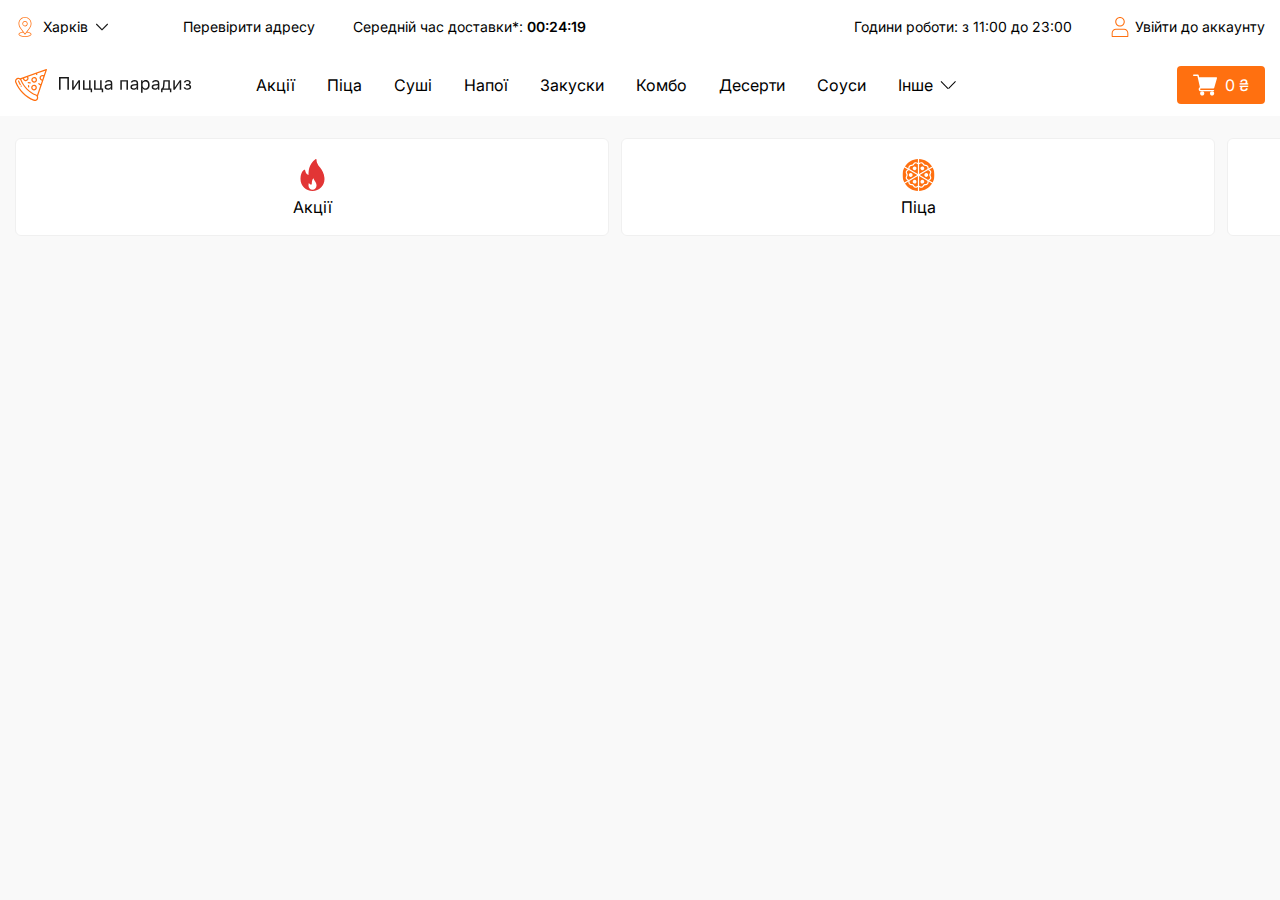
==== index.html @ 6df56e1c "Add files via upload" ====
<!DOCTYPE html><html lang="uk"><head><meta charset="UTF-8"><meta name="format-detection" content="telephone=no"><link rel="stylesheet" href="css/style.min.css?_v=20240116205146"><link rel="shortcut icon" href="favicon.ico"><meta name="viewport" content="width=device-width, initial-scale=1.0"><title>Пицца</title><script defer src="/app.min.js?_v=20240116205146"></script><link href="/../css/style.css?_v=20240116205146" rel="stylesheet"></head><body> <div class="wrapper"><header class="header"><div class="header__row header__container"><div class="header__column"><div class="header__select"><img src="img/Common/Location.svg" alt="Location">
<select name="form[]" data-class-modif="form">
<option value="1" selected>Харків</option>
<option value="2">Київ</option>
<option value="3">львів</option>
<option value="4">Дніпро</option>
<option value="5">Івано-Франківськ</option>
<option value="1" selected>Харків</option>
<option value="2">Київ</option>
<option value="3">львів</option>
<option value="4">Дніпро</option>
<option value="5">Івано-Франківськ</option>
</select></div><a class="header__link" href="#" data-da=".menu__item_mobile, 767">Перевірити адресу</a><div class="header__text">Середній час доставки*: <span class="header__average-time">00:24:19</span></div></div><div class="header__column"><div class="header__text" id="time" data-da=".menu__body-wrapper, 767">Години роботи: з 11:00 до 23:00</div><a class="header__link header__link_right" href="#" data-da=".menu__body, 767, first" id="account"><img src="img/Common/Account.svg" alt="Account"><span>Увійти до аккаунту</span></a></div></div><div class="header__row header__container"><div class="header__menu menu"><a class="menu__logo" href="#"><img src="img/Header/Logo.svg" alt="logo"></a><button class="menu__icon icon-menu" type="button"><span></span></button><div class="menu__body-wrapper"><nav class="menu__body"><div class="menu__body-scroll"><ul class="menu__list"><li class="menu__item"><a class="menu__link" href="">Акції</a></li><li class="menu__item"><a class="menu__link" href="">Піца</a></li><li class="menu__item"><a class="menu__link" href="">Суші</a></li><li class="menu__item"><a class="menu__link" href="">Напої</a></li><li class="menu__item"><a class="menu__link" href="">Закуски</a></li><li class="menu__item"><a class="menu__link" href="">Комбо</a></li><li class="menu__item"><a class="menu__link" href="">Десерти</a></li><li class="menu__item"><a class="menu__link" href="">Соуси</a></li><li class="menu__item"><div class="spollers" data-spollers><details class="spollers__item"><summary class="spollers__title">Інше</summary><div class="spollers__body"><div class="spollers__body-inner"><ul class="menu__more menu-more"><li class="menu__item"><a class="menu__link" href="">Про компанію</a></li><li class="menu__item"><a class="menu__link" href="">Угода користувача</a></li><li class="menu__item"><a class="menu__link" href="">Умови гарантії</a></li><li class="menu__item"><a class="menu__link" href="">Ресторан</a></li><li class="menu__item"><a class="menu__link" href="">Контакти</a></li><li class="menu__item"><a class="menu__link" href="">Підтримка</a></li><li class="menu__item"><a class="menu__link" href="">Відстежити замовлення</a></li><li class="menu__item menu__item_mobile"></li></ul></div></div></details></div></li></ul></div><div class="menu__contact contact"> <div class="contact__row"><div class="contact__item"> <img src="img/Common/phone.svg" alt="phone"><a href=""> +38 (098) 148-82-28</a></div></div><div class="contact__row"><div class="contact__item"> <img src="img/Common/gps.svg" alt="gps"><a href="">Харків, просп. Гагаріна, 23</a></div></div><div class="contact__row"><div class="contact__item"> <img src="img/Common/facebook.svg" alt="facebook"><a href="">Facebok</a></div><div class="contact__item"> <img src="img/Common/instagram.svg" alt="instagram"><a href="">Instagram</a></div></div></div></nav></div></div><a class="header__basket basket" href=""><img class="basket__img" src="img/Common/basket.svg" alt="basket"><span class="basket__num">0</span><span class="basket__Curr">&nbsp;₴</span></a></div></header><main class="page"><section class="categories"> <div class="categories__container"><nav class="categories__list"> <div class="categories__category"> <div class="categories__category-inner"> <div class="categories__img"><img src="img/Categories/Fire.svg" alt="Fire"></div><span>Акції   </span></div></div><div class="categories__category"> <div class="categories__category-inner"> <div class="categories__img"><img src="img/Categories/Pizza.svg" alt="Pizza"></div><span>Піца</span></div></div><div class="categories__category"> <div class="categories__category-inner"> <div class="categories__img"><img src="img/Categories/Sushi.svg" alt="Sushi"></div><span>Суші</span></div></div><div class="categories__category"> <div class="categories__category-inner"> <div class="categories__img"><img src="img/Categories/Drink.svg" alt="Drink"></div><span>Напої</span></div></div><div class="categories__category"> <div class="categories__category-inner"> <div class="categories__img"><img src="img/Categories/Snacks.svg" alt="Snacks"></div><span>Закуски</span></div></div><div class="categories__category"> <div class="categories__category-inner"> <div class="categories__img"><img src="img/Categories/Combo.svg" alt="Combo"></div><span>Комбо</span></div></div><div class="categories__category"> <div class="categories__category-inner"> <div class="categories__img"><img src="img/Categories/Dessert.svg" alt="Dessert"></div><span>Десерти</span></div></div><div class="categories__category"> <div class="categories__category-inner"> <div class="categories__img"><img src="img/Categories/Sauce.svg" alt="Sauce"></div><span>Соуси</span></div></div></nav></div></section></main><footer class="footer"><div class="footer__container"></div></footer></div><script src="js/app.min.js?_v=20240116205146"></script></body></html>
---- css/style.min.css ----
@charset "UTF-8";@import url('https://fonts.googleapis.com/css2?family=Inter:wght@400; 600&display=swap');:root{--primary:#0a9396//Site main color - (Основний колір сайту);--secondary:#94d2bd//Site secondary color - (Додатковий колір сайту);--accent:#0090c1//Site accent color - (Наприклад: кнопки дії, заголовки, посилання);--inverse:#ffff3f//Site inverse color - (Наприклад: для створення контрасту між фоном та текстом);--bg-primary:#242423//BG primary background color - (Основний фоновий колір сайту);--bg-secondary:#7678ed//BG secondary background color - (Додатковий фоновий колір сайту);--bg-accent:#4cc9f0//BG accent - наприклад,може бути використаний для встановлення кольору фону для акцентних елементів,таких як кнопки або іконки.;--bg-inverse:#2d00f7//BG inverse - наприклад,може використовуватися для налаштування кольору фону на світлому тексті.;--text-primary:#fbfffe//Text primary text color - (Основний текстовий колір сайту);--text-secondary:#080708//Text secondary text color - (Додатковий текстовий колір сайту);--text-accent:#e8eddf//Text accent - наприклад,може використовуватися для встановлення кольору тексту для акцентних елементів на сторінці,таких як заголовки або кнопки.;--text-inverse:#e8eddf//Text inverse - наприклад,може використовуватися для налаштування кольору тексту на темному фоні.}*{padding:0;margin:0;border:0}*,:after,:before{-webkit-box-sizing:border-box;box-sizing:border-box}body,html{height:100%;min-width:320px}body{color:#000;line-height:1;font-family:Inter,sans-serif;font-size:1rem;-ms-text-size-adjust:100%;-moz-text-size-adjust:100%;-webkit-text-size-adjust:100%;-webkit-font-smoothing:antialiased;-moz-osx-font-smoothing:grayscale}button,input,textarea{font-family:Inter,sans-serif;font-size:inherit;line-height:inherit}button{cursor:pointer;color:inherit;background-color:transparent}a{color:inherit;text-decoration:none}ul li{list-style:none}img{vertical-align:top}h1,h2,h3,h4,h5,h6{font-weight:inherit;font-size:inherit}.lock body{overflow:hidden;-ms-touch-action:none;touch-action:none;-ms-scroll-chaining:none;overscroll-behavior:none}.wrapper{min-height:100%;display:-webkit-box;display:-ms-flexbox;display:flex;-webkit-box-orient:vertical;-webkit-box-direction:normal;-ms-flex-direction:column;flex-direction:column;overflow:hidden}@supports (overflow:clip){.wrapper{overflow:clip}}.wrapper>main{-webkit-box-flex:1;-ms-flex:1 1 auto;flex:1 1 auto}.wrapper>*{min-width:0}[class*=__container]{max-width:82.5rem;margin:0 auto;padding:0 .9375rem}.select{min-width:0;position:relative}.select__body{position:relative;width:7.5rem}.select__title{color:inherit;text-align:left;background-color:#fff;cursor:pointer;width:100%;border-radius:4px}.select__value{display:-webkit-box;display:-ms-flexbox;display:flex;min-width:0;-webkit-box-align:center;-ms-flex-align:center;align-items:center;height:1.875rem;padding:0 0 0 .5rem;gap:.5rem}.select__value>*{-webkit-box-flex:1;-ms-flex:1 1 auto;flex:1 1 auto}.select__value:after{content:"";-ms-flex-item-align:stretch;-ms-grid-row-align:stretch;align-self:stretch;-webkit-box-flex:0;-ms-flex:0 0 .75rem;flex:0 0 .75rem;-webkit-transition:all .3s ease 0s;transition:all .3s ease 0s;display:-webkit-box;display:-ms-flexbox;display:flex;-webkit-box-pack:center;-ms-flex-pack:center;justify-content:center;-webkit-box-align:center;-ms-flex-align:center;align-items:center;background:url(../img/Common/ArrowDown.svg) no-repeat center}._select-open .select__value:after{-webkit-transform:rotate(-180deg);-ms-transform:rotate(-180deg);transform:rotate(-180deg)}.select__value._select-pseudo-label::before{content:attr(data-pseudo-label);opacity:.5}.select__content{-webkit-box-flex:1;-ms-flex:1 1 auto;flex:1 1 auto;overflow:hidden;text-overflow:ellipsis;white-space:nowrap}.select__text{-webkit-box-flex:1;-ms-flex:1 1 auto;flex:1 1 auto;overflow:hidden;text-overflow:ellipsis;white-space:nowrap}.select__input{width:100%;background-color:transparent;height:100%}.select__options{color:#000;position:absolute;top:calc(100% - .0625rem);width:auto;left:0;border-top:0;padding:10px 0 5px 0;border-radius:12px;border:1px solid #f0f0f0;background:#fff;-webkit-box-shadow:0 2px 8px 0 rgba(25,25,25,.1);box-shadow:0 2px 8px 0 rgba(25,25,25,.1);z-index:100}.select__scroll{overflow-y:auto;overflow-x:hidden;height:12.5rem}.select .simplebar-wrapper{width:auto}.select .simplebar-content{width:-webkit-min-content;width:-moz-min-content;width:min-content}.select__option{width:100%;text-align:left;cursor:pointer;padding:5px 15px;color:inherit}.select__option._select-selected{background-color:#eee}.select__row{display:-webkit-inline-box;display:-ms-inline-flexbox;display:inline-flex;-webkit-box-align:center;-ms-flex-align:center;align-items:center}.select--show-top .select__options{top:auto;bottom:calc(100% - .0625rem);border:1px solid #d9d9d9;border-bottom:0;border-radius:4px 4px 0 0;padding:5px 0 10px 0}._select-tag{cursor:pointer}.spollers{display:-ms-grid;display:grid;gap:15px}.spollers__title{padding-right:24px}.spollers__title img{-webkit-transition:.5s;transition:.5s}._spoller-init .spollers__title{cursor:pointer}._spoller-init .spollers__title::after,._spoller-init .spollers__title::before{content:"";position:absolute;right:0;top:50%;background-color:#000;height:1px;width:10px;-webkit-transition:-webkit-transform .5s ease 0s;transition:-webkit-transform .5s ease 0s;transition:transform .5s ease 0s;transition:transform .5s ease 0s,-webkit-transform .5s ease 0s;-webkit-transform:translate(-75%,-50%) rotate(45deg);-ms-transform:translate(-75%,-50%) rotate(45deg);transform:translate(-75%,-50%) rotate(45deg)}._spoller-init .spollers__title::after{-webkit-transform:translate(0,-50%) rotate(-45deg);-ms-transform:translate(0,-50%) rotate(-45deg);transform:translate(0,-50%) rotate(-45deg)}._spoller-init .spollers__title._spoller-active::before{-webkit-transform:translateX(-75%) rotate(-45deg);-ms-transform:translateX(-75%) rotate(-45deg);transform:translateX(-75%) rotate(-45deg)}._spoller-init .spollers__title._spoller-active::after{-webkit-transform:rotate(45deg);-ms-transform:rotate(45deg);transform:rotate(45deg)}.spollers__body{padding:1.25rem;border-radius:.75rem;border:1px solid #f0f0f0;-webkit-box-shadow:0 2px 8px 0 rgba(25,25,25,.1);box-shadow:0 2px 8px 0 rgba(25,25,25,.1);overflow:visible!important;position:relative;background:#fff}.spollers__body::after{content:"";background:#fff;border:1px solid #f0f0f0;border-right:0;border-bottom:0;width:.625rem;height:.625rem;position:absolute;top:0;-webkit-transform:translate(-50%,-50%) rotate(45deg);-ms-transform:translate(-50%,-50%) rotate(45deg);transform:translate(-50%,-50%) rotate(45deg);left:50%}.spollers__body-inner{overflow:hidden;height:100%}[class*=-ibg]{position:relative}[class*=-ibg] img{position:absolute;width:100%;height:100%;top:0;left:0;-o-object-fit:cover;object-fit:cover}[class*=-ibg--contain] img{-o-object-fit:contain;object-fit:contain}.dropDownMenu{border:1px solid #f0f0f0;background:#fff;-webkit-box-shadow:0 2px 8px 0 rgba(25,25,25,.1);box-shadow:0 2px 8px 0 rgba(25,25,25,.1)}summary{list-style-type:none;cursor:pointer}.contact{display:-webkit-box;display:-ms-flexbox;display:flex;-webkit-box-orient:vertical;-webkit-box-direction:normal;-ms-flex-direction:column;flex-direction:column;gap:1.25rem}.contact__row{display:-webkit-box;display:-ms-flexbox;display:flex;gap:1.5rem}.contact__item{display:-webkit-box;display:-ms-flexbox;display:flex;gap:.75rem;-webkit-box-align:center;-ms-flex-align:center;align-items:center}.contact__item a{font-family:SF Pro Text}.contact__item img{height:1.25rem;width:1.25rem}.header{position:fixed;width:100%;top:0;left:0;background:#fff}.header::before{content:"";position:absolute;top:0;left:0;width:100%;height:100%;background-color:#fff;z-index:6;display:none}.header__row{display:-webkit-box;display:-ms-flexbox;display:flex;-webkit-box-align:center;-ms-flex-align:center;align-items:center;padding-bottom:.75rem;padding-top:.75rem;gap:4rem;width:100%}.header__row:first-child{font-size:.875rem;gap:.9375rem;position:relative;z-index:9}.header__row:nth-child(1n+2){-webkit-box-pack:justify;-ms-flex-pack:justify;justify-content:space-between}.header__column{display:-webkit-box;display:-ms-flexbox;display:flex;-webkit-box-align:center;-ms-flex-align:center;align-items:center;height:100%;line-height:100%}.header__column:last-child{text-align:right;margin-left:auto}.header__select{display:-webkit-box;display:-ms-flexbox;display:flex;-webkit-box-align:center;-ms-flex-align:center;align-items:center;width:130px}.header__select .select{width:100%}.header__select .select__content{-webkit-box-flex:0;-ms-flex:0 1 auto;flex:0 1 auto}.header__link{display:-webkit-box;display:-ms-flexbox;display:flex;-webkit-box-align:center;-ms-flex-align:center;align-items:center;gap:.3125rem}.header__average-time{font-weight:600}.menu{display:-webkit-box;display:-ms-flexbox;display:flex;-webkit-box-align:center;-ms-flex-align:center;align-items:center;gap:4rem}.menu__body-wrapper{display:contents}.menu__body .header__link#account{height:-webkit-max-content;height:-moz-max-content;height:max-content;width:100%;padding:20px;border-bottom:.0625rem solid #f0f0f0;font-size:1.25rem;font-style:normal;font-weight:400}.menu__list{display:-webkit-box;display:-ms-flexbox;display:flex;gap:2rem}.menu__item_mobile{display:none}.menu__contact{display:none;padding:1.25rem;border-top:.0625rem solid #f0f0f0}.menu .spollers{position:relative}.menu .spollers__title{-webkit-box-align:center;-ms-flex-align:center;align-items:center;font-size:inherit}.menu .spollers__body{position:absolute;top:150%;left:-75%}.menu__more{display:-webkit-box;display:-ms-flexbox;display:flex;-webkit-box-orient:vertical;-webkit-box-direction:normal;-ms-flex-direction:column;flex-direction:column;gap:.625rem}.basket{background:#ff7010;color:#fff;display:-webkit-box;display:-ms-flexbox;display:flex;-webkit-box-align:center;-ms-flex-align:center;align-items:center;padding:.5rem 1rem;border-radius:.25rem;margin-left:auto}.basket__img{margin-right:.5rem}.icon-menu{display:none}.page{padding-top:7.375rem;background:#f9f9f9}.categories{padding:1.25rem 0}.categories__container{overflow:auto}.categories__list{display:-webkit-box;display:-ms-flexbox;display:flex;gap:.75rem;width:-webkit-max-content;width:-moz-max-content;width:max-content}.categories__category{border-radius:6px;border:1px solid var(--Line-gray,#f0f0f0);background:#fff;padding:.5rem .75rem;width:calc((100vw - 30px + 70px - 12px)/ 2);display:-webkit-box;display:-ms-flexbox;display:flex;-webkit-box-pack:center;-ms-flex-pack:center;justify-content:center}.categories__category-inner{display:-webkit-box;display:-ms-flexbox;display:flex;-webkit-box-align:center;-ms-flex-align:center;align-items:center;height:100%;gap:.5rem}.categories__category-inner span{-webkit-hyphens:auto;-ms-hyphens:auto;hyphens:auto}.categories__img{height:2rem;width:2rem;display:-webkit-box;display:-ms-flexbox;display:flex;-webkit-box-pack:center;-ms-flex-pack:center;justify-content:center;-webkit-box-align:center;-ms-flex-align:center;align-items:center}[data-simplebar]{position:relative;-webkit-box-orient:vertical;-webkit-box-direction:normal;-ms-flex-direction:column;flex-direction:column;-ms-flex-wrap:wrap;flex-wrap:wrap;-webkit-box-pack:start;-ms-flex-pack:start;justify-content:flex-start;-ms-flex-line-pack:start;align-content:flex-start;-webkit-box-align:start;-ms-flex-align:start;align-items:flex-start}.simplebar-wrapper{overflow:hidden;width:inherit;height:inherit;max-width:inherit;max-height:inherit}.simplebar-mask{direction:inherit;position:absolute;overflow:hidden;padding:0;margin:0;left:0;top:0;bottom:0;right:0;width:auto!important;height:auto!important;z-index:0}.simplebar-offset{direction:inherit!important;-webkit-box-sizing:inherit!important;box-sizing:inherit!important;resize:none!important;position:absolute;top:0;left:0;bottom:0;right:0;padding:0;margin:0;-webkit-overflow-scrolling:touch}.simplebar-content-wrapper{direction:inherit;-webkit-box-sizing:border-box!important;box-sizing:border-box!important;position:relative;display:block;height:100%;width:auto;max-width:100%;max-height:100%;overflow:auto;scrollbar-width:none;-ms-overflow-style:none}.simplebar-content-wrapper::-webkit-scrollbar,.simplebar-hide-scrollbar::-webkit-scrollbar{display:none;width:0;height:0}.simplebar-content:after,.simplebar-content:before{content:" ";display:table}.simplebar-placeholder{max-height:100%;max-width:100%;width:100%;pointer-events:none}.simplebar-height-auto-observer-wrapper{-webkit-box-sizing:inherit!important;box-sizing:inherit!important;height:100%;width:100%;max-width:1px;position:relative;float:left;max-height:1px;overflow:hidden;z-index:-1;padding:0;margin:0;pointer-events:none;-webkit-box-flex:inherit;-ms-flex-positive:inherit;flex-grow:inherit;-ms-flex-negative:0;flex-shrink:0;-ms-flex-preferred-size:0;flex-basis:0}.simplebar-height-auto-observer{-webkit-box-sizing:inherit;box-sizing:inherit;display:block;opacity:0;position:absolute;top:0;left:0;height:1000%;width:1000%;min-height:1px;min-width:1px;overflow:hidden;pointer-events:none;z-index:-1}.simplebar-track{z-index:1;position:absolute;right:0;bottom:0;pointer-events:none;overflow:hidden}[data-simplebar].simplebar-dragging{pointer-events:none;-webkit-touch-callout:none;-webkit-user-select:none;-moz-user-select:none;-ms-user-select:none;user-select:none}[data-simplebar].simplebar-dragging .simplebar-content{pointer-events:none;-webkit-touch-callout:none;-webkit-user-select:none;-moz-user-select:none;-ms-user-select:none;user-select:none}[data-simplebar].simplebar-dragging .simplebar-track{pointer-events:all}.simplebar-scrollbar{position:absolute;left:0;right:0;min-height:10px}.simplebar-scrollbar:before{position:absolute;content:"";background:#000;border-radius:7px;left:2px;right:2px;opacity:0;-webkit-transition:opacity .2s .5s linear;transition:opacity .2s .5s linear}.simplebar-scrollbar.simplebar-visible:before{opacity:.5;-webkit-transition-delay:0s;transition-delay:0s;-webkit-transition-duration:0s;transition-duration:0s}.simplebar-track.simplebar-vertical{top:0;width:11px}.simplebar-scrollbar:before{top:2px;bottom:2px;left:2px;right:2px}.simplebar-track.simplebar-horizontal{left:0;height:11px}.simplebar-track.simplebar-horizontal .simplebar-scrollbar{right:auto;left:0;top:0;bottom:0;min-height:0;min-width:10px;width:auto}[data-simplebar-direction=rtl] .simplebar-track.simplebar-vertical{right:auto;left:0}.simplebar-dummy-scrollbar-size{direction:rtl;position:fixed;opacity:0;visibility:hidden;height:500px;width:500px;overflow-y:hidden;overflow-x:scroll;-ms-overflow-style:scrollbar!important}.simplebar-dummy-scrollbar-size>div{width:200%;height:200%;margin:10px 0}.simplebar-hide-scrollbar{position:fixed;left:0;visibility:hidden;overflow-y:scroll;scrollbar-width:none;-ms-overflow-style:none}@media (min-width:31.25em){.categories__category{width:calc((100vw - 30px - 50px - 24px)/ 3)}}@media (min-width:40.625em){.categories__category{width:calc((100vw - 30px - 50px - 36px)/ 4)}}@media (min-width:47.99875em){.categories__category{width:calc((100vw - 30px - 50px - 48px)/ 5);padding:1.25rem .75rem}.categories__category-inner{-webkit-box-orient:vertical;-webkit-box-direction:normal;-ms-flex-direction:column;flex-direction:column}}@media (min-width:56.25em){.categories__category{width:calc((100vw - 30px - 50px - 60px)/ 6)}}@media (min-width:65.625em){.categories__category{width:calc((100vw - 30px - 50px - 72px)/ 7)}}@media (min-width:82.5em){.header__column{gap:2.5rem}.categories__list{width:100%}.categories__category{width:100%}}@media (min-width:25em){.categories__category{width:calc((100vw - 30px - 50px - 12px)/ 2)}}@media (max-width:25em){.menu__logo{width:2.5rem;overflow:hidden}}@media (max-width:61.99875em){.header__column:last-child .header__link#account{width:5.625rem;-ms-flex-negative:0;flex-shrink:0;-webkit-box-flex:0;-ms-flex-positive:0;flex-grow:0}}@media (max-width:47.9375em){.header::before{display:block;border-bottom:.0625rem solid #f0f0f0}.header__row:nth-child(1n+2){gap:1rem}.header__row{border-bottom:.0625rem solid #f0f0f0}.header__column{gap:.9375rem}.menu__logo{position:relative;z-index:8;-webkit-box-ordinal-group:2;-ms-flex-order:1;order:1}.menu__contact{display:-webkit-box;display:-ms-flexbox;display:flex}.menu .spollers{font-size:inherit}.menu .spollers::after{display:none}.menu .spollers__body{position:static;-webkit-box-shadow:none;box-shadow:none;border:none;padding-bottom:0}.menu .spollers__title{position:relative}.menu-open .menu__body-wrapper{-webkit-transform:translate(0,0);-ms-transform:translate(0,0);transform:translate(0,0)}.menu-open .menu__item_mobile{display:inline-block}.lock .menu__body-wrapper{-webkit-transition:-webkit-transform .4s ease;transition:-webkit-transform .4s ease;transition:transform .4s ease;transition:transform .4s ease,-webkit-transform .4s ease}.lock .menu__body-wrapper .header__text#time{padding:1rem 0;display:-webkit-box;display:-ms-flexbox;display:flex;-webkit-box-pack:center;-ms-flex-pack:center;justify-content:center;font-size:1rem;border-top:.0625rem solid #f0f0f0;color:#a5a5a5}.menu{display:contents}.menu__body-wrapper{display:-webkit-box;display:-ms-flexbox;display:flex;-webkit-box-orient:vertical;-webkit-box-direction:normal;-ms-flex-direction:column;flex-direction:column;-webkit-transform:translate(0,-100%);-ms-transform:translate(0,-100%);transform:translate(0,-100%);top:0;position:fixed;left:0;width:100%;height:100%;padding-top:7.25rem}.menu__body{z-index:3;width:100%;height:100%;overflow:auto;background-color:#fff}.menu__body-scroll{height:-webkit-max-content;height:-moz-max-content;height:max-content;overflow:auto}.menu__content{height:100%;overflow:auto;margin-top:30px}.menu__list{-webkit-box-orient:vertical;-webkit-box-direction:normal;-ms-flex-direction:column;flex-direction:column;gap:1.25rem;padding:1.25rem;overflow:auto}.menu__item{font-size:1.25rem}.basket{position:relative;z-index:8;-webkit-box-ordinal-group:3;-ms-flex-order:2;order:2}}@media (max-width:47.99875em){.header__column:first-child{-webkit-box-pack:justify;-ms-flex-pack:justify;justify-content:space-between;-webkit-box-flex:0;-ms-flex:0 0 100%;flex:0 0 100%;text-align:right}.header__column:last-child{display:none}.icon-menu{-webkit-box-ordinal-group:4;-ms-flex-order:3;order:3;display:block;position:relative;width:1.875rem;height:1.125rem;z-index:9}.icon-menu span,.icon-menu::after,.icon-menu::before{content:"";-webkit-transition:all .3s ease 0s;transition:all .3s ease 0s;right:0;position:absolute;width:100%;height:.125rem;background-color:#000}.icon-menu::before{top:0}.icon-menu::after{bottom:0}.icon-menu span{top:calc(50% - .0625rem)}.menu-open .icon-menu span{width:0}.menu-open .icon-menu::before{top:calc(50% - .0625rem);-webkit-transform:rotate(-45deg);-ms-transform:rotate(-45deg);transform:rotate(-45deg)}.menu-open .icon-menu::after{bottom:calc(50% - .0625rem);-webkit-transform:rotate(45deg);-ms-transform:rotate(45deg);transform:rotate(45deg)}}@media (max-width:47.99875em) and (any-hover:none){.icon-menu{cursor:default}}@media (min-width:47.9375em) and (max-width:82.5em){@supports (gap:clamp(0.9375rem ,-1.2296564195rem + 4.52079566vw ,2.5rem)){.header__column{gap:clamp(.9375rem ,-1.2296564195rem + 4.52079566vw ,2.5rem)}}@supports not (gap:clamp(0.9375rem ,-1.2296564195rem + 4.52079566vw ,2.5rem)){.header__column{gap:calc(.9375rem + 1.5625 * (100vw - 47.9375rem)/ 34.5625)}}}@media (any-hover:hover){.select__option:hover{background:#d9d9d9}}
---- css/style.css ----
@import url(https://fonts.googleapis.com/css2?family=Inter:wght@400;

600&display=swap);
@charset "UTF-8";
:root {
  --primary: #0a9396 // Site main color - (Основний колір сайту);
  --secondary: #94d2bd // Site secondary color - (Додатковий колір сайту);
  --accent: #0090c1 // Site accent color - (Наприклад: кнопки дії, заголовки, посилання);
  --inverse: #ffff3f // Site inverse color - (Наприклад: для створення контрасту між фоном та текстом);
  --bg-primary: #242423 // BG primary background color - (Основний фоновий колір сайту);
  --bg-secondary: #7678ed // BG secondary background color - (Додатковий фоновий колір сайту);
  --bg-accent: #4cc9f0 // BG accent - наприклад, може бути використаний для встановлення кольору фону для акцентних елементів, таких як кнопки або іконки.;
  --bg-inverse: #2d00f7 // BG inverse - наприклад, може використовуватися для налаштування кольору фону на світлому тексті.;
  --text-primary: #fbfffe // Text primary text color - (Основний текстовий колір сайту);
  --text-secondary: #080708 // Text secondary text color - (Додатковий текстовий колір сайту);
  --text-accent: #e8eddf // Text accent - наприклад, може використовуватися для встановлення кольору тексту для акцентних елементів на сторінці, таких як заголовки або кнопки.;
  --text-inverse: #e8eddf // Text inverse - наприклад, може використовуватися для налаштування кольору тексту на темному фоні.;
}

* {
  padding: 0px;
  margin: 0px;
  border: 0px;
}

*,
*:before,
*:after {
  -webkit-box-sizing: border-box;
          box-sizing: border-box;
}

html,
body {
  height: 100%;
  min-width: 320px;
}

body {
  color: #000;
  line-height: 1;
  font-family: "Inter", sans-serif;
  font-size: 1rem;
  -ms-text-size-adjust: 100%;
  -moz-text-size-adjust: 100%;
  -webkit-text-size-adjust: 100%;
  -webkit-font-smoothing: antialiased;
  -moz-osx-font-smoothing: grayscale;
}

input,
button,
textarea {
  font-family: "Inter", sans-serif;
  font-size: inherit;
  line-height: inherit;
}

button {
  cursor: pointer;
  color: inherit;
  background-color: transparent;
}

a {
  color: inherit;
  text-decoration: none;
}

ul li {
  list-style: none;
}

img {
  vertical-align: top;
}

h1,
h2,
h3,
h4,
h5,
h6 {
  font-weight: inherit;
  font-size: inherit;
}

.lock body {
  overflow: hidden;
  -ms-touch-action: none;
      touch-action: none;
  -ms-scroll-chaining: none;
      overscroll-behavior: none;
}

.wrapper {
  min-height: 100%;
  display: -webkit-box;
  display: -ms-flexbox;
  display: flex;
  -webkit-box-orient: vertical;
  -webkit-box-direction: normal;
      -ms-flex-direction: column;
          flex-direction: column;
  overflow: hidden;
}

@supports (overflow: clip) {
  .wrapper {
    overflow: clip;
  }
}

.wrapper > main {
  -webkit-box-flex: 1;
      -ms-flex: 1 1 auto;
          flex: 1 1 auto;
}

.wrapper > * {
  min-width: 0;
}

*[class*=__container] {
  max-width: 82.5rem;
  margin: 0 auto;
  padding: 0 0.9375rem;
}

.select {
  min-width: 0;
  position: relative;
}

.select__body {
  position: relative;
  width: 7.5rem;
}

.select__title {
  color: inherit;
  text-align: left;
  background-color: #fff;
  cursor: pointer;
  width: 100%;
  border-radius: 4px;
}

.select__value {
  display: -webkit-box;
  display: -ms-flexbox;
  display: flex;
  min-width: 0;
  -webkit-box-align: center;
      -ms-flex-align: center;
          align-items: center;
  height: 1.875rem;
  padding: 0 0 0 0.5rem;
  gap: 0.5rem;
}

.select__value > * {
  -webkit-box-flex: 1;
      -ms-flex: 1 1 auto;
          flex: 1 1 auto;
}

.select__value:after {
  content: "";
  -ms-flex-item-align: stretch;
      -ms-grid-row-align: stretch;
      align-self: stretch;
  -webkit-box-flex: 0;
      -ms-flex: 0 0 0.75rem;
          flex: 0 0 0.75rem;
  -webkit-transition: all 0.3s ease 0s;
  transition: all 0.3s ease 0s;
  display: -webkit-box;
  display: -ms-flexbox;
  display: flex;
  -webkit-box-pack: center;
      -ms-flex-pack: center;
          justify-content: center;
  -webkit-box-align: center;
      -ms-flex-align: center;
          align-items: center;
  background: url(../img/Common/ArrowDown.svg) no-repeat center;
}

._select-open .select__value:after {
  -webkit-transform: rotate(-180deg);
      -ms-transform: rotate(-180deg);
          transform: rotate(-180deg);
}

.select__value._select-pseudo-label::before {
  content: attr(data-pseudo-label);
  opacity: 0.5;
}

.select__content {
  -webkit-box-flex: 1;
      -ms-flex: 1 1 auto;
          flex: 1 1 auto;
  overflow: hidden;
  text-overflow: ellipsis;
  white-space: nowrap;
}

.select__text {
  -webkit-box-flex: 1;
      -ms-flex: 1 1 auto;
          flex: 1 1 auto;
  overflow: hidden;
  text-overflow: ellipsis;
  white-space: nowrap;
}

.select__input {
  width: 100%;
  background-color: transparent;
  height: 100%;
}

.select__options {
  color: #000;
  position: absolute;
  top: calc(100% - 0.0625rem);
  width: auto;
  left: 0;
  border-top: 0;
  padding: 10px 0px 5px 0px;
  border-radius: 12px;
  border: 1px solid #F0F0F0;
  background: #FFF;
  -webkit-box-shadow: 0px 2px 8px 0px rgba(25, 25, 25, 0.1);
          box-shadow: 0px 2px 8px 0px rgba(25, 25, 25, 0.1);
  z-index: 100;
}

.select__scroll {
  overflow-y: auto;
  overflow-x: hidden;
  height: 12.5rem;
}

.select .simplebar-wrapper {
  width: auto;
}

.select .simplebar-content {
  width: -webkit-min-content;
  width: -moz-min-content;
  width: min-content;
}

.select__option {
  width: 100%;
  text-align: left;
  cursor: pointer;
  padding: 5px 15px;
  color: inherit;
}

.select__option._select-selected {
  background-color: #eee;
}

.select__row {
  display: -webkit-inline-box;
  display: -ms-inline-flexbox;
  display: inline-flex;
  -webkit-box-align: center;
      -ms-flex-align: center;
          align-items: center;
}

.select--show-top .select__options {
  top: auto;
  bottom: calc(100% - 0.0625rem);
  border: 1px solid #d9d9d9;
  border-bottom: 0;
  border-radius: 4px 4px 0 0;
  padding: 5px 0px 10px 0px;
}

._select-tag {
  cursor: pointer;
}

.spollers {
  display: -ms-grid;
  display: grid;
  gap: 15px;
}

.spollers__title {
  padding-right: 24px;
}

.spollers__title img {
  -webkit-transition: 0.5s;
  transition: 0.5s;
}

._spoller-init .spollers__title {
  cursor: pointer;
}

._spoller-init .spollers__title::before,
._spoller-init .spollers__title::after {
  content: "";
  position: absolute;
  right: 0;
  top: 50%;
  background-color: #000;
  height: 1px;
  width: 10px;
  -webkit-transition: -webkit-transform 0.5s ease 0s;
  transition: -webkit-transform 0.5s ease 0s;
  transition: transform 0.5s ease 0s;
  transition: transform 0.5s ease 0s, -webkit-transform 0.5s ease 0s;
  -webkit-transform: translate(-75%, -50%) rotate(45deg);
      -ms-transform: translate(-75%, -50%) rotate(45deg);
          transform: translate(-75%, -50%) rotate(45deg);
}

._spoller-init .spollers__title::after {
  -webkit-transform: translate(0, -50%) rotate(-45deg);
      -ms-transform: translate(0, -50%) rotate(-45deg);
          transform: translate(0, -50%) rotate(-45deg);
}

._spoller-init .spollers__title._spoller-active::before {
  -webkit-transform: translateX(-75%) rotate(-45deg);
      -ms-transform: translateX(-75%) rotate(-45deg);
          transform: translateX(-75%) rotate(-45deg);
}

._spoller-init .spollers__title._spoller-active::after {
  -webkit-transform: rotate(45deg);
      -ms-transform: rotate(45deg);
          transform: rotate(45deg);
}

.spollers__body {
  padding: 1.25rem;
  border-radius: 0.75rem;
  border: 1px solid #F0F0F0;
  -webkit-box-shadow: 0px 2px 8px 0px rgba(25, 25, 25, 0.1);
          box-shadow: 0px 2px 8px 0px rgba(25, 25, 25, 0.1);
  overflow: visible !important;
  position: relative;
  background: #fff;
}

.spollers__body::after {
  content: "";
  background: #fff;
  border: 1px solid #F0F0F0;
  border-right: 0;
  border-bottom: 0;
  width: 0.625rem;
  height: 0.625rem;
  position: absolute;
  top: 0px;
  -webkit-transform: translate(-50%, -50%) rotate(45deg);
      -ms-transform: translate(-50%, -50%) rotate(45deg);
          transform: translate(-50%, -50%) rotate(45deg);
  left: 50%;
}

.spollers__body-inner {
  overflow: hidden;
  height: 100%;
}

*[class*=-ibg] {
  position: relative;
}

*[class*=-ibg] img {
  position: absolute;
  width: 100%;
  height: 100%;
  top: 0;
  left: 0;
  -o-object-fit: cover;
     object-fit: cover;
}

*[class*=-ibg--contain] img {
  -o-object-fit: contain;
     object-fit: contain;
}

.dropDownMenu {
  border: 1px solid #F0F0F0;
  background: #FFF;
  -webkit-box-shadow: 0px 2px 8px 0px rgba(25, 25, 25, 0.1);
          box-shadow: 0px 2px 8px 0px rgba(25, 25, 25, 0.1);
}

summary {
  list-style-type: none;
  cursor: pointer;
}

.contact {
  display: -webkit-box;
  display: -ms-flexbox;
  display: flex;
  -webkit-box-orient: vertical;
  -webkit-box-direction: normal;
      -ms-flex-direction: column;
          flex-direction: column;
  gap: 1.25rem;
}

.contact__row {
  display: -webkit-box;
  display: -ms-flexbox;
  display: flex;
  gap: 1.5rem;
}

.contact__item {
  display: -webkit-box;
  display: -ms-flexbox;
  display: flex;
  gap: 0.75rem;
  -webkit-box-align: center;
      -ms-flex-align: center;
          align-items: center;
}

.contact__item a {
  font-family: SF Pro Text;
}

.contact__item img {
  height: 1.25rem;
  width: 1.25rem;
}

.header {
  position: fixed;
  width: 100%;
  top: 0;
  left: 0;
  background: #fff;
}

.header::before {
  content: "";
  position: absolute;
  top: 0;
  left: 0;
  width: 100%;
  height: 100%;
  background-color: #fff;
  z-index: 6;
  display: none;
}

.header__row {
  display: -webkit-box;
  display: -ms-flexbox;
  display: flex;
  -webkit-box-align: center;
      -ms-flex-align: center;
          align-items: center;
  padding-bottom: 0.75rem;
  padding-top: 0.75rem;
  gap: 4rem;
  width: 100%;
}

.header__row:first-child {
  font-size: 0.875rem;
  gap: 0.9375rem;
  position: relative;
  z-index: 9;
}

.header__row:nth-child(1n+2) {
  -webkit-box-pack: justify;
      -ms-flex-pack: justify;
          justify-content: space-between;
}

.header__column {
  display: -webkit-box;
  display: -ms-flexbox;
  display: flex;
  -webkit-box-align: center;
      -ms-flex-align: center;
          align-items: center;
  height: 100%;
  line-height: 100%;
}

.header__column:last-child {
  text-align: right;
  margin-left: auto;
}

.header__select {
  display: -webkit-box;
  display: -ms-flexbox;
  display: flex;
  -webkit-box-align: center;
      -ms-flex-align: center;
          align-items: center;
  width: 130px;
}

.header__select .select {
  width: 100%;
}

.header__select .select__content {
  -webkit-box-flex: 0;
      -ms-flex: 0 1 auto;
          flex: 0 1 auto;
}

.header__link {
  display: -webkit-box;
  display: -ms-flexbox;
  display: flex;
  -webkit-box-align: center;
      -ms-flex-align: center;
          align-items: center;
  gap: 0.3125rem;
}

.header__average-time {
  font-weight: 600;
}

.menu {
  display: -webkit-box;
  display: -ms-flexbox;
  display: flex;
  -webkit-box-align: center;
      -ms-flex-align: center;
          align-items: center;
  gap: 4rem;
}

.menu__body-wrapper {
  display: contents;
}

.menu__body .header__link#account {
  height: -webkit-max-content;
  height: -moz-max-content;
  height: max-content;
  width: 100%;
  padding: 20px;
  border-bottom: 0.0625rem solid #F0F0F0;
  font-size: 1.25rem;
  font-style: normal;
  font-weight: 400;
}

.menu__list {
  display: -webkit-box;
  display: -ms-flexbox;
  display: flex;
  gap: 2rem;
}

.menu__item_mobile {
  display: none;
}

.menu__contact {
  display: none;
  padding: 1.25rem;
  border-top: 0.0625rem solid #F0F0F0;
}

.menu .spollers {
  position: relative;
}

.menu .spollers__title {
  -webkit-box-align: center;
      -ms-flex-align: center;
          align-items: center;
  font-size: inherit;
}

.menu .spollers__body {
  position: absolute;
  top: 150%;
  left: -75%;
}

.menu__more {
  display: -webkit-box;
  display: -ms-flexbox;
  display: flex;
  -webkit-box-orient: vertical;
  -webkit-box-direction: normal;
      -ms-flex-direction: column;
          flex-direction: column;
  gap: 0.625rem;
}

.basket {
  background: #FF7010;
  color: #fff;
  display: -webkit-box;
  display: -ms-flexbox;
  display: flex;
  -webkit-box-align: center;
      -ms-flex-align: center;
          align-items: center;
  padding: 0.5rem 1rem;
  border-radius: 0.25rem;
  margin-left: auto;
}

.basket__img {
  margin-right: 0.5rem;
}

.icon-menu {
  display: none;
}

.page {
  padding-top: 7.375rem;
  background: #F9F9F9;
}

.categories {
  padding: 1.25rem 0;
}

.categories__container {
  overflow: auto;
}

.categories__list {
  display: -webkit-box;
  display: -ms-flexbox;
  display: flex;
  gap: 0.75rem;
  width: -webkit-max-content;
  width: -moz-max-content;
  width: max-content;
}

.categories__category {
  border-radius: 6px;
  border: 1px solid var(--Line-gray, #F0F0F0);
  background: #FFF;
  padding: 0.5rem 0.75rem;
  width: calc((100vw - 30px + 70px - 12px) / 2);
  display: -webkit-box;
  display: -ms-flexbox;
  display: flex;
  -webkit-box-pack: center;
      -ms-flex-pack: center;
          justify-content: center;
}

.categories__category-inner {
  display: -webkit-box;
  display: -ms-flexbox;
  display: flex;
  -webkit-box-align: center;
      -ms-flex-align: center;
          align-items: center;
  height: 100%;
  gap: 0.5rem;
}

.categories__category-inner span {
  -webkit-hyphens: auto;
      -ms-hyphens: auto;
          hyphens: auto;
}

.categories__img {
  height: 2rem;
  width: 2rem;
  display: -webkit-box;
  display: -ms-flexbox;
  display: flex;
  -webkit-box-pack: center;
      -ms-flex-pack: center;
          justify-content: center;
  -webkit-box-align: center;
      -ms-flex-align: center;
          align-items: center;
}

[data-simplebar] {
  position: relative;
  -webkit-box-orient: vertical;
  -webkit-box-direction: normal;
      -ms-flex-direction: column;
          flex-direction: column;
  -ms-flex-wrap: wrap;
      flex-wrap: wrap;
  -webkit-box-pack: start;
      -ms-flex-pack: start;
          justify-content: flex-start;
  -ms-flex-line-pack: start;
      align-content: flex-start;
  -webkit-box-align: start;
      -ms-flex-align: start;
          align-items: flex-start;
}

.simplebar-wrapper {
  overflow: hidden;
  width: inherit;
  height: inherit;
  max-width: inherit;
  max-height: inherit;
}

.simplebar-mask {
  direction: inherit;
  position: absolute;
  overflow: hidden;
  padding: 0;
  margin: 0;
  left: 0;
  top: 0;
  bottom: 0;
  right: 0;
  width: auto !important;
  height: auto !important;
  z-index: 0;
}

.simplebar-offset {
  direction: inherit !important;
  -webkit-box-sizing: inherit !important;
          box-sizing: inherit !important;
  resize: none !important;
  position: absolute;
  top: 0;
  left: 0;
  bottom: 0;
  right: 0;
  padding: 0;
  margin: 0;
  -webkit-overflow-scrolling: touch;
}

.simplebar-content-wrapper {
  direction: inherit;
  -webkit-box-sizing: border-box !important;
          box-sizing: border-box !important;
  position: relative;
  display: block;
  height: 100%;
  /* Required for horizontal native scrollbar to not appear if parent is taller than natural height */
  width: auto;
  max-width: 100%;
  /* Not required for horizontal scroll to trigger */
  max-height: 100%;
  /* Needed for vertical scroll to trigger */
  overflow: auto;
  scrollbar-width: none;
  -ms-overflow-style: none;
}

.simplebar-content-wrapper::-webkit-scrollbar,
.simplebar-hide-scrollbar::-webkit-scrollbar {
  display: none;
  width: 0;
  height: 0;
}

.simplebar-content:before,
.simplebar-content:after {
  content: " ";
  display: table;
}

.simplebar-placeholder {
  max-height: 100%;
  max-width: 100%;
  width: 100%;
  pointer-events: none;
}

.simplebar-height-auto-observer-wrapper {
  -webkit-box-sizing: inherit !important;
          box-sizing: inherit !important;
  height: 100%;
  width: 100%;
  max-width: 1px;
  position: relative;
  float: left;
  max-height: 1px;
  overflow: hidden;
  z-index: -1;
  padding: 0;
  margin: 0;
  pointer-events: none;
  -webkit-box-flex: inherit;
      -ms-flex-positive: inherit;
          flex-grow: inherit;
  -ms-flex-negative: 0;
      flex-shrink: 0;
  -ms-flex-preferred-size: 0;
      flex-basis: 0;
}

.simplebar-height-auto-observer {
  -webkit-box-sizing: inherit;
          box-sizing: inherit;
  display: block;
  opacity: 0;
  position: absolute;
  top: 0;
  left: 0;
  height: 1000%;
  width: 1000%;
  min-height: 1px;
  min-width: 1px;
  overflow: hidden;
  pointer-events: none;
  z-index: -1;
}

.simplebar-track {
  z-index: 1;
  position: absolute;
  right: 0;
  bottom: 0;
  pointer-events: none;
  overflow: hidden;
}

[data-simplebar].simplebar-dragging {
  pointer-events: none;
  -webkit-touch-callout: none;
  -webkit-user-select: none;
  -moz-user-select: none;
  -ms-user-select: none;
  user-select: none;
}

[data-simplebar].simplebar-dragging .simplebar-content {
  pointer-events: none;
  -webkit-touch-callout: none;
  -webkit-user-select: none;
  -moz-user-select: none;
  -ms-user-select: none;
  user-select: none;
}

[data-simplebar].simplebar-dragging .simplebar-track {
  pointer-events: all;
}

.simplebar-scrollbar {
  position: absolute;
  left: 0;
  right: 0;
  min-height: 10px;
}

.simplebar-scrollbar:before {
  position: absolute;
  content: "";
  background: black;
  border-radius: 7px;
  left: 2px;
  right: 2px;
  opacity: 0;
  -webkit-transition: opacity 0.2s 0.5s linear;
  transition: opacity 0.2s 0.5s linear;
}

.simplebar-scrollbar.simplebar-visible:before {
  opacity: 0.5;
  -webkit-transition-delay: 0s;
          transition-delay: 0s;
  -webkit-transition-duration: 0s;
          transition-duration: 0s;
}

.simplebar-track.simplebar-vertical {
  top: 0;
  width: 11px;
}

.simplebar-scrollbar:before {
  top: 2px;
  bottom: 2px;
  left: 2px;
  right: 2px;
}

.simplebar-track.simplebar-horizontal {
  left: 0;
  height: 11px;
}

.simplebar-track.simplebar-horizontal .simplebar-scrollbar {
  right: auto;
  left: 0;
  top: 0;
  bottom: 0;
  min-height: 0;
  min-width: 10px;
  width: auto;
}

/* Rtl support */

[data-simplebar-direction=rtl] .simplebar-track.simplebar-vertical {
  right: auto;
  left: 0;
}

.simplebar-dummy-scrollbar-size {
  direction: rtl;
  position: fixed;
  opacity: 0;
  visibility: hidden;
  height: 500px;
  width: 500px;
  overflow-y: hidden;
  overflow-x: scroll;
  -ms-overflow-style: scrollbar !important;
}

.simplebar-dummy-scrollbar-size > div {
  width: 200%;
  height: 200%;
  margin: 10px 0;
}

.simplebar-hide-scrollbar {
  position: fixed;
  left: 0;
  visibility: hidden;
  overflow-y: scroll;
  scrollbar-width: none;
  -ms-overflow-style: none;
}

@media (min-width: 31.25em) {
  .categories__category {
    width: calc((100vw - 30px - 50px - 24px) / 3);
  }
}

@media (min-width: 40.625em) {
  .categories__category {
    width: calc((100vw - 30px - 50px - 36px) / 4);
  }
}

@media (min-width: 47.99875em) {
  .categories__category {
    width: calc((100vw - 30px - 50px - 48px) / 5);
    padding: 1.25rem 0.75rem;
  }

  .categories__category-inner {
    -webkit-box-orient: vertical;
    -webkit-box-direction: normal;
        -ms-flex-direction: column;
            flex-direction: column;
  }
}

@media (min-width: 56.25em) {
  .categories__category {
    width: calc((100vw - 30px - 50px - 60px) / 6);
  }
}

@media (min-width: 65.625em) {
  .categories__category {
    width: calc((100vw - 30px - 50px - 72px) / 7);
  }
}

@media (min-width: 82.5em) {
  .header__column {
    gap: 2.5rem;
  }

  .categories__list {
    width: 100%;
  }

  .categories__category {
    width: 100%;
  }
}

@media (min-width: 25em) {
  .categories__category {
    width: calc((100vw - 30px - 50px - 12px) / 2);
  }
}

@media (max-width: 25em) {
  .menu__logo {
    width: 2.5rem;
    overflow: hidden;
  }
}

@media (max-width: 61.99875em) {
  .header__column:last-child .header__link#account {
    width: 5.625rem;
    -ms-flex-negative: 0;
        flex-shrink: 0;
    -webkit-box-flex: 0;
        -ms-flex-positive: 0;
            flex-grow: 0;
  }
}

@media (max-width: 47.9375em) {
  .header::before {
    display: block;
    border-bottom: 0.0625rem solid #F0F0F0;
  }

  .header__row:nth-child(1n+2) {
    gap: 1rem;
  }

  .header__row {
    border-bottom: 0.0625rem solid #F0F0F0;
  }

  .header__column {
    gap: 0.9375rem;
  }

  .menu__logo {
    position: relative;
    z-index: 8;
    -webkit-box-ordinal-group: 2;
        -ms-flex-order: 1;
            order: 1;
  }

  .menu__contact {
    display: -webkit-box;
    display: -ms-flexbox;
    display: flex;
  }

  .menu .spollers {
    font-size: inherit;
  }

  .menu .spollers::after {
    display: none;
  }

  .menu .spollers__body {
    position: static;
    -webkit-box-shadow: none;
            box-shadow: none;
    border: none;
    padding-bottom: 0;
  }

  .menu .spollers__title {
    position: relative;
  }

  .menu-open .menu__body-wrapper {
    -webkit-transform: translate(0, 0);
        -ms-transform: translate(0, 0);
            transform: translate(0, 0);
  }

  .menu-open .menu__item_mobile {
    display: inline-block;
  }

  .lock .menu__body-wrapper {
    -webkit-transition: -webkit-transform 0.4s ease;
    transition: -webkit-transform 0.4s ease;
    transition: transform 0.4s ease;
    transition: transform 0.4s ease, -webkit-transform 0.4s ease;
  }

  .lock .menu__body-wrapper .header__text#time {
    padding: 1rem 0;
    display: -webkit-box;
    display: -ms-flexbox;
    display: flex;
    -webkit-box-pack: center;
        -ms-flex-pack: center;
            justify-content: center;
    font-size: 1rem;
    border-top: 0.0625rem solid #F0F0F0;
    color: #A5A5A5;
  }

  .menu {
    display: contents;
  }

  .menu__body-wrapper {
    display: -webkit-box;
    display: -ms-flexbox;
    display: flex;
    -webkit-box-orient: vertical;
    -webkit-box-direction: normal;
        -ms-flex-direction: column;
            flex-direction: column;
    -webkit-transform: translate(0, -100%);
        -ms-transform: translate(0, -100%);
            transform: translate(0, -100%);
    top: 0;
    position: fixed;
    left: 0;
    width: 100%;
    height: 100%;
    padding-top: 7.25rem;
  }

  .menu__body {
    z-index: 3;
    width: 100%;
    height: 100%;
    overflow: auto;
    background-color: #fff;
  }

  .menu__body-scroll {
    height: -webkit-max-content;
    height: -moz-max-content;
    height: max-content;
    overflow: auto;
  }

  .menu__content {
    height: 100%;
    overflow: auto;
    margin-top: 30px;
  }

  .menu__list {
    -webkit-box-orient: vertical;
    -webkit-box-direction: normal;
        -ms-flex-direction: column;
            flex-direction: column;
    gap: 1.25rem;
    padding: 1.25rem;
    overflow: auto;
  }

  .menu__item {
    font-size: 1.25rem;
  }

  .basket {
    position: relative;
    z-index: 8;
    -webkit-box-ordinal-group: 3;
        -ms-flex-order: 2;
            order: 2;
  }
}

@media (max-width: 47.99875em) {
  .header__column:first-child {
    -webkit-box-pack: justify;
        -ms-flex-pack: justify;
            justify-content: space-between;
    -webkit-box-flex: 0;
        -ms-flex: 0 0 100%;
            flex: 0 0 100%;
    text-align: right;
  }

  .header__column:last-child {
    display: none;
  }

  .icon-menu {
    -webkit-box-ordinal-group: 4;
        -ms-flex-order: 3;
            order: 3;
    display: block;
    position: relative;
    width: 1.875rem;
    height: 1.125rem;
    z-index: 9;
  }

  .icon-menu span,
  .icon-menu::before,
  .icon-menu::after {
    content: "";
    -webkit-transition: all 0.3s ease 0s;
    transition: all 0.3s ease 0s;
    right: 0;
    position: absolute;
    width: 100%;
    height: 0.125rem;
    background-color: #000;
  }

  .icon-menu::before {
    top: 0;
  }

  .icon-menu::after {
    bottom: 0;
  }

  .icon-menu span {
    top: calc(50% - 0.0625rem);
  }

  .menu-open .icon-menu span {
    width: 0;
  }

  .menu-open .icon-menu::before {
    top: calc(50% - 0.0625rem);
    -webkit-transform: rotate(-45deg);
        -ms-transform: rotate(-45deg);
            transform: rotate(-45deg);
  }

  .menu-open .icon-menu::after {
    bottom: calc(50% - 0.0625rem);
    -webkit-transform: rotate(45deg);
        -ms-transform: rotate(45deg);
            transform: rotate(45deg);
  }
}

@media (max-width: 47.99875em) and (any-hover: none) {
  .icon-menu {
    cursor: default;
  }
}

@media (min-width: 47.9375em) and (max-width: 82.5em) {
@supports (gap: clamp( 0.9375rem , -1.2296564195rem  +  4.52079566vw , 2.5rem )) {
    .header__column {
      gap: clamp( 0.9375rem , -1.2296564195rem  +  4.52079566vw , 2.5rem );
    }
}

@supports not (gap: clamp( 0.9375rem , -1.2296564195rem  +  4.52079566vw , 2.5rem )) {
    .header__column {
      gap: calc(0.9375rem + 1.5625 * (100vw - 47.9375rem) / 34.5625);
    }
}
}

@media (any-hover: hover) {
  .select__option:hover {
    background: #d9d9d9;
  }
}
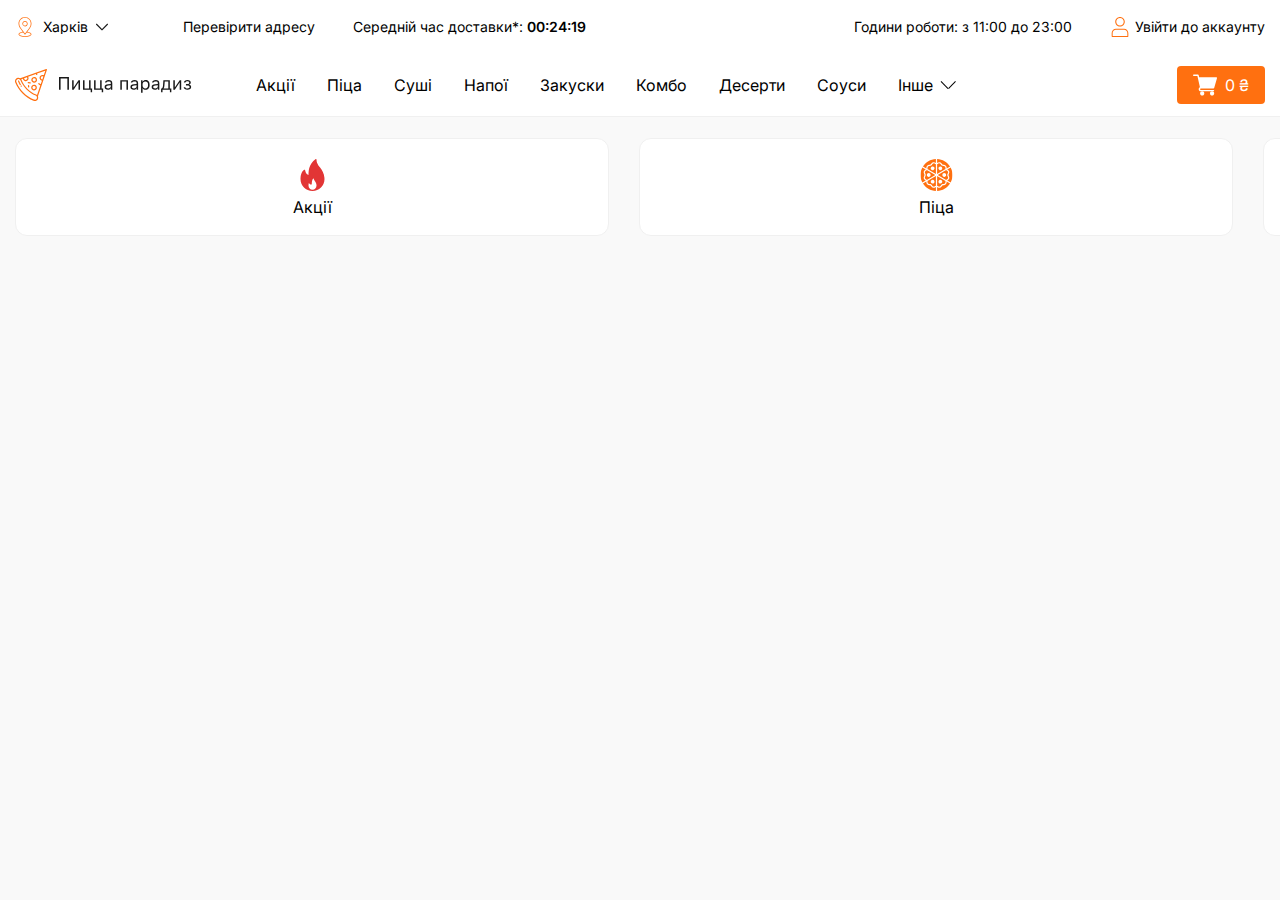
==== commit a4dfe139: "Add files via upload" ====
--- a/index.html
+++ b/index.html
@@ -1,4 +1,4 @@
-<!DOCTYPE html><html lang="uk"><head><meta charset="UTF-8"><meta name="format-detection" content="telephone=no"><link rel="stylesheet" href="css/style.min.css?_v=20240116205146"><link rel="shortcut icon" href="favicon.ico"><meta name="viewport" content="width=device-width, initial-scale=1.0"><title>Пицца</title><script defer src="/app.min.js?_v=20240116205146"></script><link href="/../css/style.css?_v=20240116205146" rel="stylesheet"></head><body> <div class="wrapper"><header class="header"><div class="header__row header__container"><div class="header__column"><div class="header__select"><img src="img/Common/Location.svg" alt="Location">
+<!DOCTYPE html><html lang="uk"><head><meta charset="UTF-8"><meta name="format-detection" content="telephone=no"><link rel="stylesheet" href="css/style.min.css?_v=20240116210635"><link rel="shortcut icon" href="favicon.ico"><meta name="viewport" content="width=device-width, initial-scale=1.0"><title>Пицца</title><script defer src="/app.min.js?_v=20240116210635"></script><link href="/../css/style.css?_v=20240116210635" rel="stylesheet"></head><body> <div class="wrapper"><header class="header"><div class="header__row header__container"><div class="header__column"><div class="header__select"><img src="img/Common/Location.svg" alt="Location">
 <select name="form[]" data-class-modif="form">
 <option value="1" selected>Харків</option>
 <option value="2">Київ</option>
@@ -10,4 +10,4 @@
 <option value="3">львів</option>
 <option value="4">Дніпро</option>
 <option value="5">Івано-Франківськ</option>
-</select></div><a class="header__link" href="#" data-da=".menu__item_mobile, 767">Перевірити адресу</a><div class="header__text">Середній час доставки*: <span class="header__average-time">00:24:19</span></div></div><div class="header__column"><div class="header__text" id="time" data-da=".menu__body-wrapper, 767">Години роботи: з 11:00 до 23:00</div><a class="header__link header__link_right" href="#" data-da=".menu__body, 767, first" id="account"><img src="img/Common/Account.svg" alt="Account"><span>Увійти до аккаунту</span></a></div></div><div class="header__row header__container"><div class="header__menu menu"><a class="menu__logo" href="#"><img src="img/Header/Logo.svg" alt="logo"></a><button class="menu__icon icon-menu" type="button"><span></span></button><div class="menu__body-wrapper"><nav class="menu__body"><div class="menu__body-scroll"><ul class="menu__list"><li class="menu__item"><a class="menu__link" href="">Акції</a></li><li class="menu__item"><a class="menu__link" href="">Піца</a></li><li class="menu__item"><a class="menu__link" href="">Суші</a></li><li class="menu__item"><a class="menu__link" href="">Напої</a></li><li class="menu__item"><a class="menu__link" href="">Закуски</a></li><li class="menu__item"><a class="menu__link" href="">Комбо</a></li><li class="menu__item"><a class="menu__link" href="">Десерти</a></li><li class="menu__item"><a class="menu__link" href="">Соуси</a></li><li class="menu__item"><div class="spollers" data-spollers><details class="spollers__item"><summary class="spollers__title">Інше</summary><div class="spollers__body"><div class="spollers__body-inner"><ul class="menu__more menu-more"><li class="menu__item"><a class="menu__link" href="">Про компанію</a></li><li class="menu__item"><a class="menu__link" href="">Угода користувача</a></li><li class="menu__item"><a class="menu__link" href="">Умови гарантії</a></li><li class="menu__item"><a class="menu__link" href="">Ресторан</a></li><li class="menu__item"><a class="menu__link" href="">Контакти</a></li><li class="menu__item"><a class="menu__link" href="">Підтримка</a></li><li class="menu__item"><a class="menu__link" href="">Відстежити замовлення</a></li><li class="menu__item menu__item_mobile"></li></ul></div></div></details></div></li></ul></div><div class="menu__contact contact"> <div class="contact__row"><div class="contact__item"> <img src="img/Common/phone.svg" alt="phone"><a href=""> +38 (098) 148-82-28</a></div></div><div class="contact__row"><div class="contact__item"> <img src="img/Common/gps.svg" alt="gps"><a href="">Харків, просп. Гагаріна, 23</a></div></div><div class="contact__row"><div class="contact__item"> <img src="img/Common/facebook.svg" alt="facebook"><a href="">Facebok</a></div><div class="contact__item"> <img src="img/Common/instagram.svg" alt="instagram"><a href="">Instagram</a></div></div></div></nav></div></div><a class="header__basket basket" href=""><img class="basket__img" src="img/Common/basket.svg" alt="basket"><span class="basket__num">0</span><span class="basket__Curr">&nbsp;₴</span></a></div></header><main class="page"><section class="categories"> <div class="categories__container"><nav class="categories__list"> <div class="categories__category"> <div class="categories__category-inner"> <div class="categories__img"><img src="img/Categories/Fire.svg" alt="Fire"></div><span>Акції   </span></div></div><div class="categories__category"> <div class="categories__category-inner"> <div class="categories__img"><img src="img/Categories/Pizza.svg" alt="Pizza"></div><span>Піца</span></div></div><div class="categories__category"> <div class="categories__category-inner"> <div class="categories__img"><img src="img/Categories/Sushi.svg" alt="Sushi"></div><span>Суші</span></div></div><div class="categories__category"> <div class="categories__category-inner"> <div class="categories__img"><img src="img/Categories/Drink.svg" alt="Drink"></div><span>Напої</span></div></div><div class="categories__category"> <div class="categories__category-inner"> <div class="categories__img"><img src="img/Categories/Snacks.svg" alt="Snacks"></div><span>Закуски</span></div></div><div class="categories__category"> <div class="categories__category-inner"> <div class="categories__img"><img src="img/Categories/Combo.svg" alt="Combo"></div><span>Комбо</span></div></div><div class="categories__category"> <div class="categories__category-inner"> <div class="categories__img"><img src="img/Categories/Dessert.svg" alt="Dessert"></div><span>Десерти</span></div></div><div class="categories__category"> <div class="categories__category-inner"> <div class="categories__img"><img src="img/Categories/Sauce.svg" alt="Sauce"></div><span>Соуси</span></div></div></nav></div></section></main><footer class="footer"><div class="footer__container"></div></footer></div><script src="js/app.min.js?_v=20240116205146"></script></body></html>+</select></div><a class="header__link" href="#" data-da=".menu__item_mobile, 767">Перевірити адресу</a><div class="header__text">Середній час доставки*: <span class="header__average-time">00:24:19</span></div></div><div class="header__column"><div class="header__text" id="time" data-da=".menu__body-wrapper, 767">Години роботи: з 11:00 до 23:00</div><a class="header__link header__link_right" href="#" data-da=".menu__body, 767, first" id="account"><img src="img/Common/Account.svg" alt="Account"><span>Увійти до аккаунту</span></a></div></div><div class="header__row header__container"><div class="header__menu menu"><a class="menu__logo" href="#"><img src="img/Header/Logo.svg" alt="logo"></a><button class="menu__icon icon-menu" type="button"><span></span></button><div class="menu__body-wrapper"><nav class="menu__body"><div class="menu__body-scroll"><ul class="menu__list"><li class="menu__item"><a class="menu__link" href="">Акції</a></li><li class="menu__item"><a class="menu__link" href="">Піца</a></li><li class="menu__item"><a class="menu__link" href="">Суші</a></li><li class="menu__item"><a class="menu__link" href="">Напої</a></li><li class="menu__item"><a class="menu__link" href="">Закуски</a></li><li class="menu__item"><a class="menu__link" href="">Комбо</a></li><li class="menu__item"><a class="menu__link" href="">Десерти</a></li><li class="menu__item"><a class="menu__link" href="">Соуси</a></li><li class="menu__item"><div class="spollers" data-spollers><details class="spollers__item"><summary class="spollers__title">Інше</summary><div class="spollers__body"><div class="spollers__body-inner"><ul class="menu__more menu-more"><li class="menu__item"><a class="menu__link" href="">Про компанію</a></li><li class="menu__item"><a class="menu__link" href="">Угода користувача</a></li><li class="menu__item"><a class="menu__link" href="">Умови гарантії</a></li><li class="menu__item"><a class="menu__link" href="">Ресторан</a></li><li class="menu__item"><a class="menu__link" href="">Контакти</a></li><li class="menu__item"><a class="menu__link" href="">Підтримка</a></li><li class="menu__item"><a class="menu__link" href="">Відстежити замовлення</a></li><li class="menu__item menu__item_mobile"></li></ul></div></div></details></div></li></ul></div><div class="menu__contact contact"> <div class="contact__row"><div class="contact__item"> <img src="img/Common/phone.svg" alt="phone"><a href=""> +38 (098) 148-82-28</a></div></div><div class="contact__row"><div class="contact__item"> <img src="img/Common/gps.svg" alt="gps"><a href="">Харків, просп. Гагаріна, 23</a></div></div><div class="contact__row"><div class="contact__item"> <img src="img/Common/facebook.svg" alt="facebook"><a href="">Facebok</a></div><div class="contact__item"> <img src="img/Common/instagram.svg" alt="instagram"><a href="">Instagram</a></div></div></div></nav></div></div><a class="header__basket basket" href=""><img class="basket__img" src="img/Common/basket.svg" alt="basket"><span class="basket__num">0</span><span class="basket__Curr">&nbsp;₴</span></a></div></header><main class="page"><section class="categories"> <div class="categories__container"><nav class="categories__list"> <a class="categories__category" href=""> <div class="categories__category-inner"> <div class="categories__img"><img src="img/Categories/Fire.svg" alt="Fire"></div><span>Акції   </span></div></a><a class="categories__category" href=""> <div class="categories__category-inner"> <div class="categories__img"><img src="img/Categories/Pizza.svg" alt="Pizza"></div><span>Піца</span></div></a><a class="categories__category" href=""> <div class="categories__category-inner"> <div class="categories__img"><img src="img/Categories/Sushi.svg" alt="Sushi"></div><span>Суші</span></div></a><a class="categories__category" href=""> <div class="categories__category-inner"> <div class="categories__img"><img src="img/Categories/Drink.svg" alt="Drink"></div><span>Напої</span></div></a><a class="categories__category" href=""> <div class="categories__category-inner"> <div class="categories__img"><img src="img/Categories/Snacks.svg" alt="Snacks"></div><span>Закуски</span></div></a><a class="categories__category" href=""> <div class="categories__category-inner"> <div class="categories__img"><img src="img/Categories/Combo.svg" alt="Combo"></div><span>Комбо</span></div></a><a class="categories__category" href=""> <div class="categories__category-inner"> <div class="categories__img"><img src="img/Categories/Dessert.svg" alt="Dessert"></div><span>Десерти</span></div></a><a class="categories__category" href=""> <div class="categories__category-inner"> <div class="categories__img"><img src="img/Categories/Sauce.svg" alt="Sauce"></div><span>Соуси</span></div></a></nav></div></section></main><footer class="footer"><div class="footer__container"></div></footer></div><script src="js/app.min.js?_v=20240116210635"></script></body></html>--- a/css/style.min.css
+++ b/css/style.min.css
@@ -1 +1 @@
-@charset "UTF-8";@import url('https://fonts.googleapis.com/css2?family=Inter:wght@400; 600&display=swap');:root{--primary:#0a9396//Site main color - (Основний колір сайту);--secondary:#94d2bd//Site secondary color - (Додатковий колір сайту);--accent:#0090c1//Site accent color - (Наприклад: кнопки дії, заголовки, посилання);--inverse:#ffff3f//Site inverse color - (Наприклад: для створення контрасту між фоном та текстом);--bg-primary:#242423//BG primary background color - (Основний фоновий колір сайту);--bg-secondary:#7678ed//BG secondary background color - (Додатковий фоновий колір сайту);--bg-accent:#4cc9f0//BG accent - наприклад,може бути використаний для встановлення кольору фону для акцентних елементів,таких як кнопки або іконки.;--bg-inverse:#2d00f7//BG inverse - наприклад,може використовуватися для налаштування кольору фону на світлому тексті.;--text-primary:#fbfffe//Text primary text color - (Основний текстовий колір сайту);--text-secondary:#080708//Text secondary text color - (Додатковий текстовий колір сайту);--text-accent:#e8eddf//Text accent - наприклад,може використовуватися для встановлення кольору тексту для акцентних елементів на сторінці,таких як заголовки або кнопки.;--text-inverse:#e8eddf//Text inverse - наприклад,може використовуватися для налаштування кольору тексту на темному фоні.}*{padding:0;margin:0;border:0}*,:after,:before{-webkit-box-sizing:border-box;box-sizing:border-box}body,html{height:100%;min-width:320px}body{color:#000;line-height:1;font-family:Inter,sans-serif;font-size:1rem;-ms-text-size-adjust:100%;-moz-text-size-adjust:100%;-webkit-text-size-adjust:100%;-webkit-font-smoothing:antialiased;-moz-osx-font-smoothing:grayscale}button,input,textarea{font-family:Inter,sans-serif;font-size:inherit;line-height:inherit}button{cursor:pointer;color:inherit;background-color:transparent}a{color:inherit;text-decoration:none}ul li{list-style:none}img{vertical-align:top}h1,h2,h3,h4,h5,h6{font-weight:inherit;font-size:inherit}.lock body{overflow:hidden;-ms-touch-action:none;touch-action:none;-ms-scroll-chaining:none;overscroll-behavior:none}.wrapper{min-height:100%;display:-webkit-box;display:-ms-flexbox;display:flex;-webkit-box-orient:vertical;-webkit-box-direction:normal;-ms-flex-direction:column;flex-direction:column;overflow:hidden}@supports (overflow:clip){.wrapper{overflow:clip}}.wrapper>main{-webkit-box-flex:1;-ms-flex:1 1 auto;flex:1 1 auto}.wrapper>*{min-width:0}[class*=__container]{max-width:82.5rem;margin:0 auto;padding:0 .9375rem}.select{min-width:0;position:relative}.select__body{position:relative;width:7.5rem}.select__title{color:inherit;text-align:left;background-color:#fff;cursor:pointer;width:100%;border-radius:4px}.select__value{display:-webkit-box;display:-ms-flexbox;display:flex;min-width:0;-webkit-box-align:center;-ms-flex-align:center;align-items:center;height:1.875rem;padding:0 0 0 .5rem;gap:.5rem}.select__value>*{-webkit-box-flex:1;-ms-flex:1 1 auto;flex:1 1 auto}.select__value:after{content:"";-ms-flex-item-align:stretch;-ms-grid-row-align:stretch;align-self:stretch;-webkit-box-flex:0;-ms-flex:0 0 .75rem;flex:0 0 .75rem;-webkit-transition:all .3s ease 0s;transition:all .3s ease 0s;display:-webkit-box;display:-ms-flexbox;display:flex;-webkit-box-pack:center;-ms-flex-pack:center;justify-content:center;-webkit-box-align:center;-ms-flex-align:center;align-items:center;background:url(../img/Common/ArrowDown.svg) no-repeat center}._select-open .select__value:after{-webkit-transform:rotate(-180deg);-ms-transform:rotate(-180deg);transform:rotate(-180deg)}.select__value._select-pseudo-label::before{content:attr(data-pseudo-label);opacity:.5}.select__content{-webkit-box-flex:1;-ms-flex:1 1 auto;flex:1 1 auto;overflow:hidden;text-overflow:ellipsis;white-space:nowrap}.select__text{-webkit-box-flex:1;-ms-flex:1 1 auto;flex:1 1 auto;overflow:hidden;text-overflow:ellipsis;white-space:nowrap}.select__input{width:100%;background-color:transparent;height:100%}.select__options{color:#000;position:absolute;top:calc(100% - .0625rem);width:auto;left:0;border-top:0;padding:10px 0 5px 0;border-radius:12px;border:1px solid #f0f0f0;background:#fff;-webkit-box-shadow:0 2px 8px 0 rgba(25,25,25,.1);box-shadow:0 2px 8px 0 rgba(25,25,25,.1);z-index:100}.select__scroll{overflow-y:auto;overflow-x:hidden;height:12.5rem}.select .simplebar-wrapper{width:auto}.select .simplebar-content{width:-webkit-min-content;width:-moz-min-content;width:min-content}.select__option{width:100%;text-align:left;cursor:pointer;padding:5px 15px;color:inherit}.select__option._select-selected{background-color:#eee}.select__row{display:-webkit-inline-box;display:-ms-inline-flexbox;display:inline-flex;-webkit-box-align:center;-ms-flex-align:center;align-items:center}.select--show-top .select__options{top:auto;bottom:calc(100% - .0625rem);border:1px solid #d9d9d9;border-bottom:0;border-radius:4px 4px 0 0;padding:5px 0 10px 0}._select-tag{cursor:pointer}.spollers{display:-ms-grid;display:grid;gap:15px}.spollers__title{padding-right:24px}.spollers__title img{-webkit-transition:.5s;transition:.5s}._spoller-init .spollers__title{cursor:pointer}._spoller-init .spollers__title::after,._spoller-init .spollers__title::before{content:"";position:absolute;right:0;top:50%;background-color:#000;height:1px;width:10px;-webkit-transition:-webkit-transform .5s ease 0s;transition:-webkit-transform .5s ease 0s;transition:transform .5s ease 0s;transition:transform .5s ease 0s,-webkit-transform .5s ease 0s;-webkit-transform:translate(-75%,-50%) rotate(45deg);-ms-transform:translate(-75%,-50%) rotate(45deg);transform:translate(-75%,-50%) rotate(45deg)}._spoller-init .spollers__title::after{-webkit-transform:translate(0,-50%) rotate(-45deg);-ms-transform:translate(0,-50%) rotate(-45deg);transform:translate(0,-50%) rotate(-45deg)}._spoller-init .spollers__title._spoller-active::before{-webkit-transform:translateX(-75%) rotate(-45deg);-ms-transform:translateX(-75%) rotate(-45deg);transform:translateX(-75%) rotate(-45deg)}._spoller-init .spollers__title._spoller-active::after{-webkit-transform:rotate(45deg);-ms-transform:rotate(45deg);transform:rotate(45deg)}.spollers__body{padding:1.25rem;border-radius:.75rem;border:1px solid #f0f0f0;-webkit-box-shadow:0 2px 8px 0 rgba(25,25,25,.1);box-shadow:0 2px 8px 0 rgba(25,25,25,.1);overflow:visible!important;position:relative;background:#fff}.spollers__body::after{content:"";background:#fff;border:1px solid #f0f0f0;border-right:0;border-bottom:0;width:.625rem;height:.625rem;position:absolute;top:0;-webkit-transform:translate(-50%,-50%) rotate(45deg);-ms-transform:translate(-50%,-50%) rotate(45deg);transform:translate(-50%,-50%) rotate(45deg);left:50%}.spollers__body-inner{overflow:hidden;height:100%}[class*=-ibg]{position:relative}[class*=-ibg] img{position:absolute;width:100%;height:100%;top:0;left:0;-o-object-fit:cover;object-fit:cover}[class*=-ibg--contain] img{-o-object-fit:contain;object-fit:contain}.dropDownMenu{border:1px solid #f0f0f0;background:#fff;-webkit-box-shadow:0 2px 8px 0 rgba(25,25,25,.1);box-shadow:0 2px 8px 0 rgba(25,25,25,.1)}summary{list-style-type:none;cursor:pointer}.contact{display:-webkit-box;display:-ms-flexbox;display:flex;-webkit-box-orient:vertical;-webkit-box-direction:normal;-ms-flex-direction:column;flex-direction:column;gap:1.25rem}.contact__row{display:-webkit-box;display:-ms-flexbox;display:flex;gap:1.5rem}.contact__item{display:-webkit-box;display:-ms-flexbox;display:flex;gap:.75rem;-webkit-box-align:center;-ms-flex-align:center;align-items:center}.contact__item a{font-family:SF Pro Text}.contact__item img{height:1.25rem;width:1.25rem}.header{position:fixed;width:100%;top:0;left:0;background:#fff}.header::before{content:"";position:absolute;top:0;left:0;width:100%;height:100%;background-color:#fff;z-index:6;display:none}.header__row{display:-webkit-box;display:-ms-flexbox;display:flex;-webkit-box-align:center;-ms-flex-align:center;align-items:center;padding-bottom:.75rem;padding-top:.75rem;gap:4rem;width:100%}.header__row:first-child{font-size:.875rem;gap:.9375rem;position:relative;z-index:9}.header__row:nth-child(1n+2){-webkit-box-pack:justify;-ms-flex-pack:justify;justify-content:space-between}.header__column{display:-webkit-box;display:-ms-flexbox;display:flex;-webkit-box-align:center;-ms-flex-align:center;align-items:center;height:100%;line-height:100%}.header__column:last-child{text-align:right;margin-left:auto}.header__select{display:-webkit-box;display:-ms-flexbox;display:flex;-webkit-box-align:center;-ms-flex-align:center;align-items:center;width:130px}.header__select .select{width:100%}.header__select .select__content{-webkit-box-flex:0;-ms-flex:0 1 auto;flex:0 1 auto}.header__link{display:-webkit-box;display:-ms-flexbox;display:flex;-webkit-box-align:center;-ms-flex-align:center;align-items:center;gap:.3125rem}.header__average-time{font-weight:600}.menu{display:-webkit-box;display:-ms-flexbox;display:flex;-webkit-box-align:center;-ms-flex-align:center;align-items:center;gap:4rem}.menu__body-wrapper{display:contents}.menu__body .header__link#account{height:-webkit-max-content;height:-moz-max-content;height:max-content;width:100%;padding:20px;border-bottom:.0625rem solid #f0f0f0;font-size:1.25rem;font-style:normal;font-weight:400}.menu__list{display:-webkit-box;display:-ms-flexbox;display:flex;gap:2rem}.menu__item_mobile{display:none}.menu__contact{display:none;padding:1.25rem;border-top:.0625rem solid #f0f0f0}.menu .spollers{position:relative}.menu .spollers__title{-webkit-box-align:center;-ms-flex-align:center;align-items:center;font-size:inherit}.menu .spollers__body{position:absolute;top:150%;left:-75%}.menu__more{display:-webkit-box;display:-ms-flexbox;display:flex;-webkit-box-orient:vertical;-webkit-box-direction:normal;-ms-flex-direction:column;flex-direction:column;gap:.625rem}.basket{background:#ff7010;color:#fff;display:-webkit-box;display:-ms-flexbox;display:flex;-webkit-box-align:center;-ms-flex-align:center;align-items:center;padding:.5rem 1rem;border-radius:.25rem;margin-left:auto}.basket__img{margin-right:.5rem}.icon-menu{display:none}.page{padding-top:7.375rem;background:#f9f9f9}.categories{padding:1.25rem 0}.categories__container{overflow:auto}.categories__list{display:-webkit-box;display:-ms-flexbox;display:flex;gap:.75rem;width:-webkit-max-content;width:-moz-max-content;width:max-content}.categories__category{border-radius:6px;border:1px solid var(--Line-gray,#f0f0f0);background:#fff;padding:.5rem .75rem;width:calc((100vw - 30px + 70px - 12px)/ 2);display:-webkit-box;display:-ms-flexbox;display:flex;-webkit-box-pack:center;-ms-flex-pack:center;justify-content:center}.categories__category-inner{display:-webkit-box;display:-ms-flexbox;display:flex;-webkit-box-align:center;-ms-flex-align:center;align-items:center;height:100%;gap:.5rem}.categories__category-inner span{-webkit-hyphens:auto;-ms-hyphens:auto;hyphens:auto}.categories__img{height:2rem;width:2rem;display:-webkit-box;display:-ms-flexbox;display:flex;-webkit-box-pack:center;-ms-flex-pack:center;justify-content:center;-webkit-box-align:center;-ms-flex-align:center;align-items:center}[data-simplebar]{position:relative;-webkit-box-orient:vertical;-webkit-box-direction:normal;-ms-flex-direction:column;flex-direction:column;-ms-flex-wrap:wrap;flex-wrap:wrap;-webkit-box-pack:start;-ms-flex-pack:start;justify-content:flex-start;-ms-flex-line-pack:start;align-content:flex-start;-webkit-box-align:start;-ms-flex-align:start;align-items:flex-start}.simplebar-wrapper{overflow:hidden;width:inherit;height:inherit;max-width:inherit;max-height:inherit}.simplebar-mask{direction:inherit;position:absolute;overflow:hidden;padding:0;margin:0;left:0;top:0;bottom:0;right:0;width:auto!important;height:auto!important;z-index:0}.simplebar-offset{direction:inherit!important;-webkit-box-sizing:inherit!important;box-sizing:inherit!important;resize:none!important;position:absolute;top:0;left:0;bottom:0;right:0;padding:0;margin:0;-webkit-overflow-scrolling:touch}.simplebar-content-wrapper{direction:inherit;-webkit-box-sizing:border-box!important;box-sizing:border-box!important;position:relative;display:block;height:100%;width:auto;max-width:100%;max-height:100%;overflow:auto;scrollbar-width:none;-ms-overflow-style:none}.simplebar-content-wrapper::-webkit-scrollbar,.simplebar-hide-scrollbar::-webkit-scrollbar{display:none;width:0;height:0}.simplebar-content:after,.simplebar-content:before{content:" ";display:table}.simplebar-placeholder{max-height:100%;max-width:100%;width:100%;pointer-events:none}.simplebar-height-auto-observer-wrapper{-webkit-box-sizing:inherit!important;box-sizing:inherit!important;height:100%;width:100%;max-width:1px;position:relative;float:left;max-height:1px;overflow:hidden;z-index:-1;padding:0;margin:0;pointer-events:none;-webkit-box-flex:inherit;-ms-flex-positive:inherit;flex-grow:inherit;-ms-flex-negative:0;flex-shrink:0;-ms-flex-preferred-size:0;flex-basis:0}.simplebar-height-auto-observer{-webkit-box-sizing:inherit;box-sizing:inherit;display:block;opacity:0;position:absolute;top:0;left:0;height:1000%;width:1000%;min-height:1px;min-width:1px;overflow:hidden;pointer-events:none;z-index:-1}.simplebar-track{z-index:1;position:absolute;right:0;bottom:0;pointer-events:none;overflow:hidden}[data-simplebar].simplebar-dragging{pointer-events:none;-webkit-touch-callout:none;-webkit-user-select:none;-moz-user-select:none;-ms-user-select:none;user-select:none}[data-simplebar].simplebar-dragging .simplebar-content{pointer-events:none;-webkit-touch-callout:none;-webkit-user-select:none;-moz-user-select:none;-ms-user-select:none;user-select:none}[data-simplebar].simplebar-dragging .simplebar-track{pointer-events:all}.simplebar-scrollbar{position:absolute;left:0;right:0;min-height:10px}.simplebar-scrollbar:before{position:absolute;content:"";background:#000;border-radius:7px;left:2px;right:2px;opacity:0;-webkit-transition:opacity .2s .5s linear;transition:opacity .2s .5s linear}.simplebar-scrollbar.simplebar-visible:before{opacity:.5;-webkit-transition-delay:0s;transition-delay:0s;-webkit-transition-duration:0s;transition-duration:0s}.simplebar-track.simplebar-vertical{top:0;width:11px}.simplebar-scrollbar:before{top:2px;bottom:2px;left:2px;right:2px}.simplebar-track.simplebar-horizontal{left:0;height:11px}.simplebar-track.simplebar-horizontal .simplebar-scrollbar{right:auto;left:0;top:0;bottom:0;min-height:0;min-width:10px;width:auto}[data-simplebar-direction=rtl] .simplebar-track.simplebar-vertical{right:auto;left:0}.simplebar-dummy-scrollbar-size{direction:rtl;position:fixed;opacity:0;visibility:hidden;height:500px;width:500px;overflow-y:hidden;overflow-x:scroll;-ms-overflow-style:scrollbar!important}.simplebar-dummy-scrollbar-size>div{width:200%;height:200%;margin:10px 0}.simplebar-hide-scrollbar{position:fixed;left:0;visibility:hidden;overflow-y:scroll;scrollbar-width:none;-ms-overflow-style:none}@media (min-width:31.25em){.categories__category{width:calc((100vw - 30px - 50px - 24px)/ 3)}}@media (min-width:40.625em){.categories__category{width:calc((100vw - 30px - 50px - 36px)/ 4)}}@media (min-width:47.99875em){.categories__category{width:calc((100vw - 30px - 50px - 48px)/ 5);padding:1.25rem .75rem}.categories__category-inner{-webkit-box-orient:vertical;-webkit-box-direction:normal;-ms-flex-direction:column;flex-direction:column}}@media (min-width:56.25em){.categories__category{width:calc((100vw - 30px - 50px - 60px)/ 6)}}@media (min-width:65.625em){.categories__category{width:calc((100vw - 30px - 50px - 72px)/ 7)}}@media (min-width:82.5em){.header__column{gap:2.5rem}.categories__list{width:100%}.categories__category{width:100%}}@media (min-width:25em){.categories__category{width:calc((100vw - 30px - 50px - 12px)/ 2)}}@media (max-width:25em){.menu__logo{width:2.5rem;overflow:hidden}}@media (max-width:61.99875em){.header__column:last-child .header__link#account{width:5.625rem;-ms-flex-negative:0;flex-shrink:0;-webkit-box-flex:0;-ms-flex-positive:0;flex-grow:0}}@media (max-width:47.9375em){.header::before{display:block;border-bottom:.0625rem solid #f0f0f0}.header__row:nth-child(1n+2){gap:1rem}.header__row{border-bottom:.0625rem solid #f0f0f0}.header__column{gap:.9375rem}.menu__logo{position:relative;z-index:8;-webkit-box-ordinal-group:2;-ms-flex-order:1;order:1}.menu__contact{display:-webkit-box;display:-ms-flexbox;display:flex}.menu .spollers{font-size:inherit}.menu .spollers::after{display:none}.menu .spollers__body{position:static;-webkit-box-shadow:none;box-shadow:none;border:none;padding-bottom:0}.menu .spollers__title{position:relative}.menu-open .menu__body-wrapper{-webkit-transform:translate(0,0);-ms-transform:translate(0,0);transform:translate(0,0)}.menu-open .menu__item_mobile{display:inline-block}.lock .menu__body-wrapper{-webkit-transition:-webkit-transform .4s ease;transition:-webkit-transform .4s ease;transition:transform .4s ease;transition:transform .4s ease,-webkit-transform .4s ease}.lock .menu__body-wrapper .header__text#time{padding:1rem 0;display:-webkit-box;display:-ms-flexbox;display:flex;-webkit-box-pack:center;-ms-flex-pack:center;justify-content:center;font-size:1rem;border-top:.0625rem solid #f0f0f0;color:#a5a5a5}.menu{display:contents}.menu__body-wrapper{display:-webkit-box;display:-ms-flexbox;display:flex;-webkit-box-orient:vertical;-webkit-box-direction:normal;-ms-flex-direction:column;flex-direction:column;-webkit-transform:translate(0,-100%);-ms-transform:translate(0,-100%);transform:translate(0,-100%);top:0;position:fixed;left:0;width:100%;height:100%;padding-top:7.25rem}.menu__body{z-index:3;width:100%;height:100%;overflow:auto;background-color:#fff}.menu__body-scroll{height:-webkit-max-content;height:-moz-max-content;height:max-content;overflow:auto}.menu__content{height:100%;overflow:auto;margin-top:30px}.menu__list{-webkit-box-orient:vertical;-webkit-box-direction:normal;-ms-flex-direction:column;flex-direction:column;gap:1.25rem;padding:1.25rem;overflow:auto}.menu__item{font-size:1.25rem}.basket{position:relative;z-index:8;-webkit-box-ordinal-group:3;-ms-flex-order:2;order:2}}@media (max-width:47.99875em){.header__column:first-child{-webkit-box-pack:justify;-ms-flex-pack:justify;justify-content:space-between;-webkit-box-flex:0;-ms-flex:0 0 100%;flex:0 0 100%;text-align:right}.header__column:last-child{display:none}.icon-menu{-webkit-box-ordinal-group:4;-ms-flex-order:3;order:3;display:block;position:relative;width:1.875rem;height:1.125rem;z-index:9}.icon-menu span,.icon-menu::after,.icon-menu::before{content:"";-webkit-transition:all .3s ease 0s;transition:all .3s ease 0s;right:0;position:absolute;width:100%;height:.125rem;background-color:#000}.icon-menu::before{top:0}.icon-menu::after{bottom:0}.icon-menu span{top:calc(50% - .0625rem)}.menu-open .icon-menu span{width:0}.menu-open .icon-menu::before{top:calc(50% - .0625rem);-webkit-transform:rotate(-45deg);-ms-transform:rotate(-45deg);transform:rotate(-45deg)}.menu-open .icon-menu::after{bottom:calc(50% - .0625rem);-webkit-transform:rotate(45deg);-ms-transform:rotate(45deg);transform:rotate(45deg)}}@media (max-width:47.99875em) and (any-hover:none){.icon-menu{cursor:default}}@media (min-width:47.9375em) and (max-width:82.5em){@supports (gap:clamp(0.9375rem ,-1.2296564195rem + 4.52079566vw ,2.5rem)){.header__column{gap:clamp(.9375rem ,-1.2296564195rem + 4.52079566vw ,2.5rem)}}@supports not (gap:clamp(0.9375rem ,-1.2296564195rem + 4.52079566vw ,2.5rem)){.header__column{gap:calc(.9375rem + 1.5625 * (100vw - 47.9375rem)/ 34.5625)}}}@media (any-hover:hover){.select__option:hover{background:#d9d9d9}}+@charset "UTF-8";@import url('https://fonts.googleapis.com/css2?family=Inter:wght@400; 600&display=swap');:root{--primary:#0a9396//Site main color - (Основний колір сайту);--secondary:#94d2bd//Site secondary color - (Додатковий колір сайту);--accent:#0090c1//Site accent color - (Наприклад: кнопки дії, заголовки, посилання);--inverse:#ffff3f//Site inverse color - (Наприклад: для створення контрасту між фоном та текстом);--bg-primary:#242423//BG primary background color - (Основний фоновий колір сайту);--bg-secondary:#7678ed//BG secondary background color - (Додатковий фоновий колір сайту);--bg-accent:#4cc9f0//BG accent - наприклад,може бути використаний для встановлення кольору фону для акцентних елементів,таких як кнопки або іконки.;--bg-inverse:#2d00f7//BG inverse - наприклад,може використовуватися для налаштування кольору фону на світлому тексті.;--text-primary:#fbfffe//Text primary text color - (Основний текстовий колір сайту);--text-secondary:#080708//Text secondary text color - (Додатковий текстовий колір сайту);--text-accent:#e8eddf//Text accent - наприклад,може використовуватися для встановлення кольору тексту для акцентних елементів на сторінці,таких як заголовки або кнопки.;--text-inverse:#e8eddf//Text inverse - наприклад,може використовуватися для налаштування кольору тексту на темному фоні.}*{padding:0;margin:0;border:0}*,:after,:before{-webkit-box-sizing:border-box;box-sizing:border-box}body,html{height:100%;min-width:320px}body{color:#000;line-height:1;font-family:Inter,sans-serif;font-size:1rem;-ms-text-size-adjust:100%;-moz-text-size-adjust:100%;-webkit-text-size-adjust:100%;-webkit-font-smoothing:antialiased;-moz-osx-font-smoothing:grayscale}button,input,textarea{font-family:Inter,sans-serif;font-size:inherit;line-height:inherit}button{cursor:pointer;color:inherit;background-color:transparent}a{color:inherit;text-decoration:none}ul li{list-style:none}img{vertical-align:top}h1,h2,h3,h4,h5,h6{font-weight:inherit;font-size:inherit}.lock body{overflow:hidden;-ms-touch-action:none;touch-action:none;-ms-scroll-chaining:none;overscroll-behavior:none}.wrapper{min-height:100%;display:-webkit-box;display:-ms-flexbox;display:flex;-webkit-box-orient:vertical;-webkit-box-direction:normal;-ms-flex-direction:column;flex-direction:column;overflow:hidden}@supports (overflow:clip){.wrapper{overflow:clip}}.wrapper>main{-webkit-box-flex:1;-ms-flex:1 1 auto;flex:1 1 auto}.wrapper>*{min-width:0}[class*=__container]{max-width:82.5rem;margin:0 auto;padding:0 .9375rem}.select{min-width:0;position:relative}.select__body{position:relative;width:7.5rem}.select__title{color:inherit;text-align:left;background-color:#fff;cursor:pointer;width:100%;border-radius:4px}.select__value{display:-webkit-box;display:-ms-flexbox;display:flex;min-width:0;-webkit-box-align:center;-ms-flex-align:center;align-items:center;height:1.875rem;padding:0 0 0 .5rem;gap:.5rem}.select__value>*{-webkit-box-flex:1;-ms-flex:1 1 auto;flex:1 1 auto}.select__value:after{content:"";-ms-flex-item-align:stretch;-ms-grid-row-align:stretch;align-self:stretch;-webkit-box-flex:0;-ms-flex:0 0 .75rem;flex:0 0 .75rem;-webkit-transition:all .3s ease 0s;transition:all .3s ease 0s;display:-webkit-box;display:-ms-flexbox;display:flex;-webkit-box-pack:center;-ms-flex-pack:center;justify-content:center;-webkit-box-align:center;-ms-flex-align:center;align-items:center;background:url(../img/Common/ArrowDown.svg) no-repeat center}._select-open .select__value:after{-webkit-transform:rotate(-180deg);-ms-transform:rotate(-180deg);transform:rotate(-180deg)}.select__value._select-pseudo-label::before{content:attr(data-pseudo-label);opacity:.5}.select__content{-webkit-box-flex:1;-ms-flex:1 1 auto;flex:1 1 auto;overflow:hidden;text-overflow:ellipsis;white-space:nowrap}.select__text{-webkit-box-flex:1;-ms-flex:1 1 auto;flex:1 1 auto;overflow:hidden;text-overflow:ellipsis;white-space:nowrap}.select__input{width:100%;background-color:transparent;height:100%}.select__options{color:#000;position:absolute;top:calc(100% - .0625rem);width:auto;left:0;border-top:0;padding:10px 0 5px 0;border-radius:12px;border:1px solid #f0f0f0;background:#fff;-webkit-box-shadow:0 2px 8px 0 rgba(25,25,25,.1);box-shadow:0 2px 8px 0 rgba(25,25,25,.1);z-index:100}.select__scroll{overflow-y:auto;overflow-x:hidden;height:12.5rem}.select .simplebar-wrapper{width:auto}.select .simplebar-content{width:-webkit-min-content;width:-moz-min-content;width:min-content}.select__option{width:100%;text-align:left;cursor:pointer;padding:5px 15px;color:inherit}.select__option._select-selected{background-color:#eee}.select__row{display:-webkit-inline-box;display:-ms-inline-flexbox;display:inline-flex;-webkit-box-align:center;-ms-flex-align:center;align-items:center}.select--show-top .select__options{top:auto;bottom:calc(100% - .0625rem);border:1px solid #d9d9d9;border-bottom:0;border-radius:4px 4px 0 0;padding:5px 0 10px 0}._select-tag{cursor:pointer}.spollers{display:-ms-grid;display:grid;gap:15px}.spollers__title{padding-right:24px}.spollers__title img{-webkit-transition:.5s;transition:.5s}._spoller-init .spollers__title{cursor:pointer}._spoller-init .spollers__title::after,._spoller-init .spollers__title::before{content:"";position:absolute;right:0;top:50%;background-color:#000;height:1px;width:10px;-webkit-transition:-webkit-transform .5s ease 0s;transition:-webkit-transform .5s ease 0s;transition:transform .5s ease 0s;transition:transform .5s ease 0s,-webkit-transform .5s ease 0s;-webkit-transform:translate(-75%,-50%) rotate(45deg);-ms-transform:translate(-75%,-50%) rotate(45deg);transform:translate(-75%,-50%) rotate(45deg)}._spoller-init .spollers__title::after{-webkit-transform:translate(0,-50%) rotate(-45deg);-ms-transform:translate(0,-50%) rotate(-45deg);transform:translate(0,-50%) rotate(-45deg)}._spoller-init .spollers__title._spoller-active::before{-webkit-transform:translateX(-75%) rotate(-45deg);-ms-transform:translateX(-75%) rotate(-45deg);transform:translateX(-75%) rotate(-45deg)}._spoller-init .spollers__title._spoller-active::after{-webkit-transform:rotate(45deg);-ms-transform:rotate(45deg);transform:rotate(45deg)}.spollers__body{padding:1.25rem;border-radius:.75rem;border:1px solid #f0f0f0;-webkit-box-shadow:0 2px 8px 0 rgba(25,25,25,.1);box-shadow:0 2px 8px 0 rgba(25,25,25,.1);overflow:visible!important;position:relative;background:#fff}.spollers__body::after{content:"";background:#fff;border:1px solid #f0f0f0;border-right:0;border-bottom:0;width:.625rem;height:.625rem;position:absolute;top:0;-webkit-transform:translate(-50%,-50%) rotate(45deg);-ms-transform:translate(-50%,-50%) rotate(45deg);transform:translate(-50%,-50%) rotate(45deg);left:50%}.spollers__body-inner{overflow:hidden;height:100%}[class*=-ibg]{position:relative}[class*=-ibg] img{position:absolute;width:100%;height:100%;top:0;left:0;-o-object-fit:cover;object-fit:cover}[class*=-ibg--contain] img{-o-object-fit:contain;object-fit:contain}.dropDownMenu{border:1px solid #f0f0f0;background:#fff;-webkit-box-shadow:0 2px 8px 0 rgba(25,25,25,.1);box-shadow:0 2px 8px 0 rgba(25,25,25,.1)}summary{list-style-type:none;cursor:pointer}.contact{display:-webkit-box;display:-ms-flexbox;display:flex;-webkit-box-orient:vertical;-webkit-box-direction:normal;-ms-flex-direction:column;flex-direction:column;gap:1.25rem}.contact__row{display:-webkit-box;display:-ms-flexbox;display:flex;gap:1.5rem}.contact__item{display:-webkit-box;display:-ms-flexbox;display:flex;gap:.75rem;-webkit-box-align:center;-ms-flex-align:center;align-items:center}.contact__item a{font-family:SF Pro Text}.contact__item img{height:1.25rem;width:1.25rem}.header{position:fixed;width:100%;top:0;left:0;background:#fff;border-bottom:.0625rem solid #f0f0f0}.header::before{content:"";position:absolute;top:0;left:0;width:100%;height:100%;background-color:#fff;z-index:6;display:none}.header__row{display:-webkit-box;display:-ms-flexbox;display:flex;-webkit-box-align:center;-ms-flex-align:center;align-items:center;padding-bottom:.75rem;padding-top:.75rem;gap:4rem;width:100%}.header__row:first-child{font-size:.875rem;gap:.9375rem;position:relative;z-index:9}.header__row:nth-child(1n+2){-webkit-box-pack:justify;-ms-flex-pack:justify;justify-content:space-between}.header__column{display:-webkit-box;display:-ms-flexbox;display:flex;-webkit-box-align:center;-ms-flex-align:center;align-items:center;height:100%;line-height:100%}.header__column:last-child{text-align:right;margin-left:auto}.header__select{display:-webkit-box;display:-ms-flexbox;display:flex;-webkit-box-align:center;-ms-flex-align:center;align-items:center;width:130px}.header__select .select{width:100%}.header__select .select__content{-webkit-box-flex:0;-ms-flex:0 1 auto;flex:0 1 auto}.header__link{display:-webkit-box;display:-ms-flexbox;display:flex;-webkit-box-align:center;-ms-flex-align:center;align-items:center;gap:.3125rem}.header__average-time{font-weight:600}.menu{display:-webkit-box;display:-ms-flexbox;display:flex;-webkit-box-align:center;-ms-flex-align:center;align-items:center;gap:4rem}.menu__body-wrapper{display:contents}.menu__body .header__link#account{height:-webkit-max-content;height:-moz-max-content;height:max-content;width:100%;padding:20px;border-bottom:.0625rem solid #f0f0f0;font-size:1.25rem;font-style:normal;font-weight:400}.menu__list{display:-webkit-box;display:-ms-flexbox;display:flex;gap:2rem}.menu__item_mobile{display:none}.menu__contact{display:none;padding:1.25rem;border-top:.0625rem solid #f0f0f0}.menu .spollers{position:relative}.menu .spollers__title{-webkit-box-align:center;-ms-flex-align:center;align-items:center;font-size:inherit}.menu .spollers__body{position:absolute;top:150%;left:-75%}.menu__more{display:-webkit-box;display:-ms-flexbox;display:flex;-webkit-box-orient:vertical;-webkit-box-direction:normal;-ms-flex-direction:column;flex-direction:column;gap:.625rem}.basket{background:#ff7010;color:#fff;display:-webkit-box;display:-ms-flexbox;display:flex;-webkit-box-align:center;-ms-flex-align:center;align-items:center;padding:.5rem 1rem;border-radius:.25rem;margin-left:auto}.basket__img{margin-right:.5rem}.icon-menu{display:none}.page{padding-top:7.375rem;background:#f9f9f9}.categories{padding:1.25rem 0}.categories__container{overflow:auto}.categories__list{display:-webkit-box;display:-ms-flexbox;display:flex;gap:.75rem;width:-webkit-max-content;width:-moz-max-content;width:max-content}.categories__category{border-radius:.375rem;border:1px solid var(--Line-gray,#f0f0f0);background:#fff;padding:.5rem .75rem;width:calc((100vw - 30px + 70px - 12px)/ 2);display:-webkit-box;display:-ms-flexbox;display:flex;-webkit-box-pack:center;-ms-flex-pack:center;justify-content:center}.categories__category-inner{display:-webkit-box;display:-ms-flexbox;display:flex;-webkit-box-align:center;-ms-flex-align:center;align-items:center;height:100%;gap:.5rem}.categories__category-inner span{-webkit-hyphens:auto;-ms-hyphens:auto;hyphens:auto}.categories__img{height:2rem;width:2rem;display:-webkit-box;display:-ms-flexbox;display:flex;-webkit-box-pack:center;-ms-flex-pack:center;justify-content:center;-webkit-box-align:center;-ms-flex-align:center;align-items:center}[data-simplebar]{position:relative;-webkit-box-orient:vertical;-webkit-box-direction:normal;-ms-flex-direction:column;flex-direction:column;-ms-flex-wrap:wrap;flex-wrap:wrap;-webkit-box-pack:start;-ms-flex-pack:start;justify-content:flex-start;-ms-flex-line-pack:start;align-content:flex-start;-webkit-box-align:start;-ms-flex-align:start;align-items:flex-start}.simplebar-wrapper{overflow:hidden;width:inherit;height:inherit;max-width:inherit;max-height:inherit}.simplebar-mask{direction:inherit;position:absolute;overflow:hidden;padding:0;margin:0;left:0;top:0;bottom:0;right:0;width:auto!important;height:auto!important;z-index:0}.simplebar-offset{direction:inherit!important;-webkit-box-sizing:inherit!important;box-sizing:inherit!important;resize:none!important;position:absolute;top:0;left:0;bottom:0;right:0;padding:0;margin:0;-webkit-overflow-scrolling:touch}.simplebar-content-wrapper{direction:inherit;-webkit-box-sizing:border-box!important;box-sizing:border-box!important;position:relative;display:block;height:100%;width:auto;max-width:100%;max-height:100%;overflow:auto;scrollbar-width:none;-ms-overflow-style:none}.simplebar-content-wrapper::-webkit-scrollbar,.simplebar-hide-scrollbar::-webkit-scrollbar{display:none;width:0;height:0}.simplebar-content:after,.simplebar-content:before{content:" ";display:table}.simplebar-placeholder{max-height:100%;max-width:100%;width:100%;pointer-events:none}.simplebar-height-auto-observer-wrapper{-webkit-box-sizing:inherit!important;box-sizing:inherit!important;height:100%;width:100%;max-width:1px;position:relative;float:left;max-height:1px;overflow:hidden;z-index:-1;padding:0;margin:0;pointer-events:none;-webkit-box-flex:inherit;-ms-flex-positive:inherit;flex-grow:inherit;-ms-flex-negative:0;flex-shrink:0;-ms-flex-preferred-size:0;flex-basis:0}.simplebar-height-auto-observer{-webkit-box-sizing:inherit;box-sizing:inherit;display:block;opacity:0;position:absolute;top:0;left:0;height:1000%;width:1000%;min-height:1px;min-width:1px;overflow:hidden;pointer-events:none;z-index:-1}.simplebar-track{z-index:1;position:absolute;right:0;bottom:0;pointer-events:none;overflow:hidden}[data-simplebar].simplebar-dragging{pointer-events:none;-webkit-touch-callout:none;-webkit-user-select:none;-moz-user-select:none;-ms-user-select:none;user-select:none}[data-simplebar].simplebar-dragging .simplebar-content{pointer-events:none;-webkit-touch-callout:none;-webkit-user-select:none;-moz-user-select:none;-ms-user-select:none;user-select:none}[data-simplebar].simplebar-dragging .simplebar-track{pointer-events:all}.simplebar-scrollbar{position:absolute;left:0;right:0;min-height:10px}.simplebar-scrollbar:before{position:absolute;content:"";background:#000;border-radius:7px;left:2px;right:2px;opacity:0;-webkit-transition:opacity .2s .5s linear;transition:opacity .2s .5s linear}.simplebar-scrollbar.simplebar-visible:before{opacity:.5;-webkit-transition-delay:0s;transition-delay:0s;-webkit-transition-duration:0s;transition-duration:0s}.simplebar-track.simplebar-vertical{top:0;width:11px}.simplebar-scrollbar:before{top:2px;bottom:2px;left:2px;right:2px}.simplebar-track.simplebar-horizontal{left:0;height:11px}.simplebar-track.simplebar-horizontal .simplebar-scrollbar{right:auto;left:0;top:0;bottom:0;min-height:0;min-width:10px;width:auto}[data-simplebar-direction=rtl] .simplebar-track.simplebar-vertical{right:auto;left:0}.simplebar-dummy-scrollbar-size{direction:rtl;position:fixed;opacity:0;visibility:hidden;height:500px;width:500px;overflow-y:hidden;overflow-x:scroll;-ms-overflow-style:scrollbar!important}.simplebar-dummy-scrollbar-size>div{width:200%;height:200%;margin:10px 0}.simplebar-hide-scrollbar{position:fixed;left:0;visibility:hidden;overflow-y:scroll;scrollbar-width:none;-ms-overflow-style:none}@media (min-width:31.25em){.categories__category{width:calc((100vw - 30px - 50px - 24px)/ 3)}}@media (min-width:40.625em){.categories__category{width:calc((100vw - 30px - 50px - 36px)/ 4)}}@media (min-width:47.99875em){.categories__list{gap:1.875rem}.categories__category{width:calc((100vw - 30px - 50px - 48px)/ 5);padding:1.25rem .75rem;border-radius:.75rem}.categories__category-inner{-webkit-box-orient:vertical;-webkit-box-direction:normal;-ms-flex-direction:column;flex-direction:column}}@media (min-width:56.25em){.categories__category{width:calc((100vw - 30px - 50px - 60px)/ 6)}}@media (min-width:65.625em){.categories__category{width:calc((100vw - 30px - 50px - 72px)/ 7)}}@media (min-width:82.5em){.header__column{gap:2.5rem}.categories__list{width:100%}.categories__category{width:100%}}@media (min-width:25em){.categories__category{width:calc((100vw - 30px - 50px - 12px)/ 2)}}@media (max-width:25em){.menu__logo{width:2.5rem;overflow:hidden}}@media (max-width:61.99875em){.header__column:last-child .header__link#account{width:5.625rem;-ms-flex-negative:0;flex-shrink:0;-webkit-box-flex:0;-ms-flex-positive:0;flex-grow:0}}@media (max-width:47.9375em){.header::before{display:block}.header__row:nth-child(1n+2){gap:1rem}.header__row{border-bottom:.0625rem solid #f0f0f0}.header__column{gap:.9375rem}.menu__logo{position:relative;z-index:8;-webkit-box-ordinal-group:2;-ms-flex-order:1;order:1}.menu__contact{display:-webkit-box;display:-ms-flexbox;display:flex}.menu .spollers{font-size:inherit}.menu .spollers::after{display:none}.menu .spollers__body{position:static;-webkit-box-shadow:none;box-shadow:none;border:none;padding-bottom:0}.menu .spollers__title{position:relative}.menu-open .menu__body-wrapper{-webkit-transform:translate(0,0);-ms-transform:translate(0,0);transform:translate(0,0)}.menu-open .menu__item_mobile{display:inline-block}.lock .menu__body-wrapper{-webkit-transition:-webkit-transform .4s ease;transition:-webkit-transform .4s ease;transition:transform .4s ease;transition:transform .4s ease,-webkit-transform .4s ease}.lock .menu__body-wrapper .header__text#time{padding:1rem 0;display:-webkit-box;display:-ms-flexbox;display:flex;-webkit-box-pack:center;-ms-flex-pack:center;justify-content:center;font-size:1rem;border-top:.0625rem solid #f0f0f0;color:#a5a5a5}.menu{display:contents}.menu__body-wrapper{display:-webkit-box;display:-ms-flexbox;display:flex;-webkit-box-orient:vertical;-webkit-box-direction:normal;-ms-flex-direction:column;flex-direction:column;-webkit-transform:translate(0,-100%);-ms-transform:translate(0,-100%);transform:translate(0,-100%);top:0;position:fixed;left:0;width:100%;height:100%;padding-top:7.25rem}.menu__body{z-index:3;width:100%;height:100%;overflow:auto;background-color:#fff}.menu__body-scroll{height:-webkit-max-content;height:-moz-max-content;height:max-content;overflow:auto}.menu__content{height:100%;overflow:auto;margin-top:30px}.menu__list{-webkit-box-orient:vertical;-webkit-box-direction:normal;-ms-flex-direction:column;flex-direction:column;gap:1.25rem;padding:1.25rem;overflow:auto}.menu__item{font-size:1.25rem}.basket{position:relative;z-index:8;-webkit-box-ordinal-group:3;-ms-flex-order:2;order:2}}@media (max-width:47.99875em){.header__column:first-child{-webkit-box-pack:justify;-ms-flex-pack:justify;justify-content:space-between;-webkit-box-flex:0;-ms-flex:0 0 100%;flex:0 0 100%;text-align:right}.header__column:last-child{display:none}.icon-menu{-webkit-box-ordinal-group:4;-ms-flex-order:3;order:3;display:block;position:relative;width:1.875rem;height:1.125rem;z-index:9}.icon-menu span,.icon-menu::after,.icon-menu::before{content:"";-webkit-transition:all .3s ease 0s;transition:all .3s ease 0s;right:0;position:absolute;width:100%;height:.125rem;background-color:#000}.icon-menu::before{top:0}.icon-menu::after{bottom:0}.icon-menu span{top:calc(50% - .0625rem)}.menu-open .icon-menu span{width:0}.menu-open .icon-menu::before{top:calc(50% - .0625rem);-webkit-transform:rotate(-45deg);-ms-transform:rotate(-45deg);transform:rotate(-45deg)}.menu-open .icon-menu::after{bottom:calc(50% - .0625rem);-webkit-transform:rotate(45deg);-ms-transform:rotate(45deg);transform:rotate(45deg)}}@media (max-width:47.99875em) and (any-hover:none){.icon-menu{cursor:default}}@media (min-width:47.9375em) and (max-width:82.5em){@supports (gap:clamp(0.9375rem ,-1.2296564195rem + 4.52079566vw ,2.5rem)){.header__column{gap:clamp(.9375rem ,-1.2296564195rem + 4.52079566vw ,2.5rem)}}@supports not (gap:clamp(0.9375rem ,-1.2296564195rem + 4.52079566vw ,2.5rem)){.header__column{gap:calc(.9375rem + 1.5625 * (100vw - 47.9375rem)/ 34.5625)}}}@media (any-hover:hover){.select__option:hover{background:#d9d9d9}}--- a/css/style.css
+++ b/css/style.css
@@ -449,6 +449,7 @@
   top: 0;
   left: 0;
   background: #fff;
+  border-bottom: 0.0625rem solid #F0F0F0;
 }
 
 .header::before {
@@ -656,7 +657,7 @@
 }
 
 .categories__category {
-  border-radius: 6px;
+  border-radius: 0.375rem;
   border: 1px solid var(--Line-gray, #F0F0F0);
   background: #FFF;
   padding: 0.5rem 0.75rem;
@@ -966,9 +967,14 @@
 }
 
 @media (min-width: 47.99875em) {
+  .categories__list {
+    gap: 1.875rem;
+  }
+
   .categories__category {
     width: calc((100vw - 30px - 50px - 48px) / 5);
     padding: 1.25rem 0.75rem;
+    border-radius: 0.75rem;
   }
 
   .categories__category-inner {
@@ -1032,7 +1038,6 @@
 @media (max-width: 47.9375em) {
   .header::before {
     display: block;
-    border-bottom: 0.0625rem solid #F0F0F0;
   }
 
   .header__row:nth-child(1n+2) {
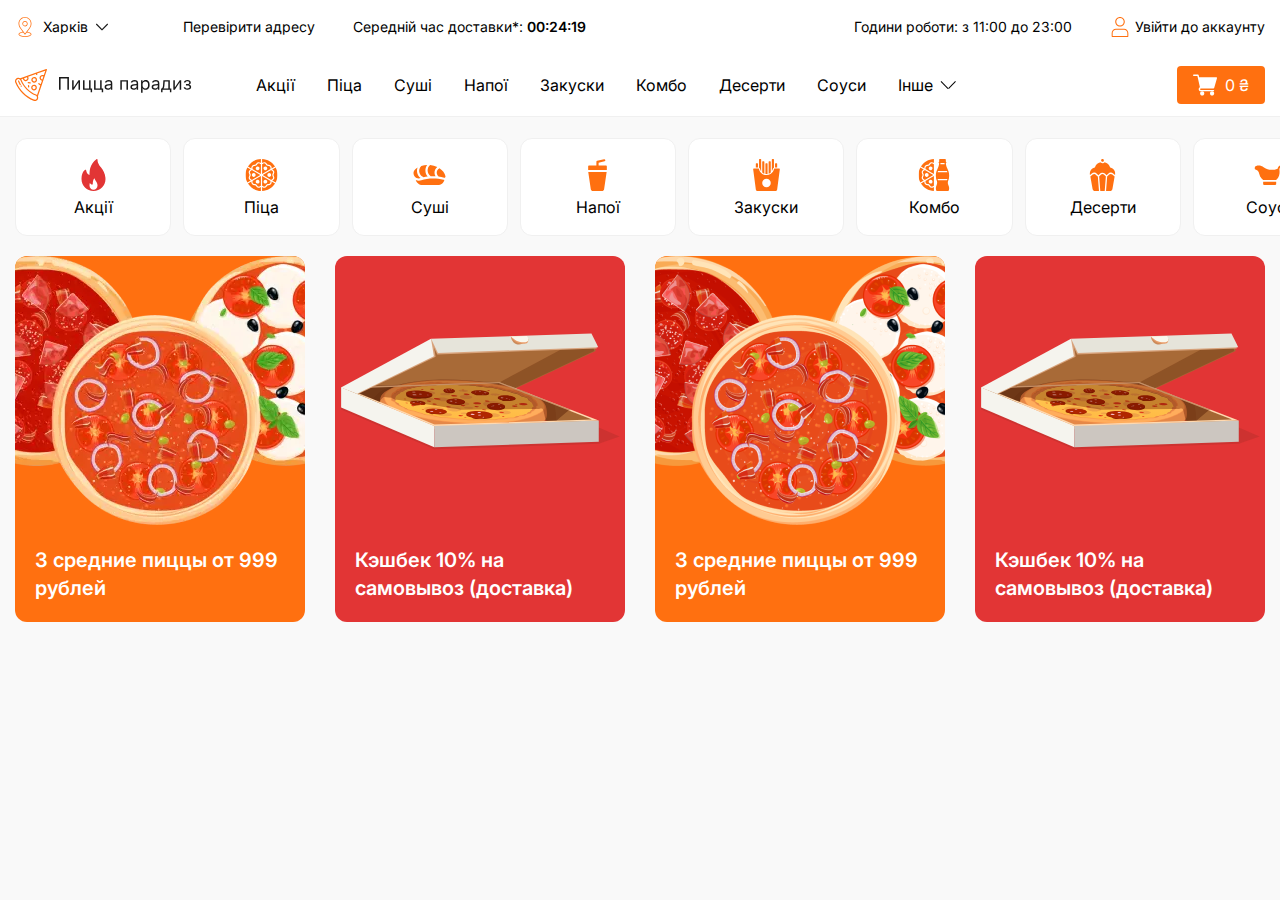
==== commit 51e628f8: "Add files via upload" ====
--- a/index.html
+++ b/index.html
@@ -1,4 +1,4 @@
-<!DOCTYPE html><html lang="uk"><head><meta charset="UTF-8"><meta name="format-detection" content="telephone=no"><link rel="stylesheet" href="css/style.min.css?_v=20240116210635"><link rel="shortcut icon" href="favicon.ico"><meta name="viewport" content="width=device-width, initial-scale=1.0"><title>Пицца</title><script defer src="/app.min.js?_v=20240116210635"></script><link href="/../css/style.css?_v=20240116210635" rel="stylesheet"></head><body> <div class="wrapper"><header class="header"><div class="header__row header__container"><div class="header__column"><div class="header__select"><img src="img/Common/Location.svg" alt="Location">
+<!DOCTYPE html><html lang="uk"><head><meta charset="UTF-8"><meta name="format-detection" content="telephone=no"><link rel="stylesheet" href="css/style.min.css?_v=20240118114702"><link rel="shortcut icon" href="favicon.ico"><meta name="viewport" content="width=device-width, initial-scale=1.0"><title>Пицца</title><script defer src="/app.min.js?_v=20240118114702"></script><link href="/../css/style.css?_v=20240118114702" rel="stylesheet"></head><body> <div class="wrapper"><header class="header"><div class="header__row header__container"><div class="header__column"><div class="header__select"><img src="img/Common/Location.svg" alt="Location">
 <select name="form[]" data-class-modif="form">
 <option value="1" selected>Харків</option>
 <option value="2">Київ</option>
@@ -10,4 +10,4 @@
 <option value="3">львів</option>
 <option value="4">Дніпро</option>
 <option value="5">Івано-Франківськ</option>
-</select></div><a class="header__link" href="#" data-da=".menu__item_mobile, 767">Перевірити адресу</a><div class="header__text">Середній час доставки*: <span class="header__average-time">00:24:19</span></div></div><div class="header__column"><div class="header__text" id="time" data-da=".menu__body-wrapper, 767">Години роботи: з 11:00 до 23:00</div><a class="header__link header__link_right" href="#" data-da=".menu__body, 767, first" id="account"><img src="img/Common/Account.svg" alt="Account"><span>Увійти до аккаунту</span></a></div></div><div class="header__row header__container"><div class="header__menu menu"><a class="menu__logo" href="#"><img src="img/Header/Logo.svg" alt="logo"></a><button class="menu__icon icon-menu" type="button"><span></span></button><div class="menu__body-wrapper"><nav class="menu__body"><div class="menu__body-scroll"><ul class="menu__list"><li class="menu__item"><a class="menu__link" href="">Акції</a></li><li class="menu__item"><a class="menu__link" href="">Піца</a></li><li class="menu__item"><a class="menu__link" href="">Суші</a></li><li class="menu__item"><a class="menu__link" href="">Напої</a></li><li class="menu__item"><a class="menu__link" href="">Закуски</a></li><li class="menu__item"><a class="menu__link" href="">Комбо</a></li><li class="menu__item"><a class="menu__link" href="">Десерти</a></li><li class="menu__item"><a class="menu__link" href="">Соуси</a></li><li class="menu__item"><div class="spollers" data-spollers><details class="spollers__item"><summary class="spollers__title">Інше</summary><div class="spollers__body"><div class="spollers__body-inner"><ul class="menu__more menu-more"><li class="menu__item"><a class="menu__link" href="">Про компанію</a></li><li class="menu__item"><a class="menu__link" href="">Угода користувача</a></li><li class="menu__item"><a class="menu__link" href="">Умови гарантії</a></li><li class="menu__item"><a class="menu__link" href="">Ресторан</a></li><li class="menu__item"><a class="menu__link" href="">Контакти</a></li><li class="menu__item"><a class="menu__link" href="">Підтримка</a></li><li class="menu__item"><a class="menu__link" href="">Відстежити замовлення</a></li><li class="menu__item menu__item_mobile"></li></ul></div></div></details></div></li></ul></div><div class="menu__contact contact"> <div class="contact__row"><div class="contact__item"> <img src="img/Common/phone.svg" alt="phone"><a href=""> +38 (098) 148-82-28</a></div></div><div class="contact__row"><div class="contact__item"> <img src="img/Common/gps.svg" alt="gps"><a href="">Харків, просп. Гагаріна, 23</a></div></div><div class="contact__row"><div class="contact__item"> <img src="img/Common/facebook.svg" alt="facebook"><a href="">Facebok</a></div><div class="contact__item"> <img src="img/Common/instagram.svg" alt="instagram"><a href="">Instagram</a></div></div></div></nav></div></div><a class="header__basket basket" href=""><img class="basket__img" src="img/Common/basket.svg" alt="basket"><span class="basket__num">0</span><span class="basket__Curr">&nbsp;₴</span></a></div></header><main class="page"><section class="categories"> <div class="categories__container"><nav class="categories__list"> <a class="categories__category" href=""> <div class="categories__category-inner"> <div class="categories__img"><img src="img/Categories/Fire.svg" alt="Fire"></div><span>Акції   </span></div></a><a class="categories__category" href=""> <div class="categories__category-inner"> <div class="categories__img"><img src="img/Categories/Pizza.svg" alt="Pizza"></div><span>Піца</span></div></a><a class="categories__category" href=""> <div class="categories__category-inner"> <div class="categories__img"><img src="img/Categories/Sushi.svg" alt="Sushi"></div><span>Суші</span></div></a><a class="categories__category" href=""> <div class="categories__category-inner"> <div class="categories__img"><img src="img/Categories/Drink.svg" alt="Drink"></div><span>Напої</span></div></a><a class="categories__category" href=""> <div class="categories__category-inner"> <div class="categories__img"><img src="img/Categories/Snacks.svg" alt="Snacks"></div><span>Закуски</span></div></a><a class="categories__category" href=""> <div class="categories__category-inner"> <div class="categories__img"><img src="img/Categories/Combo.svg" alt="Combo"></div><span>Комбо</span></div></a><a class="categories__category" href=""> <div class="categories__category-inner"> <div class="categories__img"><img src="img/Categories/Dessert.svg" alt="Dessert"></div><span>Десерти</span></div></a><a class="categories__category" href=""> <div class="categories__category-inner"> <div class="categories__img"><img src="img/Categories/Sauce.svg" alt="Sauce"></div><span>Соуси</span></div></a></nav></div></section></main><footer class="footer"><div class="footer__container"></div></footer></div><script src="js/app.min.js?_v=20240116210635"></script></body></html>+</select></div><a class="header__link" href="#" data-da=".menu__item_mobile, 767">Перевірити адресу</a><div class="header__text">Середній час доставки*: <span class="header__average-time">00:24:19</span></div></div><div class="header__column"><div class="header__text" id="time" data-da=".menu__body-wrapper, 767">Години роботи: з 11:00 до 23:00</div><a class="header__link header__link_right" href="#" data-da=".menu__body, 767, first" id="account"><img src="img/Common/Account.svg" alt="Account"><span>Увійти до аккаунту</span></a></div></div><div class="header__row header__container"><div class="header__menu menu"><a class="menu__logo" href="#"><img src="img/Header/Logo.svg" alt="logo"></a><button class="menu__icon icon-menu" type="button"><span></span></button><div class="menu__body-wrapper"><nav class="menu__body"><div class="menu__body-scroll"><ul class="menu__list"><li class="menu__item"><a class="menu__link" href="">Акції</a></li><li class="menu__item"><a class="menu__link" href="">Піца</a></li><li class="menu__item"><a class="menu__link" href="">Суші</a></li><li class="menu__item"><a class="menu__link" href="">Напої</a></li><li class="menu__item"><a class="menu__link" href="">Закуски</a></li><li class="menu__item"><a class="menu__link" href="">Комбо</a></li><li class="menu__item"><a class="menu__link" href="">Десерти</a></li><li class="menu__item"><a class="menu__link" href="">Соуси</a></li><li class="menu__item"><div class="spollers" data-spollers><details class="spollers__item"><summary class="spollers__title">Інше</summary><div class="spollers__body"><div class="spollers__body-inner"><ul class="menu__more menu-more"><li class="menu__item"><a class="menu__link" href="">Про компанію</a></li><li class="menu__item"><a class="menu__link" href="">Угода користувача</a></li><li class="menu__item"><a class="menu__link" href="">Умови гарантії</a></li><li class="menu__item"><a class="menu__link" href="">Ресторан</a></li><li class="menu__item"><a class="menu__link" href="">Контакти</a></li><li class="menu__item"><a class="menu__link" href="">Підтримка</a></li><li class="menu__item"><a class="menu__link" href="">Відстежити замовлення</a></li><li class="menu__item menu__item_mobile"></li></ul></div></div></details></div></li></ul></div><div class="menu__contact contact"> <div class="contact__row"><div class="contact__item"> <img src="img/Common/phone.svg" alt="phone"><a href=""> +38 (098) 148-82-28</a></div></div><div class="contact__row"><div class="contact__item"> <img src="img/Common/gps.svg" alt="gps"><a href="">Харків, просп. Гагаріна, 23</a></div></div><div class="contact__row"><div class="contact__item"> <img src="img/Common/facebook.svg" alt="facebook"><a href="">Facebok</a></div><div class="contact__item"> <img src="img/Common/instagram.svg" alt="instagram"><a href="">Instagram</a></div></div></div></nav></div></div><a class="header__basket basket" href=""><img class="basket__img" src="img/Common/basket.svg" alt="basket"><span class="basket__num">0</span><span class="basket__Curr">&nbsp;₴</span></a></div></header><main class="page"><section class="categories"> <div class="categories__container swiper-container swiper"><nav class="categories__list swiper-wrapper"><a class="categories__category swiper-slide" href=""><div class="categories__category-inner"> <div class="categories__img"><img src="img/Categories/Fire.svg" alt="Fire"></div><span>Акції   </span></div></a><a class="categories__category swiper-slide" href=""><div class="categories__category-inner"> <div class="categories__img"><img src="img/Categories/Pizza.svg" alt="Pizza"></div><span>Піца</span></div></a><a class="categories__category swiper-slide" href=""><div class="categories__category-inner"> <div class="categories__img"><img src="img/Categories/Sushi.svg" alt="Sushi"></div><span>Суші</span></div></a><a class="categories__category swiper-slide" href=""><div class="categories__category-inner"> <div class="categories__img"><img src="img/Categories/Drink.svg" alt="Drink"></div><span>Напої</span></div></a><a class="categories__category swiper-slide" href=""><div class="categories__category-inner"> <div class="categories__img"><img src="img/Categories/Snacks.svg" alt="Snacks"></div><span>Закуски</span></div></a><a class="categories__category swiper-slide" href=""><div class="categories__category-inner"> <div class="categories__img"><img src="img/Categories/Combo.svg" alt="Combo"></div><span>Комбо</span></div></a><a class="categories__category swiper-slide" href=""><div class="categories__category-inner"> <div class="categories__img"><img src="img/Categories/Dessert.svg" alt="Dessert"></div><span>Десерти</span></div></a><a class="categories__category swiper-slide" href=""><div class="categories__category-inner"> <div class="categories__img"><img src="img/Categories/Sauce.svg" alt="Sauce"></div><span>Соуси</span></div></a></nav></div></section><section class="promotions"><div class="promotions__container"> <div class="promotions__promo promo promo_orange"><div class="promo__img"><picture><source srcset="img/promotions/back1.webp" type="image/webp"><picture><source srcset="img/promotions/back1.webp" type="image/webp"><img src="img/promotions/back1.png" alt="pizza"></picture></picture></div><div class="promo__text">3 средние пиццы от 999 рублей</div></div><div class="promotions__promo promo promo_red"><div class="promo__img"><img src="img/promotions/back2.svg" alt="pizza"></div><div class="promo__text">Кэшбек 10% на самовывоз (доставка)</div></div><div class="promotions__promo promo promo_orange"><div class="promo__img"><img src="img/promotions/back1.png" alt="pizza"></div><div class="promo__text">3 средние пиццы от 999 рублей</div></div><div class="promotions__promo promo promo_red"><div class="promo__img"><img src="img/promotions/back2.svg" alt="pizza"></div><div class="promo__text">Кэшбек 10% на самовывоз (доставка)</div></div></div></section></main><footer class="footer"><div class="footer__container"></div></footer></div><script src="js/app.min.js?_v=20240118114702"></script></body></html>--- a/css/style.min.css
+++ b/css/style.min.css
@@ -1 +1 @@
-@charset "UTF-8";@import url('https://fonts.googleapis.com/css2?family=Inter:wght@400; 600&display=swap');:root{--primary:#0a9396//Site main color - (Основний колір сайту);--secondary:#94d2bd//Site secondary color - (Додатковий колір сайту);--accent:#0090c1//Site accent color - (Наприклад: кнопки дії, заголовки, посилання);--inverse:#ffff3f//Site inverse color - (Наприклад: для створення контрасту між фоном та текстом);--bg-primary:#242423//BG primary background color - (Основний фоновий колір сайту);--bg-secondary:#7678ed//BG secondary background color - (Додатковий фоновий колір сайту);--bg-accent:#4cc9f0//BG accent - наприклад,може бути використаний для встановлення кольору фону для акцентних елементів,таких як кнопки або іконки.;--bg-inverse:#2d00f7//BG inverse - наприклад,може використовуватися для налаштування кольору фону на світлому тексті.;--text-primary:#fbfffe//Text primary text color - (Основний текстовий колір сайту);--text-secondary:#080708//Text secondary text color - (Додатковий текстовий колір сайту);--text-accent:#e8eddf//Text accent - наприклад,може використовуватися для встановлення кольору тексту для акцентних елементів на сторінці,таких як заголовки або кнопки.;--text-inverse:#e8eddf//Text inverse - наприклад,може використовуватися для налаштування кольору тексту на темному фоні.}*{padding:0;margin:0;border:0}*,:after,:before{-webkit-box-sizing:border-box;box-sizing:border-box}body,html{height:100%;min-width:320px}body{color:#000;line-height:1;font-family:Inter,sans-serif;font-size:1rem;-ms-text-size-adjust:100%;-moz-text-size-adjust:100%;-webkit-text-size-adjust:100%;-webkit-font-smoothing:antialiased;-moz-osx-font-smoothing:grayscale}button,input,textarea{font-family:Inter,sans-serif;font-size:inherit;line-height:inherit}button{cursor:pointer;color:inherit;background-color:transparent}a{color:inherit;text-decoration:none}ul li{list-style:none}img{vertical-align:top}h1,h2,h3,h4,h5,h6{font-weight:inherit;font-size:inherit}.lock body{overflow:hidden;-ms-touch-action:none;touch-action:none;-ms-scroll-chaining:none;overscroll-behavior:none}.wrapper{min-height:100%;display:-webkit-box;display:-ms-flexbox;display:flex;-webkit-box-orient:vertical;-webkit-box-direction:normal;-ms-flex-direction:column;flex-direction:column;overflow:hidden}@supports (overflow:clip){.wrapper{overflow:clip}}.wrapper>main{-webkit-box-flex:1;-ms-flex:1 1 auto;flex:1 1 auto}.wrapper>*{min-width:0}[class*=__container]{max-width:82.5rem;margin:0 auto;padding:0 .9375rem}.select{min-width:0;position:relative}.select__body{position:relative;width:7.5rem}.select__title{color:inherit;text-align:left;background-color:#fff;cursor:pointer;width:100%;border-radius:4px}.select__value{display:-webkit-box;display:-ms-flexbox;display:flex;min-width:0;-webkit-box-align:center;-ms-flex-align:center;align-items:center;height:1.875rem;padding:0 0 0 .5rem;gap:.5rem}.select__value>*{-webkit-box-flex:1;-ms-flex:1 1 auto;flex:1 1 auto}.select__value:after{content:"";-ms-flex-item-align:stretch;-ms-grid-row-align:stretch;align-self:stretch;-webkit-box-flex:0;-ms-flex:0 0 .75rem;flex:0 0 .75rem;-webkit-transition:all .3s ease 0s;transition:all .3s ease 0s;display:-webkit-box;display:-ms-flexbox;display:flex;-webkit-box-pack:center;-ms-flex-pack:center;justify-content:center;-webkit-box-align:center;-ms-flex-align:center;align-items:center;background:url(../img/Common/ArrowDown.svg) no-repeat center}._select-open .select__value:after{-webkit-transform:rotate(-180deg);-ms-transform:rotate(-180deg);transform:rotate(-180deg)}.select__value._select-pseudo-label::before{content:attr(data-pseudo-label);opacity:.5}.select__content{-webkit-box-flex:1;-ms-flex:1 1 auto;flex:1 1 auto;overflow:hidden;text-overflow:ellipsis;white-space:nowrap}.select__text{-webkit-box-flex:1;-ms-flex:1 1 auto;flex:1 1 auto;overflow:hidden;text-overflow:ellipsis;white-space:nowrap}.select__input{width:100%;background-color:transparent;height:100%}.select__options{color:#000;position:absolute;top:calc(100% - .0625rem);width:auto;left:0;border-top:0;padding:10px 0 5px 0;border-radius:12px;border:1px solid #f0f0f0;background:#fff;-webkit-box-shadow:0 2px 8px 0 rgba(25,25,25,.1);box-shadow:0 2px 8px 0 rgba(25,25,25,.1);z-index:100}.select__scroll{overflow-y:auto;overflow-x:hidden;height:12.5rem}.select .simplebar-wrapper{width:auto}.select .simplebar-content{width:-webkit-min-content;width:-moz-min-content;width:min-content}.select__option{width:100%;text-align:left;cursor:pointer;padding:5px 15px;color:inherit}.select__option._select-selected{background-color:#eee}.select__row{display:-webkit-inline-box;display:-ms-inline-flexbox;display:inline-flex;-webkit-box-align:center;-ms-flex-align:center;align-items:center}.select--show-top .select__options{top:auto;bottom:calc(100% - .0625rem);border:1px solid #d9d9d9;border-bottom:0;border-radius:4px 4px 0 0;padding:5px 0 10px 0}._select-tag{cursor:pointer}.spollers{display:-ms-grid;display:grid;gap:15px}.spollers__title{padding-right:24px}.spollers__title img{-webkit-transition:.5s;transition:.5s}._spoller-init .spollers__title{cursor:pointer}._spoller-init .spollers__title::after,._spoller-init .spollers__title::before{content:"";position:absolute;right:0;top:50%;background-color:#000;height:1px;width:10px;-webkit-transition:-webkit-transform .5s ease 0s;transition:-webkit-transform .5s ease 0s;transition:transform .5s ease 0s;transition:transform .5s ease 0s,-webkit-transform .5s ease 0s;-webkit-transform:translate(-75%,-50%) rotate(45deg);-ms-transform:translate(-75%,-50%) rotate(45deg);transform:translate(-75%,-50%) rotate(45deg)}._spoller-init .spollers__title::after{-webkit-transform:translate(0,-50%) rotate(-45deg);-ms-transform:translate(0,-50%) rotate(-45deg);transform:translate(0,-50%) rotate(-45deg)}._spoller-init .spollers__title._spoller-active::before{-webkit-transform:translateX(-75%) rotate(-45deg);-ms-transform:translateX(-75%) rotate(-45deg);transform:translateX(-75%) rotate(-45deg)}._spoller-init .spollers__title._spoller-active::after{-webkit-transform:rotate(45deg);-ms-transform:rotate(45deg);transform:rotate(45deg)}.spollers__body{padding:1.25rem;border-radius:.75rem;border:1px solid #f0f0f0;-webkit-box-shadow:0 2px 8px 0 rgba(25,25,25,.1);box-shadow:0 2px 8px 0 rgba(25,25,25,.1);overflow:visible!important;position:relative;background:#fff}.spollers__body::after{content:"";background:#fff;border:1px solid #f0f0f0;border-right:0;border-bottom:0;width:.625rem;height:.625rem;position:absolute;top:0;-webkit-transform:translate(-50%,-50%) rotate(45deg);-ms-transform:translate(-50%,-50%) rotate(45deg);transform:translate(-50%,-50%) rotate(45deg);left:50%}.spollers__body-inner{overflow:hidden;height:100%}[class*=-ibg]{position:relative}[class*=-ibg] img{position:absolute;width:100%;height:100%;top:0;left:0;-o-object-fit:cover;object-fit:cover}[class*=-ibg--contain] img{-o-object-fit:contain;object-fit:contain}.dropDownMenu{border:1px solid #f0f0f0;background:#fff;-webkit-box-shadow:0 2px 8px 0 rgba(25,25,25,.1);box-shadow:0 2px 8px 0 rgba(25,25,25,.1)}summary{list-style-type:none;cursor:pointer}.contact{display:-webkit-box;display:-ms-flexbox;display:flex;-webkit-box-orient:vertical;-webkit-box-direction:normal;-ms-flex-direction:column;flex-direction:column;gap:1.25rem}.contact__row{display:-webkit-box;display:-ms-flexbox;display:flex;gap:1.5rem}.contact__item{display:-webkit-box;display:-ms-flexbox;display:flex;gap:.75rem;-webkit-box-align:center;-ms-flex-align:center;align-items:center}.contact__item a{font-family:SF Pro Text}.contact__item img{height:1.25rem;width:1.25rem}.header{position:fixed;width:100%;top:0;left:0;background:#fff;border-bottom:.0625rem solid #f0f0f0}.header::before{content:"";position:absolute;top:0;left:0;width:100%;height:100%;background-color:#fff;z-index:6;display:none}.header__row{display:-webkit-box;display:-ms-flexbox;display:flex;-webkit-box-align:center;-ms-flex-align:center;align-items:center;padding-bottom:.75rem;padding-top:.75rem;gap:4rem;width:100%}.header__row:first-child{font-size:.875rem;gap:.9375rem;position:relative;z-index:9}.header__row:nth-child(1n+2){-webkit-box-pack:justify;-ms-flex-pack:justify;justify-content:space-between}.header__column{display:-webkit-box;display:-ms-flexbox;display:flex;-webkit-box-align:center;-ms-flex-align:center;align-items:center;height:100%;line-height:100%}.header__column:last-child{text-align:right;margin-left:auto}.header__select{display:-webkit-box;display:-ms-flexbox;display:flex;-webkit-box-align:center;-ms-flex-align:center;align-items:center;width:130px}.header__select .select{width:100%}.header__select .select__content{-webkit-box-flex:0;-ms-flex:0 1 auto;flex:0 1 auto}.header__link{display:-webkit-box;display:-ms-flexbox;display:flex;-webkit-box-align:center;-ms-flex-align:center;align-items:center;gap:.3125rem}.header__average-time{font-weight:600}.menu{display:-webkit-box;display:-ms-flexbox;display:flex;-webkit-box-align:center;-ms-flex-align:center;align-items:center;gap:4rem}.menu__body-wrapper{display:contents}.menu__body .header__link#account{height:-webkit-max-content;height:-moz-max-content;height:max-content;width:100%;padding:20px;border-bottom:.0625rem solid #f0f0f0;font-size:1.25rem;font-style:normal;font-weight:400}.menu__list{display:-webkit-box;display:-ms-flexbox;display:flex;gap:2rem}.menu__item_mobile{display:none}.menu__contact{display:none;padding:1.25rem;border-top:.0625rem solid #f0f0f0}.menu .spollers{position:relative}.menu .spollers__title{-webkit-box-align:center;-ms-flex-align:center;align-items:center;font-size:inherit}.menu .spollers__body{position:absolute;top:150%;left:-75%}.menu__more{display:-webkit-box;display:-ms-flexbox;display:flex;-webkit-box-orient:vertical;-webkit-box-direction:normal;-ms-flex-direction:column;flex-direction:column;gap:.625rem}.basket{background:#ff7010;color:#fff;display:-webkit-box;display:-ms-flexbox;display:flex;-webkit-box-align:center;-ms-flex-align:center;align-items:center;padding:.5rem 1rem;border-radius:.25rem;margin-left:auto}.basket__img{margin-right:.5rem}.icon-menu{display:none}.page{padding-top:7.375rem;background:#f9f9f9}.categories{padding:1.25rem 0}.categories__container{overflow:auto}.categories__list{display:-webkit-box;display:-ms-flexbox;display:flex;gap:.75rem;width:-webkit-max-content;width:-moz-max-content;width:max-content}.categories__category{border-radius:.375rem;border:1px solid var(--Line-gray,#f0f0f0);background:#fff;padding:.5rem .75rem;width:calc((100vw - 30px + 70px - 12px)/ 2);display:-webkit-box;display:-ms-flexbox;display:flex;-webkit-box-pack:center;-ms-flex-pack:center;justify-content:center}.categories__category-inner{display:-webkit-box;display:-ms-flexbox;display:flex;-webkit-box-align:center;-ms-flex-align:center;align-items:center;height:100%;gap:.5rem}.categories__category-inner span{-webkit-hyphens:auto;-ms-hyphens:auto;hyphens:auto}.categories__img{height:2rem;width:2rem;display:-webkit-box;display:-ms-flexbox;display:flex;-webkit-box-pack:center;-ms-flex-pack:center;justify-content:center;-webkit-box-align:center;-ms-flex-align:center;align-items:center}[data-simplebar]{position:relative;-webkit-box-orient:vertical;-webkit-box-direction:normal;-ms-flex-direction:column;flex-direction:column;-ms-flex-wrap:wrap;flex-wrap:wrap;-webkit-box-pack:start;-ms-flex-pack:start;justify-content:flex-start;-ms-flex-line-pack:start;align-content:flex-start;-webkit-box-align:start;-ms-flex-align:start;align-items:flex-start}.simplebar-wrapper{overflow:hidden;width:inherit;height:inherit;max-width:inherit;max-height:inherit}.simplebar-mask{direction:inherit;position:absolute;overflow:hidden;padding:0;margin:0;left:0;top:0;bottom:0;right:0;width:auto!important;height:auto!important;z-index:0}.simplebar-offset{direction:inherit!important;-webkit-box-sizing:inherit!important;box-sizing:inherit!important;resize:none!important;position:absolute;top:0;left:0;bottom:0;right:0;padding:0;margin:0;-webkit-overflow-scrolling:touch}.simplebar-content-wrapper{direction:inherit;-webkit-box-sizing:border-box!important;box-sizing:border-box!important;position:relative;display:block;height:100%;width:auto;max-width:100%;max-height:100%;overflow:auto;scrollbar-width:none;-ms-overflow-style:none}.simplebar-content-wrapper::-webkit-scrollbar,.simplebar-hide-scrollbar::-webkit-scrollbar{display:none;width:0;height:0}.simplebar-content:after,.simplebar-content:before{content:" ";display:table}.simplebar-placeholder{max-height:100%;max-width:100%;width:100%;pointer-events:none}.simplebar-height-auto-observer-wrapper{-webkit-box-sizing:inherit!important;box-sizing:inherit!important;height:100%;width:100%;max-width:1px;position:relative;float:left;max-height:1px;overflow:hidden;z-index:-1;padding:0;margin:0;pointer-events:none;-webkit-box-flex:inherit;-ms-flex-positive:inherit;flex-grow:inherit;-ms-flex-negative:0;flex-shrink:0;-ms-flex-preferred-size:0;flex-basis:0}.simplebar-height-auto-observer{-webkit-box-sizing:inherit;box-sizing:inherit;display:block;opacity:0;position:absolute;top:0;left:0;height:1000%;width:1000%;min-height:1px;min-width:1px;overflow:hidden;pointer-events:none;z-index:-1}.simplebar-track{z-index:1;position:absolute;right:0;bottom:0;pointer-events:none;overflow:hidden}[data-simplebar].simplebar-dragging{pointer-events:none;-webkit-touch-callout:none;-webkit-user-select:none;-moz-user-select:none;-ms-user-select:none;user-select:none}[data-simplebar].simplebar-dragging .simplebar-content{pointer-events:none;-webkit-touch-callout:none;-webkit-user-select:none;-moz-user-select:none;-ms-user-select:none;user-select:none}[data-simplebar].simplebar-dragging .simplebar-track{pointer-events:all}.simplebar-scrollbar{position:absolute;left:0;right:0;min-height:10px}.simplebar-scrollbar:before{position:absolute;content:"";background:#000;border-radius:7px;left:2px;right:2px;opacity:0;-webkit-transition:opacity .2s .5s linear;transition:opacity .2s .5s linear}.simplebar-scrollbar.simplebar-visible:before{opacity:.5;-webkit-transition-delay:0s;transition-delay:0s;-webkit-transition-duration:0s;transition-duration:0s}.simplebar-track.simplebar-vertical{top:0;width:11px}.simplebar-scrollbar:before{top:2px;bottom:2px;left:2px;right:2px}.simplebar-track.simplebar-horizontal{left:0;height:11px}.simplebar-track.simplebar-horizontal .simplebar-scrollbar{right:auto;left:0;top:0;bottom:0;min-height:0;min-width:10px;width:auto}[data-simplebar-direction=rtl] .simplebar-track.simplebar-vertical{right:auto;left:0}.simplebar-dummy-scrollbar-size{direction:rtl;position:fixed;opacity:0;visibility:hidden;height:500px;width:500px;overflow-y:hidden;overflow-x:scroll;-ms-overflow-style:scrollbar!important}.simplebar-dummy-scrollbar-size>div{width:200%;height:200%;margin:10px 0}.simplebar-hide-scrollbar{position:fixed;left:0;visibility:hidden;overflow-y:scroll;scrollbar-width:none;-ms-overflow-style:none}@media (min-width:31.25em){.categories__category{width:calc((100vw - 30px - 50px - 24px)/ 3)}}@media (min-width:40.625em){.categories__category{width:calc((100vw - 30px - 50px - 36px)/ 4)}}@media (min-width:47.99875em){.categories__list{gap:1.875rem}.categories__category{width:calc((100vw - 30px - 50px - 48px)/ 5);padding:1.25rem .75rem;border-radius:.75rem}.categories__category-inner{-webkit-box-orient:vertical;-webkit-box-direction:normal;-ms-flex-direction:column;flex-direction:column}}@media (min-width:56.25em){.categories__category{width:calc((100vw - 30px - 50px - 60px)/ 6)}}@media (min-width:65.625em){.categories__category{width:calc((100vw - 30px - 50px - 72px)/ 7)}}@media (min-width:82.5em){.header__column{gap:2.5rem}.categories__list{width:100%}.categories__category{width:100%}}@media (min-width:25em){.categories__category{width:calc((100vw - 30px - 50px - 12px)/ 2)}}@media (max-width:25em){.menu__logo{width:2.5rem;overflow:hidden}}@media (max-width:61.99875em){.header__column:last-child .header__link#account{width:5.625rem;-ms-flex-negative:0;flex-shrink:0;-webkit-box-flex:0;-ms-flex-positive:0;flex-grow:0}}@media (max-width:47.9375em){.header::before{display:block}.header__row:nth-child(1n+2){gap:1rem}.header__row{border-bottom:.0625rem solid #f0f0f0}.header__column{gap:.9375rem}.menu__logo{position:relative;z-index:8;-webkit-box-ordinal-group:2;-ms-flex-order:1;order:1}.menu__contact{display:-webkit-box;display:-ms-flexbox;display:flex}.menu .spollers{font-size:inherit}.menu .spollers::after{display:none}.menu .spollers__body{position:static;-webkit-box-shadow:none;box-shadow:none;border:none;padding-bottom:0}.menu .spollers__title{position:relative}.menu-open .menu__body-wrapper{-webkit-transform:translate(0,0);-ms-transform:translate(0,0);transform:translate(0,0)}.menu-open .menu__item_mobile{display:inline-block}.lock .menu__body-wrapper{-webkit-transition:-webkit-transform .4s ease;transition:-webkit-transform .4s ease;transition:transform .4s ease;transition:transform .4s ease,-webkit-transform .4s ease}.lock .menu__body-wrapper .header__text#time{padding:1rem 0;display:-webkit-box;display:-ms-flexbox;display:flex;-webkit-box-pack:center;-ms-flex-pack:center;justify-content:center;font-size:1rem;border-top:.0625rem solid #f0f0f0;color:#a5a5a5}.menu{display:contents}.menu__body-wrapper{display:-webkit-box;display:-ms-flexbox;display:flex;-webkit-box-orient:vertical;-webkit-box-direction:normal;-ms-flex-direction:column;flex-direction:column;-webkit-transform:translate(0,-100%);-ms-transform:translate(0,-100%);transform:translate(0,-100%);top:0;position:fixed;left:0;width:100%;height:100%;padding-top:7.25rem}.menu__body{z-index:3;width:100%;height:100%;overflow:auto;background-color:#fff}.menu__body-scroll{height:-webkit-max-content;height:-moz-max-content;height:max-content;overflow:auto}.menu__content{height:100%;overflow:auto;margin-top:30px}.menu__list{-webkit-box-orient:vertical;-webkit-box-direction:normal;-ms-flex-direction:column;flex-direction:column;gap:1.25rem;padding:1.25rem;overflow:auto}.menu__item{font-size:1.25rem}.basket{position:relative;z-index:8;-webkit-box-ordinal-group:3;-ms-flex-order:2;order:2}}@media (max-width:47.99875em){.header__column:first-child{-webkit-box-pack:justify;-ms-flex-pack:justify;justify-content:space-between;-webkit-box-flex:0;-ms-flex:0 0 100%;flex:0 0 100%;text-align:right}.header__column:last-child{display:none}.icon-menu{-webkit-box-ordinal-group:4;-ms-flex-order:3;order:3;display:block;position:relative;width:1.875rem;height:1.125rem;z-index:9}.icon-menu span,.icon-menu::after,.icon-menu::before{content:"";-webkit-transition:all .3s ease 0s;transition:all .3s ease 0s;right:0;position:absolute;width:100%;height:.125rem;background-color:#000}.icon-menu::before{top:0}.icon-menu::after{bottom:0}.icon-menu span{top:calc(50% - .0625rem)}.menu-open .icon-menu span{width:0}.menu-open .icon-menu::before{top:calc(50% - .0625rem);-webkit-transform:rotate(-45deg);-ms-transform:rotate(-45deg);transform:rotate(-45deg)}.menu-open .icon-menu::after{bottom:calc(50% - .0625rem);-webkit-transform:rotate(45deg);-ms-transform:rotate(45deg);transform:rotate(45deg)}}@media (max-width:47.99875em) and (any-hover:none){.icon-menu{cursor:default}}@media (min-width:47.9375em) and (max-width:82.5em){@supports (gap:clamp(0.9375rem ,-1.2296564195rem + 4.52079566vw ,2.5rem)){.header__column{gap:clamp(.9375rem ,-1.2296564195rem + 4.52079566vw ,2.5rem)}}@supports not (gap:clamp(0.9375rem ,-1.2296564195rem + 4.52079566vw ,2.5rem)){.header__column{gap:calc(.9375rem + 1.5625 * (100vw - 47.9375rem)/ 34.5625)}}}@media (any-hover:hover){.select__option:hover{background:#d9d9d9}}+@charset "UTF-8";@import url('https://fonts.googleapis.com/css2?family=Inter:wght@400; 600&display=swap');:root{--primary:#0a9396//Site main color - (Основний колір сайту);--secondary:#94d2bd//Site secondary color - (Додатковий колір сайту);--accent:#0090c1//Site accent color - (Наприклад: кнопки дії, заголовки, посилання);--inverse:#ffff3f//Site inverse color - (Наприклад: для створення контрасту між фоном та текстом);--bg-primary:#242423//BG primary background color - (Основний фоновий колір сайту);--bg-secondary:#7678ed//BG secondary background color - (Додатковий фоновий колір сайту);--bg-accent:#4cc9f0//BG accent - наприклад,може бути використаний для встановлення кольору фону для акцентних елементів,таких як кнопки або іконки.;--bg-inverse:#2d00f7//BG inverse - наприклад,може використовуватися для налаштування кольору фону на світлому тексті.;--text-primary:#fbfffe//Text primary text color - (Основний текстовий колір сайту);--text-secondary:#080708//Text secondary text color - (Додатковий текстовий колір сайту);--text-accent:#e8eddf//Text accent - наприклад,може використовуватися для встановлення кольору тексту для акцентних елементів на сторінці,таких як заголовки або кнопки.;--text-inverse:#e8eddf//Text inverse - наприклад,може використовуватися для налаштування кольору тексту на темному фоні.}*{padding:0;margin:0;border:0}*,:after,:before{-webkit-box-sizing:border-box;box-sizing:border-box}body,html{height:100%;min-width:320px}body{color:#000;line-height:1;font-family:Inter,sans-serif;font-size:1rem;-ms-text-size-adjust:100%;-moz-text-size-adjust:100%;-webkit-text-size-adjust:100%;-webkit-font-smoothing:antialiased;-moz-osx-font-smoothing:grayscale}button,input,textarea{font-family:Inter,sans-serif;font-size:inherit;line-height:inherit}button{cursor:pointer;color:inherit;background-color:transparent}a{color:inherit;text-decoration:none}ul li{list-style:none}img{vertical-align:top}h1,h2,h3,h4,h5,h6{font-weight:inherit;font-size:inherit}.lock body{overflow:hidden;-ms-touch-action:none;touch-action:none;-ms-scroll-chaining:none;overscroll-behavior:none}.wrapper{min-height:100%;display:-webkit-box;display:-ms-flexbox;display:flex;-webkit-box-orient:vertical;-webkit-box-direction:normal;-ms-flex-direction:column;flex-direction:column;overflow:hidden}@supports (overflow:clip){.wrapper{overflow:clip}}.wrapper>main{-webkit-box-flex:1;-ms-flex:1 1 auto;flex:1 1 auto}.wrapper>*{min-width:0}[class*=__container]{max-width:82.5rem;margin:0 auto;padding:0 .9375rem}.select{min-width:0;position:relative}.select__body{position:relative;width:7.5rem}.select__title{color:inherit;text-align:left;background-color:#fff;cursor:pointer;width:100%;border-radius:4px}.select__value{display:-webkit-box;display:-ms-flexbox;display:flex;min-width:0;-webkit-box-align:center;-ms-flex-align:center;align-items:center;height:1.875rem;padding:0 0 0 .5rem;gap:.5rem}.select__value>*{-webkit-box-flex:1;-ms-flex:1 1 auto;flex:1 1 auto}.select__value:after{content:"";-ms-flex-item-align:stretch;-ms-grid-row-align:stretch;align-self:stretch;-webkit-box-flex:0;-ms-flex:0 0 .75rem;flex:0 0 .75rem;-webkit-transition:all .3s ease 0s;transition:all .3s ease 0s;display:-webkit-box;display:-ms-flexbox;display:flex;-webkit-box-pack:center;-ms-flex-pack:center;justify-content:center;-webkit-box-align:center;-ms-flex-align:center;align-items:center;background:url(../img/Common/ArrowDown.svg) no-repeat center}._select-open .select__value:after{-webkit-transform:rotate(-180deg);-ms-transform:rotate(-180deg);transform:rotate(-180deg)}.select__value._select-pseudo-label::before{content:attr(data-pseudo-label);opacity:.5}.select__content{-webkit-box-flex:1;-ms-flex:1 1 auto;flex:1 1 auto;overflow:hidden;text-overflow:ellipsis;white-space:nowrap}.select__text{-webkit-box-flex:1;-ms-flex:1 1 auto;flex:1 1 auto;overflow:hidden;text-overflow:ellipsis;white-space:nowrap}.select__input{width:100%;background-color:transparent;height:100%}.select__options{color:#000;position:absolute;top:calc(100% - .0625rem);width:auto;left:0;border-top:0;padding:10px 0 5px 0;border-radius:12px;border:1px solid #f0f0f0;background:#fff;-webkit-box-shadow:0 2px 8px 0 rgba(25,25,25,.1);box-shadow:0 2px 8px 0 rgba(25,25,25,.1);z-index:100}.select__scroll{overflow-y:auto;overflow-x:hidden;height:12.5rem}.select .simplebar-wrapper{width:auto}.select .simplebar-content{width:-webkit-min-content;width:-moz-min-content;width:min-content}.select__option{width:100%;text-align:left;cursor:pointer;padding:5px 15px;color:inherit}.select__option._select-selected{background-color:#eee}.select__row{display:-webkit-inline-box;display:-ms-inline-flexbox;display:inline-flex;-webkit-box-align:center;-ms-flex-align:center;align-items:center}.select--show-top .select__options{top:auto;bottom:calc(100% - .0625rem);border:1px solid #d9d9d9;border-bottom:0;border-radius:4px 4px 0 0;padding:5px 0 10px 0}._select-tag{cursor:pointer}.spollers{display:-ms-grid;display:grid;gap:15px}.spollers__title{padding-right:24px}.spollers__title img{-webkit-transition:.5s;transition:.5s}._spoller-init .spollers__title{cursor:pointer}._spoller-init .spollers__title::after,._spoller-init .spollers__title::before{content:"";position:absolute;right:0;top:50%;background-color:#000;height:1px;width:10px;-webkit-transition:-webkit-transform .5s ease 0s;transition:-webkit-transform .5s ease 0s;transition:transform .5s ease 0s;transition:transform .5s ease 0s,-webkit-transform .5s ease 0s;-webkit-transform:translate(-75%,-50%) rotate(45deg);-ms-transform:translate(-75%,-50%) rotate(45deg);transform:translate(-75%,-50%) rotate(45deg)}._spoller-init .spollers__title::after{-webkit-transform:translate(0,-50%) rotate(-45deg);-ms-transform:translate(0,-50%) rotate(-45deg);transform:translate(0,-50%) rotate(-45deg)}._spoller-init .spollers__title._spoller-active::before{-webkit-transform:translateX(-75%) rotate(-45deg);-ms-transform:translateX(-75%) rotate(-45deg);transform:translateX(-75%) rotate(-45deg)}._spoller-init .spollers__title._spoller-active::after{-webkit-transform:rotate(45deg);-ms-transform:rotate(45deg);transform:rotate(45deg)}.spollers__body{padding:1.25rem;border-radius:.75rem;border:1px solid #f0f0f0;-webkit-box-shadow:0 2px 8px 0 rgba(25,25,25,.1);box-shadow:0 2px 8px 0 rgba(25,25,25,.1);overflow:visible!important;position:relative;background:#fff}.spollers__body::after{content:"";background:#fff;border:1px solid #f0f0f0;border-right:0;border-bottom:0;width:.625rem;height:.625rem;position:absolute;top:0;-webkit-transform:translate(-50%,-50%) rotate(45deg);-ms-transform:translate(-50%,-50%) rotate(45deg);transform:translate(-50%,-50%) rotate(45deg);left:50%}.spollers__body-inner{overflow:hidden;height:100%}[class*=-ibg]{position:relative}[class*=-ibg] img{position:absolute;width:100%;height:100%;top:0;left:0;-o-object-fit:cover;object-fit:cover}[class*=-ibg--contain] img{-o-object-fit:contain;object-fit:contain}.dropDownMenu{border:1px solid #f0f0f0;background:#fff;-webkit-box-shadow:0 2px 8px 0 rgba(25,25,25,.1);box-shadow:0 2px 8px 0 rgba(25,25,25,.1)}summary{list-style-type:none;cursor:pointer}.contact{display:-webkit-box;display:-ms-flexbox;display:flex;-webkit-box-orient:vertical;-webkit-box-direction:normal;-ms-flex-direction:column;flex-direction:column;gap:1.25rem}.contact__row{display:-webkit-box;display:-ms-flexbox;display:flex;gap:1.5rem}.contact__item{display:-webkit-box;display:-ms-flexbox;display:flex;gap:.75rem;-webkit-box-align:center;-ms-flex-align:center;align-items:center}.contact__item a{font-family:SF Pro Text}.contact__item img{height:1.25rem;width:1.25rem}.header{position:fixed;width:100%;top:0;left:0;background:#fff;border-bottom:.0625rem solid #f0f0f0}.header::before{content:"";position:absolute;top:0;left:0;width:100%;height:100%;background-color:#fff;z-index:6;display:none}.header__row{display:-webkit-box;display:-ms-flexbox;display:flex;-webkit-box-align:center;-ms-flex-align:center;align-items:center;padding-bottom:.75rem;padding-top:.75rem;gap:4rem;width:100%}.header__row:first-child{font-size:.875rem;gap:.9375rem;position:relative;z-index:9}.header__row:nth-child(1n+2){-webkit-box-pack:justify;-ms-flex-pack:justify;justify-content:space-between}.header__column{display:-webkit-box;display:-ms-flexbox;display:flex;-webkit-box-align:center;-ms-flex-align:center;align-items:center;height:100%;line-height:100%}.header__column:last-child{text-align:right;margin-left:auto}.header__select{display:-webkit-box;display:-ms-flexbox;display:flex;-webkit-box-align:center;-ms-flex-align:center;align-items:center;width:130px}.header__select .select{width:100%}.header__select .select__content{-webkit-box-flex:0;-ms-flex:0 1 auto;flex:0 1 auto}.header__link{display:-webkit-box;display:-ms-flexbox;display:flex;-webkit-box-align:center;-ms-flex-align:center;align-items:center;gap:.3125rem}.header__average-time{font-weight:600}.menu{display:-webkit-box;display:-ms-flexbox;display:flex;-webkit-box-align:center;-ms-flex-align:center;align-items:center;gap:4rem}.menu__body-wrapper{display:contents}.menu__body .header__link#account{height:-webkit-max-content;height:-moz-max-content;height:max-content;width:100%;padding:20px;border-bottom:.0625rem solid #f0f0f0;font-size:1.25rem;font-style:normal;font-weight:400}.menu__list{display:-webkit-box;display:-ms-flexbox;display:flex;gap:2rem}.menu__item_mobile{display:none}.menu__contact{display:none;padding:1.25rem;border-top:.0625rem solid #f0f0f0}.menu .spollers{position:relative}.menu .spollers__title{-webkit-box-align:center;-ms-flex-align:center;align-items:center;font-size:inherit}.menu .spollers__body{position:absolute;top:150%;left:-75%}.menu__more{display:-webkit-box;display:-ms-flexbox;display:flex;-webkit-box-orient:vertical;-webkit-box-direction:normal;-ms-flex-direction:column;flex-direction:column;gap:.625rem}.basket{background:#ff7010;color:#fff;display:-webkit-box;display:-ms-flexbox;display:flex;-webkit-box-align:center;-ms-flex-align:center;align-items:center;padding:.5rem 1rem;border-radius:.25rem;margin-left:auto}.basket__img{margin-right:.5rem}.icon-menu{display:none}.page{padding-top:7.375rem;background:#f9f9f9}.categories{padding:1.25rem 0}.categories__container{overflow:auto}.categories__list{display:-webkit-box;display:-ms-flexbox;display:flex}.categories__category{width:auto;border-radius:.375rem;border:1px solid var(--Line-gray,#f0f0f0);background:#fff;padding:.5rem .75rem;display:-webkit-box;display:-ms-flexbox;display:flex;-webkit-box-pack:center;-ms-flex-pack:center;justify-content:center}.categories__category-inner{display:-webkit-box;display:-ms-flexbox;display:flex;-webkit-box-align:center;-ms-flex-align:center;align-items:center;height:100%;gap:.5rem}.categories__category-inner span{-webkit-hyphens:auto;-ms-hyphens:auto;hyphens:auto}.categories__img{height:2rem;width:2rem;display:-webkit-box;display:-ms-flexbox;display:flex;-webkit-box-pack:center;-ms-flex-pack:center;justify-content:center;-webkit-box-align:center;-ms-flex-align:center;align-items:center}.promotions{overflow:auto}.promotions__container{display:-webkit-box;display:-ms-flexbox;display:flex;gap:.9375rem;width:-webkit-max-content;width:-moz-max-content;width:max-content}.promo{border-radius:.75rem;display:-webkit-box;display:-ms-flexbox;display:flex;-webkit-box-orient:vertical;-webkit-box-direction:normal;-ms-flex-direction:column;flex-direction:column;-webkit-box-flex:0;-ms-flex-positive:0;flex-grow:0;-ms-flex-negative:0;flex-shrink:0;width:calc((100vw - 30px + 110px - 30px)/ 2);overflow:hidden}.promo_orange{background-color:#ff7010}.promo_red{background-color:#e23535}.promo__img{display:-webkit-box;display:-ms-flexbox;display:flex;-webkit-box-pack:center;-ms-flex-pack:center;justify-content:center;-webkit-box-flex:1;-ms-flex:1 1 100%;flex:1 1 100%;-webkit-box-align:center;-ms-flex-align:center;align-items:center}.promo__text{color:#fff;font-size:1.25rem;font-weight:600;line-height:140%;padding:1.25rem}.swiper{overflow:hidden}.swiper-initialized{-ms-touch-action:pan-y;touch-action:pan-y}.swiper-wrapper{width:100%;height:100%;-webkit-box-sizing:content-box;box-sizing:content-box;display:-webkit-box;display:-ms-flexbox;display:flex;position:relative}.swiper-vertical .swiper-wrapper{-webkit-box-orient:vertical;-webkit-box-direction:normal;-ms-flex-direction:column;flex-direction:column}.swiper-autoheight .swiper-wrapper{-webkit-box-align:start;-ms-flex-align:start;align-items:flex-start}.swiper-initialized .swiper-slide{-ms-flex-negative:0;flex-shrink:0}.swiper-android .swiper-slide,.swiper-android .swiper-wrapper{-webkit-transform:translate3d(0,0,0);transform:translate3d(0,0,0)}.swiper-button-lock{display:none!important}[data-simplebar]{position:relative;-webkit-box-orient:vertical;-webkit-box-direction:normal;-ms-flex-direction:column;flex-direction:column;-ms-flex-wrap:wrap;flex-wrap:wrap;-webkit-box-pack:start;-ms-flex-pack:start;justify-content:flex-start;-ms-flex-line-pack:start;align-content:flex-start;-webkit-box-align:start;-ms-flex-align:start;align-items:flex-start}.simplebar-wrapper{overflow:hidden;width:inherit;height:inherit;max-width:inherit;max-height:inherit}.simplebar-mask{direction:inherit;position:absolute;overflow:hidden;padding:0;margin:0;left:0;top:0;bottom:0;right:0;width:auto!important;height:auto!important;z-index:0}.simplebar-offset{direction:inherit!important;-webkit-box-sizing:inherit!important;box-sizing:inherit!important;resize:none!important;position:absolute;top:0;left:0;bottom:0;right:0;padding:0;margin:0;-webkit-overflow-scrolling:touch}.simplebar-content-wrapper{direction:inherit;-webkit-box-sizing:border-box!important;box-sizing:border-box!important;position:relative;display:block;height:100%;width:auto;max-width:100%;max-height:100%;overflow:auto;scrollbar-width:none;-ms-overflow-style:none}.simplebar-content-wrapper::-webkit-scrollbar,.simplebar-hide-scrollbar::-webkit-scrollbar{display:none;width:0;height:0}.simplebar-content:after,.simplebar-content:before{content:" ";display:table}.simplebar-placeholder{max-height:100%;max-width:100%;width:100%;pointer-events:none}.simplebar-height-auto-observer-wrapper{-webkit-box-sizing:inherit!important;box-sizing:inherit!important;height:100%;width:100%;max-width:1px;position:relative;float:left;max-height:1px;overflow:hidden;z-index:-1;padding:0;margin:0;pointer-events:none;-webkit-box-flex:inherit;-ms-flex-positive:inherit;flex-grow:inherit;-ms-flex-negative:0;flex-shrink:0;-ms-flex-preferred-size:0;flex-basis:0}.simplebar-height-auto-observer{-webkit-box-sizing:inherit;box-sizing:inherit;display:block;opacity:0;position:absolute;top:0;left:0;height:1000%;width:1000%;min-height:1px;min-width:1px;overflow:hidden;pointer-events:none;z-index:-1}.simplebar-track{z-index:1;position:absolute;right:0;bottom:0;pointer-events:none;overflow:hidden}[data-simplebar].simplebar-dragging{pointer-events:none;-webkit-touch-callout:none;-webkit-user-select:none;-moz-user-select:none;-ms-user-select:none;user-select:none}[data-simplebar].simplebar-dragging .simplebar-content{pointer-events:none;-webkit-touch-callout:none;-webkit-user-select:none;-moz-user-select:none;-ms-user-select:none;user-select:none}[data-simplebar].simplebar-dragging .simplebar-track{pointer-events:all}.simplebar-scrollbar{position:absolute;left:0;right:0;min-height:10px}.simplebar-scrollbar:before{position:absolute;content:"";background:#000;border-radius:7px;left:2px;right:2px;opacity:0;-webkit-transition:opacity .2s .5s linear;transition:opacity .2s .5s linear}.simplebar-scrollbar.simplebar-visible:before{opacity:.5;-webkit-transition-delay:0s;transition-delay:0s;-webkit-transition-duration:0s;transition-duration:0s}.simplebar-track.simplebar-vertical{top:0;width:11px}.simplebar-scrollbar:before{top:2px;bottom:2px;left:2px;right:2px}.simplebar-track.simplebar-horizontal{left:0;height:11px}.simplebar-track.simplebar-horizontal .simplebar-scrollbar{right:auto;left:0;top:0;bottom:0;min-height:0;min-width:10px;width:auto}[data-simplebar-direction=rtl] .simplebar-track.simplebar-vertical{right:auto;left:0}.simplebar-dummy-scrollbar-size{direction:rtl;position:fixed;opacity:0;visibility:hidden;height:500px;width:500px;overflow-y:hidden;overflow-x:scroll;-ms-overflow-style:scrollbar!important}.simplebar-dummy-scrollbar-size>div{width:200%;height:200%;margin:10px 0}.simplebar-hide-scrollbar{position:fixed;left:0;visibility:hidden;overflow-y:scroll;scrollbar-width:none;-ms-overflow-style:none}@media (min-width:33.75em){.promo{width:calc((100vw - 30px + 110px - 60px)/ 3)}}@media (min-width:47.99875em){.categories__category{padding:1.25rem .75rem;border-radius:.75rem}.categories__category-inner{-webkit-box-orient:vertical;-webkit-box-direction:normal;-ms-flex-direction:column;flex-direction:column}}@media (min-width:53.125em){.promo{width:calc((100vw - 30px + 110px - 90px)/ 4)}}@media (min-width:68.75em){.promotions{overflow:visible}.promotions__container{width:100%;gap:1.875rem}.promo{-webkit-box-flex:1;-ms-flex:1 1 25%;flex:1 1 25%}}@media (min-width:82.5em){.header__column{gap:2.5rem}}@media (max-width:25em){.menu__logo{width:2.5rem;overflow:hidden}}@media (max-width:61.99875em){.header__column:last-child .header__link#account{width:5.625rem;-ms-flex-negative:0;flex-shrink:0;-webkit-box-flex:0;-ms-flex-positive:0;flex-grow:0}}@media (max-width:47.9375em){.header::before{display:block}.header__row:nth-child(1n+2){gap:1rem}.header__row{border-bottom:.0625rem solid #f0f0f0}.header__column{gap:.9375rem}.menu__logo{position:relative;z-index:8;-webkit-box-ordinal-group:2;-ms-flex-order:1;order:1}.menu__contact{display:-webkit-box;display:-ms-flexbox;display:flex}.menu .spollers{font-size:inherit}.menu .spollers::after{display:none}.menu .spollers__body{position:static;-webkit-box-shadow:none;box-shadow:none;border:none;padding-bottom:0}.menu .spollers__title{position:relative}.menu-open .menu__body-wrapper{-webkit-transform:translate(0,0);-ms-transform:translate(0,0);transform:translate(0,0)}.menu-open .menu__item_mobile{display:inline-block}.lock .menu__body-wrapper{-webkit-transition:-webkit-transform .4s ease;transition:-webkit-transform .4s ease;transition:transform .4s ease;transition:transform .4s ease,-webkit-transform .4s ease}.lock .menu__body-wrapper .header__text#time{padding:1rem 0;display:-webkit-box;display:-ms-flexbox;display:flex;-webkit-box-pack:center;-ms-flex-pack:center;justify-content:center;font-size:1rem;border-top:.0625rem solid #f0f0f0;color:#a5a5a5}.menu{display:contents}.menu__body-wrapper{display:-webkit-box;display:-ms-flexbox;display:flex;-webkit-box-orient:vertical;-webkit-box-direction:normal;-ms-flex-direction:column;flex-direction:column;-webkit-transform:translate(0,-100%);-ms-transform:translate(0,-100%);transform:translate(0,-100%);top:0;position:fixed;left:0;width:100%;height:100%;padding-top:7.25rem}.menu__body{z-index:3;width:100%;height:100%;overflow:auto;background-color:#fff}.menu__body-scroll{height:-webkit-max-content;height:-moz-max-content;height:max-content;overflow:auto}.menu__content{height:100%;overflow:auto;margin-top:30px}.menu__list{-webkit-box-orient:vertical;-webkit-box-direction:normal;-ms-flex-direction:column;flex-direction:column;gap:1.25rem;padding:1.25rem;overflow:auto}.menu__item{font-size:1.25rem}.basket{position:relative;z-index:8;-webkit-box-ordinal-group:3;-ms-flex-order:2;order:2}}@media (max-width:47.99875em){.header__column:first-child{-webkit-box-pack:justify;-ms-flex-pack:justify;justify-content:space-between;-webkit-box-flex:0;-ms-flex:0 0 100%;flex:0 0 100%;text-align:right}.header__column:last-child{display:none}.icon-menu{-webkit-box-ordinal-group:4;-ms-flex-order:3;order:3;display:block;position:relative;width:1.875rem;height:1.125rem;z-index:9}.icon-menu span,.icon-menu::after,.icon-menu::before{content:"";-webkit-transition:all .3s ease 0s;transition:all .3s ease 0s;right:0;position:absolute;width:100%;height:.125rem;background-color:#000}.icon-menu::before{top:0}.icon-menu::after{bottom:0}.icon-menu span{top:calc(50% - .0625rem)}.menu-open .icon-menu span{width:0}.menu-open .icon-menu::before{top:calc(50% - .0625rem);-webkit-transform:rotate(-45deg);-ms-transform:rotate(-45deg);transform:rotate(-45deg)}.menu-open .icon-menu::after{bottom:calc(50% - .0625rem);-webkit-transform:rotate(45deg);-ms-transform:rotate(45deg);transform:rotate(45deg)}}@media (max-width:47.99875em) and (any-hover:none){.icon-menu{cursor:default}}@media (min-width:47.9375em) and (max-width:82.5em){@supports (gap:clamp(0.9375rem ,-1.2296564195rem + 4.52079566vw ,2.5rem)){.header__column{gap:clamp(.9375rem ,-1.2296564195rem + 4.52079566vw ,2.5rem)}}@supports not (gap:clamp(0.9375rem ,-1.2296564195rem + 4.52079566vw ,2.5rem)){.header__column{gap:calc(.9375rem + 1.5625 * (100vw - 47.9375rem)/ 34.5625)}}}@media (any-hover:hover){.select__option:hover{background:#d9d9d9}}--- a/css/style.css
+++ b/css/style.css
@@ -650,18 +650,14 @@
   display: -webkit-box;
   display: -ms-flexbox;
   display: flex;
-  gap: 0.75rem;
-  width: -webkit-max-content;
-  width: -moz-max-content;
-  width: max-content;
 }
 
 .categories__category {
+  width: auto;
   border-radius: 0.375rem;
   border: 1px solid var(--Line-gray, #F0F0F0);
   background: #FFF;
   padding: 0.5rem 0.75rem;
-  width: calc((100vw - 30px + 70px - 12px) / 2);
   display: -webkit-box;
   display: -ms-flexbox;
   display: flex;
@@ -699,6 +695,117 @@
   -webkit-box-align: center;
       -ms-flex-align: center;
           align-items: center;
+}
+
+.promotions {
+  overflow: auto;
+}
+
+.promotions__container {
+  display: -webkit-box;
+  display: -ms-flexbox;
+  display: flex;
+  gap: 0.9375rem;
+  width: -webkit-max-content;
+  width: -moz-max-content;
+  width: max-content;
+}
+
+.promo {
+  border-radius: 0.75rem;
+  display: -webkit-box;
+  display: -ms-flexbox;
+  display: flex;
+  -webkit-box-orient: vertical;
+  -webkit-box-direction: normal;
+      -ms-flex-direction: column;
+          flex-direction: column;
+  -webkit-box-flex: 0;
+      -ms-flex-positive: 0;
+          flex-grow: 0;
+  -ms-flex-negative: 0;
+      flex-shrink: 0;
+  width: calc((100vw - 30px + 110px - 30px) / 2);
+  overflow: hidden;
+}
+
+.promo_orange {
+  background-color: #FF7010;
+}
+
+.promo_red {
+  background-color: #E23535;
+}
+
+.promo__img {
+  display: -webkit-box;
+  display: -ms-flexbox;
+  display: flex;
+  -webkit-box-pack: center;
+      -ms-flex-pack: center;
+          justify-content: center;
+  -webkit-box-flex: 1;
+      -ms-flex: 1 1 100%;
+          flex: 1 1 100%;
+  -webkit-box-align: center;
+      -ms-flex-align: center;
+          align-items: center;
+}
+
+.promo__text {
+  color: #fff;
+  font-size: 1.25rem;
+  font-weight: 600;
+  line-height: 140%;
+  padding: 1.25rem;
+}
+
+.swiper {
+  overflow: hidden;
+}
+
+.swiper-initialized {
+  -ms-touch-action: pan-y;
+      touch-action: pan-y;
+}
+
+.swiper-wrapper {
+  width: 100%;
+  height: 100%;
+  -webkit-box-sizing: content-box;
+          box-sizing: content-box;
+  display: -webkit-box;
+  display: -ms-flexbox;
+  display: flex;
+  position: relative;
+}
+
+.swiper-vertical .swiper-wrapper {
+  -webkit-box-orient: vertical;
+  -webkit-box-direction: normal;
+      -ms-flex-direction: column;
+          flex-direction: column;
+}
+
+.swiper-autoheight .swiper-wrapper {
+  -webkit-box-align: start;
+      -ms-flex-align: start;
+          align-items: flex-start;
+}
+
+.swiper-initialized .swiper-slide {
+  -ms-flex-negative: 0;
+      flex-shrink: 0;
+}
+
+.swiper-android .swiper-slide,
+.swiper-android .swiper-wrapper {
+  -webkit-transform: translate3d(0px, 0, 0);
+          transform: translate3d(0px, 0, 0);
+}
+
+.swiper-button-lock {
+  display: none !important;
 }
 
 [data-simplebar] {
@@ -954,25 +1061,14 @@
   -ms-overflow-style: none;
 }
 
-@media (min-width: 31.25em) {
+@media (min-width: 33.75em) {
+  .promo {
+    width: calc((100vw - 30px + 110px - 60px) / 3);
+  }
+}
+
+@media (min-width: 47.99875em) {
   .categories__category {
-    width: calc((100vw - 30px - 50px - 24px) / 3);
-  }
-}
-
-@media (min-width: 40.625em) {
-  .categories__category {
-    width: calc((100vw - 30px - 50px - 36px) / 4);
-  }
-}
-
-@media (min-width: 47.99875em) {
-  .categories__list {
-    gap: 1.875rem;
-  }
-
-  .categories__category {
-    width: calc((100vw - 30px - 50px - 48px) / 5);
     padding: 1.25rem 0.75rem;
     border-radius: 0.75rem;
   }
@@ -985,35 +1081,32 @@
   }
 }
 
-@media (min-width: 56.25em) {
-  .categories__category {
-    width: calc((100vw - 30px - 50px - 60px) / 6);
-  }
-}
-
-@media (min-width: 65.625em) {
-  .categories__category {
-    width: calc((100vw - 30px - 50px - 72px) / 7);
+@media (min-width: 53.125em) {
+  .promo {
+    width: calc((100vw - 30px + 110px - 90px) / 4);
+  }
+}
+
+@media (min-width: 68.75em) {
+  .promotions {
+    overflow: visible;
+  }
+
+  .promotions__container {
+    width: 100%;
+    gap: 1.875rem;
+  }
+
+  .promo {
+    -webkit-box-flex: 1;
+        -ms-flex: 1 1 25%;
+            flex: 1 1 25%;
   }
 }
 
 @media (min-width: 82.5em) {
   .header__column {
     gap: 2.5rem;
-  }
-
-  .categories__list {
-    width: 100%;
-  }
-
-  .categories__category {
-    width: 100%;
-  }
-}
-
-@media (min-width: 25em) {
-  .categories__category {
-    width: calc((100vw - 30px - 50px - 12px) / 2);
   }
 }
 
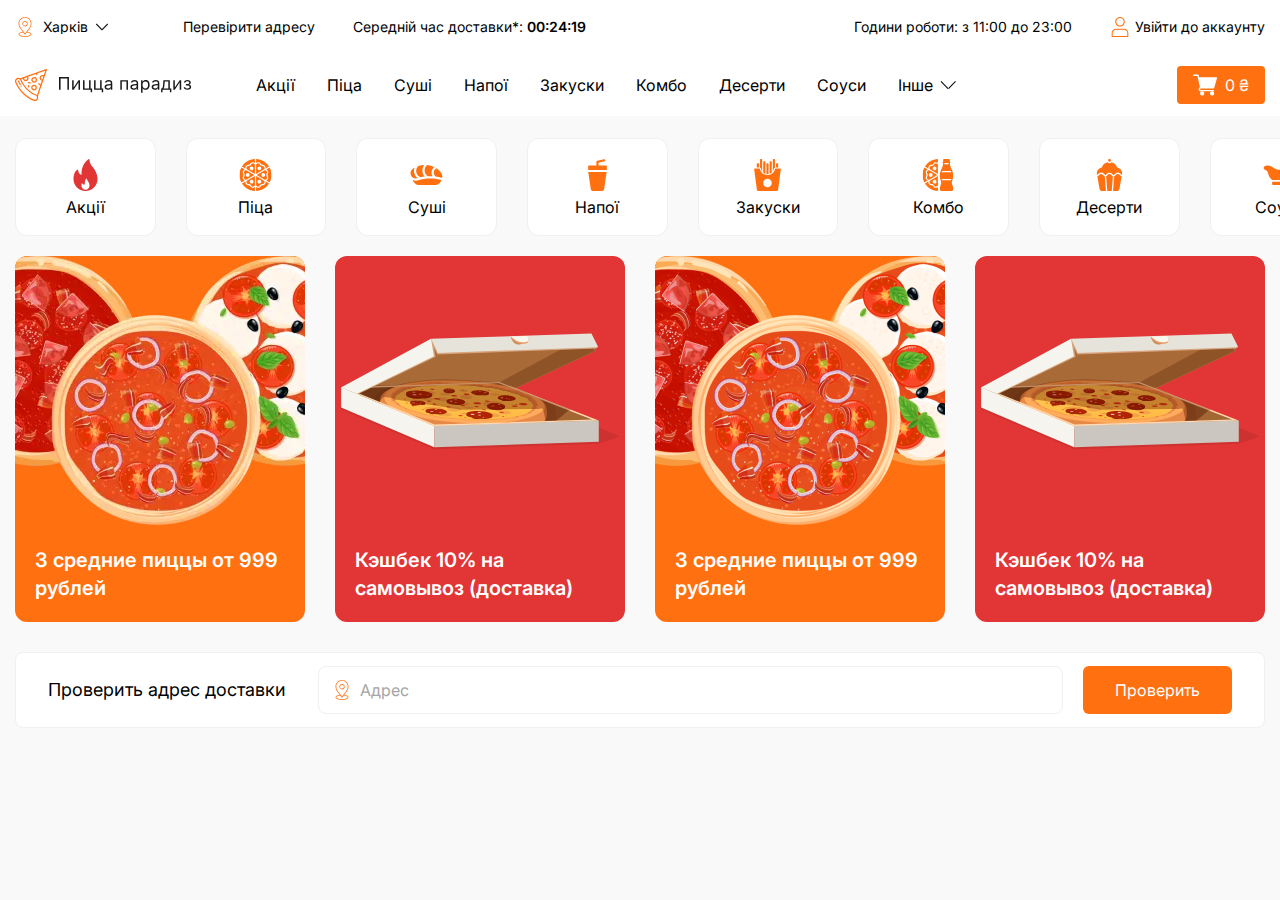
==== commit 6c6e2188: "Add files via upload" ====
--- a/index.html
+++ b/index.html
@@ -1,4 +1,4 @@
-<!DOCTYPE html><html lang="uk"><head><meta charset="UTF-8"><meta name="format-detection" content="telephone=no"><link rel="stylesheet" href="css/style.min.css?_v=20240118114702"><link rel="shortcut icon" href="favicon.ico"><meta name="viewport" content="width=device-width, initial-scale=1.0"><title>Пицца</title><script defer src="/app.min.js?_v=20240118114702"></script><link href="/../css/style.css?_v=20240118114702" rel="stylesheet"></head><body> <div class="wrapper"><header class="header"><div class="header__row header__container"><div class="header__column"><div class="header__select"><img src="img/Common/Location.svg" alt="Location">
+<!DOCTYPE html><html lang="uk"><head><meta charset="UTF-8"><meta name="format-detection" content="telephone=no"><link rel="stylesheet" href="css/style.min.css?_v=20240118220923"><link rel="shortcut icon" href="favicon.ico"><meta name="viewport" content="width=device-width, initial-scale=1.0"><title>Пицца</title><script defer src="/app.min.js?_v=20240118220923"></script><link href="/../css/style.css?_v=20240118220923" rel="stylesheet"></head><body> <div class="wrapper"><header class="header"><div class="header__row header__container"><div class="header__column"><div class="header__select"><img src="img/Common/Location.svg" alt="Location">
 <select name="form[]" data-class-modif="form">
 <option value="1" selected>Харків</option>
 <option value="2">Київ</option>
@@ -10,4 +10,4 @@
 <option value="3">львів</option>
 <option value="4">Дніпро</option>
 <option value="5">Івано-Франківськ</option>
-</select></div><a class="header__link" href="#" data-da=".menu__item_mobile, 767">Перевірити адресу</a><div class="header__text">Середній час доставки*: <span class="header__average-time">00:24:19</span></div></div><div class="header__column"><div class="header__text" id="time" data-da=".menu__body-wrapper, 767">Години роботи: з 11:00 до 23:00</div><a class="header__link header__link_right" href="#" data-da=".menu__body, 767, first" id="account"><img src="img/Common/Account.svg" alt="Account"><span>Увійти до аккаунту</span></a></div></div><div class="header__row header__container"><div class="header__menu menu"><a class="menu__logo" href="#"><img src="img/Header/Logo.svg" alt="logo"></a><button class="menu__icon icon-menu" type="button"><span></span></button><div class="menu__body-wrapper"><nav class="menu__body"><div class="menu__body-scroll"><ul class="menu__list"><li class="menu__item"><a class="menu__link" href="">Акції</a></li><li class="menu__item"><a class="menu__link" href="">Піца</a></li><li class="menu__item"><a class="menu__link" href="">Суші</a></li><li class="menu__item"><a class="menu__link" href="">Напої</a></li><li class="menu__item"><a class="menu__link" href="">Закуски</a></li><li class="menu__item"><a class="menu__link" href="">Комбо</a></li><li class="menu__item"><a class="menu__link" href="">Десерти</a></li><li class="menu__item"><a class="menu__link" href="">Соуси</a></li><li class="menu__item"><div class="spollers" data-spollers><details class="spollers__item"><summary class="spollers__title">Інше</summary><div class="spollers__body"><div class="spollers__body-inner"><ul class="menu__more menu-more"><li class="menu__item"><a class="menu__link" href="">Про компанію</a></li><li class="menu__item"><a class="menu__link" href="">Угода користувача</a></li><li class="menu__item"><a class="menu__link" href="">Умови гарантії</a></li><li class="menu__item"><a class="menu__link" href="">Ресторан</a></li><li class="menu__item"><a class="menu__link" href="">Контакти</a></li><li class="menu__item"><a class="menu__link" href="">Підтримка</a></li><li class="menu__item"><a class="menu__link" href="">Відстежити замовлення</a></li><li class="menu__item menu__item_mobile"></li></ul></div></div></details></div></li></ul></div><div class="menu__contact contact"> <div class="contact__row"><div class="contact__item"> <img src="img/Common/phone.svg" alt="phone"><a href=""> +38 (098) 148-82-28</a></div></div><div class="contact__row"><div class="contact__item"> <img src="img/Common/gps.svg" alt="gps"><a href="">Харків, просп. Гагаріна, 23</a></div></div><div class="contact__row"><div class="contact__item"> <img src="img/Common/facebook.svg" alt="facebook"><a href="">Facebok</a></div><div class="contact__item"> <img src="img/Common/instagram.svg" alt="instagram"><a href="">Instagram</a></div></div></div></nav></div></div><a class="header__basket basket" href=""><img class="basket__img" src="img/Common/basket.svg" alt="basket"><span class="basket__num">0</span><span class="basket__Curr">&nbsp;₴</span></a></div></header><main class="page"><section class="categories"> <div class="categories__container swiper-container swiper"><nav class="categories__list swiper-wrapper"><a class="categories__category swiper-slide" href=""><div class="categories__category-inner"> <div class="categories__img"><img src="img/Categories/Fire.svg" alt="Fire"></div><span>Акції   </span></div></a><a class="categories__category swiper-slide" href=""><div class="categories__category-inner"> <div class="categories__img"><img src="img/Categories/Pizza.svg" alt="Pizza"></div><span>Піца</span></div></a><a class="categories__category swiper-slide" href=""><div class="categories__category-inner"> <div class="categories__img"><img src="img/Categories/Sushi.svg" alt="Sushi"></div><span>Суші</span></div></a><a class="categories__category swiper-slide" href=""><div class="categories__category-inner"> <div class="categories__img"><img src="img/Categories/Drink.svg" alt="Drink"></div><span>Напої</span></div></a><a class="categories__category swiper-slide" href=""><div class="categories__category-inner"> <div class="categories__img"><img src="img/Categories/Snacks.svg" alt="Snacks"></div><span>Закуски</span></div></a><a class="categories__category swiper-slide" href=""><div class="categories__category-inner"> <div class="categories__img"><img src="img/Categories/Combo.svg" alt="Combo"></div><span>Комбо</span></div></a><a class="categories__category swiper-slide" href=""><div class="categories__category-inner"> <div class="categories__img"><img src="img/Categories/Dessert.svg" alt="Dessert"></div><span>Десерти</span></div></a><a class="categories__category swiper-slide" href=""><div class="categories__category-inner"> <div class="categories__img"><img src="img/Categories/Sauce.svg" alt="Sauce"></div><span>Соуси</span></div></a></nav></div></section><section class="promotions"><div class="promotions__container"> <div class="promotions__promo promo promo_orange"><div class="promo__img"><picture><source srcset="img/promotions/back1.webp" type="image/webp"><picture><source srcset="img/promotions/back1.webp" type="image/webp"><img src="img/promotions/back1.png" alt="pizza"></picture></picture></div><div class="promo__text">3 средние пиццы от 999 рублей</div></div><div class="promotions__promo promo promo_red"><div class="promo__img"><img src="img/promotions/back2.svg" alt="pizza"></div><div class="promo__text">Кэшбек 10% на самовывоз (доставка)</div></div><div class="promotions__promo promo promo_orange"><div class="promo__img"><img src="img/promotions/back1.png" alt="pizza"></div><div class="promo__text">3 средние пиццы от 999 рублей</div></div><div class="promotions__promo promo promo_red"><div class="promo__img"><img src="img/promotions/back2.svg" alt="pizza"></div><div class="promo__text">Кэшбек 10% на самовывоз (доставка)</div></div></div></section></main><footer class="footer"><div class="footer__container"></div></footer></div><script src="js/app.min.js?_v=20240118114702"></script></body></html>+</select></div><a class="header__link" href="#" data-da=".menu__item_mobile, 767">Перевірити адресу</a><div class="header__text">Середній час доставки*: <span class="header__average-time">00:24:19</span></div></div><div class="header__column"><div class="header__text" id="time" data-da=".menu__body-wrapper, 767">Години роботи: з 11:00 до 23:00</div><a class="header__link header__link_right" href="#" data-da=".menu__body, 767, first" id="account"><img src="img/Common/Account.svg" alt="Account"><span>Увійти до аккаунту</span></a></div></div><div class="header__row header__container"><div class="header__menu menu"><a class="menu__logo" href="#"><img src="img/Header/Logo.svg" alt="logo"></a><button class="menu__icon icon-menu" type="button"><span></span></button><div class="menu__body-wrapper"><nav class="menu__body"><div class="menu__body-scroll"><ul class="menu__list"><li class="menu__item"><a class="menu__link" href="">Акції</a></li><li class="menu__item"><a class="menu__link" href="">Піца</a></li><li class="menu__item"><a class="menu__link" href="">Суші</a></li><li class="menu__item"><a class="menu__link" href="">Напої</a></li><li class="menu__item"><a class="menu__link" href="">Закуски</a></li><li class="menu__item"><a class="menu__link" href="">Комбо</a></li><li class="menu__item"><a class="menu__link" href="">Десерти</a></li><li class="menu__item"><a class="menu__link" href="">Соуси</a></li><li class="menu__item"><div class="spollers" data-spollers><details class="spollers__item"><summary class="spollers__title">Інше</summary><div class="spollers__body"><div class="spollers__body-inner"><ul class="menu__more menu-more"><li class="menu__item"><a class="menu__link" href="">Про компанію</a></li><li class="menu__item"><a class="menu__link" href="">Угода користувача</a></li><li class="menu__item"><a class="menu__link" href="">Умови гарантії</a></li><li class="menu__item"><a class="menu__link" href="">Ресторан</a></li><li class="menu__item"><a class="menu__link" href="">Контакти</a></li><li class="menu__item"><a class="menu__link" href="">Підтримка</a></li><li class="menu__item"><a class="menu__link" href="">Відстежити замовлення</a></li><li class="menu__item menu__item_mobile"></li></ul></div></div></details></div></li></ul></div><div class="menu__contact contact"> <div class="contact__row"><div class="contact__item"> <img src="img/Common/phone.svg" alt="phone"><a href=""> +38 (098) 148-82-28</a></div></div><div class="contact__row"><div class="contact__item"> <img src="img/Common/gps.svg" alt="gps"><a href="">Харків, просп. Гагаріна, 23</a></div></div><div class="contact__row"><div class="contact__item"> <img src="img/Common/facebook.svg" alt="facebook"><a href="">Facebok</a></div><div class="contact__item"> <img src="img/Common/instagram.svg" alt="instagram"><a href="">Instagram</a></div></div></div></nav></div></div><a class="header__basket basket" href=""><img class="basket__img" src="img/Common/basket.svg" alt="basket"><span class="basket__num">0</span><span class="basket__Curr">&nbsp;₴</span></a></div></header><main class="page"><section class="categories"> <div class="categories__container swiper-container swiper"><nav class="categories__list swiper-wrapper"><a class="categories__category swiper-slide" href=""><div class="categories__category-inner"> <div class="categories__img"><img src="img/Categories/Fire.svg" alt="Fire"></div><span>Акції   </span></div></a><a class="categories__category swiper-slide" href=""><div class="categories__category-inner"> <div class="categories__img"><img src="img/Categories/Pizza.svg" alt="Pizza"></div><span>Піца</span></div></a><a class="categories__category swiper-slide" href=""><div class="categories__category-inner"> <div class="categories__img"><img src="img/Categories/Sushi.svg" alt="Sushi"></div><span>Суші</span></div></a><a class="categories__category swiper-slide" href=""><div class="categories__category-inner"> <div class="categories__img"><img src="img/Categories/Drink.svg" alt="Drink"></div><span>Напої</span></div></a><a class="categories__category swiper-slide" href=""><div class="categories__category-inner"> <div class="categories__img"><img src="img/Categories/Snacks.svg" alt="Snacks"></div><span>Закуски</span></div></a><a class="categories__category swiper-slide" href=""><div class="categories__category-inner"> <div class="categories__img"><img src="img/Categories/Combo.svg" alt="Combo"></div><span>Комбо</span></div></a><a class="categories__category swiper-slide" href=""><div class="categories__category-inner"> <div class="categories__img"><img src="img/Categories/Dessert.svg" alt="Dessert"></div><span>Десерти</span></div></a><a class="categories__category swiper-slide" href=""><div class="categories__category-inner"> <div class="categories__img"><img src="img/Categories/Sauce.svg" alt="Sauce"></div><span>Соуси</span></div></a></nav></div></section><section class="promotions"><div class="promotions__container swiper-container swiper"><div class="swiper-wrapper"><div class="promotions__promo promo promo_orange swiper-slide"><div class="promo__img"><picture><source srcset="img/promotions/back1.webp" type="image/webp"><picture><source srcset="img/promotions/back1.webp" type="image/webp"><img src="img/promotions/back1.png" alt="pizza"></picture></picture></div><div class="promo__text">3 средние пиццы от 999 рублей</div></div><div class="promotions__promo promo promo_red swiper-slide"><div class="promo__img"><img src="img/promotions/back2.svg" alt="pizza"></div><div class="promo__text">Кэшбек 10% на самовывоз (доставка)</div></div><div class="promotions__promo promo promo_orange swiper-slide"><div class="promo__img"><img src="img/promotions/back1.png" alt="pizza"></div><div class="promo__text">3 средние пиццы от 999 рублей</div></div><div class="promotions__promo promo promo_red swiper-slide"><div class="promo__img"><img src="img/promotions/back2.svg" alt="pizza"></div><div class="promo__text">Кэшбек 10% на самовывоз (доставка)</div></div></div></div></section><section class="CheckAddress"><div class="CheckAddress__container"> <div class="CheckAddress__inner"><div class="CheckAddress__text">Проверить адрес доставки</div><form class="CheckAddress__form" action=""><div class="CheckAddress__input"><img src="img/Common/Location.svg" alt="Location"><input type="text" placeholder="Адрес"></div><button class="CheckAddress__send" type="submit" value="Проверить"><span>Проверить</span><img src="img/Common/Send.svg" alt="send"></button></form></div></div></section></main><footer class="footer"><div class="footer__container"></div></footer></div><script src="js/app.min.js?_v=20240118220923"></script></body></html>--- a/css/style.min.css
+++ b/css/style.min.css
@@ -1 +1 @@
-@charset "UTF-8";@import url('https://fonts.googleapis.com/css2?family=Inter:wght@400; 600&display=swap');:root{--primary:#0a9396//Site main color - (Основний колір сайту);--secondary:#94d2bd//Site secondary color - (Додатковий колір сайту);--accent:#0090c1//Site accent color - (Наприклад: кнопки дії, заголовки, посилання);--inverse:#ffff3f//Site inverse color - (Наприклад: для створення контрасту між фоном та текстом);--bg-primary:#242423//BG primary background color - (Основний фоновий колір сайту);--bg-secondary:#7678ed//BG secondary background color - (Додатковий фоновий колір сайту);--bg-accent:#4cc9f0//BG accent - наприклад,може бути використаний для встановлення кольору фону для акцентних елементів,таких як кнопки або іконки.;--bg-inverse:#2d00f7//BG inverse - наприклад,може використовуватися для налаштування кольору фону на світлому тексті.;--text-primary:#fbfffe//Text primary text color - (Основний текстовий колір сайту);--text-secondary:#080708//Text secondary text color - (Додатковий текстовий колір сайту);--text-accent:#e8eddf//Text accent - наприклад,може використовуватися для встановлення кольору тексту для акцентних елементів на сторінці,таких як заголовки або кнопки.;--text-inverse:#e8eddf//Text inverse - наприклад,може використовуватися для налаштування кольору тексту на темному фоні.}*{padding:0;margin:0;border:0}*,:after,:before{-webkit-box-sizing:border-box;box-sizing:border-box}body,html{height:100%;min-width:320px}body{color:#000;line-height:1;font-family:Inter,sans-serif;font-size:1rem;-ms-text-size-adjust:100%;-moz-text-size-adjust:100%;-webkit-text-size-adjust:100%;-webkit-font-smoothing:antialiased;-moz-osx-font-smoothing:grayscale}button,input,textarea{font-family:Inter,sans-serif;font-size:inherit;line-height:inherit}button{cursor:pointer;color:inherit;background-color:transparent}a{color:inherit;text-decoration:none}ul li{list-style:none}img{vertical-align:top}h1,h2,h3,h4,h5,h6{font-weight:inherit;font-size:inherit}.lock body{overflow:hidden;-ms-touch-action:none;touch-action:none;-ms-scroll-chaining:none;overscroll-behavior:none}.wrapper{min-height:100%;display:-webkit-box;display:-ms-flexbox;display:flex;-webkit-box-orient:vertical;-webkit-box-direction:normal;-ms-flex-direction:column;flex-direction:column;overflow:hidden}@supports (overflow:clip){.wrapper{overflow:clip}}.wrapper>main{-webkit-box-flex:1;-ms-flex:1 1 auto;flex:1 1 auto}.wrapper>*{min-width:0}[class*=__container]{max-width:82.5rem;margin:0 auto;padding:0 .9375rem}.select{min-width:0;position:relative}.select__body{position:relative;width:7.5rem}.select__title{color:inherit;text-align:left;background-color:#fff;cursor:pointer;width:100%;border-radius:4px}.select__value{display:-webkit-box;display:-ms-flexbox;display:flex;min-width:0;-webkit-box-align:center;-ms-flex-align:center;align-items:center;height:1.875rem;padding:0 0 0 .5rem;gap:.5rem}.select__value>*{-webkit-box-flex:1;-ms-flex:1 1 auto;flex:1 1 auto}.select__value:after{content:"";-ms-flex-item-align:stretch;-ms-grid-row-align:stretch;align-self:stretch;-webkit-box-flex:0;-ms-flex:0 0 .75rem;flex:0 0 .75rem;-webkit-transition:all .3s ease 0s;transition:all .3s ease 0s;display:-webkit-box;display:-ms-flexbox;display:flex;-webkit-box-pack:center;-ms-flex-pack:center;justify-content:center;-webkit-box-align:center;-ms-flex-align:center;align-items:center;background:url(../img/Common/ArrowDown.svg) no-repeat center}._select-open .select__value:after{-webkit-transform:rotate(-180deg);-ms-transform:rotate(-180deg);transform:rotate(-180deg)}.select__value._select-pseudo-label::before{content:attr(data-pseudo-label);opacity:.5}.select__content{-webkit-box-flex:1;-ms-flex:1 1 auto;flex:1 1 auto;overflow:hidden;text-overflow:ellipsis;white-space:nowrap}.select__text{-webkit-box-flex:1;-ms-flex:1 1 auto;flex:1 1 auto;overflow:hidden;text-overflow:ellipsis;white-space:nowrap}.select__input{width:100%;background-color:transparent;height:100%}.select__options{color:#000;position:absolute;top:calc(100% - .0625rem);width:auto;left:0;border-top:0;padding:10px 0 5px 0;border-radius:12px;border:1px solid #f0f0f0;background:#fff;-webkit-box-shadow:0 2px 8px 0 rgba(25,25,25,.1);box-shadow:0 2px 8px 0 rgba(25,25,25,.1);z-index:100}.select__scroll{overflow-y:auto;overflow-x:hidden;height:12.5rem}.select .simplebar-wrapper{width:auto}.select .simplebar-content{width:-webkit-min-content;width:-moz-min-content;width:min-content}.select__option{width:100%;text-align:left;cursor:pointer;padding:5px 15px;color:inherit}.select__option._select-selected{background-color:#eee}.select__row{display:-webkit-inline-box;display:-ms-inline-flexbox;display:inline-flex;-webkit-box-align:center;-ms-flex-align:center;align-items:center}.select--show-top .select__options{top:auto;bottom:calc(100% - .0625rem);border:1px solid #d9d9d9;border-bottom:0;border-radius:4px 4px 0 0;padding:5px 0 10px 0}._select-tag{cursor:pointer}.spollers{display:-ms-grid;display:grid;gap:15px}.spollers__title{padding-right:24px}.spollers__title img{-webkit-transition:.5s;transition:.5s}._spoller-init .spollers__title{cursor:pointer}._spoller-init .spollers__title::after,._spoller-init .spollers__title::before{content:"";position:absolute;right:0;top:50%;background-color:#000;height:1px;width:10px;-webkit-transition:-webkit-transform .5s ease 0s;transition:-webkit-transform .5s ease 0s;transition:transform .5s ease 0s;transition:transform .5s ease 0s,-webkit-transform .5s ease 0s;-webkit-transform:translate(-75%,-50%) rotate(45deg);-ms-transform:translate(-75%,-50%) rotate(45deg);transform:translate(-75%,-50%) rotate(45deg)}._spoller-init .spollers__title::after{-webkit-transform:translate(0,-50%) rotate(-45deg);-ms-transform:translate(0,-50%) rotate(-45deg);transform:translate(0,-50%) rotate(-45deg)}._spoller-init .spollers__title._spoller-active::before{-webkit-transform:translateX(-75%) rotate(-45deg);-ms-transform:translateX(-75%) rotate(-45deg);transform:translateX(-75%) rotate(-45deg)}._spoller-init .spollers__title._spoller-active::after{-webkit-transform:rotate(45deg);-ms-transform:rotate(45deg);transform:rotate(45deg)}.spollers__body{padding:1.25rem;border-radius:.75rem;border:1px solid #f0f0f0;-webkit-box-shadow:0 2px 8px 0 rgba(25,25,25,.1);box-shadow:0 2px 8px 0 rgba(25,25,25,.1);overflow:visible!important;position:relative;background:#fff}.spollers__body::after{content:"";background:#fff;border:1px solid #f0f0f0;border-right:0;border-bottom:0;width:.625rem;height:.625rem;position:absolute;top:0;-webkit-transform:translate(-50%,-50%) rotate(45deg);-ms-transform:translate(-50%,-50%) rotate(45deg);transform:translate(-50%,-50%) rotate(45deg);left:50%}.spollers__body-inner{overflow:hidden;height:100%}[class*=-ibg]{position:relative}[class*=-ibg] img{position:absolute;width:100%;height:100%;top:0;left:0;-o-object-fit:cover;object-fit:cover}[class*=-ibg--contain] img{-o-object-fit:contain;object-fit:contain}.dropDownMenu{border:1px solid #f0f0f0;background:#fff;-webkit-box-shadow:0 2px 8px 0 rgba(25,25,25,.1);box-shadow:0 2px 8px 0 rgba(25,25,25,.1)}summary{list-style-type:none;cursor:pointer}.contact{display:-webkit-box;display:-ms-flexbox;display:flex;-webkit-box-orient:vertical;-webkit-box-direction:normal;-ms-flex-direction:column;flex-direction:column;gap:1.25rem}.contact__row{display:-webkit-box;display:-ms-flexbox;display:flex;gap:1.5rem}.contact__item{display:-webkit-box;display:-ms-flexbox;display:flex;gap:.75rem;-webkit-box-align:center;-ms-flex-align:center;align-items:center}.contact__item a{font-family:SF Pro Text}.contact__item img{height:1.25rem;width:1.25rem}.header{position:fixed;width:100%;top:0;left:0;background:#fff;border-bottom:.0625rem solid #f0f0f0}.header::before{content:"";position:absolute;top:0;left:0;width:100%;height:100%;background-color:#fff;z-index:6;display:none}.header__row{display:-webkit-box;display:-ms-flexbox;display:flex;-webkit-box-align:center;-ms-flex-align:center;align-items:center;padding-bottom:.75rem;padding-top:.75rem;gap:4rem;width:100%}.header__row:first-child{font-size:.875rem;gap:.9375rem;position:relative;z-index:9}.header__row:nth-child(1n+2){-webkit-box-pack:justify;-ms-flex-pack:justify;justify-content:space-between}.header__column{display:-webkit-box;display:-ms-flexbox;display:flex;-webkit-box-align:center;-ms-flex-align:center;align-items:center;height:100%;line-height:100%}.header__column:last-child{text-align:right;margin-left:auto}.header__select{display:-webkit-box;display:-ms-flexbox;display:flex;-webkit-box-align:center;-ms-flex-align:center;align-items:center;width:130px}.header__select .select{width:100%}.header__select .select__content{-webkit-box-flex:0;-ms-flex:0 1 auto;flex:0 1 auto}.header__link{display:-webkit-box;display:-ms-flexbox;display:flex;-webkit-box-align:center;-ms-flex-align:center;align-items:center;gap:.3125rem}.header__average-time{font-weight:600}.menu{display:-webkit-box;display:-ms-flexbox;display:flex;-webkit-box-align:center;-ms-flex-align:center;align-items:center;gap:4rem}.menu__body-wrapper{display:contents}.menu__body .header__link#account{height:-webkit-max-content;height:-moz-max-content;height:max-content;width:100%;padding:20px;border-bottom:.0625rem solid #f0f0f0;font-size:1.25rem;font-style:normal;font-weight:400}.menu__list{display:-webkit-box;display:-ms-flexbox;display:flex;gap:2rem}.menu__item_mobile{display:none}.menu__contact{display:none;padding:1.25rem;border-top:.0625rem solid #f0f0f0}.menu .spollers{position:relative}.menu .spollers__title{-webkit-box-align:center;-ms-flex-align:center;align-items:center;font-size:inherit}.menu .spollers__body{position:absolute;top:150%;left:-75%}.menu__more{display:-webkit-box;display:-ms-flexbox;display:flex;-webkit-box-orient:vertical;-webkit-box-direction:normal;-ms-flex-direction:column;flex-direction:column;gap:.625rem}.basket{background:#ff7010;color:#fff;display:-webkit-box;display:-ms-flexbox;display:flex;-webkit-box-align:center;-ms-flex-align:center;align-items:center;padding:.5rem 1rem;border-radius:.25rem;margin-left:auto}.basket__img{margin-right:.5rem}.icon-menu{display:none}.page{padding-top:7.375rem;background:#f9f9f9}.categories{padding:1.25rem 0}.categories__container{overflow:auto}.categories__list{display:-webkit-box;display:-ms-flexbox;display:flex}.categories__category{width:auto;border-radius:.375rem;border:1px solid var(--Line-gray,#f0f0f0);background:#fff;padding:.5rem .75rem;display:-webkit-box;display:-ms-flexbox;display:flex;-webkit-box-pack:center;-ms-flex-pack:center;justify-content:center}.categories__category-inner{display:-webkit-box;display:-ms-flexbox;display:flex;-webkit-box-align:center;-ms-flex-align:center;align-items:center;height:100%;gap:.5rem}.categories__category-inner span{-webkit-hyphens:auto;-ms-hyphens:auto;hyphens:auto}.categories__img{height:2rem;width:2rem;display:-webkit-box;display:-ms-flexbox;display:flex;-webkit-box-pack:center;-ms-flex-pack:center;justify-content:center;-webkit-box-align:center;-ms-flex-align:center;align-items:center}.promotions{overflow:auto}.promotions__container{display:-webkit-box;display:-ms-flexbox;display:flex;gap:.9375rem;width:-webkit-max-content;width:-moz-max-content;width:max-content}.promo{border-radius:.75rem;display:-webkit-box;display:-ms-flexbox;display:flex;-webkit-box-orient:vertical;-webkit-box-direction:normal;-ms-flex-direction:column;flex-direction:column;-webkit-box-flex:0;-ms-flex-positive:0;flex-grow:0;-ms-flex-negative:0;flex-shrink:0;width:calc((100vw - 30px + 110px - 30px)/ 2);overflow:hidden}.promo_orange{background-color:#ff7010}.promo_red{background-color:#e23535}.promo__img{display:-webkit-box;display:-ms-flexbox;display:flex;-webkit-box-pack:center;-ms-flex-pack:center;justify-content:center;-webkit-box-flex:1;-ms-flex:1 1 100%;flex:1 1 100%;-webkit-box-align:center;-ms-flex-align:center;align-items:center}.promo__text{color:#fff;font-size:1.25rem;font-weight:600;line-height:140%;padding:1.25rem}.swiper{overflow:hidden}.swiper-initialized{-ms-touch-action:pan-y;touch-action:pan-y}.swiper-wrapper{width:100%;height:100%;-webkit-box-sizing:content-box;box-sizing:content-box;display:-webkit-box;display:-ms-flexbox;display:flex;position:relative}.swiper-vertical .swiper-wrapper{-webkit-box-orient:vertical;-webkit-box-direction:normal;-ms-flex-direction:column;flex-direction:column}.swiper-autoheight .swiper-wrapper{-webkit-box-align:start;-ms-flex-align:start;align-items:flex-start}.swiper-initialized .swiper-slide{-ms-flex-negative:0;flex-shrink:0}.swiper-android .swiper-slide,.swiper-android .swiper-wrapper{-webkit-transform:translate3d(0,0,0);transform:translate3d(0,0,0)}.swiper-button-lock{display:none!important}[data-simplebar]{position:relative;-webkit-box-orient:vertical;-webkit-box-direction:normal;-ms-flex-direction:column;flex-direction:column;-ms-flex-wrap:wrap;flex-wrap:wrap;-webkit-box-pack:start;-ms-flex-pack:start;justify-content:flex-start;-ms-flex-line-pack:start;align-content:flex-start;-webkit-box-align:start;-ms-flex-align:start;align-items:flex-start}.simplebar-wrapper{overflow:hidden;width:inherit;height:inherit;max-width:inherit;max-height:inherit}.simplebar-mask{direction:inherit;position:absolute;overflow:hidden;padding:0;margin:0;left:0;top:0;bottom:0;right:0;width:auto!important;height:auto!important;z-index:0}.simplebar-offset{direction:inherit!important;-webkit-box-sizing:inherit!important;box-sizing:inherit!important;resize:none!important;position:absolute;top:0;left:0;bottom:0;right:0;padding:0;margin:0;-webkit-overflow-scrolling:touch}.simplebar-content-wrapper{direction:inherit;-webkit-box-sizing:border-box!important;box-sizing:border-box!important;position:relative;display:block;height:100%;width:auto;max-width:100%;max-height:100%;overflow:auto;scrollbar-width:none;-ms-overflow-style:none}.simplebar-content-wrapper::-webkit-scrollbar,.simplebar-hide-scrollbar::-webkit-scrollbar{display:none;width:0;height:0}.simplebar-content:after,.simplebar-content:before{content:" ";display:table}.simplebar-placeholder{max-height:100%;max-width:100%;width:100%;pointer-events:none}.simplebar-height-auto-observer-wrapper{-webkit-box-sizing:inherit!important;box-sizing:inherit!important;height:100%;width:100%;max-width:1px;position:relative;float:left;max-height:1px;overflow:hidden;z-index:-1;padding:0;margin:0;pointer-events:none;-webkit-box-flex:inherit;-ms-flex-positive:inherit;flex-grow:inherit;-ms-flex-negative:0;flex-shrink:0;-ms-flex-preferred-size:0;flex-basis:0}.simplebar-height-auto-observer{-webkit-box-sizing:inherit;box-sizing:inherit;display:block;opacity:0;position:absolute;top:0;left:0;height:1000%;width:1000%;min-height:1px;min-width:1px;overflow:hidden;pointer-events:none;z-index:-1}.simplebar-track{z-index:1;position:absolute;right:0;bottom:0;pointer-events:none;overflow:hidden}[data-simplebar].simplebar-dragging{pointer-events:none;-webkit-touch-callout:none;-webkit-user-select:none;-moz-user-select:none;-ms-user-select:none;user-select:none}[data-simplebar].simplebar-dragging .simplebar-content{pointer-events:none;-webkit-touch-callout:none;-webkit-user-select:none;-moz-user-select:none;-ms-user-select:none;user-select:none}[data-simplebar].simplebar-dragging .simplebar-track{pointer-events:all}.simplebar-scrollbar{position:absolute;left:0;right:0;min-height:10px}.simplebar-scrollbar:before{position:absolute;content:"";background:#000;border-radius:7px;left:2px;right:2px;opacity:0;-webkit-transition:opacity .2s .5s linear;transition:opacity .2s .5s linear}.simplebar-scrollbar.simplebar-visible:before{opacity:.5;-webkit-transition-delay:0s;transition-delay:0s;-webkit-transition-duration:0s;transition-duration:0s}.simplebar-track.simplebar-vertical{top:0;width:11px}.simplebar-scrollbar:before{top:2px;bottom:2px;left:2px;right:2px}.simplebar-track.simplebar-horizontal{left:0;height:11px}.simplebar-track.simplebar-horizontal .simplebar-scrollbar{right:auto;left:0;top:0;bottom:0;min-height:0;min-width:10px;width:auto}[data-simplebar-direction=rtl] .simplebar-track.simplebar-vertical{right:auto;left:0}.simplebar-dummy-scrollbar-size{direction:rtl;position:fixed;opacity:0;visibility:hidden;height:500px;width:500px;overflow-y:hidden;overflow-x:scroll;-ms-overflow-style:scrollbar!important}.simplebar-dummy-scrollbar-size>div{width:200%;height:200%;margin:10px 0}.simplebar-hide-scrollbar{position:fixed;left:0;visibility:hidden;overflow-y:scroll;scrollbar-width:none;-ms-overflow-style:none}@media (min-width:33.75em){.promo{width:calc((100vw - 30px + 110px - 60px)/ 3)}}@media (min-width:47.99875em){.categories__category{padding:1.25rem .75rem;border-radius:.75rem}.categories__category-inner{-webkit-box-orient:vertical;-webkit-box-direction:normal;-ms-flex-direction:column;flex-direction:column}}@media (min-width:53.125em){.promo{width:calc((100vw - 30px + 110px - 90px)/ 4)}}@media (min-width:68.75em){.promotions{overflow:visible}.promotions__container{width:100%;gap:1.875rem}.promo{-webkit-box-flex:1;-ms-flex:1 1 25%;flex:1 1 25%}}@media (min-width:82.5em){.header__column{gap:2.5rem}}@media (max-width:25em){.menu__logo{width:2.5rem;overflow:hidden}}@media (max-width:61.99875em){.header__column:last-child .header__link#account{width:5.625rem;-ms-flex-negative:0;flex-shrink:0;-webkit-box-flex:0;-ms-flex-positive:0;flex-grow:0}}@media (max-width:47.9375em){.header::before{display:block}.header__row:nth-child(1n+2){gap:1rem}.header__row{border-bottom:.0625rem solid #f0f0f0}.header__column{gap:.9375rem}.menu__logo{position:relative;z-index:8;-webkit-box-ordinal-group:2;-ms-flex-order:1;order:1}.menu__contact{display:-webkit-box;display:-ms-flexbox;display:flex}.menu .spollers{font-size:inherit}.menu .spollers::after{display:none}.menu .spollers__body{position:static;-webkit-box-shadow:none;box-shadow:none;border:none;padding-bottom:0}.menu .spollers__title{position:relative}.menu-open .menu__body-wrapper{-webkit-transform:translate(0,0);-ms-transform:translate(0,0);transform:translate(0,0)}.menu-open .menu__item_mobile{display:inline-block}.lock .menu__body-wrapper{-webkit-transition:-webkit-transform .4s ease;transition:-webkit-transform .4s ease;transition:transform .4s ease;transition:transform .4s ease,-webkit-transform .4s ease}.lock .menu__body-wrapper .header__text#time{padding:1rem 0;display:-webkit-box;display:-ms-flexbox;display:flex;-webkit-box-pack:center;-ms-flex-pack:center;justify-content:center;font-size:1rem;border-top:.0625rem solid #f0f0f0;color:#a5a5a5}.menu{display:contents}.menu__body-wrapper{display:-webkit-box;display:-ms-flexbox;display:flex;-webkit-box-orient:vertical;-webkit-box-direction:normal;-ms-flex-direction:column;flex-direction:column;-webkit-transform:translate(0,-100%);-ms-transform:translate(0,-100%);transform:translate(0,-100%);top:0;position:fixed;left:0;width:100%;height:100%;padding-top:7.25rem}.menu__body{z-index:3;width:100%;height:100%;overflow:auto;background-color:#fff}.menu__body-scroll{height:-webkit-max-content;height:-moz-max-content;height:max-content;overflow:auto}.menu__content{height:100%;overflow:auto;margin-top:30px}.menu__list{-webkit-box-orient:vertical;-webkit-box-direction:normal;-ms-flex-direction:column;flex-direction:column;gap:1.25rem;padding:1.25rem;overflow:auto}.menu__item{font-size:1.25rem}.basket{position:relative;z-index:8;-webkit-box-ordinal-group:3;-ms-flex-order:2;order:2}}@media (max-width:47.99875em){.header__column:first-child{-webkit-box-pack:justify;-ms-flex-pack:justify;justify-content:space-between;-webkit-box-flex:0;-ms-flex:0 0 100%;flex:0 0 100%;text-align:right}.header__column:last-child{display:none}.icon-menu{-webkit-box-ordinal-group:4;-ms-flex-order:3;order:3;display:block;position:relative;width:1.875rem;height:1.125rem;z-index:9}.icon-menu span,.icon-menu::after,.icon-menu::before{content:"";-webkit-transition:all .3s ease 0s;transition:all .3s ease 0s;right:0;position:absolute;width:100%;height:.125rem;background-color:#000}.icon-menu::before{top:0}.icon-menu::after{bottom:0}.icon-menu span{top:calc(50% - .0625rem)}.menu-open .icon-menu span{width:0}.menu-open .icon-menu::before{top:calc(50% - .0625rem);-webkit-transform:rotate(-45deg);-ms-transform:rotate(-45deg);transform:rotate(-45deg)}.menu-open .icon-menu::after{bottom:calc(50% - .0625rem);-webkit-transform:rotate(45deg);-ms-transform:rotate(45deg);transform:rotate(45deg)}}@media (max-width:47.99875em) and (any-hover:none){.icon-menu{cursor:default}}@media (min-width:47.9375em) and (max-width:82.5em){@supports (gap:clamp(0.9375rem ,-1.2296564195rem + 4.52079566vw ,2.5rem)){.header__column{gap:clamp(.9375rem ,-1.2296564195rem + 4.52079566vw ,2.5rem)}}@supports not (gap:clamp(0.9375rem ,-1.2296564195rem + 4.52079566vw ,2.5rem)){.header__column{gap:calc(.9375rem + 1.5625 * (100vw - 47.9375rem)/ 34.5625)}}}@media (any-hover:hover){.select__option:hover{background:#d9d9d9}}+@charset "UTF-8";@import url('https://fonts.googleapis.com/css2?family=Inter:wght@400; 600&display=swap');:root{--primary:#0a9396//Site main color - (Основний колір сайту);--secondary:#94d2bd//Site secondary color - (Додатковий колір сайту);--accent:#0090c1//Site accent color - (Наприклад: кнопки дії, заголовки, посилання);--inverse:#ffff3f//Site inverse color - (Наприклад: для створення контрасту між фоном та текстом);--bg-primary:#242423//BG primary background color - (Основний фоновий колір сайту);--bg-secondary:#7678ed//BG secondary background color - (Додатковий фоновий колір сайту);--bg-accent:#4cc9f0//BG accent - наприклад,може бути використаний для встановлення кольору фону для акцентних елементів,таких як кнопки або іконки.;--bg-inverse:#2d00f7//BG inverse - наприклад,може використовуватися для налаштування кольору фону на світлому тексті.;--text-primary:#fbfffe//Text primary text color - (Основний текстовий колір сайту);--text-secondary:#080708//Text secondary text color - (Додатковий текстовий колір сайту);--text-accent:#e8eddf//Text accent - наприклад,може використовуватися для встановлення кольору тексту для акцентних елементів на сторінці,таких як заголовки або кнопки.;--text-inverse:#e8eddf//Text inverse - наприклад,може використовуватися для налаштування кольору тексту на темному фоні.}*{padding:0;margin:0;border:0}*,:after,:before{-webkit-box-sizing:border-box;box-sizing:border-box}body,html{height:100%;min-width:320px}body{color:#000;line-height:1;font-family:Inter,sans-serif;font-size:1rem;-ms-text-size-adjust:100%;-moz-text-size-adjust:100%;-webkit-text-size-adjust:100%;-webkit-font-smoothing:antialiased;-moz-osx-font-smoothing:grayscale}button,input,textarea{font-family:Inter,sans-serif;font-size:inherit;line-height:inherit}button{cursor:pointer;color:inherit;background-color:transparent}a{color:inherit;text-decoration:none}ul li{list-style:none}img{vertical-align:top}h1,h2,h3,h4,h5,h6{font-weight:inherit;font-size:inherit}.lock body{overflow:hidden;-ms-touch-action:none;touch-action:none;-ms-scroll-chaining:none;overscroll-behavior:none}.wrapper{min-height:100%;display:-webkit-box;display:-ms-flexbox;display:flex;-webkit-box-orient:vertical;-webkit-box-direction:normal;-ms-flex-direction:column;flex-direction:column;overflow:hidden}@supports (overflow:clip){.wrapper{overflow:clip}}.wrapper>main{-webkit-box-flex:1;-ms-flex:1 1 auto;flex:1 1 auto}.wrapper>*{min-width:0}[class*=__container]{max-width:82.5rem;margin:0 auto;padding:0 .9375rem}.select{min-width:0;position:relative}.select__body{position:relative;width:7.5rem}.select__title{color:inherit;text-align:left;background-color:#fff;cursor:pointer;width:100%;border-radius:4px}.select__value{display:-webkit-box;display:-ms-flexbox;display:flex;min-width:0;-webkit-box-align:center;-ms-flex-align:center;align-items:center;height:1.875rem;padding:0 0 0 .5rem;gap:.5rem}.select__value>*{-webkit-box-flex:1;-ms-flex:1 1 auto;flex:1 1 auto}.select__value:after{content:"";-ms-flex-item-align:stretch;-ms-grid-row-align:stretch;align-self:stretch;-webkit-box-flex:0;-ms-flex:0 0 .75rem;flex:0 0 .75rem;-webkit-transition:all .3s ease 0s;transition:all .3s ease 0s;display:-webkit-box;display:-ms-flexbox;display:flex;-webkit-box-pack:center;-ms-flex-pack:center;justify-content:center;-webkit-box-align:center;-ms-flex-align:center;align-items:center;background:url(../img/Common/ArrowDown.svg) no-repeat center}._select-open .select__value:after{-webkit-transform:rotate(-180deg);-ms-transform:rotate(-180deg);transform:rotate(-180deg)}.select__value._select-pseudo-label::before{content:attr(data-pseudo-label);opacity:.5}.select__content{-webkit-box-flex:1;-ms-flex:1 1 auto;flex:1 1 auto;overflow:hidden;text-overflow:ellipsis;white-space:nowrap}.select__text{-webkit-box-flex:1;-ms-flex:1 1 auto;flex:1 1 auto;overflow:hidden;text-overflow:ellipsis;white-space:nowrap}.select__input{width:100%;background-color:transparent;height:100%}.select__options{color:#000;position:absolute;top:calc(100% - .0625rem);width:auto;left:0;border-top:0;padding:10px 0 5px 0;border-radius:12px;border:1px solid #f0f0f0;background:#fff;-webkit-box-shadow:0 2px 8px 0 rgba(25,25,25,.1);box-shadow:0 2px 8px 0 rgba(25,25,25,.1);z-index:100}.select__scroll{overflow-y:auto;overflow-x:hidden;height:12.5rem}.select .simplebar-wrapper{width:auto}.select .simplebar-content{width:-webkit-min-content;width:-moz-min-content;width:min-content}.select__option{width:100%;text-align:left;cursor:pointer;padding:5px 15px;color:inherit}.select__option._select-selected{background-color:#eee}.select__row{display:-webkit-inline-box;display:-ms-inline-flexbox;display:inline-flex;-webkit-box-align:center;-ms-flex-align:center;align-items:center}.select--show-top .select__options{top:auto;bottom:calc(100% - .0625rem);border:1px solid #d9d9d9;border-bottom:0;border-radius:4px 4px 0 0;padding:5px 0 10px 0}._select-tag{cursor:pointer}.spollers{display:-ms-grid;display:grid;gap:15px}.spollers__title{padding-right:24px}.spollers__title img{-webkit-transition:.5s;transition:.5s}._spoller-init .spollers__title{cursor:pointer}._spoller-init .spollers__title::after,._spoller-init .spollers__title::before{content:"";position:absolute;right:0;top:50%;background-color:#000;height:1px;width:10px;-webkit-transition:-webkit-transform .5s ease 0s;transition:-webkit-transform .5s ease 0s;transition:transform .5s ease 0s;transition:transform .5s ease 0s,-webkit-transform .5s ease 0s;-webkit-transform:translate(-75%,-50%) rotate(45deg);-ms-transform:translate(-75%,-50%) rotate(45deg);transform:translate(-75%,-50%) rotate(45deg)}._spoller-init .spollers__title::after{-webkit-transform:translate(0,-50%) rotate(-45deg);-ms-transform:translate(0,-50%) rotate(-45deg);transform:translate(0,-50%) rotate(-45deg)}._spoller-init .spollers__title._spoller-active::before{-webkit-transform:translateX(-75%) rotate(-45deg);-ms-transform:translateX(-75%) rotate(-45deg);transform:translateX(-75%) rotate(-45deg)}._spoller-init .spollers__title._spoller-active::after{-webkit-transform:rotate(45deg);-ms-transform:rotate(45deg);transform:rotate(45deg)}.spollers__body{padding:1.25rem;border-radius:.75rem;border:1px solid #f0f0f0;-webkit-box-shadow:0 2px 8px 0 rgba(25,25,25,.1);box-shadow:0 2px 8px 0 rgba(25,25,25,.1);overflow:visible!important;position:relative;background:#fff}.spollers__body::after{content:"";background:#fff;border:1px solid #f0f0f0;border-right:0;border-bottom:0;width:.625rem;height:.625rem;position:absolute;top:0;-webkit-transform:translate(-50%,-50%) rotate(45deg);-ms-transform:translate(-50%,-50%) rotate(45deg);transform:translate(-50%,-50%) rotate(45deg);left:50%}.spollers__body-inner{overflow:hidden;height:100%}[class*=-ibg]{position:relative}[class*=-ibg] img{position:absolute;width:100%;height:100%;top:0;left:0;-o-object-fit:cover;object-fit:cover}[class*=-ibg--contain] img{-o-object-fit:contain;object-fit:contain}.dropDownMenu{border:1px solid #f0f0f0;background:#fff;-webkit-box-shadow:0 2px 8px 0 rgba(25,25,25,.1);box-shadow:0 2px 8px 0 rgba(25,25,25,.1)}summary{list-style-type:none;cursor:pointer}.contact{display:-webkit-box;display:-ms-flexbox;display:flex;-webkit-box-orient:vertical;-webkit-box-direction:normal;-ms-flex-direction:column;flex-direction:column;gap:1.25rem}.contact__row{display:-webkit-box;display:-ms-flexbox;display:flex;gap:1.5rem}.contact__item{display:-webkit-box;display:-ms-flexbox;display:flex;gap:.75rem;-webkit-box-align:center;-ms-flex-align:center;align-items:center}.contact__item a{font-family:SF Pro Text}.contact__item img{height:1.25rem;width:1.25rem}.header{position:fixed;z-index:1;width:100%;top:0;left:0;background:#fff}.header::before{content:"";position:absolute;top:0;left:0;width:100%;height:100%;background-color:#fff;z-index:6;display:none;border-bottom:.0625rem solid #f0f0f0}.header__row{display:-webkit-box;display:-ms-flexbox;display:flex;-webkit-box-align:center;-ms-flex-align:center;align-items:center;padding-bottom:.75rem;padding-top:.75rem;gap:4rem;width:100%}.header__row:first-child{font-size:.875rem;gap:.9375rem;position:relative;z-index:9}.header__row:nth-child(1n+2){-webkit-box-pack:justify;-ms-flex-pack:justify;justify-content:space-between}.header__column{display:-webkit-box;display:-ms-flexbox;display:flex;-webkit-box-align:center;-ms-flex-align:center;align-items:center;height:100%;line-height:100%}.header__column:last-child{text-align:right;margin-left:auto}.header__select{display:-webkit-box;display:-ms-flexbox;display:flex;-webkit-box-align:center;-ms-flex-align:center;align-items:center;width:130px}.header__select .select{width:100%}.header__select .select__content{-webkit-box-flex:0;-ms-flex:0 1 auto;flex:0 1 auto}.header__link{display:-webkit-box;display:-ms-flexbox;display:flex;-webkit-box-align:center;-ms-flex-align:center;align-items:center;gap:.3125rem}.header__average-time{font-weight:600}.menu{display:-webkit-box;display:-ms-flexbox;display:flex;-webkit-box-align:center;-ms-flex-align:center;align-items:center;gap:4rem}.menu__body-wrapper{display:contents}.menu__body .header__link#account{height:-webkit-max-content;height:-moz-max-content;height:max-content;width:100%;padding:20px;border-bottom:.0625rem solid #f0f0f0;font-size:1.25rem;font-style:normal;font-weight:400}.menu__list{display:-webkit-box;display:-ms-flexbox;display:flex;gap:2rem}.menu__item_mobile{display:none}.menu__contact{display:none;padding:1.25rem;border-top:.0625rem solid #f0f0f0}.menu .spollers{position:relative}.menu .spollers__title{-webkit-box-align:center;-ms-flex-align:center;align-items:center;font-size:inherit}.menu .spollers__body{position:absolute;top:150%;left:-75%}.menu__more{display:-webkit-box;display:-ms-flexbox;display:flex;-webkit-box-orient:vertical;-webkit-box-direction:normal;-ms-flex-direction:column;flex-direction:column;gap:.625rem}.basket{background:#ff7010;color:#fff;display:-webkit-box;display:-ms-flexbox;display:flex;-webkit-box-align:center;-ms-flex-align:center;align-items:center;padding:.5rem 1rem;border-radius:.25rem;margin-left:auto;position:relative}.basket__img{margin-right:.5rem}.icon-menu{display:none}.page{padding-top:7.375rem;background:#f9f9f9}.categories{padding:1.25rem 0}.categories__container{overflow:auto}.categories__list{display:-webkit-box;display:-ms-flexbox;display:flex}.categories__category{width:auto;border-radius:.375rem;border:1px solid var(--Line-gray,#f0f0f0);background:#fff;padding:.5rem .75rem;display:-webkit-box;display:-ms-flexbox;display:flex;-webkit-box-pack:center;-ms-flex-pack:center;justify-content:center}.categories__category-inner{display:-webkit-box;display:-ms-flexbox;display:flex;-webkit-box-align:center;-ms-flex-align:center;align-items:center;height:100%;gap:.5rem}.categories__category-inner span{-webkit-hyphens:auto;-ms-hyphens:auto;hyphens:auto}.categories__img{height:2rem;width:2rem;display:-webkit-box;display:-ms-flexbox;display:flex;-webkit-box-pack:center;-ms-flex-pack:center;justify-content:center;-webkit-box-align:center;-ms-flex-align:center;align-items:center}.promotions{margin-bottom:1.875rem}.promo{border-radius:.75rem;display:-webkit-box;display:-ms-flexbox;display:flex;-webkit-box-orient:vertical;-webkit-box-direction:normal;-ms-flex-direction:column;flex-direction:column;-webkit-box-flex:0;-ms-flex-positive:0;flex-grow:0;-ms-flex-negative:0;flex-shrink:0;overflow:hidden}.promo_orange{background-color:#ff7010}.promo_red{background-color:#e23535}.promo__img{display:-webkit-box;display:-ms-flexbox;display:flex;-webkit-box-pack:center;-ms-flex-pack:center;justify-content:center;-webkit-box-flex:1;-ms-flex:1 1 100%;flex:1 1 100%;-webkit-box-align:center;-ms-flex-align:center;align-items:center}.promo__text{color:#fff;font-size:1.25rem;font-weight:600;line-height:140%;padding:1.25rem}.CheckAddress__inner{border-radius:.5rem;border:.0625rem solid #f0f0f0;background:#fff;display:-webkit-box;display:-ms-flexbox;display:flex;gap:1rem;padding:1.5rem 1.25rem 1.25rem 1.25rem;-webkit-box-align:center;-ms-flex-align:center;align-items:center;-webkit-box-orient:vertical;-webkit-box-direction:normal;-ms-flex-direction:column;flex-direction:column}.CheckAddress__text{font-size:1rem;-webkit-box-flex:0;-ms-flex:0 0 auto;flex:0 0 auto;font-weight:600}.CheckAddress__form{display:-webkit-box;display:-ms-flexbox;display:flex;gap:1.25rem;-webkit-box-flex:1;-ms-flex:1 1 100%;flex:1 1 100%;position:relative;width:100%}.CheckAddress__input{display:-webkit-box;display:-ms-flexbox;display:flex;gap:.5rem;border-radius:.5rem;border:.0625rem solid #f0f0f0;background:#fff;padding:.6875rem;padding-right:3.4375rem;-webkit-box-flex:1;-ms-flex:1 1 100%;flex:1 1 100%}.CheckAddress__input input{outline:0;width:100%}.CheckAddress__input input::-webkit-input-placeholder{-webkit-transition:opacity .3s;transition:opacity .3s;color:#a5a5a5;font-size:.875rem}.CheckAddress__input input::-moz-placeholder{-moz-transition:opacity .3s;transition:opacity .3s;color:#a5a5a5;font-size:.875rem}.CheckAddress__input input:-ms-input-placeholder{-ms-transition:opacity .3s;transition:opacity .3s;color:#a5a5a5;font-size:.875rem}.CheckAddress__input input::-ms-input-placeholder{-ms-transition:opacity .3s;transition:opacity .3s;color:#a5a5a5;font-size:.875rem}.CheckAddress__input input::placeholder{-webkit-transition:opacity .3s;transition:opacity .3s;color:#a5a5a5;font-size:.875rem}.CheckAddress__input input:focus::-webkit-input-placeholder{opacity:0}.CheckAddress__input input:focus::-moz-placeholder{opacity:0}.CheckAddress__input input:focus:-ms-input-placeholder{opacity:0}.CheckAddress__input input:focus::-ms-input-placeholder{opacity:0}.CheckAddress__input input:focus::placeholder{opacity:0}.CheckAddress__send{color:#fff;border-radius:.375rem;background:var(--Primary,#ff7010);padding:.875rem;cursor:pointer;position:absolute;bottom:0;top:0;right:0}.CheckAddress__send span{display:none}.CheckAddress__send img{display:block}.swiper{overflow:hidden}.swiper-initialized{-ms-touch-action:pan-y;touch-action:pan-y}.swiper-wrapper{width:100%;height:100%;-webkit-box-sizing:content-box;box-sizing:content-box;display:-webkit-box;display:-ms-flexbox;display:flex}.swiper-vertical .swiper-wrapper{-webkit-box-orient:vertical;-webkit-box-direction:normal;-ms-flex-direction:column;flex-direction:column}.swiper-autoheight .swiper-wrapper{-webkit-box-align:start;-ms-flex-align:start;align-items:flex-start}.swiper-initialized .swiper-slide{-ms-flex-negative:0;flex-shrink:0}.swiper-android .swiper-slide,.swiper-android .swiper-wrapper{-webkit-transform:translate3d(0,0,0);transform:translate3d(0,0,0)}.swiper-button-lock{display:none!important}[data-simplebar]{position:relative;-webkit-box-orient:vertical;-webkit-box-direction:normal;-ms-flex-direction:column;flex-direction:column;-ms-flex-wrap:wrap;flex-wrap:wrap;-webkit-box-pack:start;-ms-flex-pack:start;justify-content:flex-start;-ms-flex-line-pack:start;align-content:flex-start;-webkit-box-align:start;-ms-flex-align:start;align-items:flex-start}.simplebar-wrapper{overflow:hidden;width:inherit;height:inherit;max-width:inherit;max-height:inherit}.simplebar-mask{direction:inherit;position:absolute;overflow:hidden;padding:0;margin:0;left:0;top:0;bottom:0;right:0;width:auto!important;height:auto!important;z-index:0}.simplebar-offset{direction:inherit!important;-webkit-box-sizing:inherit!important;box-sizing:inherit!important;resize:none!important;position:absolute;top:0;left:0;bottom:0;right:0;padding:0;margin:0;-webkit-overflow-scrolling:touch}.simplebar-content-wrapper{direction:inherit;-webkit-box-sizing:border-box!important;box-sizing:border-box!important;position:relative;display:block;height:100%;width:auto;max-width:100%;max-height:100%;overflow:auto;scrollbar-width:none;-ms-overflow-style:none}.simplebar-content-wrapper::-webkit-scrollbar,.simplebar-hide-scrollbar::-webkit-scrollbar{display:none;width:0;height:0}.simplebar-content:after,.simplebar-content:before{content:" ";display:table}.simplebar-placeholder{max-height:100%;max-width:100%;width:100%;pointer-events:none}.simplebar-height-auto-observer-wrapper{-webkit-box-sizing:inherit!important;box-sizing:inherit!important;height:100%;width:100%;max-width:1px;position:relative;float:left;max-height:1px;overflow:hidden;z-index:-1;padding:0;margin:0;pointer-events:none;-webkit-box-flex:inherit;-ms-flex-positive:inherit;flex-grow:inherit;-ms-flex-negative:0;flex-shrink:0;-ms-flex-preferred-size:0;flex-basis:0}.simplebar-height-auto-observer{-webkit-box-sizing:inherit;box-sizing:inherit;display:block;opacity:0;position:absolute;top:0;left:0;height:1000%;width:1000%;min-height:1px;min-width:1px;overflow:hidden;pointer-events:none;z-index:-1}.simplebar-track{z-index:1;position:absolute;right:0;bottom:0;pointer-events:none;overflow:hidden}[data-simplebar].simplebar-dragging{pointer-events:none;-webkit-touch-callout:none;-webkit-user-select:none;-moz-user-select:none;-ms-user-select:none;user-select:none}[data-simplebar].simplebar-dragging .simplebar-content{pointer-events:none;-webkit-touch-callout:none;-webkit-user-select:none;-moz-user-select:none;-ms-user-select:none;user-select:none}[data-simplebar].simplebar-dragging .simplebar-track{pointer-events:all}.simplebar-scrollbar{position:absolute;left:0;right:0;min-height:10px}.simplebar-scrollbar:before{position:absolute;content:"";background:#000;border-radius:7px;left:2px;right:2px;opacity:0;-webkit-transition:opacity .2s .5s linear;transition:opacity .2s .5s linear}.simplebar-scrollbar.simplebar-visible:before{opacity:.5;-webkit-transition-delay:0s;transition-delay:0s;-webkit-transition-duration:0s;transition-duration:0s}.simplebar-track.simplebar-vertical{top:0;width:11px}.simplebar-scrollbar:before{top:2px;bottom:2px;left:2px;right:2px}.simplebar-track.simplebar-horizontal{left:0;height:11px}.simplebar-track.simplebar-horizontal .simplebar-scrollbar{right:auto;left:0;top:0;bottom:0;min-height:0;min-width:10px;width:auto}[data-simplebar-direction=rtl] .simplebar-track.simplebar-vertical{right:auto;left:0}.simplebar-dummy-scrollbar-size{direction:rtl;position:fixed;opacity:0;visibility:hidden;height:500px;width:500px;overflow-y:hidden;overflow-x:scroll;-ms-overflow-style:scrollbar!important}.simplebar-dummy-scrollbar-size>div{width:200%;height:200%;margin:10px 0}.simplebar-hide-scrollbar{position:fixed;left:0;visibility:hidden;overflow-y:scroll;scrollbar-width:none;-ms-overflow-style:none}@media (min-width:47.99875em){.categories__category{padding:1.25rem .75rem;border-radius:.75rem}.categories__category-inner{-webkit-box-orient:vertical;-webkit-box-direction:normal;-ms-flex-direction:column;flex-direction:column}.CheckAddress__inner{-webkit-box-orient:horizontal;-webkit-box-direction:normal;-ms-flex-direction:row;flex-direction:row;gap:2rem;padding:.8125rem 2rem}.CheckAddress__text{font-size:1.125rem;font-weight:400}.CheckAddress__form{width:auto}.CheckAddress__input input::-webkit-input-placeholder{font-size:1rem}.CheckAddress__input input::-moz-placeholder{font-size:1rem}.CheckAddress__input input:-ms-input-placeholder{font-size:1rem}.CheckAddress__input input::-ms-input-placeholder{font-size:1rem}.CheckAddress__input input::placeholder{font-size:1rem}.CheckAddress__input{padding:.8125rem}.CheckAddress__send{position:static;padding:.8125rem 2rem}.CheckAddress__send span{display:inline}.CheckAddress__send img{display:none}}@media (min-width:82.5em){.header__column{gap:2.5rem}}@media (max-width:25em){.menu__logo{width:2.5rem;overflow:hidden}}@media (max-width:61.99875em){.header__column:last-child .header__link#account{width:5.625rem;-ms-flex-negative:0;flex-shrink:0;-webkit-box-flex:0;-ms-flex-positive:0;flex-grow:0}}@media (max-width:47.9375em){.header::before{display:block}.header__row:nth-child(1n+2){gap:1rem}.header__row{border-bottom:.0625rem solid #f0f0f0}.header__column{gap:.9375rem}.menu__logo{position:relative;z-index:8;-webkit-box-ordinal-group:2;-ms-flex-order:1;order:1}.menu__contact{display:-webkit-box;display:-ms-flexbox;display:flex}.menu .spollers{font-size:inherit}.menu .spollers::after{display:none}.menu .spollers__body{position:static;-webkit-box-shadow:none;box-shadow:none;border:none;padding-bottom:0}.menu .spollers__title{position:relative}.menu-open .menu__body-wrapper{-webkit-transform:translate(0,0);-ms-transform:translate(0,0);transform:translate(0,0)}.menu-open .menu__item_mobile{display:inline-block}.lock .menu__body-wrapper{-webkit-transition:-webkit-transform .4s ease;transition:-webkit-transform .4s ease;transition:transform .4s ease;transition:transform .4s ease,-webkit-transform .4s ease}.lock .menu__body-wrapper .header__text#time{padding:1rem 0;display:-webkit-box;display:-ms-flexbox;display:flex;-webkit-box-pack:center;-ms-flex-pack:center;justify-content:center;font-size:1rem;border-top:.0625rem solid #f0f0f0;color:#a5a5a5;background-color:#fff}.menu{display:contents}.menu__body-wrapper{display:-webkit-box;display:-ms-flexbox;display:flex;-webkit-box-orient:vertical;-webkit-box-direction:normal;-ms-flex-direction:column;flex-direction:column;-webkit-transform:translate(0,-100%);-ms-transform:translate(0,-100%);transform:translate(0,-100%);top:0;position:fixed;left:0;width:100%;height:100%;padding-top:7.25rem}.menu__body{z-index:3;width:100%;height:100%;overflow:auto;background-color:#fff}.menu__body-scroll{height:-webkit-max-content;height:-moz-max-content;height:max-content;overflow:auto}.menu__content{height:100%;overflow:auto;margin-top:30px}.menu__list{-webkit-box-orient:vertical;-webkit-box-direction:normal;-ms-flex-direction:column;flex-direction:column;gap:1.25rem;padding:1.25rem;overflow:auto}.menu__item{font-size:1.25rem}.basket{position:relative;z-index:8;-webkit-box-ordinal-group:3;-ms-flex-order:2;order:2}}@media (max-width:47.99875em){.header__column:first-child{-webkit-box-pack:justify;-ms-flex-pack:justify;justify-content:space-between;-webkit-box-flex:0;-ms-flex:0 0 100%;flex:0 0 100%;text-align:right}.header__column:last-child{display:none}.icon-menu{-webkit-box-ordinal-group:4;-ms-flex-order:3;order:3;display:block;position:relative;z-index:10;width:1.875rem;height:1.125rem}.icon-menu span,.icon-menu::after,.icon-menu::before{content:"";-webkit-transition:all .3s ease 0s;transition:all .3s ease 0s;right:0;position:absolute;width:100%;height:.125rem;background-color:#000}.icon-menu::before{top:0}.icon-menu::after{bottom:0}.icon-menu span{top:calc(50% - .0625rem)}.menu-open .icon-menu span{width:0}.menu-open .icon-menu::before{top:calc(50% - .0625rem);-webkit-transform:rotate(-45deg);-ms-transform:rotate(-45deg);transform:rotate(-45deg)}.menu-open .icon-menu::after{bottom:calc(50% - .0625rem);-webkit-transform:rotate(45deg);-ms-transform:rotate(45deg);transform:rotate(45deg)}}@media (max-width:47.99875em) and (any-hover:none){.icon-menu{cursor:default}}@media (min-width:47.9375em) and (max-width:82.5em){@supports (gap:clamp(0.9375rem ,-1.2296564195rem + 4.52079566vw ,2.5rem)){.header__column{gap:clamp(.9375rem ,-1.2296564195rem + 4.52079566vw ,2.5rem)}}@supports not (gap:clamp(0.9375rem ,-1.2296564195rem + 4.52079566vw ,2.5rem)){.header__column{gap:calc(.9375rem + 1.5625 * (100vw - 47.9375rem)/ 34.5625)}}}@media (any-hover:hover){.select__option:hover{background:#d9d9d9}}--- a/css/style.css
+++ b/css/style.css
@@ -445,11 +445,11 @@
 
 .header {
   position: fixed;
+  z-index: 1;
   width: 100%;
   top: 0;
   left: 0;
   background: #fff;
-  border-bottom: 0.0625rem solid #F0F0F0;
 }
 
 .header::before {
@@ -462,6 +462,7 @@
   background-color: #fff;
   z-index: 6;
   display: none;
+  border-bottom: 0.0625rem solid #F0F0F0;
 }
 
 .header__row {
@@ -623,6 +624,7 @@
   padding: 0.5rem 1rem;
   border-radius: 0.25rem;
   margin-left: auto;
+  position: relative;
 }
 
 .basket__img {
@@ -698,17 +700,7 @@
 }
 
 .promotions {
-  overflow: auto;
-}
-
-.promotions__container {
-  display: -webkit-box;
-  display: -ms-flexbox;
-  display: flex;
-  gap: 0.9375rem;
-  width: -webkit-max-content;
-  width: -moz-max-content;
-  width: max-content;
+  margin-bottom: 1.875rem;
 }
 
 .promo {
@@ -725,7 +717,6 @@
           flex-grow: 0;
   -ms-flex-negative: 0;
       flex-shrink: 0;
-  width: calc((100vw - 30px + 110px - 30px) / 2);
   overflow: hidden;
 }
 
@@ -760,6 +751,139 @@
   padding: 1.25rem;
 }
 
+.CheckAddress__inner {
+  border-radius: 0.5rem;
+  border: 0.0625rem solid #F0F0F0;
+  background: #FFF;
+  display: -webkit-box;
+  display: -ms-flexbox;
+  display: flex;
+  gap: 1rem;
+  padding: 1.5rem 1.25rem 1.25rem 1.25rem;
+  -webkit-box-align: center;
+      -ms-flex-align: center;
+          align-items: center;
+  -webkit-box-orient: vertical;
+  -webkit-box-direction: normal;
+      -ms-flex-direction: column;
+          flex-direction: column;
+}
+
+.CheckAddress__text {
+  font-size: 1rem;
+  -webkit-box-flex: 0;
+      -ms-flex: 0 0 auto;
+          flex: 0 0 auto;
+  font-weight: 600;
+}
+
+.CheckAddress__form {
+  display: -webkit-box;
+  display: -ms-flexbox;
+  display: flex;
+  gap: 1.25rem;
+  -webkit-box-flex: 1;
+      -ms-flex: 1 1 100%;
+          flex: 1 1 100%;
+  position: relative;
+  width: 100%;
+}
+
+.CheckAddress__input {
+  display: -webkit-box;
+  display: -ms-flexbox;
+  display: flex;
+  gap: 0.5rem;
+  border-radius: 0.5rem;
+  border: 0.0625rem solid #F0F0F0;
+  background: #FFF;
+  padding: 0.6875rem;
+  padding-right: 3.4375rem;
+  -webkit-box-flex: 1;
+      -ms-flex: 1 1 100%;
+          flex: 1 1 100%;
+}
+
+.CheckAddress__input input {
+  outline: none;
+  width: 100%;
+}
+
+.CheckAddress__input input::-webkit-input-placeholder {
+  -webkit-transition: opacity 0.3s;
+  transition: opacity 0.3s;
+  color: #A5A5A5;
+  font-size: 0.875rem;
+}
+
+.CheckAddress__input input::-moz-placeholder {
+  -moz-transition: opacity 0.3s;
+  transition: opacity 0.3s;
+  color: #A5A5A5;
+  font-size: 0.875rem;
+}
+
+.CheckAddress__input input:-ms-input-placeholder {
+  -ms-transition: opacity 0.3s;
+  transition: opacity 0.3s;
+  color: #A5A5A5;
+  font-size: 0.875rem;
+}
+
+.CheckAddress__input input::-ms-input-placeholder {
+  -ms-transition: opacity 0.3s;
+  transition: opacity 0.3s;
+  color: #A5A5A5;
+  font-size: 0.875rem;
+}
+
+.CheckAddress__input input::placeholder {
+  -webkit-transition: opacity 0.3s;
+  transition: opacity 0.3s;
+  color: #A5A5A5;
+  font-size: 0.875rem;
+}
+
+.CheckAddress__input input:focus::-webkit-input-placeholder {
+  opacity: 0;
+}
+
+.CheckAddress__input input:focus::-moz-placeholder {
+  opacity: 0;
+}
+
+.CheckAddress__input input:focus:-ms-input-placeholder {
+  opacity: 0;
+}
+
+.CheckAddress__input input:focus::-ms-input-placeholder {
+  opacity: 0;
+}
+
+.CheckAddress__input input:focus::placeholder {
+  opacity: 0;
+}
+
+.CheckAddress__send {
+  color: #FFF;
+  border-radius: 0.375rem;
+  background: var(--Primary, #FF7010);
+  padding: 0.875rem;
+  cursor: pointer;
+  position: absolute;
+  bottom: 0;
+  top: 0;
+  right: 0;
+}
+
+.CheckAddress__send span {
+  display: none;
+}
+
+.CheckAddress__send img {
+  display: block;
+}
+
 .swiper {
   overflow: hidden;
 }
@@ -777,7 +901,6 @@
   display: -webkit-box;
   display: -ms-flexbox;
   display: flex;
-  position: relative;
 }
 
 .swiper-vertical .swiper-wrapper {
@@ -1061,12 +1184,6 @@
   -ms-overflow-style: none;
 }
 
-@media (min-width: 33.75em) {
-  .promo {
-    width: calc((100vw - 30px + 110px - 60px) / 3);
-  }
-}
-
 @media (min-width: 47.99875em) {
   .categories__category {
     padding: 1.25rem 0.75rem;
@@ -1079,28 +1196,60 @@
         -ms-flex-direction: column;
             flex-direction: column;
   }
-}
-
-@media (min-width: 53.125em) {
-  .promo {
-    width: calc((100vw - 30px + 110px - 90px) / 4);
-  }
-}
-
-@media (min-width: 68.75em) {
-  .promotions {
-    overflow: visible;
-  }
-
-  .promotions__container {
-    width: 100%;
-    gap: 1.875rem;
-  }
-
-  .promo {
-    -webkit-box-flex: 1;
-        -ms-flex: 1 1 25%;
-            flex: 1 1 25%;
+
+  .CheckAddress__inner {
+    -webkit-box-orient: horizontal;
+    -webkit-box-direction: normal;
+        -ms-flex-direction: row;
+            flex-direction: row;
+    gap: 2rem;
+    padding: 0.8125rem 2rem;
+  }
+
+  .CheckAddress__text {
+    font-size: 1.125rem;
+    font-weight: 400;
+  }
+
+  .CheckAddress__form {
+    width: auto;
+  }
+
+  .CheckAddress__input input::-webkit-input-placeholder {
+    font-size: 1rem;
+  }
+
+  .CheckAddress__input input::-moz-placeholder {
+    font-size: 1rem;
+  }
+
+  .CheckAddress__input input:-ms-input-placeholder {
+    font-size: 1rem;
+  }
+
+  .CheckAddress__input input::-ms-input-placeholder {
+    font-size: 1rem;
+  }
+
+  .CheckAddress__input input::placeholder {
+    font-size: 1rem;
+  }
+
+  .CheckAddress__input {
+    padding: 0.8125rem;
+  }
+
+  .CheckAddress__send {
+    position: static;
+    padding: 0.8125rem 2rem;
+  }
+
+  .CheckAddress__send span {
+    display: inline;
+  }
+
+  .CheckAddress__send img {
+    display: none;
   }
 }
 
@@ -1207,6 +1356,7 @@
     font-size: 1rem;
     border-top: 0.0625rem solid #F0F0F0;
     color: #A5A5A5;
+    background-color: #fff;
   }
 
   .menu {
@@ -1297,9 +1447,9 @@
             order: 3;
     display: block;
     position: relative;
+    z-index: 10;
     width: 1.875rem;
     height: 1.125rem;
-    z-index: 9;
   }
 
   .icon-menu span,
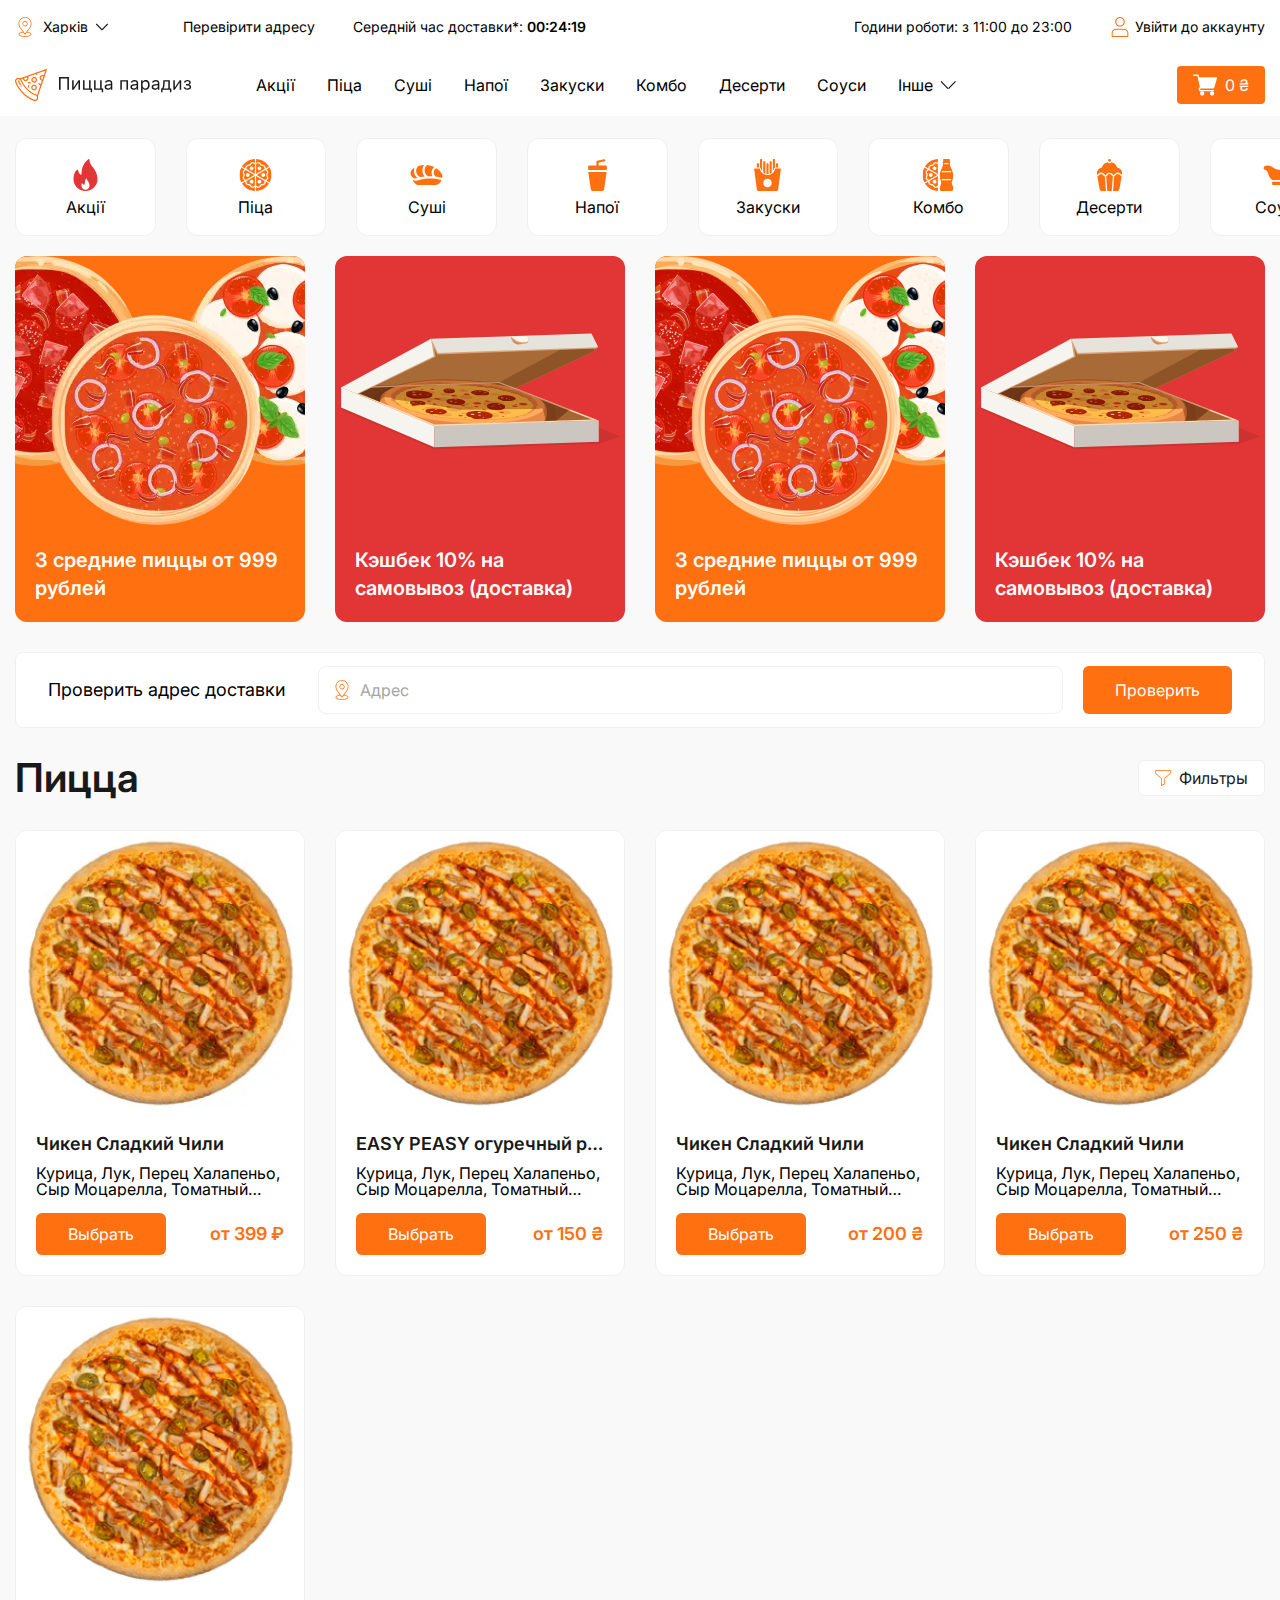
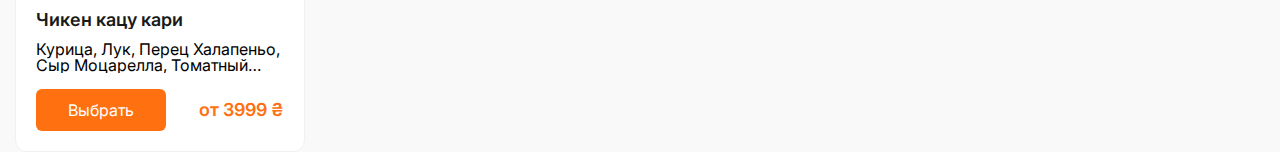
==== commit 54f3e542: "Add files via upload" ====
--- a/index.html
+++ b/index.html
@@ -1,4 +1,4 @@
-<!DOCTYPE html><html lang="uk"><head><meta charset="UTF-8"><meta name="format-detection" content="telephone=no"><link rel="stylesheet" href="css/style.min.css?_v=20240118220923"><link rel="shortcut icon" href="favicon.ico"><meta name="viewport" content="width=device-width, initial-scale=1.0"><title>Пицца</title><script defer src="/app.min.js?_v=20240118220923"></script><link href="/../css/style.css?_v=20240118220923" rel="stylesheet"></head><body> <div class="wrapper"><header class="header"><div class="header__row header__container"><div class="header__column"><div class="header__select"><img src="img/Common/Location.svg" alt="Location">
+<!DOCTYPE html><html lang="uk"><head><meta charset="UTF-8"><meta name="format-detection" content="telephone=no"><link rel="stylesheet" href="css/style.min.css?_v=20240119132227"><link rel="shortcut icon" href="favicon.ico"><meta name="viewport" content="width=device-width, initial-scale=1.0"><title>Пицца</title><script defer src="/app.min.js?_v=20240119132227"></script><link href="/../css/style.css?_v=20240119132227" rel="stylesheet"></head><body> <div class="wrapper"><header class="header"><div class="header__row header__container"><div class="header__column"><div class="header__select"><img src="img/Common/Location.svg" alt="Location">
 <select name="form[]" data-class-modif="form">
 <option value="1" selected>Харків</option>
 <option value="2">Київ</option>
@@ -10,4 +10,4 @@
 <option value="3">львів</option>
 <option value="4">Дніпро</option>
 <option value="5">Івано-Франківськ</option>
-</select></div><a class="header__link" href="#" data-da=".menu__item_mobile, 767">Перевірити адресу</a><div class="header__text">Середній час доставки*: <span class="header__average-time">00:24:19</span></div></div><div class="header__column"><div class="header__text" id="time" data-da=".menu__body-wrapper, 767">Години роботи: з 11:00 до 23:00</div><a class="header__link header__link_right" href="#" data-da=".menu__body, 767, first" id="account"><img src="img/Common/Account.svg" alt="Account"><span>Увійти до аккаунту</span></a></div></div><div class="header__row header__container"><div class="header__menu menu"><a class="menu__logo" href="#"><img src="img/Header/Logo.svg" alt="logo"></a><button class="menu__icon icon-menu" type="button"><span></span></button><div class="menu__body-wrapper"><nav class="menu__body"><div class="menu__body-scroll"><ul class="menu__list"><li class="menu__item"><a class="menu__link" href="">Акції</a></li><li class="menu__item"><a class="menu__link" href="">Піца</a></li><li class="menu__item"><a class="menu__link" href="">Суші</a></li><li class="menu__item"><a class="menu__link" href="">Напої</a></li><li class="menu__item"><a class="menu__link" href="">Закуски</a></li><li class="menu__item"><a class="menu__link" href="">Комбо</a></li><li class="menu__item"><a class="menu__link" href="">Десерти</a></li><li class="menu__item"><a class="menu__link" href="">Соуси</a></li><li class="menu__item"><div class="spollers" data-spollers><details class="spollers__item"><summary class="spollers__title">Інше</summary><div class="spollers__body"><div class="spollers__body-inner"><ul class="menu__more menu-more"><li class="menu__item"><a class="menu__link" href="">Про компанію</a></li><li class="menu__item"><a class="menu__link" href="">Угода користувача</a></li><li class="menu__item"><a class="menu__link" href="">Умови гарантії</a></li><li class="menu__item"><a class="menu__link" href="">Ресторан</a></li><li class="menu__item"><a class="menu__link" href="">Контакти</a></li><li class="menu__item"><a class="menu__link" href="">Підтримка</a></li><li class="menu__item"><a class="menu__link" href="">Відстежити замовлення</a></li><li class="menu__item menu__item_mobile"></li></ul></div></div></details></div></li></ul></div><div class="menu__contact contact"> <div class="contact__row"><div class="contact__item"> <img src="img/Common/phone.svg" alt="phone"><a href=""> +38 (098) 148-82-28</a></div></div><div class="contact__row"><div class="contact__item"> <img src="img/Common/gps.svg" alt="gps"><a href="">Харків, просп. Гагаріна, 23</a></div></div><div class="contact__row"><div class="contact__item"> <img src="img/Common/facebook.svg" alt="facebook"><a href="">Facebok</a></div><div class="contact__item"> <img src="img/Common/instagram.svg" alt="instagram"><a href="">Instagram</a></div></div></div></nav></div></div><a class="header__basket basket" href=""><img class="basket__img" src="img/Common/basket.svg" alt="basket"><span class="basket__num">0</span><span class="basket__Curr">&nbsp;₴</span></a></div></header><main class="page"><section class="categories"> <div class="categories__container swiper-container swiper"><nav class="categories__list swiper-wrapper"><a class="categories__category swiper-slide" href=""><div class="categories__category-inner"> <div class="categories__img"><img src="img/Categories/Fire.svg" alt="Fire"></div><span>Акції   </span></div></a><a class="categories__category swiper-slide" href=""><div class="categories__category-inner"> <div class="categories__img"><img src="img/Categories/Pizza.svg" alt="Pizza"></div><span>Піца</span></div></a><a class="categories__category swiper-slide" href=""><div class="categories__category-inner"> <div class="categories__img"><img src="img/Categories/Sushi.svg" alt="Sushi"></div><span>Суші</span></div></a><a class="categories__category swiper-slide" href=""><div class="categories__category-inner"> <div class="categories__img"><img src="img/Categories/Drink.svg" alt="Drink"></div><span>Напої</span></div></a><a class="categories__category swiper-slide" href=""><div class="categories__category-inner"> <div class="categories__img"><img src="img/Categories/Snacks.svg" alt="Snacks"></div><span>Закуски</span></div></a><a class="categories__category swiper-slide" href=""><div class="categories__category-inner"> <div class="categories__img"><img src="img/Categories/Combo.svg" alt="Combo"></div><span>Комбо</span></div></a><a class="categories__category swiper-slide" href=""><div class="categories__category-inner"> <div class="categories__img"><img src="img/Categories/Dessert.svg" alt="Dessert"></div><span>Десерти</span></div></a><a class="categories__category swiper-slide" href=""><div class="categories__category-inner"> <div class="categories__img"><img src="img/Categories/Sauce.svg" alt="Sauce"></div><span>Соуси</span></div></a></nav></div></section><section class="promotions"><div class="promotions__container swiper-container swiper"><div class="swiper-wrapper"><div class="promotions__promo promo promo_orange swiper-slide"><div class="promo__img"><picture><source srcset="img/promotions/back1.webp" type="image/webp"><picture><source srcset="img/promotions/back1.webp" type="image/webp"><img src="img/promotions/back1.png" alt="pizza"></picture></picture></div><div class="promo__text">3 средние пиццы от 999 рублей</div></div><div class="promotions__promo promo promo_red swiper-slide"><div class="promo__img"><img src="img/promotions/back2.svg" alt="pizza"></div><div class="promo__text">Кэшбек 10% на самовывоз (доставка)</div></div><div class="promotions__promo promo promo_orange swiper-slide"><div class="promo__img"><img src="img/promotions/back1.png" alt="pizza"></div><div class="promo__text">3 средние пиццы от 999 рублей</div></div><div class="promotions__promo promo promo_red swiper-slide"><div class="promo__img"><img src="img/promotions/back2.svg" alt="pizza"></div><div class="promo__text">Кэшбек 10% на самовывоз (доставка)</div></div></div></div></section><section class="CheckAddress"><div class="CheckAddress__container"> <div class="CheckAddress__inner"><div class="CheckAddress__text">Проверить адрес доставки</div><form class="CheckAddress__form" action=""><div class="CheckAddress__input"><img src="img/Common/Location.svg" alt="Location"><input type="text" placeholder="Адрес"></div><button class="CheckAddress__send" type="submit" value="Проверить"><span>Проверить</span><img src="img/Common/Send.svg" alt="send"></button></form></div></div></section></main><footer class="footer"><div class="footer__container"></div></footer></div><script src="js/app.min.js?_v=20240118220923"></script></body></html>+</select></div><a class="header__link" href="#" data-da=".menu__item_mobile, 767">Перевірити адресу</a><div class="header__text">Середній час доставки*: <span class="header__average-time">00:24:19</span></div></div><div class="header__column"><div class="header__text" id="time" data-da=".menu__body-wrapper, 767">Години роботи: з 11:00 до 23:00</div><a class="header__link header__link_right" href="#" data-da=".menu__body, 767, first" id="account"><img src="img/Common/Account.svg" alt="Account"><span>Увійти до аккаунту</span></a></div></div><div class="header__row header__container"><div class="header__menu menu"><a class="menu__logo" href="#"><img src="img/Header/Logo.svg" alt="logo"></a><button class="menu__icon icon-menu" type="button"><span></span></button><div class="menu__body-wrapper"><nav class="menu__body"><div class="menu__body-scroll"><ul class="menu__list"><li class="menu__item"><a class="menu__link" href="#promotions" data-goto-top="10" data-goto-header data-goto="#promotions">Акції</a></li><li class="menu__item"><a class="menu__link" href="">Піца</a></li><li class="menu__item"><a class="menu__link" href="">Суші</a></li><li class="menu__item"><a class="menu__link" href="">Напої</a></li><li class="menu__item"><a class="menu__link" href="">Закуски</a></li><li class="menu__item"><a class="menu__link" href="">Комбо</a></li><li class="menu__item"><a class="menu__link" href="">Десерти</a></li><li class="menu__item"><a class="menu__link" href="">Соуси</a></li><li class="menu__item"><div class="spollers" data-spollers><details class="spollers__item"><summary class="spollers__title">Інше</summary><div class="spollers__body"><div class="spollers__body-inner"><ul class="menu__more menu-more"><li class="menu__item"><a class="menu__link" href="">Про компанію</a></li><li class="menu__item"><a class="menu__link" href="">Угода користувача</a></li><li class="menu__item"><a class="menu__link" href="">Умови гарантії</a></li><li class="menu__item"><a class="menu__link" href="">Ресторан</a></li><li class="menu__item"><a class="menu__link" href="">Контакти</a></li><li class="menu__item"><a class="menu__link" href="">Підтримка</a></li><li class="menu__item"><a class="menu__link" href="">Відстежити замовлення</a></li><li class="menu__item menu__item_mobile"></li></ul></div></div></details></div></li></ul></div><div class="menu__contact contact"> <div class="contact__row"><div class="contact__item"> <img src="img/Common/phone.svg" alt="phone"><a href=""> +38 (098) 148-82-28</a></div></div><div class="contact__row"><div class="contact__item"> <img src="img/Common/gps.svg" alt="gps"><a href="">Харків, просп. Гагаріна, 23</a></div></div><div class="contact__row"><div class="contact__item"> <img src="img/Common/facebook.svg" alt="facebook"><a href="">Facebok</a></div><div class="contact__item"> <img src="img/Common/instagram.svg" alt="instagram"><a href="">Instagram</a></div></div></div></nav></div></div><a class="header__basket basket" href=""><img class="basket__img" src="img/Common/basket.svg" alt="basket"><span class="basket__num">0</span><span class="basket__Curr">&nbsp;₴</span></a></div></header><main class="page"><section class="categories"> <div class="categories__container swiper-container swiper"><nav class="categories__list swiper-wrapper"><a class="categories__category swiper-slide" href=""><div class="categories__category-inner"> <div class="categories__img"><img src="img/Categories/Fire.svg" alt="Fire"></div><span>Акції   </span></div></a><a class="categories__category swiper-slide" href=""><div class="categories__category-inner"> <div class="categories__img"><img src="img/Categories/Pizza.svg" alt="Pizza"></div><span>Піца</span></div></a><a class="categories__category swiper-slide" href=""><div class="categories__category-inner"> <div class="categories__img"><img src="img/Categories/Sushi.svg" alt="Sushi"></div><span>Суші</span></div></a><a class="categories__category swiper-slide" href=""><div class="categories__category-inner"> <div class="categories__img"><img src="img/Categories/Drink.svg" alt="Drink"></div><span>Напої</span></div></a><a class="categories__category swiper-slide" href=""><div class="categories__category-inner"> <div class="categories__img"><img src="img/Categories/Snacks.svg" alt="Snacks"></div><span>Закуски</span></div></a><a class="categories__category swiper-slide" href=""><div class="categories__category-inner"> <div class="categories__img"><img src="img/Categories/Combo.svg" alt="Combo"></div><span>Комбо</span></div></a><a class="categories__category swiper-slide" href=""><div class="categories__category-inner"> <div class="categories__img"><img src="img/Categories/Dessert.svg" alt="Dessert"></div><span>Десерти</span></div></a><a class="categories__category swiper-slide" href=""><div class="categories__category-inner"> <div class="categories__img"><img src="img/Categories/Sauce.svg" alt="Sauce"></div><span>Соуси</span></div></a></nav></div></section><section class="promotions" id="promotions"><div class="promotions__container swiper-container swiper"><div class="swiper-wrapper"><div class="promotions__promo promo promo_orange swiper-slide"><div class="promo__img"><picture><source srcset="img/promotions/back1.webp" type="image/webp"><picture><source srcset="img/promotions/back1.webp" type="image/webp"><img src="img/promotions/back1.png" alt="pizza"></picture></picture></div><div class="promo__text">3 средние пиццы от 999 рублей</div></div><div class="promotions__promo promo promo_red swiper-slide"><div class="promo__img"><img src="img/promotions/back2.svg" alt="pizza"></div><div class="promo__text">Кэшбек 10% на самовывоз (доставка)</div></div><div class="promotions__promo promo promo_orange swiper-slide"><div class="promo__img"><img src="img/promotions/back1.png" alt="pizza"></div><div class="promo__text">3 средние пиццы от 999 рублей</div></div><div class="promotions__promo promo promo_red swiper-slide"><div class="promo__img"><img src="img/promotions/back2.svg" alt="pizza"></div><div class="promo__text">Кэшбек 10% на самовывоз (доставка)</div></div></div></div></section><section class="CheckAddress"><div class="CheckAddress__container"> <div class="CheckAddress__inner"><div class="CheckAddress__text">Проверить адрес доставки</div><form class="CheckAddress__form" action=""><div class="CheckAddress__input"><img src="img/Common/Location.svg" alt="Location"><input type="text" placeholder="Адрес"></div><button class="CheckAddress__send" type="submit" value="Проверить"><span>Проверить</span><img src="img/Common/Send.svg" alt="send"></button></form></div></div></section><section class="priceList"><div class="priceList__container"> <div class="priceList__header"><h1 class="priceList__title">Пицца</h1><button class="priceList__filter button" type="button"><img src="img/Common/Filter.svg" alt="Filter"><span>Фильтры</span></button></div><div class="priceList__grid"><div class="priceList__item priceItem"> <div class="priceItem__inner"><div class="priceItem__img"><picture><source srcset="img/pizzas/pizza1.webp" type="image/webp"><picture><source srcset="img/pizzas/pizza1.webp" type="image/webp"><picture><source srcset="img/pizzas/pizza1.webp" type="image/webp"><picture><source srcset="img/pizzas/pizza1.webp" type="image/webp"><picture><source srcset="img/pizzas/pizza1.webp" type="image/webp"><img src="img/pizzas/pizza1.png" alt="pizza"></picture></picture></picture></picture></picture></div><div class="priceItem__info">  <h2 class="priceItem__name"> <span>Чикен Сладкий Чили</span></h2><div class="priceItem__composition">Курица, Лук, Перец Халапеньо, Сыр Моцарелла, Томатный соус Курица, Лук, Перец Халапеньо, Сыр Моцарелла, Томатный соус</div><div class="priceItem__row"> <button class="priceItem__select button" type="button">Выбрать</button><button class="priceItem__price" type="button">от 399 ₽</button></div></div></div></div><div class="priceList__item priceItem"> <div class="priceItem__inner"><div class="priceItem__img"><img src="img/pizzas/pizza1.png" alt="pizza"></div><div class="priceItem__info">  <h2 class="priceItem__name"> <span>EASY PEASY огуречный расколбас</span></h2><div class="priceItem__composition">Курица, Лук, Перец Халапеньо, Сыр Моцарелла, Томатный соус Курица, Лук, Перец Халапеньо, Сыр Моцарелла, Томатный соус</div><div class="priceItem__row"> <button class="priceItem__select button" type="button">Выбрать</button><button class="priceItem__price" type="button">от 150 ₴</button></div></div></div></div><div class="priceList__item priceItem"> <div class="priceItem__inner"><div class="priceItem__img"><img src="img/pizzas/pizza1.png" alt="pizza"></div><div class="priceItem__info">  <h2 class="priceItem__name"> <span>Чикен Сладкий Чили</span></h2><div class="priceItem__composition">Курица, Лук, Перец Халапеньо, Сыр Моцарелла, Томатный соус Курица, Лук, Перец Халапеньо, Сыр Моцарелла, Томатный соус</div><div class="priceItem__row"> <button class="priceItem__select button" type="button">Выбрать</button><button class="priceItem__price" type="button">от 200 ₴</button></div></div></div></div><div class="priceList__item priceItem"> <div class="priceItem__inner"><div class="priceItem__img"><img src="img/pizzas/pizza1.png" alt="pizza"></div><div class="priceItem__info">  <h2 class="priceItem__name"> <span>Чикен Сладкий Чили</span></h2><div class="priceItem__composition">Курица, Лук, Перец Халапеньо, Сыр Моцарелла, Томатный соус Курица, Лук, Перец Халапеньо, Сыр Моцарелла, Томатный соус</div><div class="priceItem__row"> <button class="priceItem__select button" type="button">Выбрать</button><button class="priceItem__price" type="button">от 250 ₴</button></div></div></div></div><div class="priceList__item priceItem"> <div class="priceItem__inner"><div class="priceItem__img"><img src="img/pizzas/pizza1.png" alt="pizza"></div><div class="priceItem__info">  <h2 class="priceItem__name"> <span>Чикен кацу кари</span></h2><div class="priceItem__composition">Курица, Лук, Перец Халапеньо, Сыр Моцарелла, Томатный соус Курица, Лук, Перец Халапеньо, Сыр Моцарелла, Томатный соус</div><div class="priceItem__row"> <button class="priceItem__select button" type="button">Выбрать</button><button class="priceItem__price" type="button">от 3999 ₴</button></div></div></div></div></div></div></section></main><footer class="footer"><div class="footer__container"></div></footer></div><script src="js/app.min.js?_v=20240119132227"></script></body></html>--- a/css/style.min.css
+++ b/css/style.min.css
@@ -1 +1 @@
-@charset "UTF-8";@import url('https://fonts.googleapis.com/css2?family=Inter:wght@400; 600&display=swap');:root{--primary:#0a9396//Site main color - (Основний колір сайту);--secondary:#94d2bd//Site secondary color - (Додатковий колір сайту);--accent:#0090c1//Site accent color - (Наприклад: кнопки дії, заголовки, посилання);--inverse:#ffff3f//Site inverse color - (Наприклад: для створення контрасту між фоном та текстом);--bg-primary:#242423//BG primary background color - (Основний фоновий колір сайту);--bg-secondary:#7678ed//BG secondary background color - (Додатковий фоновий колір сайту);--bg-accent:#4cc9f0//BG accent - наприклад,може бути використаний для встановлення кольору фону для акцентних елементів,таких як кнопки або іконки.;--bg-inverse:#2d00f7//BG inverse - наприклад,може використовуватися для налаштування кольору фону на світлому тексті.;--text-primary:#fbfffe//Text primary text color - (Основний текстовий колір сайту);--text-secondary:#080708//Text secondary text color - (Додатковий текстовий колір сайту);--text-accent:#e8eddf//Text accent - наприклад,може використовуватися для встановлення кольору тексту для акцентних елементів на сторінці,таких як заголовки або кнопки.;--text-inverse:#e8eddf//Text inverse - наприклад,може використовуватися для налаштування кольору тексту на темному фоні.}*{padding:0;margin:0;border:0}*,:after,:before{-webkit-box-sizing:border-box;box-sizing:border-box}body,html{height:100%;min-width:320px}body{color:#000;line-height:1;font-family:Inter,sans-serif;font-size:1rem;-ms-text-size-adjust:100%;-moz-text-size-adjust:100%;-webkit-text-size-adjust:100%;-webkit-font-smoothing:antialiased;-moz-osx-font-smoothing:grayscale}button,input,textarea{font-family:Inter,sans-serif;font-size:inherit;line-height:inherit}button{cursor:pointer;color:inherit;background-color:transparent}a{color:inherit;text-decoration:none}ul li{list-style:none}img{vertical-align:top}h1,h2,h3,h4,h5,h6{font-weight:inherit;font-size:inherit}.lock body{overflow:hidden;-ms-touch-action:none;touch-action:none;-ms-scroll-chaining:none;overscroll-behavior:none}.wrapper{min-height:100%;display:-webkit-box;display:-ms-flexbox;display:flex;-webkit-box-orient:vertical;-webkit-box-direction:normal;-ms-flex-direction:column;flex-direction:column;overflow:hidden}@supports (overflow:clip){.wrapper{overflow:clip}}.wrapper>main{-webkit-box-flex:1;-ms-flex:1 1 auto;flex:1 1 auto}.wrapper>*{min-width:0}[class*=__container]{max-width:82.5rem;margin:0 auto;padding:0 .9375rem}.select{min-width:0;position:relative}.select__body{position:relative;width:7.5rem}.select__title{color:inherit;text-align:left;background-color:#fff;cursor:pointer;width:100%;border-radius:4px}.select__value{display:-webkit-box;display:-ms-flexbox;display:flex;min-width:0;-webkit-box-align:center;-ms-flex-align:center;align-items:center;height:1.875rem;padding:0 0 0 .5rem;gap:.5rem}.select__value>*{-webkit-box-flex:1;-ms-flex:1 1 auto;flex:1 1 auto}.select__value:after{content:"";-ms-flex-item-align:stretch;-ms-grid-row-align:stretch;align-self:stretch;-webkit-box-flex:0;-ms-flex:0 0 .75rem;flex:0 0 .75rem;-webkit-transition:all .3s ease 0s;transition:all .3s ease 0s;display:-webkit-box;display:-ms-flexbox;display:flex;-webkit-box-pack:center;-ms-flex-pack:center;justify-content:center;-webkit-box-align:center;-ms-flex-align:center;align-items:center;background:url(../img/Common/ArrowDown.svg) no-repeat center}._select-open .select__value:after{-webkit-transform:rotate(-180deg);-ms-transform:rotate(-180deg);transform:rotate(-180deg)}.select__value._select-pseudo-label::before{content:attr(data-pseudo-label);opacity:.5}.select__content{-webkit-box-flex:1;-ms-flex:1 1 auto;flex:1 1 auto;overflow:hidden;text-overflow:ellipsis;white-space:nowrap}.select__text{-webkit-box-flex:1;-ms-flex:1 1 auto;flex:1 1 auto;overflow:hidden;text-overflow:ellipsis;white-space:nowrap}.select__input{width:100%;background-color:transparent;height:100%}.select__options{color:#000;position:absolute;top:calc(100% - .0625rem);width:auto;left:0;border-top:0;padding:10px 0 5px 0;border-radius:12px;border:1px solid #f0f0f0;background:#fff;-webkit-box-shadow:0 2px 8px 0 rgba(25,25,25,.1);box-shadow:0 2px 8px 0 rgba(25,25,25,.1);z-index:100}.select__scroll{overflow-y:auto;overflow-x:hidden;height:12.5rem}.select .simplebar-wrapper{width:auto}.select .simplebar-content{width:-webkit-min-content;width:-moz-min-content;width:min-content}.select__option{width:100%;text-align:left;cursor:pointer;padding:5px 15px;color:inherit}.select__option._select-selected{background-color:#eee}.select__row{display:-webkit-inline-box;display:-ms-inline-flexbox;display:inline-flex;-webkit-box-align:center;-ms-flex-align:center;align-items:center}.select--show-top .select__options{top:auto;bottom:calc(100% - .0625rem);border:1px solid #d9d9d9;border-bottom:0;border-radius:4px 4px 0 0;padding:5px 0 10px 0}._select-tag{cursor:pointer}.spollers{display:-ms-grid;display:grid;gap:15px}.spollers__title{padding-right:24px}.spollers__title img{-webkit-transition:.5s;transition:.5s}._spoller-init .spollers__title{cursor:pointer}._spoller-init .spollers__title::after,._spoller-init .spollers__title::before{content:"";position:absolute;right:0;top:50%;background-color:#000;height:1px;width:10px;-webkit-transition:-webkit-transform .5s ease 0s;transition:-webkit-transform .5s ease 0s;transition:transform .5s ease 0s;transition:transform .5s ease 0s,-webkit-transform .5s ease 0s;-webkit-transform:translate(-75%,-50%) rotate(45deg);-ms-transform:translate(-75%,-50%) rotate(45deg);transform:translate(-75%,-50%) rotate(45deg)}._spoller-init .spollers__title::after{-webkit-transform:translate(0,-50%) rotate(-45deg);-ms-transform:translate(0,-50%) rotate(-45deg);transform:translate(0,-50%) rotate(-45deg)}._spoller-init .spollers__title._spoller-active::before{-webkit-transform:translateX(-75%) rotate(-45deg);-ms-transform:translateX(-75%) rotate(-45deg);transform:translateX(-75%) rotate(-45deg)}._spoller-init .spollers__title._spoller-active::after{-webkit-transform:rotate(45deg);-ms-transform:rotate(45deg);transform:rotate(45deg)}.spollers__body{padding:1.25rem;border-radius:.75rem;border:1px solid #f0f0f0;-webkit-box-shadow:0 2px 8px 0 rgba(25,25,25,.1);box-shadow:0 2px 8px 0 rgba(25,25,25,.1);overflow:visible!important;position:relative;background:#fff}.spollers__body::after{content:"";background:#fff;border:1px solid #f0f0f0;border-right:0;border-bottom:0;width:.625rem;height:.625rem;position:absolute;top:0;-webkit-transform:translate(-50%,-50%) rotate(45deg);-ms-transform:translate(-50%,-50%) rotate(45deg);transform:translate(-50%,-50%) rotate(45deg);left:50%}.spollers__body-inner{overflow:hidden;height:100%}[class*=-ibg]{position:relative}[class*=-ibg] img{position:absolute;width:100%;height:100%;top:0;left:0;-o-object-fit:cover;object-fit:cover}[class*=-ibg--contain] img{-o-object-fit:contain;object-fit:contain}.dropDownMenu{border:1px solid #f0f0f0;background:#fff;-webkit-box-shadow:0 2px 8px 0 rgba(25,25,25,.1);box-shadow:0 2px 8px 0 rgba(25,25,25,.1)}summary{list-style-type:none;cursor:pointer}.contact{display:-webkit-box;display:-ms-flexbox;display:flex;-webkit-box-orient:vertical;-webkit-box-direction:normal;-ms-flex-direction:column;flex-direction:column;gap:1.25rem}.contact__row{display:-webkit-box;display:-ms-flexbox;display:flex;gap:1.5rem}.contact__item{display:-webkit-box;display:-ms-flexbox;display:flex;gap:.75rem;-webkit-box-align:center;-ms-flex-align:center;align-items:center}.contact__item a{font-family:SF Pro Text}.contact__item img{height:1.25rem;width:1.25rem}.header{position:fixed;z-index:1;width:100%;top:0;left:0;background:#fff}.header::before{content:"";position:absolute;top:0;left:0;width:100%;height:100%;background-color:#fff;z-index:6;display:none;border-bottom:.0625rem solid #f0f0f0}.header__row{display:-webkit-box;display:-ms-flexbox;display:flex;-webkit-box-align:center;-ms-flex-align:center;align-items:center;padding-bottom:.75rem;padding-top:.75rem;gap:4rem;width:100%}.header__row:first-child{font-size:.875rem;gap:.9375rem;position:relative;z-index:9}.header__row:nth-child(1n+2){-webkit-box-pack:justify;-ms-flex-pack:justify;justify-content:space-between}.header__column{display:-webkit-box;display:-ms-flexbox;display:flex;-webkit-box-align:center;-ms-flex-align:center;align-items:center;height:100%;line-height:100%}.header__column:last-child{text-align:right;margin-left:auto}.header__select{display:-webkit-box;display:-ms-flexbox;display:flex;-webkit-box-align:center;-ms-flex-align:center;align-items:center;width:130px}.header__select .select{width:100%}.header__select .select__content{-webkit-box-flex:0;-ms-flex:0 1 auto;flex:0 1 auto}.header__link{display:-webkit-box;display:-ms-flexbox;display:flex;-webkit-box-align:center;-ms-flex-align:center;align-items:center;gap:.3125rem}.header__average-time{font-weight:600}.menu{display:-webkit-box;display:-ms-flexbox;display:flex;-webkit-box-align:center;-ms-flex-align:center;align-items:center;gap:4rem}.menu__body-wrapper{display:contents}.menu__body .header__link#account{height:-webkit-max-content;height:-moz-max-content;height:max-content;width:100%;padding:20px;border-bottom:.0625rem solid #f0f0f0;font-size:1.25rem;font-style:normal;font-weight:400}.menu__list{display:-webkit-box;display:-ms-flexbox;display:flex;gap:2rem}.menu__item_mobile{display:none}.menu__contact{display:none;padding:1.25rem;border-top:.0625rem solid #f0f0f0}.menu .spollers{position:relative}.menu .spollers__title{-webkit-box-align:center;-ms-flex-align:center;align-items:center;font-size:inherit}.menu .spollers__body{position:absolute;top:150%;left:-75%}.menu__more{display:-webkit-box;display:-ms-flexbox;display:flex;-webkit-box-orient:vertical;-webkit-box-direction:normal;-ms-flex-direction:column;flex-direction:column;gap:.625rem}.basket{background:#ff7010;color:#fff;display:-webkit-box;display:-ms-flexbox;display:flex;-webkit-box-align:center;-ms-flex-align:center;align-items:center;padding:.5rem 1rem;border-radius:.25rem;margin-left:auto;position:relative}.basket__img{margin-right:.5rem}.icon-menu{display:none}.page{padding-top:7.375rem;background:#f9f9f9}.categories{padding:1.25rem 0}.categories__container{overflow:auto}.categories__list{display:-webkit-box;display:-ms-flexbox;display:flex}.categories__category{width:auto;border-radius:.375rem;border:1px solid var(--Line-gray,#f0f0f0);background:#fff;padding:.5rem .75rem;display:-webkit-box;display:-ms-flexbox;display:flex;-webkit-box-pack:center;-ms-flex-pack:center;justify-content:center}.categories__category-inner{display:-webkit-box;display:-ms-flexbox;display:flex;-webkit-box-align:center;-ms-flex-align:center;align-items:center;height:100%;gap:.5rem}.categories__category-inner span{-webkit-hyphens:auto;-ms-hyphens:auto;hyphens:auto}.categories__img{height:2rem;width:2rem;display:-webkit-box;display:-ms-flexbox;display:flex;-webkit-box-pack:center;-ms-flex-pack:center;justify-content:center;-webkit-box-align:center;-ms-flex-align:center;align-items:center}.promotions{margin-bottom:1.875rem}.promo{border-radius:.75rem;display:-webkit-box;display:-ms-flexbox;display:flex;-webkit-box-orient:vertical;-webkit-box-direction:normal;-ms-flex-direction:column;flex-direction:column;-webkit-box-flex:0;-ms-flex-positive:0;flex-grow:0;-ms-flex-negative:0;flex-shrink:0;overflow:hidden}.promo_orange{background-color:#ff7010}.promo_red{background-color:#e23535}.promo__img{display:-webkit-box;display:-ms-flexbox;display:flex;-webkit-box-pack:center;-ms-flex-pack:center;justify-content:center;-webkit-box-flex:1;-ms-flex:1 1 100%;flex:1 1 100%;-webkit-box-align:center;-ms-flex-align:center;align-items:center}.promo__text{color:#fff;font-size:1.25rem;font-weight:600;line-height:140%;padding:1.25rem}.CheckAddress__inner{border-radius:.5rem;border:.0625rem solid #f0f0f0;background:#fff;display:-webkit-box;display:-ms-flexbox;display:flex;gap:1rem;padding:1.5rem 1.25rem 1.25rem 1.25rem;-webkit-box-align:center;-ms-flex-align:center;align-items:center;-webkit-box-orient:vertical;-webkit-box-direction:normal;-ms-flex-direction:column;flex-direction:column}.CheckAddress__text{font-size:1rem;-webkit-box-flex:0;-ms-flex:0 0 auto;flex:0 0 auto;font-weight:600}.CheckAddress__form{display:-webkit-box;display:-ms-flexbox;display:flex;gap:1.25rem;-webkit-box-flex:1;-ms-flex:1 1 100%;flex:1 1 100%;position:relative;width:100%}.CheckAddress__input{display:-webkit-box;display:-ms-flexbox;display:flex;gap:.5rem;border-radius:.5rem;border:.0625rem solid #f0f0f0;background:#fff;padding:.6875rem;padding-right:3.4375rem;-webkit-box-flex:1;-ms-flex:1 1 100%;flex:1 1 100%}.CheckAddress__input input{outline:0;width:100%}.CheckAddress__input input::-webkit-input-placeholder{-webkit-transition:opacity .3s;transition:opacity .3s;color:#a5a5a5;font-size:.875rem}.CheckAddress__input input::-moz-placeholder{-moz-transition:opacity .3s;transition:opacity .3s;color:#a5a5a5;font-size:.875rem}.CheckAddress__input input:-ms-input-placeholder{-ms-transition:opacity .3s;transition:opacity .3s;color:#a5a5a5;font-size:.875rem}.CheckAddress__input input::-ms-input-placeholder{-ms-transition:opacity .3s;transition:opacity .3s;color:#a5a5a5;font-size:.875rem}.CheckAddress__input input::placeholder{-webkit-transition:opacity .3s;transition:opacity .3s;color:#a5a5a5;font-size:.875rem}.CheckAddress__input input:focus::-webkit-input-placeholder{opacity:0}.CheckAddress__input input:focus::-moz-placeholder{opacity:0}.CheckAddress__input input:focus:-ms-input-placeholder{opacity:0}.CheckAddress__input input:focus::-ms-input-placeholder{opacity:0}.CheckAddress__input input:focus::placeholder{opacity:0}.CheckAddress__send{color:#fff;border-radius:.375rem;background:var(--Primary,#ff7010);padding:.875rem;cursor:pointer;position:absolute;bottom:0;top:0;right:0}.CheckAddress__send span{display:none}.CheckAddress__send img{display:block}.swiper{overflow:hidden}.swiper-initialized{-ms-touch-action:pan-y;touch-action:pan-y}.swiper-wrapper{width:100%;height:100%;-webkit-box-sizing:content-box;box-sizing:content-box;display:-webkit-box;display:-ms-flexbox;display:flex}.swiper-vertical .swiper-wrapper{-webkit-box-orient:vertical;-webkit-box-direction:normal;-ms-flex-direction:column;flex-direction:column}.swiper-autoheight .swiper-wrapper{-webkit-box-align:start;-ms-flex-align:start;align-items:flex-start}.swiper-initialized .swiper-slide{-ms-flex-negative:0;flex-shrink:0}.swiper-android .swiper-slide,.swiper-android .swiper-wrapper{-webkit-transform:translate3d(0,0,0);transform:translate3d(0,0,0)}.swiper-button-lock{display:none!important}[data-simplebar]{position:relative;-webkit-box-orient:vertical;-webkit-box-direction:normal;-ms-flex-direction:column;flex-direction:column;-ms-flex-wrap:wrap;flex-wrap:wrap;-webkit-box-pack:start;-ms-flex-pack:start;justify-content:flex-start;-ms-flex-line-pack:start;align-content:flex-start;-webkit-box-align:start;-ms-flex-align:start;align-items:flex-start}.simplebar-wrapper{overflow:hidden;width:inherit;height:inherit;max-width:inherit;max-height:inherit}.simplebar-mask{direction:inherit;position:absolute;overflow:hidden;padding:0;margin:0;left:0;top:0;bottom:0;right:0;width:auto!important;height:auto!important;z-index:0}.simplebar-offset{direction:inherit!important;-webkit-box-sizing:inherit!important;box-sizing:inherit!important;resize:none!important;position:absolute;top:0;left:0;bottom:0;right:0;padding:0;margin:0;-webkit-overflow-scrolling:touch}.simplebar-content-wrapper{direction:inherit;-webkit-box-sizing:border-box!important;box-sizing:border-box!important;position:relative;display:block;height:100%;width:auto;max-width:100%;max-height:100%;overflow:auto;scrollbar-width:none;-ms-overflow-style:none}.simplebar-content-wrapper::-webkit-scrollbar,.simplebar-hide-scrollbar::-webkit-scrollbar{display:none;width:0;height:0}.simplebar-content:after,.simplebar-content:before{content:" ";display:table}.simplebar-placeholder{max-height:100%;max-width:100%;width:100%;pointer-events:none}.simplebar-height-auto-observer-wrapper{-webkit-box-sizing:inherit!important;box-sizing:inherit!important;height:100%;width:100%;max-width:1px;position:relative;float:left;max-height:1px;overflow:hidden;z-index:-1;padding:0;margin:0;pointer-events:none;-webkit-box-flex:inherit;-ms-flex-positive:inherit;flex-grow:inherit;-ms-flex-negative:0;flex-shrink:0;-ms-flex-preferred-size:0;flex-basis:0}.simplebar-height-auto-observer{-webkit-box-sizing:inherit;box-sizing:inherit;display:block;opacity:0;position:absolute;top:0;left:0;height:1000%;width:1000%;min-height:1px;min-width:1px;overflow:hidden;pointer-events:none;z-index:-1}.simplebar-track{z-index:1;position:absolute;right:0;bottom:0;pointer-events:none;overflow:hidden}[data-simplebar].simplebar-dragging{pointer-events:none;-webkit-touch-callout:none;-webkit-user-select:none;-moz-user-select:none;-ms-user-select:none;user-select:none}[data-simplebar].simplebar-dragging .simplebar-content{pointer-events:none;-webkit-touch-callout:none;-webkit-user-select:none;-moz-user-select:none;-ms-user-select:none;user-select:none}[data-simplebar].simplebar-dragging .simplebar-track{pointer-events:all}.simplebar-scrollbar{position:absolute;left:0;right:0;min-height:10px}.simplebar-scrollbar:before{position:absolute;content:"";background:#000;border-radius:7px;left:2px;right:2px;opacity:0;-webkit-transition:opacity .2s .5s linear;transition:opacity .2s .5s linear}.simplebar-scrollbar.simplebar-visible:before{opacity:.5;-webkit-transition-delay:0s;transition-delay:0s;-webkit-transition-duration:0s;transition-duration:0s}.simplebar-track.simplebar-vertical{top:0;width:11px}.simplebar-scrollbar:before{top:2px;bottom:2px;left:2px;right:2px}.simplebar-track.simplebar-horizontal{left:0;height:11px}.simplebar-track.simplebar-horizontal .simplebar-scrollbar{right:auto;left:0;top:0;bottom:0;min-height:0;min-width:10px;width:auto}[data-simplebar-direction=rtl] .simplebar-track.simplebar-vertical{right:auto;left:0}.simplebar-dummy-scrollbar-size{direction:rtl;position:fixed;opacity:0;visibility:hidden;height:500px;width:500px;overflow-y:hidden;overflow-x:scroll;-ms-overflow-style:scrollbar!important}.simplebar-dummy-scrollbar-size>div{width:200%;height:200%;margin:10px 0}.simplebar-hide-scrollbar{position:fixed;left:0;visibility:hidden;overflow-y:scroll;scrollbar-width:none;-ms-overflow-style:none}@media (min-width:47.99875em){.categories__category{padding:1.25rem .75rem;border-radius:.75rem}.categories__category-inner{-webkit-box-orient:vertical;-webkit-box-direction:normal;-ms-flex-direction:column;flex-direction:column}.CheckAddress__inner{-webkit-box-orient:horizontal;-webkit-box-direction:normal;-ms-flex-direction:row;flex-direction:row;gap:2rem;padding:.8125rem 2rem}.CheckAddress__text{font-size:1.125rem;font-weight:400}.CheckAddress__form{width:auto}.CheckAddress__input input::-webkit-input-placeholder{font-size:1rem}.CheckAddress__input input::-moz-placeholder{font-size:1rem}.CheckAddress__input input:-ms-input-placeholder{font-size:1rem}.CheckAddress__input input::-ms-input-placeholder{font-size:1rem}.CheckAddress__input input::placeholder{font-size:1rem}.CheckAddress__input{padding:.8125rem}.CheckAddress__send{position:static;padding:.8125rem 2rem}.CheckAddress__send span{display:inline}.CheckAddress__send img{display:none}}@media (min-width:82.5em){.header__column{gap:2.5rem}}@media (max-width:25em){.menu__logo{width:2.5rem;overflow:hidden}}@media (max-width:61.99875em){.header__column:last-child .header__link#account{width:5.625rem;-ms-flex-negative:0;flex-shrink:0;-webkit-box-flex:0;-ms-flex-positive:0;flex-grow:0}}@media (max-width:47.9375em){.header::before{display:block}.header__row:nth-child(1n+2){gap:1rem}.header__row{border-bottom:.0625rem solid #f0f0f0}.header__column{gap:.9375rem}.menu__logo{position:relative;z-index:8;-webkit-box-ordinal-group:2;-ms-flex-order:1;order:1}.menu__contact{display:-webkit-box;display:-ms-flexbox;display:flex}.menu .spollers{font-size:inherit}.menu .spollers::after{display:none}.menu .spollers__body{position:static;-webkit-box-shadow:none;box-shadow:none;border:none;padding-bottom:0}.menu .spollers__title{position:relative}.menu-open .menu__body-wrapper{-webkit-transform:translate(0,0);-ms-transform:translate(0,0);transform:translate(0,0)}.menu-open .menu__item_mobile{display:inline-block}.lock .menu__body-wrapper{-webkit-transition:-webkit-transform .4s ease;transition:-webkit-transform .4s ease;transition:transform .4s ease;transition:transform .4s ease,-webkit-transform .4s ease}.lock .menu__body-wrapper .header__text#time{padding:1rem 0;display:-webkit-box;display:-ms-flexbox;display:flex;-webkit-box-pack:center;-ms-flex-pack:center;justify-content:center;font-size:1rem;border-top:.0625rem solid #f0f0f0;color:#a5a5a5;background-color:#fff}.menu{display:contents}.menu__body-wrapper{display:-webkit-box;display:-ms-flexbox;display:flex;-webkit-box-orient:vertical;-webkit-box-direction:normal;-ms-flex-direction:column;flex-direction:column;-webkit-transform:translate(0,-100%);-ms-transform:translate(0,-100%);transform:translate(0,-100%);top:0;position:fixed;left:0;width:100%;height:100%;padding-top:7.25rem}.menu__body{z-index:3;width:100%;height:100%;overflow:auto;background-color:#fff}.menu__body-scroll{height:-webkit-max-content;height:-moz-max-content;height:max-content;overflow:auto}.menu__content{height:100%;overflow:auto;margin-top:30px}.menu__list{-webkit-box-orient:vertical;-webkit-box-direction:normal;-ms-flex-direction:column;flex-direction:column;gap:1.25rem;padding:1.25rem;overflow:auto}.menu__item{font-size:1.25rem}.basket{position:relative;z-index:8;-webkit-box-ordinal-group:3;-ms-flex-order:2;order:2}}@media (max-width:47.99875em){.header__column:first-child{-webkit-box-pack:justify;-ms-flex-pack:justify;justify-content:space-between;-webkit-box-flex:0;-ms-flex:0 0 100%;flex:0 0 100%;text-align:right}.header__column:last-child{display:none}.icon-menu{-webkit-box-ordinal-group:4;-ms-flex-order:3;order:3;display:block;position:relative;z-index:10;width:1.875rem;height:1.125rem}.icon-menu span,.icon-menu::after,.icon-menu::before{content:"";-webkit-transition:all .3s ease 0s;transition:all .3s ease 0s;right:0;position:absolute;width:100%;height:.125rem;background-color:#000}.icon-menu::before{top:0}.icon-menu::after{bottom:0}.icon-menu span{top:calc(50% - .0625rem)}.menu-open .icon-menu span{width:0}.menu-open .icon-menu::before{top:calc(50% - .0625rem);-webkit-transform:rotate(-45deg);-ms-transform:rotate(-45deg);transform:rotate(-45deg)}.menu-open .icon-menu::after{bottom:calc(50% - .0625rem);-webkit-transform:rotate(45deg);-ms-transform:rotate(45deg);transform:rotate(45deg)}}@media (max-width:47.99875em) and (any-hover:none){.icon-menu{cursor:default}}@media (min-width:47.9375em) and (max-width:82.5em){@supports (gap:clamp(0.9375rem ,-1.2296564195rem + 4.52079566vw ,2.5rem)){.header__column{gap:clamp(.9375rem ,-1.2296564195rem + 4.52079566vw ,2.5rem)}}@supports not (gap:clamp(0.9375rem ,-1.2296564195rem + 4.52079566vw ,2.5rem)){.header__column{gap:calc(.9375rem + 1.5625 * (100vw - 47.9375rem)/ 34.5625)}}}@media (any-hover:hover){.select__option:hover{background:#d9d9d9}}+@charset "UTF-8";@import url('https://fonts.googleapis.com/css2?family=Inter:wght@400; 600&display=swap');:root{--primary:#0a9396//Site main color - (Основний колір сайту);--secondary:#94d2bd//Site secondary color - (Додатковий колір сайту);--accent:#0090c1//Site accent color - (Наприклад: кнопки дії, заголовки, посилання);--inverse:#ffff3f//Site inverse color - (Наприклад: для створення контрасту між фоном та текстом);--bg-primary:#242423//BG primary background color - (Основний фоновий колір сайту);--bg-secondary:#7678ed//BG secondary background color - (Додатковий фоновий колір сайту);--bg-accent:#4cc9f0//BG accent - наприклад,може бути використаний для встановлення кольору фону для акцентних елементів,таких як кнопки або іконки.;--bg-inverse:#2d00f7//BG inverse - наприклад,може використовуватися для налаштування кольору фону на світлому тексті.;--text-primary:#fbfffe//Text primary text color - (Основний текстовий колір сайту);--text-secondary:#080708//Text secondary text color - (Додатковий текстовий колір сайту);--text-accent:#e8eddf//Text accent - наприклад,може використовуватися для встановлення кольору тексту для акцентних елементів на сторінці,таких як заголовки або кнопки.;--text-inverse:#e8eddf//Text inverse - наприклад,може використовуватися для налаштування кольору тексту на темному фоні.}*{padding:0;margin:0;border:0}*,:after,:before{-webkit-box-sizing:border-box;box-sizing:border-box}body,html{height:100%;min-width:320px}body{color:#000;line-height:1;font-family:Inter,sans-serif;font-size:1rem;-ms-text-size-adjust:100%;-moz-text-size-adjust:100%;-webkit-text-size-adjust:100%;-webkit-font-smoothing:antialiased;-moz-osx-font-smoothing:grayscale}button,input,textarea{font-family:Inter,sans-serif;font-size:inherit;line-height:inherit}button{cursor:pointer;color:inherit;background-color:transparent}a{color:inherit;text-decoration:none}ul li{list-style:none}img{vertical-align:top}h1,h2,h3,h4,h5,h6{font-weight:inherit;font-size:inherit}.lock body{overflow:hidden;-ms-touch-action:none;touch-action:none;-ms-scroll-chaining:none;overscroll-behavior:none}.wrapper{min-height:100%;display:-webkit-box;display:-ms-flexbox;display:flex;-webkit-box-orient:vertical;-webkit-box-direction:normal;-ms-flex-direction:column;flex-direction:column;overflow:hidden}@supports (overflow:clip){.wrapper{overflow:clip}}.wrapper>main{-webkit-box-flex:1;-ms-flex:1 1 auto;flex:1 1 auto}.wrapper>*{min-width:0}[class*=__container]{max-width:82.5rem;margin:0 auto;padding:0 .9375rem}.select{min-width:0;position:relative}.select__body{position:relative;width:7.5rem}.select__title{color:inherit;text-align:left;background-color:#fff;cursor:pointer;width:100%;border-radius:4px}.select__value{display:-webkit-box;display:-ms-flexbox;display:flex;min-width:0;-webkit-box-align:center;-ms-flex-align:center;align-items:center;height:1.875rem;padding:0 0 0 .5rem;gap:.5rem}.select__value>*{-webkit-box-flex:1;-ms-flex:1 1 auto;flex:1 1 auto}.select__value:after{content:"";-ms-flex-item-align:stretch;-ms-grid-row-align:stretch;align-self:stretch;-webkit-box-flex:0;-ms-flex:0 0 .75rem;flex:0 0 .75rem;-webkit-transition:all .3s ease 0s;transition:all .3s ease 0s;display:-webkit-box;display:-ms-flexbox;display:flex;-webkit-box-pack:center;-ms-flex-pack:center;justify-content:center;-webkit-box-align:center;-ms-flex-align:center;align-items:center;background:url(../img/Common/ArrowDown.svg) no-repeat center}._select-open .select__value:after{-webkit-transform:rotate(-180deg);-ms-transform:rotate(-180deg);transform:rotate(-180deg)}.select__value._select-pseudo-label::before{content:attr(data-pseudo-label);opacity:.5}.select__content{-webkit-box-flex:1;-ms-flex:1 1 auto;flex:1 1 auto;overflow:hidden;text-overflow:ellipsis;white-space:nowrap}.select__text{-webkit-box-flex:1;-ms-flex:1 1 auto;flex:1 1 auto;overflow:hidden;text-overflow:ellipsis;white-space:nowrap}.select__input{width:100%;background-color:transparent;height:100%}.select__options{color:#000;position:absolute;top:calc(100% - .0625rem);width:auto;left:0;border-top:0;padding:10px 0 5px 0;border-radius:12px;border:1px solid #f0f0f0;background:#fff;-webkit-box-shadow:0 2px 8px 0 rgba(25,25,25,.1);box-shadow:0 2px 8px 0 rgba(25,25,25,.1);z-index:100}.select__scroll{overflow-y:auto;overflow-x:hidden;height:12.5rem}.select .simplebar-wrapper{width:auto}.select .simplebar-content{width:-webkit-min-content;width:-moz-min-content;width:min-content}.select__option{width:100%;text-align:left;cursor:pointer;padding:5px 15px;color:inherit}.select__option._select-selected{background-color:#eee}.select__row{display:-webkit-inline-box;display:-ms-inline-flexbox;display:inline-flex;-webkit-box-align:center;-ms-flex-align:center;align-items:center}.select--show-top .select__options{top:auto;bottom:calc(100% - .0625rem);border:1px solid #d9d9d9;border-bottom:0;border-radius:4px 4px 0 0;padding:5px 0 10px 0}._select-tag{cursor:pointer}.spollers{display:-ms-grid;display:grid;gap:15px}.spollers__title{padding-right:24px}.spollers__title img{-webkit-transition:.5s;transition:.5s}._spoller-init .spollers__title{cursor:pointer}._spoller-init .spollers__title::after,._spoller-init .spollers__title::before{content:"";position:absolute;right:0;top:50%;background-color:#000;height:1px;width:10px;-webkit-transition:-webkit-transform .5s ease 0s;transition:-webkit-transform .5s ease 0s;transition:transform .5s ease 0s;transition:transform .5s ease 0s,-webkit-transform .5s ease 0s;-webkit-transform:translate(-75%,-50%) rotate(45deg);-ms-transform:translate(-75%,-50%) rotate(45deg);transform:translate(-75%,-50%) rotate(45deg)}._spoller-init .spollers__title::after{-webkit-transform:translate(0,-50%) rotate(-45deg);-ms-transform:translate(0,-50%) rotate(-45deg);transform:translate(0,-50%) rotate(-45deg)}._spoller-init .spollers__title._spoller-active::before{-webkit-transform:translateX(-75%) rotate(-45deg);-ms-transform:translateX(-75%) rotate(-45deg);transform:translateX(-75%) rotate(-45deg)}._spoller-init .spollers__title._spoller-active::after{-webkit-transform:rotate(45deg);-ms-transform:rotate(45deg);transform:rotate(45deg)}.spollers__body{padding:1.25rem;border-radius:.75rem;border:1px solid #f0f0f0;-webkit-box-shadow:0 2px 8px 0 rgba(25,25,25,.1);box-shadow:0 2px 8px 0 rgba(25,25,25,.1);overflow:visible!important;position:relative;background:#fff}.spollers__body::after{content:"";background:#fff;border:1px solid #f0f0f0;border-right:0;border-bottom:0;width:.625rem;height:.625rem;position:absolute;top:0;-webkit-transform:translate(-50%,-50%) rotate(45deg);-ms-transform:translate(-50%,-50%) rotate(45deg);transform:translate(-50%,-50%) rotate(45deg);left:50%}.spollers__body-inner{overflow:hidden;height:100%}[class*=-ibg]{position:relative}[class*=-ibg] img{position:absolute;width:100%;height:100%;top:0;left:0;-o-object-fit:cover;object-fit:cover}[class*=-ibg--contain] img{-o-object-fit:contain;object-fit:contain}.dropDownMenu{border:1px solid #f0f0f0;background:#fff;-webkit-box-shadow:0 2px 8px 0 rgba(25,25,25,.1);box-shadow:0 2px 8px 0 rgba(25,25,25,.1)}summary{list-style-type:none;cursor:pointer}.contact{display:-webkit-box;display:-ms-flexbox;display:flex;-webkit-box-orient:vertical;-webkit-box-direction:normal;-ms-flex-direction:column;flex-direction:column;gap:1.25rem}.contact__row{display:-webkit-box;display:-ms-flexbox;display:flex;gap:1.5rem}.contact__item{display:-webkit-box;display:-ms-flexbox;display:flex;gap:.75rem;-webkit-box-align:center;-ms-flex-align:center;align-items:center}.contact__item a{font-family:SF Pro Text}.contact__item img{height:1.25rem;width:1.25rem}.button{color:#fff;border-radius:.375rem;background:#ff7010;padding:.8125rem 2rem;cursor:pointer}.header{position:fixed;z-index:1;width:100%;top:0;left:0;background:#fff}.header::before{content:"";position:absolute;top:0;left:0;width:100%;height:100%;background-color:#fff;z-index:6;display:none;border-bottom:.0625rem solid #f0f0f0}.header__row{display:-webkit-box;display:-ms-flexbox;display:flex;-webkit-box-align:center;-ms-flex-align:center;align-items:center;padding-bottom:.75rem;padding-top:.75rem;gap:4rem;width:100%}.header__row:first-child{font-size:.875rem;gap:.9375rem;position:relative;z-index:9}.header__row:nth-child(1n+2){-webkit-box-pack:justify;-ms-flex-pack:justify;justify-content:space-between}.header__column{display:-webkit-box;display:-ms-flexbox;display:flex;-webkit-box-align:center;-ms-flex-align:center;align-items:center;height:100%;line-height:100%}.header__column:last-child{text-align:right;margin-left:auto}.header__select{display:-webkit-box;display:-ms-flexbox;display:flex;-webkit-box-align:center;-ms-flex-align:center;align-items:center;width:130px}.header__select .select{width:100%}.header__select .select__content{-webkit-box-flex:0;-ms-flex:0 1 auto;flex:0 1 auto}.header__link{display:-webkit-box;display:-ms-flexbox;display:flex;-webkit-box-align:center;-ms-flex-align:center;align-items:center;gap:.3125rem}.header__average-time{font-weight:600}.menu{display:-webkit-box;display:-ms-flexbox;display:flex;-webkit-box-align:center;-ms-flex-align:center;align-items:center;gap:4rem}.menu__body-wrapper{display:contents}.menu__body .header__link#account{height:-webkit-max-content;height:-moz-max-content;height:max-content;width:100%;padding:20px;border-bottom:.0625rem solid #f0f0f0;font-size:1.25rem;font-style:normal;font-weight:400}.menu__list{display:-webkit-box;display:-ms-flexbox;display:flex;gap:2rem}.menu__item_mobile{display:none}.menu__contact{display:none;padding:1.25rem;border-top:.0625rem solid #f0f0f0}.menu .spollers{position:relative}.menu .spollers__title{-webkit-box-align:center;-ms-flex-align:center;align-items:center;font-size:inherit}.menu .spollers__body{position:absolute;top:150%;left:-75%}.menu__more{display:-webkit-box;display:-ms-flexbox;display:flex;-webkit-box-orient:vertical;-webkit-box-direction:normal;-ms-flex-direction:column;flex-direction:column;gap:.625rem}.basket{background:#ff7010;color:#fff;display:-webkit-box;display:-ms-flexbox;display:flex;-webkit-box-align:center;-ms-flex-align:center;align-items:center;padding:.5rem 1rem;border-radius:.25rem;margin-left:auto;position:relative}.basket__img{margin-right:.5rem}.icon-menu{display:none}.page{padding-top:7.375rem;background:#f9f9f9}.categories{padding:1.25rem 0}.categories__container{overflow:auto}.categories__list{display:-webkit-box;display:-ms-flexbox;display:flex}.categories__category{width:auto;border-radius:.375rem;border:1px solid var(--Line-gray,#f0f0f0);background:#fff;padding:.5rem .75rem;display:-webkit-box;display:-ms-flexbox;display:flex;-webkit-box-pack:center;-ms-flex-pack:center;justify-content:center}.categories__category-inner{display:-webkit-box;display:-ms-flexbox;display:flex;-webkit-box-align:center;-ms-flex-align:center;align-items:center;height:100%;gap:.5rem}.categories__category-inner span{-webkit-hyphens:auto;-ms-hyphens:auto;hyphens:auto}.categories__img{height:2rem;width:2rem;display:-webkit-box;display:-ms-flexbox;display:flex;-webkit-box-pack:center;-ms-flex-pack:center;justify-content:center;-webkit-box-align:center;-ms-flex-align:center;align-items:center}.promotions{margin-bottom:1.875rem}.promo{border-radius:.75rem;display:-webkit-box;display:-ms-flexbox;display:flex;-webkit-box-orient:vertical;-webkit-box-direction:normal;-ms-flex-direction:column;flex-direction:column;-webkit-box-flex:0;-ms-flex-positive:0;flex-grow:0;-ms-flex-negative:0;flex-shrink:0;overflow:hidden}.promo_orange{background-color:#ff7010}.promo_red{background-color:#e23535}.promo__img{display:-webkit-box;display:-ms-flexbox;display:flex;-webkit-box-pack:center;-ms-flex-pack:center;justify-content:center;-webkit-box-flex:1;-ms-flex:1 1 100%;flex:1 1 100%;-webkit-box-align:center;-ms-flex-align:center;align-items:center}.promo__text{color:#fff;font-size:1.25rem;font-weight:600;line-height:140%;padding:1.25rem}.CheckAddress{margin-bottom:1.875rem}.CheckAddress__inner{border-radius:.5rem;border:.0625rem solid #f0f0f0;background:#fff;display:-webkit-box;display:-ms-flexbox;display:flex;gap:1rem;padding:1.5rem 1.25rem 1.25rem 1.25rem;-webkit-box-align:center;-ms-flex-align:center;align-items:center;-webkit-box-orient:vertical;-webkit-box-direction:normal;-ms-flex-direction:column;flex-direction:column}.CheckAddress__text{font-size:1rem;-webkit-box-flex:0;-ms-flex:0 0 auto;flex:0 0 auto;font-weight:600}.CheckAddress__form{display:-webkit-box;display:-ms-flexbox;display:flex;gap:1.25rem;-webkit-box-flex:1;-ms-flex:1 1 100%;flex:1 1 100%;position:relative;width:100%}.CheckAddress__input{display:-webkit-box;display:-ms-flexbox;display:flex;gap:.5rem;border-radius:.5rem;border:.0625rem solid #f0f0f0;background:#fff;padding:.6875rem;padding-right:3.4375rem;-webkit-box-flex:1;-ms-flex:1 1 100%;flex:1 1 100%}.CheckAddress__input input{outline:0;width:100%}.CheckAddress__input input::-webkit-input-placeholder{-webkit-transition:opacity .3s;transition:opacity .3s;color:#a5a5a5;font-size:.875rem}.CheckAddress__input input::-moz-placeholder{-moz-transition:opacity .3s;transition:opacity .3s;color:#a5a5a5;font-size:.875rem}.CheckAddress__input input:-ms-input-placeholder{-ms-transition:opacity .3s;transition:opacity .3s;color:#a5a5a5;font-size:.875rem}.CheckAddress__input input::-ms-input-placeholder{-ms-transition:opacity .3s;transition:opacity .3s;color:#a5a5a5;font-size:.875rem}.CheckAddress__input input::placeholder{-webkit-transition:opacity .3s;transition:opacity .3s;color:#a5a5a5;font-size:.875rem}.CheckAddress__input input:focus::-webkit-input-placeholder{opacity:0}.CheckAddress__input input:focus::-moz-placeholder{opacity:0}.CheckAddress__input input:focus:-ms-input-placeholder{opacity:0}.CheckAddress__input input:focus::-ms-input-placeholder{opacity:0}.CheckAddress__input input:focus::placeholder{opacity:0}.CheckAddress__send{color:#fff;border-radius:.375rem;background:var(--Primary,#ff7010);padding:.875rem;cursor:pointer;position:absolute;bottom:0;top:0;right:0}.CheckAddress__send span{display:none}.CheckAddress__send img{display:block}.priceList__header{display:-webkit-box;display:-ms-flexbox;display:flex;-webkit-box-pack:justify;-ms-flex-pack:justify;justify-content:space-between;-webkit-box-align:center;-ms-flex-align:center;align-items:center;margin-bottom:2rem}.priceList__title{color:#191919;font-size:2.5rem;font-weight:600}.priceList__filter{display:-webkit-box;display:-ms-flexbox;display:flex;gap:.5rem;-webkit-box-align:center;-ms-flex-align:center;align-items:center;border-radius:.375rem;border:.0625rem solid #f0f0f0;background:#fff;padding:.5625rem 1rem;color:#191919}.priceList__grid{display:-ms-grid;display:grid;-ms-grid-columns:100%;grid-template-columns:100%;gap:.75rem}.priceItem__inner{border-radius:.75rem;border:.0625rem solid #f0f0f0;background:#fff;padding:.75rem;gap:.75rem;-webkit-box-align:center;-ms-flex-align:center;align-items:center;display:-ms-grid;display:grid;-ms-grid-columns:100px minmax(0,1fr);grid-template-columns:100px minmax(0,1fr)}.priceItem__img{-webkit-box-flex:0;-ms-flex:0 0 100px;flex:0 0 100px;height:100%}.priceItem__img img{width:100%}.priceItem__info{display:-webkit-box;display:-ms-flexbox;display:flex;-webkit-box-orient:vertical;-webkit-box-direction:normal;-ms-flex-direction:column;flex-direction:column;-webkit-box-flex:0;-ms-flex:0 1 100%;flex:0 1 100%;max-width:100%}.priceItem__name{color:#191919;font-weight:600;font-size:.875rem;margin-bottom:.5rem;overflow:hidden;white-space:nowrap;text-overflow:ellipsis}.priceItem__name span{width:100%}.priceItem__composition{margin-bottom:.625rem;font-size:.75rem;display:-webkit-box;-webkit-line-clamp:2;-webkit-box-orient:vertical;overflow:hidden}.priceItem__row{display:-webkit-box;display:-ms-flexbox;display:flex;-webkit-box-pack:justify;-ms-flex-pack:justify;justify-content:space-between}.priceItem__select{display:none}.priceItem__price{color:#ff7010;font-size:.875rem;font-weight:600;padding:.4375rem 1rem;border-radius:.375rem;background:#ffeee2}.swiper{overflow:hidden}.swiper-initialized{-ms-touch-action:pan-y;touch-action:pan-y}.swiper-wrapper{width:100%;height:100%;-webkit-box-sizing:content-box;box-sizing:content-box;display:-webkit-box;display:-ms-flexbox;display:flex}.swiper-vertical .swiper-wrapper{-webkit-box-orient:vertical;-webkit-box-direction:normal;-ms-flex-direction:column;flex-direction:column}.swiper-autoheight .swiper-wrapper{-webkit-box-align:start;-ms-flex-align:start;align-items:flex-start}.swiper-initialized .swiper-slide{-ms-flex-negative:0;flex-shrink:0}.swiper-android .swiper-slide,.swiper-android .swiper-wrapper{-webkit-transform:translate3d(0,0,0);transform:translate3d(0,0,0)}.swiper-button-lock{display:none!important}[data-simplebar]{position:relative;-webkit-box-orient:vertical;-webkit-box-direction:normal;-ms-flex-direction:column;flex-direction:column;-ms-flex-wrap:wrap;flex-wrap:wrap;-webkit-box-pack:start;-ms-flex-pack:start;justify-content:flex-start;-ms-flex-line-pack:start;align-content:flex-start;-webkit-box-align:start;-ms-flex-align:start;align-items:flex-start}.simplebar-wrapper{overflow:hidden;width:inherit;height:inherit;max-width:inherit;max-height:inherit}.simplebar-mask{direction:inherit;position:absolute;overflow:hidden;padding:0;margin:0;left:0;top:0;bottom:0;right:0;width:auto!important;height:auto!important;z-index:0}.simplebar-offset{direction:inherit!important;-webkit-box-sizing:inherit!important;box-sizing:inherit!important;resize:none!important;position:absolute;top:0;left:0;bottom:0;right:0;padding:0;margin:0;-webkit-overflow-scrolling:touch}.simplebar-content-wrapper{direction:inherit;-webkit-box-sizing:border-box!important;box-sizing:border-box!important;position:relative;display:block;height:100%;width:auto;max-width:100%;max-height:100%;overflow:auto;scrollbar-width:none;-ms-overflow-style:none}.simplebar-content-wrapper::-webkit-scrollbar,.simplebar-hide-scrollbar::-webkit-scrollbar{display:none;width:0;height:0}.simplebar-content:after,.simplebar-content:before{content:" ";display:table}.simplebar-placeholder{max-height:100%;max-width:100%;width:100%;pointer-events:none}.simplebar-height-auto-observer-wrapper{-webkit-box-sizing:inherit!important;box-sizing:inherit!important;height:100%;width:100%;max-width:1px;position:relative;float:left;max-height:1px;overflow:hidden;z-index:-1;padding:0;margin:0;pointer-events:none;-webkit-box-flex:inherit;-ms-flex-positive:inherit;flex-grow:inherit;-ms-flex-negative:0;flex-shrink:0;-ms-flex-preferred-size:0;flex-basis:0}.simplebar-height-auto-observer{-webkit-box-sizing:inherit;box-sizing:inherit;display:block;opacity:0;position:absolute;top:0;left:0;height:1000%;width:1000%;min-height:1px;min-width:1px;overflow:hidden;pointer-events:none;z-index:-1}.simplebar-track{z-index:1;position:absolute;right:0;bottom:0;pointer-events:none;overflow:hidden}[data-simplebar].simplebar-dragging{pointer-events:none;-webkit-touch-callout:none;-webkit-user-select:none;-moz-user-select:none;-ms-user-select:none;user-select:none}[data-simplebar].simplebar-dragging .simplebar-content{pointer-events:none;-webkit-touch-callout:none;-webkit-user-select:none;-moz-user-select:none;-ms-user-select:none;user-select:none}[data-simplebar].simplebar-dragging .simplebar-track{pointer-events:all}.simplebar-scrollbar{position:absolute;left:0;right:0;min-height:10px}.simplebar-scrollbar:before{position:absolute;content:"";background:#000;border-radius:7px;left:2px;right:2px;opacity:0;-webkit-transition:opacity .2s .5s linear;transition:opacity .2s .5s linear}.simplebar-scrollbar.simplebar-visible:before{opacity:.5;-webkit-transition-delay:0s;transition-delay:0s;-webkit-transition-duration:0s;transition-duration:0s}.simplebar-track.simplebar-vertical{top:0;width:11px}.simplebar-scrollbar:before{top:2px;bottom:2px;left:2px;right:2px}.simplebar-track.simplebar-horizontal{left:0;height:11px}.simplebar-track.simplebar-horizontal .simplebar-scrollbar{right:auto;left:0;top:0;bottom:0;min-height:0;min-width:10px;width:auto}[data-simplebar-direction=rtl] .simplebar-track.simplebar-vertical{right:auto;left:0}.simplebar-dummy-scrollbar-size{direction:rtl;position:fixed;opacity:0;visibility:hidden;height:500px;width:500px;overflow-y:hidden;overflow-x:scroll;-ms-overflow-style:scrollbar!important}.simplebar-dummy-scrollbar-size>div{width:200%;height:200%;margin:10px 0}.simplebar-hide-scrollbar{position:fixed;left:0;visibility:hidden;overflow-y:scroll;scrollbar-width:none;-ms-overflow-style:none}@media (min-width:47.99875em){.categories__category{padding:1.25rem .75rem;border-radius:.75rem}.categories__category-inner{-webkit-box-orient:vertical;-webkit-box-direction:normal;-ms-flex-direction:column;flex-direction:column}.CheckAddress__inner{-webkit-box-orient:horizontal;-webkit-box-direction:normal;-ms-flex-direction:row;flex-direction:row;gap:2rem;padding:.8125rem 2rem}.CheckAddress__text{font-size:1.125rem;font-weight:400}.CheckAddress__form{width:auto}.CheckAddress__input input::-webkit-input-placeholder{font-size:1rem}.CheckAddress__input input::-moz-placeholder{font-size:1rem}.CheckAddress__input input:-ms-input-placeholder{font-size:1rem}.CheckAddress__input input::-ms-input-placeholder{font-size:1rem}.CheckAddress__input input::placeholder{font-size:1rem}.CheckAddress__input{padding:.8125rem}.CheckAddress__send{position:static;padding:.8125rem 2rem}.CheckAddress__send span{display:inline}.CheckAddress__send img{display:none}.priceList__grid{gap:1.875rem}}@media (min-width:82.5em){.header__column{gap:2.5rem}}@media (min-width:600px){.priceList__grid{grid-template-columns:repeat(auto-fit,minmax(270px,1fr))}.priceItem__inner{display:-webkit-box;display:-ms-flexbox;display:flex;-webkit-box-orient:vertical;-webkit-box-direction:normal;-ms-flex-direction:column;flex-direction:column;padding:0;gap:0}.priceItem__img img{height:auto}.priceItem__info{padding:1rem 1.25rem 1.25rem 1.25rem}.priceItem__name{font-size:1.125rem;margin-bottom:.75rem}.priceItem__composition{margin-bottom:1rem;font-size:1rem}.priceItem__select{display:block}.priceItem__price{font-size:1.125rem;padding:0;border-radius:0;background:0 0}}@media (max-width:25em){.menu__logo{width:2.5rem;overflow:hidden}}@media (max-width:61.99875em){.header__column:last-child .header__link#account{width:5.625rem;-ms-flex-negative:0;flex-shrink:0;-webkit-box-flex:0;-ms-flex-positive:0;flex-grow:0}}@media (max-width:47.9375em){.header::before{display:block}.header__row:nth-child(1n+2){gap:1rem}.header__row{border-bottom:.0625rem solid #f0f0f0}.header__column{gap:.9375rem}.menu__logo{position:relative;z-index:8;-webkit-box-ordinal-group:2;-ms-flex-order:1;order:1}.menu__contact{display:-webkit-box;display:-ms-flexbox;display:flex}.menu .spollers{font-size:inherit}.menu .spollers::after{display:none}.menu .spollers__body{position:static;-webkit-box-shadow:none;box-shadow:none;border:none;padding-bottom:0}.menu .spollers__title{position:relative}.menu-open .menu__body-wrapper{-webkit-transform:translate(0,0);-ms-transform:translate(0,0);transform:translate(0,0)}.menu-open .menu__item_mobile{display:inline-block}.lock .menu__body-wrapper{-webkit-transition:-webkit-transform .4s ease;transition:-webkit-transform .4s ease;transition:transform .4s ease;transition:transform .4s ease,-webkit-transform .4s ease}.lock .menu__body-wrapper .header__text#time{padding:1rem 0;display:-webkit-box;display:-ms-flexbox;display:flex;-webkit-box-pack:center;-ms-flex-pack:center;justify-content:center;font-size:1rem;border-top:.0625rem solid #f0f0f0;color:#a5a5a5;background-color:#fff}.menu{display:contents}.menu__body-wrapper{display:-webkit-box;display:-ms-flexbox;display:flex;-webkit-box-orient:vertical;-webkit-box-direction:normal;-ms-flex-direction:column;flex-direction:column;-webkit-transform:translate(0,-100%);-ms-transform:translate(0,-100%);transform:translate(0,-100%);top:0;position:fixed;left:0;width:100%;height:100%;padding-top:7.25rem}.menu__body{z-index:3;width:100%;height:100%;overflow:auto;background-color:#fff}.menu__body-scroll{height:-webkit-max-content;height:-moz-max-content;height:max-content;overflow:auto}.menu__content{height:100%;overflow:auto;margin-top:30px}.menu__list{-webkit-box-orient:vertical;-webkit-box-direction:normal;-ms-flex-direction:column;flex-direction:column;gap:1.25rem;padding:1.25rem;overflow:auto}.menu__item{font-size:1.25rem}.basket{position:relative;z-index:8;-webkit-box-ordinal-group:3;-ms-flex-order:2;order:2}}@media (max-width:47.99875em){.header__column:first-child{-webkit-box-pack:justify;-ms-flex-pack:justify;justify-content:space-between;-webkit-box-flex:0;-ms-flex:0 0 100%;flex:0 0 100%;text-align:right}.header__column:last-child{display:none}.icon-menu{-webkit-box-ordinal-group:4;-ms-flex-order:3;order:3;display:block;position:relative;z-index:10;width:1.875rem;height:1.125rem}.icon-menu span,.icon-menu::after,.icon-menu::before{content:"";-webkit-transition:all .3s ease 0s;transition:all .3s ease 0s;right:0;position:absolute;width:100%;height:.125rem;background-color:#000}.icon-menu::before{top:0}.icon-menu::after{bottom:0}.icon-menu span{top:calc(50% - .0625rem)}.menu-open .icon-menu span{width:0}.menu-open .icon-menu::before{top:calc(50% - .0625rem);-webkit-transform:rotate(-45deg);-ms-transform:rotate(-45deg);transform:rotate(-45deg)}.menu-open .icon-menu::after{bottom:calc(50% - .0625rem);-webkit-transform:rotate(45deg);-ms-transform:rotate(45deg);transform:rotate(45deg)}}@media (max-width:47.99875em) and (any-hover:none){.icon-menu{cursor:default}}@media (min-width:47.9375em) and (max-width:82.5em){@supports (gap:clamp(0.9375rem ,-1.2296564195rem + 4.52079566vw ,2.5rem)){.header__column{gap:clamp(.9375rem ,-1.2296564195rem + 4.52079566vw ,2.5rem)}}@supports not (gap:clamp(0.9375rem ,-1.2296564195rem + 4.52079566vw ,2.5rem)){.header__column{gap:calc(.9375rem + 1.5625 * (100vw - 47.9375rem)/ 34.5625)}}}@media (any-hover:hover){.select__option:hover{background:#d9d9d9}}--- a/css/style.css
+++ b/css/style.css
@@ -443,6 +443,14 @@
   width: 1.25rem;
 }
 
+.button {
+  color: #FFF;
+  border-radius: 0.375rem;
+  background: #FF7010;
+  padding: 0.8125rem 2rem;
+  cursor: pointer;
+}
+
 .header {
   position: fixed;
   z-index: 1;
@@ -751,6 +759,10 @@
   padding: 1.25rem;
 }
 
+.CheckAddress {
+  margin-bottom: 1.875rem;
+}
+
 .CheckAddress__inner {
   border-radius: 0.5rem;
   border: 0.0625rem solid #F0F0F0;
@@ -882,6 +894,133 @@
 
 .CheckAddress__send img {
   display: block;
+}
+
+.priceList__header {
+  display: -webkit-box;
+  display: -ms-flexbox;
+  display: flex;
+  -webkit-box-pack: justify;
+      -ms-flex-pack: justify;
+          justify-content: space-between;
+  -webkit-box-align: center;
+      -ms-flex-align: center;
+          align-items: center;
+  margin-bottom: 2rem;
+}
+
+.priceList__title {
+  color: #191919;
+  font-size: 2.5rem;
+  font-weight: 600;
+}
+
+.priceList__filter {
+  display: -webkit-box;
+  display: -ms-flexbox;
+  display: flex;
+  gap: 0.5rem;
+  -webkit-box-align: center;
+      -ms-flex-align: center;
+          align-items: center;
+  border-radius: 0.375rem;
+  border: 0.0625rem solid #F0F0F0;
+  background: #FFF;
+  padding: 0.5625rem 1rem;
+  color: #191919;
+}
+
+.priceList__grid {
+  display: -ms-grid;
+  display: grid;
+  -ms-grid-columns: 100%;
+  grid-template-columns: 100%;
+  gap: 0.75rem;
+}
+
+.priceItem__inner {
+  border-radius: 0.75rem;
+  border: 0.0625rem solid #F0F0F0;
+  background: #FFF;
+  padding: 0.75rem;
+  gap: 0.75rem;
+  -webkit-box-align: center;
+      -ms-flex-align: center;
+          align-items: center;
+  display: -ms-grid;
+  display: grid;
+  -ms-grid-columns: 100px minmax(0, 1fr);
+  grid-template-columns: 100px minmax(0, 1fr);
+}
+
+.priceItem__img {
+  -webkit-box-flex: 0;
+      -ms-flex: 0 0 100px;
+          flex: 0 0 100px;
+  height: 100%;
+}
+
+.priceItem__img img {
+  width: 100%;
+}
+
+.priceItem__info {
+  display: -webkit-box;
+  display: -ms-flexbox;
+  display: flex;
+  -webkit-box-orient: vertical;
+  -webkit-box-direction: normal;
+      -ms-flex-direction: column;
+          flex-direction: column;
+  -webkit-box-flex: 0;
+      -ms-flex: 0 1 100%;
+          flex: 0 1 100%;
+  max-width: 100%;
+}
+
+.priceItem__name {
+  color: #191919;
+  font-weight: 600;
+  font-size: 0.875rem;
+  margin-bottom: 0.5rem;
+  overflow: hidden;
+  white-space: nowrap;
+  text-overflow: ellipsis;
+}
+
+.priceItem__name span {
+  width: 100%;
+}
+
+.priceItem__composition {
+  margin-bottom: 0.625rem;
+  font-size: 0.75rem;
+  display: -webkit-box;
+  -webkit-line-clamp: 2;
+  -webkit-box-orient: vertical;
+  overflow: hidden;
+}
+
+.priceItem__row {
+  display: -webkit-box;
+  display: -ms-flexbox;
+  display: flex;
+  -webkit-box-pack: justify;
+      -ms-flex-pack: justify;
+          justify-content: space-between;
+}
+
+.priceItem__select {
+  display: none;
+}
+
+.priceItem__price {
+  color: #FF7010;
+  font-size: 0.875rem;
+  font-weight: 600;
+  padding: 0.4375rem 1rem;
+  border-radius: 0.375rem;
+  background: #FFEEE2;
 }
 
 .swiper {
@@ -1251,11 +1390,62 @@
   .CheckAddress__send img {
     display: none;
   }
+
+  .priceList__grid {
+    gap: 1.875rem;
+  }
 }
 
 @media (min-width: 82.5em) {
   .header__column {
     gap: 2.5rem;
+  }
+}
+
+@media (min-width: 600px) {
+  .priceList__grid {
+    grid-template-columns: repeat(auto-fit, minmax(270px, 1fr));
+  }
+
+  .priceItem__inner {
+    display: -webkit-box;
+    display: -ms-flexbox;
+    display: flex;
+    -webkit-box-orient: vertical;
+    -webkit-box-direction: normal;
+        -ms-flex-direction: column;
+            flex-direction: column;
+    padding: 0;
+    gap: 0rem;
+  }
+
+  .priceItem__img img {
+    height: auto;
+  }
+
+  .priceItem__info {
+    padding: 1rem 1.25rem 1.25rem 1.25rem;
+  }
+
+  .priceItem__name {
+    font-size: 1.125rem;
+    margin-bottom: 0.75rem;
+  }
+
+  .priceItem__composition {
+    margin-bottom: 1rem;
+    font-size: 1rem;
+  }
+
+  .priceItem__select {
+    display: block;
+  }
+
+  .priceItem__price {
+    font-size: 1.125rem;
+    padding: 0;
+    border-radius: 0;
+    background: none;
   }
 }
 
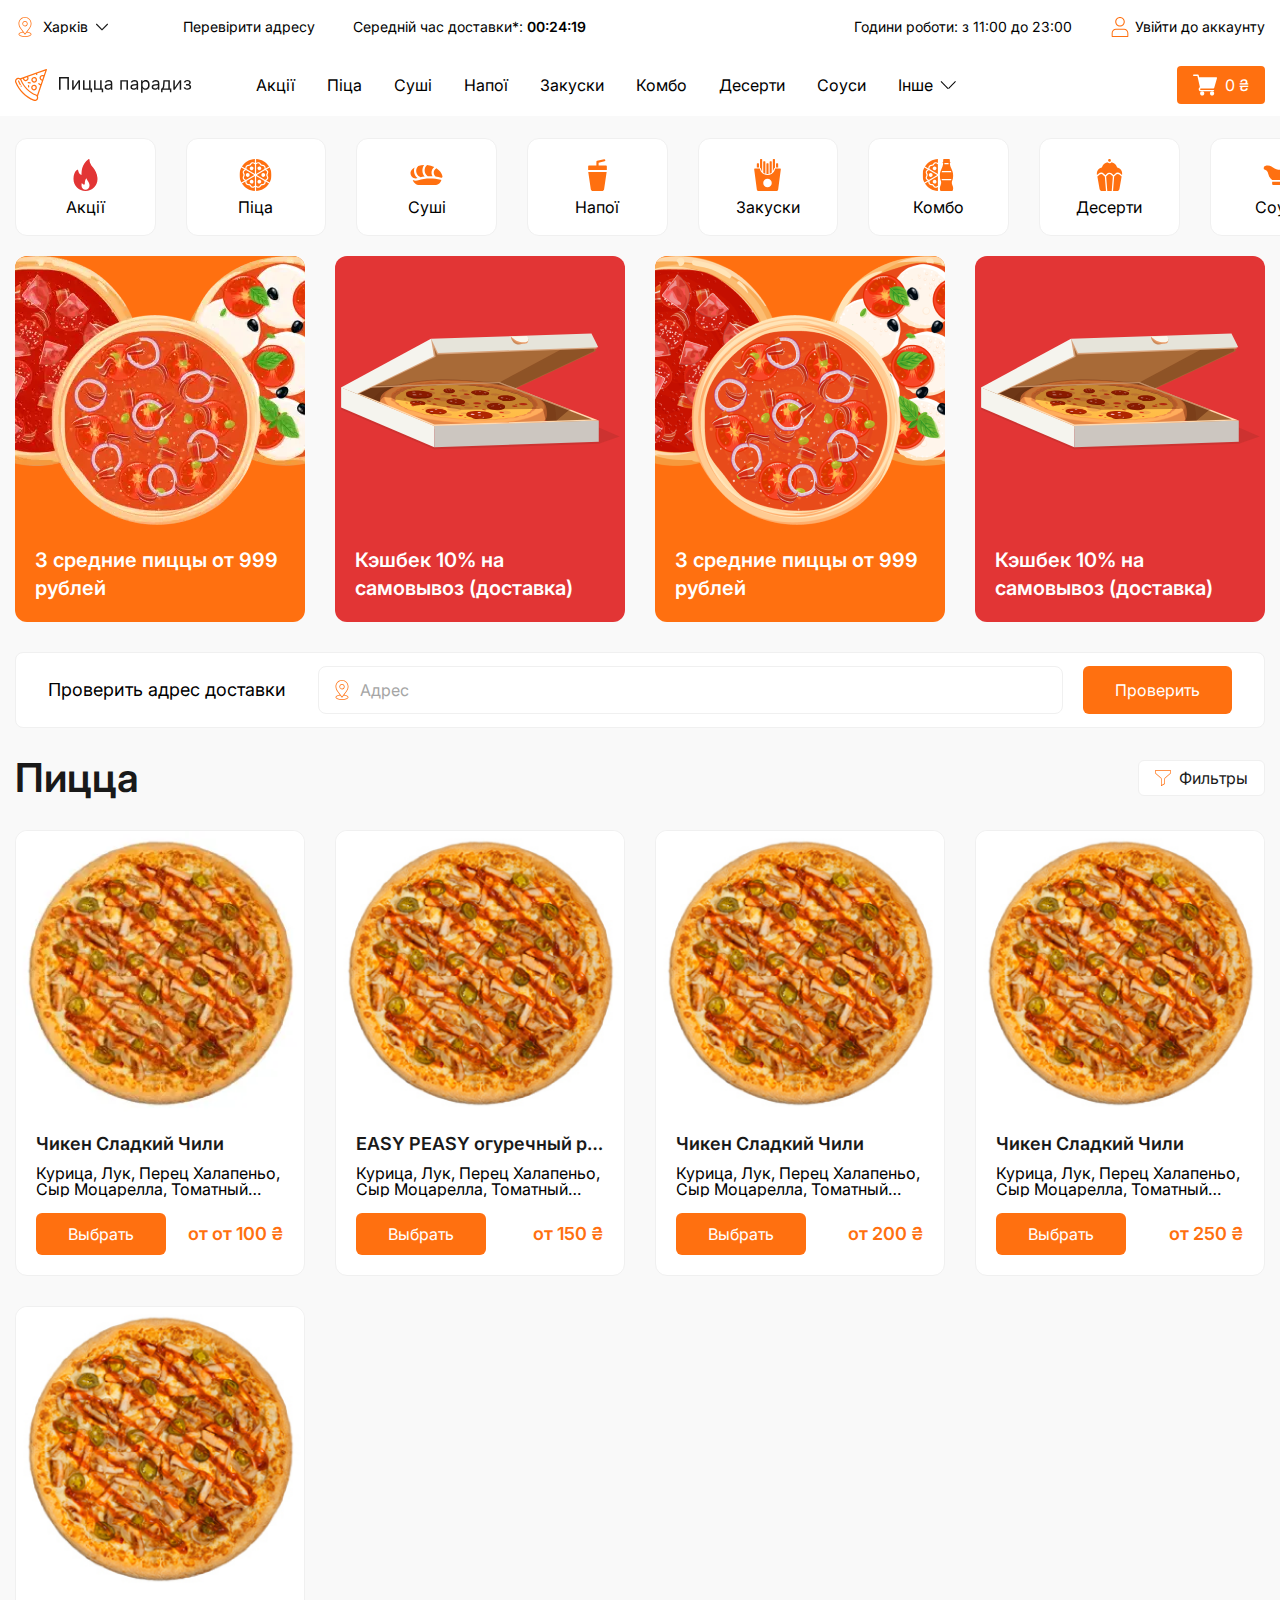
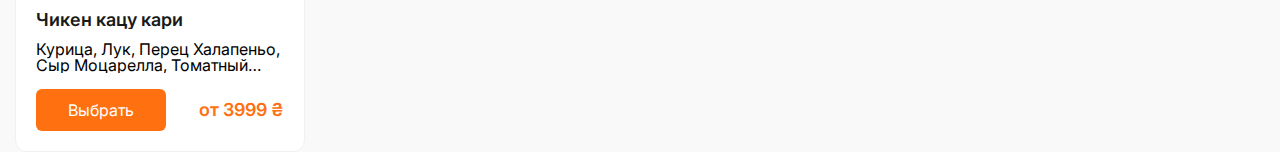
==== commit 40db4eb6: "Update index.html" ====
--- a/index.html
+++ b/index.html
@@ -10,4 +10,4 @@
 <option value="3">львів</option>
 <option value="4">Дніпро</option>
 <option value="5">Івано-Франківськ</option>
-</select></div><a class="header__link" href="#" data-da=".menu__item_mobile, 767">Перевірити адресу</a><div class="header__text">Середній час доставки*: <span class="header__average-time">00:24:19</span></div></div><div class="header__column"><div class="header__text" id="time" data-da=".menu__body-wrapper, 767">Години роботи: з 11:00 до 23:00</div><a class="header__link header__link_right" href="#" data-da=".menu__body, 767, first" id="account"><img src="img/Common/Account.svg" alt="Account"><span>Увійти до аккаунту</span></a></div></div><div class="header__row header__container"><div class="header__menu menu"><a class="menu__logo" href="#"><img src="img/Header/Logo.svg" alt="logo"></a><button class="menu__icon icon-menu" type="button"><span></span></button><div class="menu__body-wrapper"><nav class="menu__body"><div class="menu__body-scroll"><ul class="menu__list"><li class="menu__item"><a class="menu__link" href="#promotions" data-goto-top="10" data-goto-header data-goto="#promotions">Акції</a></li><li class="menu__item"><a class="menu__link" href="">Піца</a></li><li class="menu__item"><a class="menu__link" href="">Суші</a></li><li class="menu__item"><a class="menu__link" href="">Напої</a></li><li class="menu__item"><a class="menu__link" href="">Закуски</a></li><li class="menu__item"><a class="menu__link" href="">Комбо</a></li><li class="menu__item"><a class="menu__link" href="">Десерти</a></li><li class="menu__item"><a class="menu__link" href="">Соуси</a></li><li class="menu__item"><div class="spollers" data-spollers><details class="spollers__item"><summary class="spollers__title">Інше</summary><div class="spollers__body"><div class="spollers__body-inner"><ul class="menu__more menu-more"><li class="menu__item"><a class="menu__link" href="">Про компанію</a></li><li class="menu__item"><a class="menu__link" href="">Угода користувача</a></li><li class="menu__item"><a class="menu__link" href="">Умови гарантії</a></li><li class="menu__item"><a class="menu__link" href="">Ресторан</a></li><li class="menu__item"><a class="menu__link" href="">Контакти</a></li><li class="menu__item"><a class="menu__link" href="">Підтримка</a></li><li class="menu__item"><a class="menu__link" href="">Відстежити замовлення</a></li><li class="menu__item menu__item_mobile"></li></ul></div></div></details></div></li></ul></div><div class="menu__contact contact"> <div class="contact__row"><div class="contact__item"> <img src="img/Common/phone.svg" alt="phone"><a href=""> +38 (098) 148-82-28</a></div></div><div class="contact__row"><div class="contact__item"> <img src="img/Common/gps.svg" alt="gps"><a href="">Харків, просп. Гагаріна, 23</a></div></div><div class="contact__row"><div class="contact__item"> <img src="img/Common/facebook.svg" alt="facebook"><a href="">Facebok</a></div><div class="contact__item"> <img src="img/Common/instagram.svg" alt="instagram"><a href="">Instagram</a></div></div></div></nav></div></div><a class="header__basket basket" href=""><img class="basket__img" src="img/Common/basket.svg" alt="basket"><span class="basket__num">0</span><span class="basket__Curr">&nbsp;₴</span></a></div></header><main class="page"><section class="categories"> <div class="categories__container swiper-container swiper"><nav class="categories__list swiper-wrapper"><a class="categories__category swiper-slide" href=""><div class="categories__category-inner"> <div class="categories__img"><img src="img/Categories/Fire.svg" alt="Fire"></div><span>Акції   </span></div></a><a class="categories__category swiper-slide" href=""><div class="categories__category-inner"> <div class="categories__img"><img src="img/Categories/Pizza.svg" alt="Pizza"></div><span>Піца</span></div></a><a class="categories__category swiper-slide" href=""><div class="categories__category-inner"> <div class="categories__img"><img src="img/Categories/Sushi.svg" alt="Sushi"></div><span>Суші</span></div></a><a class="categories__category swiper-slide" href=""><div class="categories__category-inner"> <div class="categories__img"><img src="img/Categories/Drink.svg" alt="Drink"></div><span>Напої</span></div></a><a class="categories__category swiper-slide" href=""><div class="categories__category-inner"> <div class="categories__img"><img src="img/Categories/Snacks.svg" alt="Snacks"></div><span>Закуски</span></div></a><a class="categories__category swiper-slide" href=""><div class="categories__category-inner"> <div class="categories__img"><img src="img/Categories/Combo.svg" alt="Combo"></div><span>Комбо</span></div></a><a class="categories__category swiper-slide" href=""><div class="categories__category-inner"> <div class="categories__img"><img src="img/Categories/Dessert.svg" alt="Dessert"></div><span>Десерти</span></div></a><a class="categories__category swiper-slide" href=""><div class="categories__category-inner"> <div class="categories__img"><img src="img/Categories/Sauce.svg" alt="Sauce"></div><span>Соуси</span></div></a></nav></div></section><section class="promotions" id="promotions"><div class="promotions__container swiper-container swiper"><div class="swiper-wrapper"><div class="promotions__promo promo promo_orange swiper-slide"><div class="promo__img"><picture><source srcset="img/promotions/back1.webp" type="image/webp"><picture><source srcset="img/promotions/back1.webp" type="image/webp"><img src="img/promotions/back1.png" alt="pizza"></picture></picture></div><div class="promo__text">3 средние пиццы от 999 рублей</div></div><div class="promotions__promo promo promo_red swiper-slide"><div class="promo__img"><img src="img/promotions/back2.svg" alt="pizza"></div><div class="promo__text">Кэшбек 10% на самовывоз (доставка)</div></div><div class="promotions__promo promo promo_orange swiper-slide"><div class="promo__img"><img src="img/promotions/back1.png" alt="pizza"></div><div class="promo__text">3 средние пиццы от 999 рублей</div></div><div class="promotions__promo promo promo_red swiper-slide"><div class="promo__img"><img src="img/promotions/back2.svg" alt="pizza"></div><div class="promo__text">Кэшбек 10% на самовывоз (доставка)</div></div></div></div></section><section class="CheckAddress"><div class="CheckAddress__container"> <div class="CheckAddress__inner"><div class="CheckAddress__text">Проверить адрес доставки</div><form class="CheckAddress__form" action=""><div class="CheckAddress__input"><img src="img/Common/Location.svg" alt="Location"><input type="text" placeholder="Адрес"></div><button class="CheckAddress__send" type="submit" value="Проверить"><span>Проверить</span><img src="img/Common/Send.svg" alt="send"></button></form></div></div></section><section class="priceList"><div class="priceList__container"> <div class="priceList__header"><h1 class="priceList__title">Пицца</h1><button class="priceList__filter button" type="button"><img src="img/Common/Filter.svg" alt="Filter"><span>Фильтры</span></button></div><div class="priceList__grid"><div class="priceList__item priceItem"> <div class="priceItem__inner"><div class="priceItem__img"><picture><source srcset="img/pizzas/pizza1.webp" type="image/webp"><picture><source srcset="img/pizzas/pizza1.webp" type="image/webp"><picture><source srcset="img/pizzas/pizza1.webp" type="image/webp"><picture><source srcset="img/pizzas/pizza1.webp" type="image/webp"><picture><source srcset="img/pizzas/pizza1.webp" type="image/webp"><img src="img/pizzas/pizza1.png" alt="pizza"></picture></picture></picture></picture></picture></div><div class="priceItem__info">  <h2 class="priceItem__name"> <span>Чикен Сладкий Чили</span></h2><div class="priceItem__composition">Курица, Лук, Перец Халапеньо, Сыр Моцарелла, Томатный соус Курица, Лук, Перец Халапеньо, Сыр Моцарелла, Томатный соус</div><div class="priceItem__row"> <button class="priceItem__select button" type="button">Выбрать</button><button class="priceItem__price" type="button">от 399 ₽</button></div></div></div></div><div class="priceList__item priceItem"> <div class="priceItem__inner"><div class="priceItem__img"><img src="img/pizzas/pizza1.png" alt="pizza"></div><div class="priceItem__info">  <h2 class="priceItem__name"> <span>EASY PEASY огуречный расколбас</span></h2><div class="priceItem__composition">Курица, Лук, Перец Халапеньо, Сыр Моцарелла, Томатный соус Курица, Лук, Перец Халапеньо, Сыр Моцарелла, Томатный соус</div><div class="priceItem__row"> <button class="priceItem__select button" type="button">Выбрать</button><button class="priceItem__price" type="button">от 150 ₴</button></div></div></div></div><div class="priceList__item priceItem"> <div class="priceItem__inner"><div class="priceItem__img"><img src="img/pizzas/pizza1.png" alt="pizza"></div><div class="priceItem__info">  <h2 class="priceItem__name"> <span>Чикен Сладкий Чили</span></h2><div class="priceItem__composition">Курица, Лук, Перец Халапеньо, Сыр Моцарелла, Томатный соус Курица, Лук, Перец Халапеньо, Сыр Моцарелла, Томатный соус</div><div class="priceItem__row"> <button class="priceItem__select button" type="button">Выбрать</button><button class="priceItem__price" type="button">от 200 ₴</button></div></div></div></div><div class="priceList__item priceItem"> <div class="priceItem__inner"><div class="priceItem__img"><img src="img/pizzas/pizza1.png" alt="pizza"></div><div class="priceItem__info">  <h2 class="priceItem__name"> <span>Чикен Сладкий Чили</span></h2><div class="priceItem__composition">Курица, Лук, Перец Халапеньо, Сыр Моцарелла, Томатный соус Курица, Лук, Перец Халапеньо, Сыр Моцарелла, Томатный соус</div><div class="priceItem__row"> <button class="priceItem__select button" type="button">Выбрать</button><button class="priceItem__price" type="button">от 250 ₴</button></div></div></div></div><div class="priceList__item priceItem"> <div class="priceItem__inner"><div class="priceItem__img"><img src="img/pizzas/pizza1.png" alt="pizza"></div><div class="priceItem__info">  <h2 class="priceItem__name"> <span>Чикен кацу кари</span></h2><div class="priceItem__composition">Курица, Лук, Перец Халапеньо, Сыр Моцарелла, Томатный соус Курица, Лук, Перец Халапеньо, Сыр Моцарелла, Томатный соус</div><div class="priceItem__row"> <button class="priceItem__select button" type="button">Выбрать</button><button class="priceItem__price" type="button">от 3999 ₴</button></div></div></div></div></div></div></section></main><footer class="footer"><div class="footer__container"></div></footer></div><script src="js/app.min.js?_v=20240119132227"></script></body></html>+</select></div><a class="header__link" href="#" data-da=".menu__item_mobile, 767">Перевірити адресу</a><div class="header__text">Середній час доставки*: <span class="header__average-time">00:24:19</span></div></div><div class="header__column"><div class="header__text" id="time" data-da=".menu__body-wrapper, 767">Години роботи: з 11:00 до 23:00</div><a class="header__link header__link_right" href="#" data-da=".menu__body, 767, first" id="account"><img src="img/Common/Account.svg" alt="Account"><span>Увійти до аккаунту</span></a></div></div><div class="header__row header__container"><div class="header__menu menu"><a class="menu__logo" href="#"><img src="img/Header/Logo.svg" alt="logo"></a><button class="menu__icon icon-menu" type="button"><span></span></button><div class="menu__body-wrapper"><nav class="menu__body"><div class="menu__body-scroll"><ul class="menu__list"><li class="menu__item"><a class="menu__link" href="#promotions" data-goto-top="10" data-goto-header data-goto="#promotions">Акції</a></li><li class="menu__item"><a class="menu__link" href="">Піца</a></li><li class="menu__item"><a class="menu__link" href="">Суші</a></li><li class="menu__item"><a class="menu__link" href="">Напої</a></li><li class="menu__item"><a class="menu__link" href="">Закуски</a></li><li class="menu__item"><a class="menu__link" href="">Комбо</a></li><li class="menu__item"><a class="menu__link" href="">Десерти</a></li><li class="menu__item"><a class="menu__link" href="">Соуси</a></li><li class="menu__item"><div class="spollers" data-spollers><details class="spollers__item"><summary class="spollers__title">Інше</summary><div class="spollers__body"><div class="spollers__body-inner"><ul class="menu__more menu-more"><li class="menu__item"><a class="menu__link" href="">Про компанію</a></li><li class="menu__item"><a class="menu__link" href="">Угода користувача</a></li><li class="menu__item"><a class="menu__link" href="">Умови гарантії</a></li><li class="menu__item"><a class="menu__link" href="">Ресторан</a></li><li class="menu__item"><a class="menu__link" href="">Контакти</a></li><li class="menu__item"><a class="menu__link" href="">Підтримка</a></li><li class="menu__item"><a class="menu__link" href="">Відстежити замовлення</a></li><li class="menu__item menu__item_mobile"></li></ul></div></div></details></div></li></ul></div><div class="menu__contact contact"> <div class="contact__row"><div class="contact__item"> <img src="img/Common/phone.svg" alt="phone"><a href=""> +38 (098) 148-82-28</a></div></div><div class="contact__row"><div class="contact__item"> <img src="img/Common/gps.svg" alt="gps"><a href="">Харків, просп. Гагаріна, 23</a></div></div><div class="contact__row"><div class="contact__item"> <img src="img/Common/facebook.svg" alt="facebook"><a href="">Facebok</a></div><div class="contact__item"> <img src="img/Common/instagram.svg" alt="instagram"><a href="">Instagram</a></div></div></div></nav></div></div><a class="header__basket basket" href=""><img class="basket__img" src="img/Common/basket.svg" alt="basket"><span class="basket__num">0</span><span class="basket__Curr">&nbsp;₴</span></a></div></header><main class="page"><section class="categories"> <div class="categories__container swiper-container swiper"><nav class="categories__list swiper-wrapper"><a class="categories__category swiper-slide" href=""><div class="categories__category-inner"> <div class="categories__img"><img src="img/Categories/Fire.svg" alt="Fire"></div><span>Акції   </span></div></a><a class="categories__category swiper-slide" href=""><div class="categories__category-inner"> <div class="categories__img"><img src="img/Categories/Pizza.svg" alt="Pizza"></div><span>Піца</span></div></a><a class="categories__category swiper-slide" href=""><div class="categories__category-inner"> <div class="categories__img"><img src="img/Categories/Sushi.svg" alt="Sushi"></div><span>Суші</span></div></a><a class="categories__category swiper-slide" href=""><div class="categories__category-inner"> <div class="categories__img"><img src="img/Categories/Drink.svg" alt="Drink"></div><span>Напої</span></div></a><a class="categories__category swiper-slide" href=""><div class="categories__category-inner"> <div class="categories__img"><img src="img/Categories/Snacks.svg" alt="Snacks"></div><span>Закуски</span></div></a><a class="categories__category swiper-slide" href=""><div class="categories__category-inner"> <div class="categories__img"><img src="img/Categories/Combo.svg" alt="Combo"></div><span>Комбо</span></div></a><a class="categories__category swiper-slide" href=""><div class="categories__category-inner"> <div class="categories__img"><img src="img/Categories/Dessert.svg" alt="Dessert"></div><span>Десерти</span></div></a><a class="categories__category swiper-slide" href=""><div class="categories__category-inner"> <div class="categories__img"><img src="img/Categories/Sauce.svg" alt="Sauce"></div><span>Соуси</span></div></a></nav></div></section><section class="promotions" id="promotions"><div class="promotions__container swiper-container swiper"><div class="swiper-wrapper"><div class="promotions__promo promo promo_orange swiper-slide"><div class="promo__img"><picture><source srcset="img/promotions/back1.webp" type="image/webp"><picture><source srcset="img/promotions/back1.webp" type="image/webp"><img src="img/promotions/back1.png" alt="pizza"></picture></picture></div><div class="promo__text">3 средние пиццы от 999 рублей</div></div><div class="promotions__promo promo promo_red swiper-slide"><div class="promo__img"><img src="img/promotions/back2.svg" alt="pizza"></div><div class="promo__text">Кэшбек 10% на самовывоз (доставка)</div></div><div class="promotions__promo promo promo_orange swiper-slide"><div class="promo__img"><img src="img/promotions/back1.png" alt="pizza"></div><div class="promo__text">3 средние пиццы от 999 рублей</div></div><div class="promotions__promo promo promo_red swiper-slide"><div class="promo__img"><img src="img/promotions/back2.svg" alt="pizza"></div><div class="promo__text">Кэшбек 10% на самовывоз (доставка)</div></div></div></div></section><section class="CheckAddress"><div class="CheckAddress__container"> <div class="CheckAddress__inner"><div class="CheckAddress__text">Проверить адрес доставки</div><form class="CheckAddress__form" action=""><div class="CheckAddress__input"><img src="img/Common/Location.svg" alt="Location"><input type="text" placeholder="Адрес"></div><button class="CheckAddress__send" type="submit" value="Проверить"><span>Проверить</span><img src="img/Common/Send.svg" alt="send"></button></form></div></div></section><section class="priceList"><div class="priceList__container"> <div class="priceList__header"><h1 class="priceList__title">Пицца</h1><button class="priceList__filter button" type="button"><img src="img/Common/Filter.svg" alt="Filter"><span>Фильтры</span></button></div><div class="priceList__grid"><div class="priceList__item priceItem"> <div class="priceItem__inner"><div class="priceItem__img"><picture><source srcset="img/pizzas/pizza1.webp" type="image/webp"><picture><source srcset="img/pizzas/pizza1.webp" type="image/webp"><picture><source srcset="img/pizzas/pizza1.webp" type="image/webp"><picture><source srcset="img/pizzas/pizza1.webp" type="image/webp"><picture><source srcset="img/pizzas/pizza1.webp" type="image/webp"><img src="img/pizzas/pizza1.png" alt="pizza"></picture></picture></picture></picture></picture></div><div class="priceItem__info">  <h2 class="priceItem__name"> <span>Чикен Сладкий Чили</span></h2><div class="priceItem__composition">Курица, Лук, Перец Халапеньо, Сыр Моцарелла, Томатный соус Курица, Лук, Перец Халапеньо, Сыр Моцарелла, Томатный соус</div><div class="priceItem__row"> <button class="priceItem__select button" type="button">Выбрать</button><button class="priceItem__price" type="button">от от 100 ₴</button></div></div></div></div><div class="priceList__item priceItem"> <div class="priceItem__inner"><div class="priceItem__img"><img src="img/pizzas/pizza1.png" alt="pizza"></div><div class="priceItem__info">  <h2 class="priceItem__name"> <span>EASY PEASY огуречный расколбас</span></h2><div class="priceItem__composition">Курица, Лук, Перец Халапеньо, Сыр Моцарелла, Томатный соус Курица, Лук, Перец Халапеньо, Сыр Моцарелла, Томатный соус</div><div class="priceItem__row"> <button class="priceItem__select button" type="button">Выбрать</button><button class="priceItem__price" type="button">от 150 ₴</button></div></div></div></div><div class="priceList__item priceItem"> <div class="priceItem__inner"><div class="priceItem__img"><img src="img/pizzas/pizza1.png" alt="pizza"></div><div class="priceItem__info">  <h2 class="priceItem__name"> <span>Чикен Сладкий Чили</span></h2><div class="priceItem__composition">Курица, Лук, Перец Халапеньо, Сыр Моцарелла, Томатный соус Курица, Лук, Перец Халапеньо, Сыр Моцарелла, Томатный соус</div><div class="priceItem__row"> <button class="priceItem__select button" type="button">Выбрать</button><button class="priceItem__price" type="button">от 200 ₴</button></div></div></div></div><div class="priceList__item priceItem"> <div class="priceItem__inner"><div class="priceItem__img"><img src="img/pizzas/pizza1.png" alt="pizza"></div><div class="priceItem__info">  <h2 class="priceItem__name"> <span>Чикен Сладкий Чили</span></h2><div class="priceItem__composition">Курица, Лук, Перец Халапеньо, Сыр Моцарелла, Томатный соус Курица, Лук, Перец Халапеньо, Сыр Моцарелла, Томатный соус</div><div class="priceItem__row"> <button class="priceItem__select button" type="button">Выбрать</button><button class="priceItem__price" type="button">от 250 ₴</button></div></div></div></div><div class="priceList__item priceItem"> <div class="priceItem__inner"><div class="priceItem__img"><img src="img/pizzas/pizza1.png" alt="pizza"></div><div class="priceItem__info">  <h2 class="priceItem__name"> <span>Чикен кацу кари</span></h2><div class="priceItem__composition">Курица, Лук, Перец Халапеньо, Сыр Моцарелла, Томатный соус Курица, Лук, Перец Халапеньо, Сыр Моцарелла, Томатный соус</div><div class="priceItem__row"> <button class="priceItem__select button" type="button">Выбрать</button><button class="priceItem__price" type="button">от 3999 ₴</button></div></div></div></div></div></div></section></main><footer class="footer"><div class="footer__container"></div></footer></div><script src="js/app.min.js?_v=20240119132227"></script></body></html>
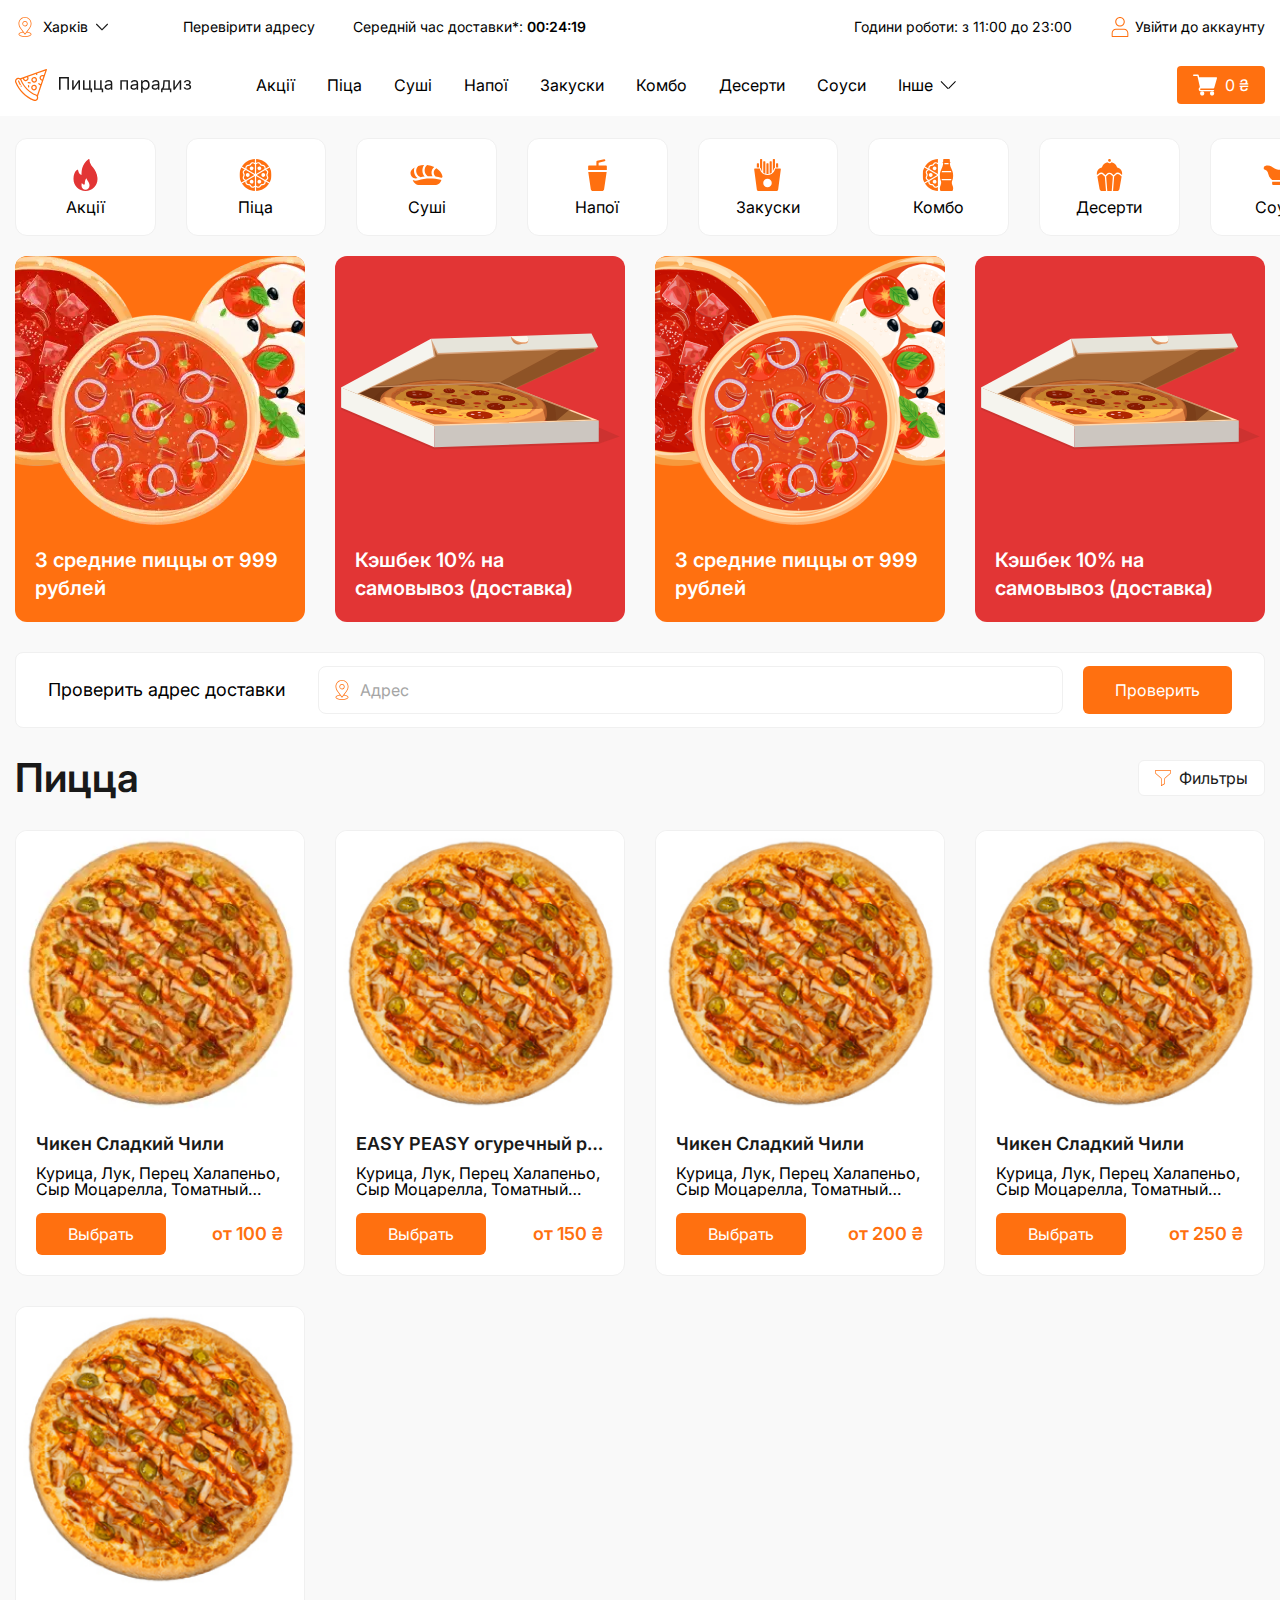
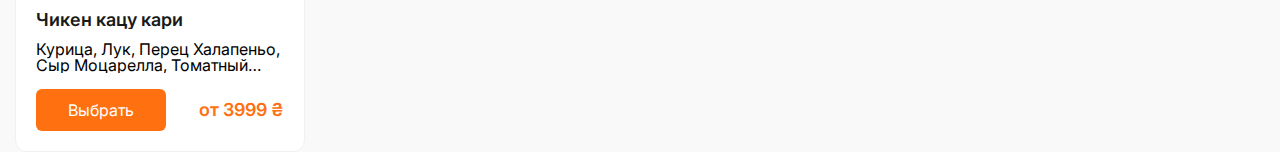
==== commit 4f86e22d: "Update index.html" ====
--- a/index.html
+++ b/index.html
@@ -10,4 +10,4 @@
 <option value="3">львів</option>
 <option value="4">Дніпро</option>
 <option value="5">Івано-Франківськ</option>
-</select></div><a class="header__link" href="#" data-da=".menu__item_mobile, 767">Перевірити адресу</a><div class="header__text">Середній час доставки*: <span class="header__average-time">00:24:19</span></div></div><div class="header__column"><div class="header__text" id="time" data-da=".menu__body-wrapper, 767">Години роботи: з 11:00 до 23:00</div><a class="header__link header__link_right" href="#" data-da=".menu__body, 767, first" id="account"><img src="img/Common/Account.svg" alt="Account"><span>Увійти до аккаунту</span></a></div></div><div class="header__row header__container"><div class="header__menu menu"><a class="menu__logo" href="#"><img src="img/Header/Logo.svg" alt="logo"></a><button class="menu__icon icon-menu" type="button"><span></span></button><div class="menu__body-wrapper"><nav class="menu__body"><div class="menu__body-scroll"><ul class="menu__list"><li class="menu__item"><a class="menu__link" href="#promotions" data-goto-top="10" data-goto-header data-goto="#promotions">Акції</a></li><li class="menu__item"><a class="menu__link" href="">Піца</a></li><li class="menu__item"><a class="menu__link" href="">Суші</a></li><li class="menu__item"><a class="menu__link" href="">Напої</a></li><li class="menu__item"><a class="menu__link" href="">Закуски</a></li><li class="menu__item"><a class="menu__link" href="">Комбо</a></li><li class="menu__item"><a class="menu__link" href="">Десерти</a></li><li class="menu__item"><a class="menu__link" href="">Соуси</a></li><li class="menu__item"><div class="spollers" data-spollers><details class="spollers__item"><summary class="spollers__title">Інше</summary><div class="spollers__body"><div class="spollers__body-inner"><ul class="menu__more menu-more"><li class="menu__item"><a class="menu__link" href="">Про компанію</a></li><li class="menu__item"><a class="menu__link" href="">Угода користувача</a></li><li class="menu__item"><a class="menu__link" href="">Умови гарантії</a></li><li class="menu__item"><a class="menu__link" href="">Ресторан</a></li><li class="menu__item"><a class="menu__link" href="">Контакти</a></li><li class="menu__item"><a class="menu__link" href="">Підтримка</a></li><li class="menu__item"><a class="menu__link" href="">Відстежити замовлення</a></li><li class="menu__item menu__item_mobile"></li></ul></div></div></details></div></li></ul></div><div class="menu__contact contact"> <div class="contact__row"><div class="contact__item"> <img src="img/Common/phone.svg" alt="phone"><a href=""> +38 (098) 148-82-28</a></div></div><div class="contact__row"><div class="contact__item"> <img src="img/Common/gps.svg" alt="gps"><a href="">Харків, просп. Гагаріна, 23</a></div></div><div class="contact__row"><div class="contact__item"> <img src="img/Common/facebook.svg" alt="facebook"><a href="">Facebok</a></div><div class="contact__item"> <img src="img/Common/instagram.svg" alt="instagram"><a href="">Instagram</a></div></div></div></nav></div></div><a class="header__basket basket" href=""><img class="basket__img" src="img/Common/basket.svg" alt="basket"><span class="basket__num">0</span><span class="basket__Curr">&nbsp;₴</span></a></div></header><main class="page"><section class="categories"> <div class="categories__container swiper-container swiper"><nav class="categories__list swiper-wrapper"><a class="categories__category swiper-slide" href=""><div class="categories__category-inner"> <div class="categories__img"><img src="img/Categories/Fire.svg" alt="Fire"></div><span>Акції   </span></div></a><a class="categories__category swiper-slide" href=""><div class="categories__category-inner"> <div class="categories__img"><img src="img/Categories/Pizza.svg" alt="Pizza"></div><span>Піца</span></div></a><a class="categories__category swiper-slide" href=""><div class="categories__category-inner"> <div class="categories__img"><img src="img/Categories/Sushi.svg" alt="Sushi"></div><span>Суші</span></div></a><a class="categories__category swiper-slide" href=""><div class="categories__category-inner"> <div class="categories__img"><img src="img/Categories/Drink.svg" alt="Drink"></div><span>Напої</span></div></a><a class="categories__category swiper-slide" href=""><div class="categories__category-inner"> <div class="categories__img"><img src="img/Categories/Snacks.svg" alt="Snacks"></div><span>Закуски</span></div></a><a class="categories__category swiper-slide" href=""><div class="categories__category-inner"> <div class="categories__img"><img src="img/Categories/Combo.svg" alt="Combo"></div><span>Комбо</span></div></a><a class="categories__category swiper-slide" href=""><div class="categories__category-inner"> <div class="categories__img"><img src="img/Categories/Dessert.svg" alt="Dessert"></div><span>Десерти</span></div></a><a class="categories__category swiper-slide" href=""><div class="categories__category-inner"> <div class="categories__img"><img src="img/Categories/Sauce.svg" alt="Sauce"></div><span>Соуси</span></div></a></nav></div></section><section class="promotions" id="promotions"><div class="promotions__container swiper-container swiper"><div class="swiper-wrapper"><div class="promotions__promo promo promo_orange swiper-slide"><div class="promo__img"><picture><source srcset="img/promotions/back1.webp" type="image/webp"><picture><source srcset="img/promotions/back1.webp" type="image/webp"><img src="img/promotions/back1.png" alt="pizza"></picture></picture></div><div class="promo__text">3 средние пиццы от 999 рублей</div></div><div class="promotions__promo promo promo_red swiper-slide"><div class="promo__img"><img src="img/promotions/back2.svg" alt="pizza"></div><div class="promo__text">Кэшбек 10% на самовывоз (доставка)</div></div><div class="promotions__promo promo promo_orange swiper-slide"><div class="promo__img"><img src="img/promotions/back1.png" alt="pizza"></div><div class="promo__text">3 средние пиццы от 999 рублей</div></div><div class="promotions__promo promo promo_red swiper-slide"><div class="promo__img"><img src="img/promotions/back2.svg" alt="pizza"></div><div class="promo__text">Кэшбек 10% на самовывоз (доставка)</div></div></div></div></section><section class="CheckAddress"><div class="CheckAddress__container"> <div class="CheckAddress__inner"><div class="CheckAddress__text">Проверить адрес доставки</div><form class="CheckAddress__form" action=""><div class="CheckAddress__input"><img src="img/Common/Location.svg" alt="Location"><input type="text" placeholder="Адрес"></div><button class="CheckAddress__send" type="submit" value="Проверить"><span>Проверить</span><img src="img/Common/Send.svg" alt="send"></button></form></div></div></section><section class="priceList"><div class="priceList__container"> <div class="priceList__header"><h1 class="priceList__title">Пицца</h1><button class="priceList__filter button" type="button"><img src="img/Common/Filter.svg" alt="Filter"><span>Фильтры</span></button></div><div class="priceList__grid"><div class="priceList__item priceItem"> <div class="priceItem__inner"><div class="priceItem__img"><picture><source srcset="img/pizzas/pizza1.webp" type="image/webp"><picture><source srcset="img/pizzas/pizza1.webp" type="image/webp"><picture><source srcset="img/pizzas/pizza1.webp" type="image/webp"><picture><source srcset="img/pizzas/pizza1.webp" type="image/webp"><picture><source srcset="img/pizzas/pizza1.webp" type="image/webp"><img src="img/pizzas/pizza1.png" alt="pizza"></picture></picture></picture></picture></picture></div><div class="priceItem__info">  <h2 class="priceItem__name"> <span>Чикен Сладкий Чили</span></h2><div class="priceItem__composition">Курица, Лук, Перец Халапеньо, Сыр Моцарелла, Томатный соус Курица, Лук, Перец Халапеньо, Сыр Моцарелла, Томатный соус</div><div class="priceItem__row"> <button class="priceItem__select button" type="button">Выбрать</button><button class="priceItem__price" type="button">от от 100 ₴</button></div></div></div></div><div class="priceList__item priceItem"> <div class="priceItem__inner"><div class="priceItem__img"><img src="img/pizzas/pizza1.png" alt="pizza"></div><div class="priceItem__info">  <h2 class="priceItem__name"> <span>EASY PEASY огуречный расколбас</span></h2><div class="priceItem__composition">Курица, Лук, Перец Халапеньо, Сыр Моцарелла, Томатный соус Курица, Лук, Перец Халапеньо, Сыр Моцарелла, Томатный соус</div><div class="priceItem__row"> <button class="priceItem__select button" type="button">Выбрать</button><button class="priceItem__price" type="button">от 150 ₴</button></div></div></div></div><div class="priceList__item priceItem"> <div class="priceItem__inner"><div class="priceItem__img"><img src="img/pizzas/pizza1.png" alt="pizza"></div><div class="priceItem__info">  <h2 class="priceItem__name"> <span>Чикен Сладкий Чили</span></h2><div class="priceItem__composition">Курица, Лук, Перец Халапеньо, Сыр Моцарелла, Томатный соус Курица, Лук, Перец Халапеньо, Сыр Моцарелла, Томатный соус</div><div class="priceItem__row"> <button class="priceItem__select button" type="button">Выбрать</button><button class="priceItem__price" type="button">от 200 ₴</button></div></div></div></div><div class="priceList__item priceItem"> <div class="priceItem__inner"><div class="priceItem__img"><img src="img/pizzas/pizza1.png" alt="pizza"></div><div class="priceItem__info">  <h2 class="priceItem__name"> <span>Чикен Сладкий Чили</span></h2><div class="priceItem__composition">Курица, Лук, Перец Халапеньо, Сыр Моцарелла, Томатный соус Курица, Лук, Перец Халапеньо, Сыр Моцарелла, Томатный соус</div><div class="priceItem__row"> <button class="priceItem__select button" type="button">Выбрать</button><button class="priceItem__price" type="button">от 250 ₴</button></div></div></div></div><div class="priceList__item priceItem"> <div class="priceItem__inner"><div class="priceItem__img"><img src="img/pizzas/pizza1.png" alt="pizza"></div><div class="priceItem__info">  <h2 class="priceItem__name"> <span>Чикен кацу кари</span></h2><div class="priceItem__composition">Курица, Лук, Перец Халапеньо, Сыр Моцарелла, Томатный соус Курица, Лук, Перец Халапеньо, Сыр Моцарелла, Томатный соус</div><div class="priceItem__row"> <button class="priceItem__select button" type="button">Выбрать</button><button class="priceItem__price" type="button">от 3999 ₴</button></div></div></div></div></div></div></section></main><footer class="footer"><div class="footer__container"></div></footer></div><script src="js/app.min.js?_v=20240119132227"></script></body></html>
+</select></div><a class="header__link" href="#" data-da=".menu__item_mobile, 767">Перевірити адресу</a><div class="header__text">Середній час доставки*: <span class="header__average-time">00:24:19</span></div></div><div class="header__column"><div class="header__text" id="time" data-da=".menu__body-wrapper, 767">Години роботи: з 11:00 до 23:00</div><a class="header__link header__link_right" href="#" data-da=".menu__body, 767, first" id="account"><img src="img/Common/Account.svg" alt="Account"><span>Увійти до аккаунту</span></a></div></div><div class="header__row header__container"><div class="header__menu menu"><a class="menu__logo" href="#"><img src="img/Header/Logo.svg" alt="logo"></a><button class="menu__icon icon-menu" type="button"><span></span></button><div class="menu__body-wrapper"><nav class="menu__body"><div class="menu__body-scroll"><ul class="menu__list"><li class="menu__item"><a class="menu__link" href="#promotions" data-goto-top="10" data-goto-header data-goto="#promotions">Акції</a></li><li class="menu__item"><a class="menu__link" href="">Піца</a></li><li class="menu__item"><a class="menu__link" href="">Суші</a></li><li class="menu__item"><a class="menu__link" href="">Напої</a></li><li class="menu__item"><a class="menu__link" href="">Закуски</a></li><li class="menu__item"><a class="menu__link" href="">Комбо</a></li><li class="menu__item"><a class="menu__link" href="">Десерти</a></li><li class="menu__item"><a class="menu__link" href="">Соуси</a></li><li class="menu__item"><div class="spollers" data-spollers><details class="spollers__item"><summary class="spollers__title">Інше</summary><div class="spollers__body"><div class="spollers__body-inner"><ul class="menu__more menu-more"><li class="menu__item"><a class="menu__link" href="">Про компанію</a></li><li class="menu__item"><a class="menu__link" href="">Угода користувача</a></li><li class="menu__item"><a class="menu__link" href="">Умови гарантії</a></li><li class="menu__item"><a class="menu__link" href="">Ресторан</a></li><li class="menu__item"><a class="menu__link" href="">Контакти</a></li><li class="menu__item"><a class="menu__link" href="">Підтримка</a></li><li class="menu__item"><a class="menu__link" href="">Відстежити замовлення</a></li><li class="menu__item menu__item_mobile"></li></ul></div></div></details></div></li></ul></div><div class="menu__contact contact"> <div class="contact__row"><div class="contact__item"> <img src="img/Common/phone.svg" alt="phone"><a href=""> +38 (098) 148-82-28</a></div></div><div class="contact__row"><div class="contact__item"> <img src="img/Common/gps.svg" alt="gps"><a href="">Харків, просп. Гагаріна, 23</a></div></div><div class="contact__row"><div class="contact__item"> <img src="img/Common/facebook.svg" alt="facebook"><a href="">Facebok</a></div><div class="contact__item"> <img src="img/Common/instagram.svg" alt="instagram"><a href="">Instagram</a></div></div></div></nav></div></div><a class="header__basket basket" href=""><img class="basket__img" src="img/Common/basket.svg" alt="basket"><span class="basket__num">0</span><span class="basket__Curr">&nbsp;₴</span></a></div></header><main class="page"><section class="categories"> <div class="categories__container swiper-container swiper"><nav class="categories__list swiper-wrapper"><a class="categories__category swiper-slide" href=""><div class="categories__category-inner"> <div class="categories__img"><img src="img/Categories/Fire.svg" alt="Fire"></div><span>Акції   </span></div></a><a class="categories__category swiper-slide" href=""><div class="categories__category-inner"> <div class="categories__img"><img src="img/Categories/Pizza.svg" alt="Pizza"></div><span>Піца</span></div></a><a class="categories__category swiper-slide" href=""><div class="categories__category-inner"> <div class="categories__img"><img src="img/Categories/Sushi.svg" alt="Sushi"></div><span>Суші</span></div></a><a class="categories__category swiper-slide" href=""><div class="categories__category-inner"> <div class="categories__img"><img src="img/Categories/Drink.svg" alt="Drink"></div><span>Напої</span></div></a><a class="categories__category swiper-slide" href=""><div class="categories__category-inner"> <div class="categories__img"><img src="img/Categories/Snacks.svg" alt="Snacks"></div><span>Закуски</span></div></a><a class="categories__category swiper-slide" href=""><div class="categories__category-inner"> <div class="categories__img"><img src="img/Categories/Combo.svg" alt="Combo"></div><span>Комбо</span></div></a><a class="categories__category swiper-slide" href=""><div class="categories__category-inner"> <div class="categories__img"><img src="img/Categories/Dessert.svg" alt="Dessert"></div><span>Десерти</span></div></a><a class="categories__category swiper-slide" href=""><div class="categories__category-inner"> <div class="categories__img"><img src="img/Categories/Sauce.svg" alt="Sauce"></div><span>Соуси</span></div></a></nav></div></section><section class="promotions" id="promotions"><div class="promotions__container swiper-container swiper"><div class="swiper-wrapper"><div class="promotions__promo promo promo_orange swiper-slide"><div class="promo__img"><picture><source srcset="img/promotions/back1.webp" type="image/webp"><picture><source srcset="img/promotions/back1.webp" type="image/webp"><img src="img/promotions/back1.png" alt="pizza"></picture></picture></div><div class="promo__text">3 средние пиццы от 999 рублей</div></div><div class="promotions__promo promo promo_red swiper-slide"><div class="promo__img"><img src="img/promotions/back2.svg" alt="pizza"></div><div class="promo__text">Кэшбек 10% на самовывоз (доставка)</div></div><div class="promotions__promo promo promo_orange swiper-slide"><div class="promo__img"><img src="img/promotions/back1.png" alt="pizza"></div><div class="promo__text">3 средние пиццы от 999 рублей</div></div><div class="promotions__promo promo promo_red swiper-slide"><div class="promo__img"><img src="img/promotions/back2.svg" alt="pizza"></div><div class="promo__text">Кэшбек 10% на самовывоз (доставка)</div></div></div></div></section><section class="CheckAddress"><div class="CheckAddress__container"> <div class="CheckAddress__inner"><div class="CheckAddress__text">Проверить адрес доставки</div><form class="CheckAddress__form" action=""><div class="CheckAddress__input"><img src="img/Common/Location.svg" alt="Location"><input type="text" placeholder="Адрес"></div><button class="CheckAddress__send" type="submit" value="Проверить"><span>Проверить</span><img src="img/Common/Send.svg" alt="send"></button></form></div></div></section><section class="priceList"><div class="priceList__container"> <div class="priceList__header"><h1 class="priceList__title">Пицца</h1><button class="priceList__filter button" type="button"><img src="img/Common/Filter.svg" alt="Filter"><span>Фильтры</span></button></div><div class="priceList__grid"><div class="priceList__item priceItem"> <div class="priceItem__inner"><div class="priceItem__img"><picture><source srcset="img/pizzas/pizza1.webp" type="image/webp"><picture><source srcset="img/pizzas/pizza1.webp" type="image/webp"><picture><source srcset="img/pizzas/pizza1.webp" type="image/webp"><picture><source srcset="img/pizzas/pizza1.webp" type="image/webp"><picture><source srcset="img/pizzas/pizza1.webp" type="image/webp"><img src="img/pizzas/pizza1.png" alt="pizza"></picture></picture></picture></picture></picture></div><div class="priceItem__info">  <h2 class="priceItem__name"> <span>Чикен Сладкий Чили</span></h2><div class="priceItem__composition">Курица, Лук, Перец Халапеньо, Сыр Моцарелла, Томатный соус Курица, Лук, Перец Халапеньо, Сыр Моцарелла, Томатный соус</div><div class="priceItem__row"> <button class="priceItem__select button" type="button">Выбрать</button><button class="priceItem__price" type="button">от 100 ₴</button></div></div></div></div><div class="priceList__item priceItem"> <div class="priceItem__inner"><div class="priceItem__img"><img src="img/pizzas/pizza1.png" alt="pizza"></div><div class="priceItem__info">  <h2 class="priceItem__name"> <span>EASY PEASY огуречный расколбас</span></h2><div class="priceItem__composition">Курица, Лук, Перец Халапеньо, Сыр Моцарелла, Томатный соус Курица, Лук, Перец Халапеньо, Сыр Моцарелла, Томатный соус</div><div class="priceItem__row"> <button class="priceItem__select button" type="button">Выбрать</button><button class="priceItem__price" type="button">от 150 ₴</button></div></div></div></div><div class="priceList__item priceItem"> <div class="priceItem__inner"><div class="priceItem__img"><img src="img/pizzas/pizza1.png" alt="pizza"></div><div class="priceItem__info">  <h2 class="priceItem__name"> <span>Чикен Сладкий Чили</span></h2><div class="priceItem__composition">Курица, Лук, Перец Халапеньо, Сыр Моцарелла, Томатный соус Курица, Лук, Перец Халапеньо, Сыр Моцарелла, Томатный соус</div><div class="priceItem__row"> <button class="priceItem__select button" type="button">Выбрать</button><button class="priceItem__price" type="button">от 200 ₴</button></div></div></div></div><div class="priceList__item priceItem"> <div class="priceItem__inner"><div class="priceItem__img"><img src="img/pizzas/pizza1.png" alt="pizza"></div><div class="priceItem__info">  <h2 class="priceItem__name"> <span>Чикен Сладкий Чили</span></h2><div class="priceItem__composition">Курица, Лук, Перец Халапеньо, Сыр Моцарелла, Томатный соус Курица, Лук, Перец Халапеньо, Сыр Моцарелла, Томатный соус</div><div class="priceItem__row"> <button class="priceItem__select button" type="button">Выбрать</button><button class="priceItem__price" type="button">от 250 ₴</button></div></div></div></div><div class="priceList__item priceItem"> <div class="priceItem__inner"><div class="priceItem__img"><img src="img/pizzas/pizza1.png" alt="pizza"></div><div class="priceItem__info">  <h2 class="priceItem__name"> <span>Чикен кацу кари</span></h2><div class="priceItem__composition">Курица, Лук, Перец Халапеньо, Сыр Моцарелла, Томатный соус Курица, Лук, Перец Халапеньо, Сыр Моцарелла, Томатный соус</div><div class="priceItem__row"> <button class="priceItem__select button" type="button">Выбрать</button><button class="priceItem__price" type="button">от 3999 ₴</button></div></div></div></div></div></div></section></main><footer class="footer"><div class="footer__container"></div></footer></div><script src="js/app.min.js?_v=20240119132227"></script></body></html>
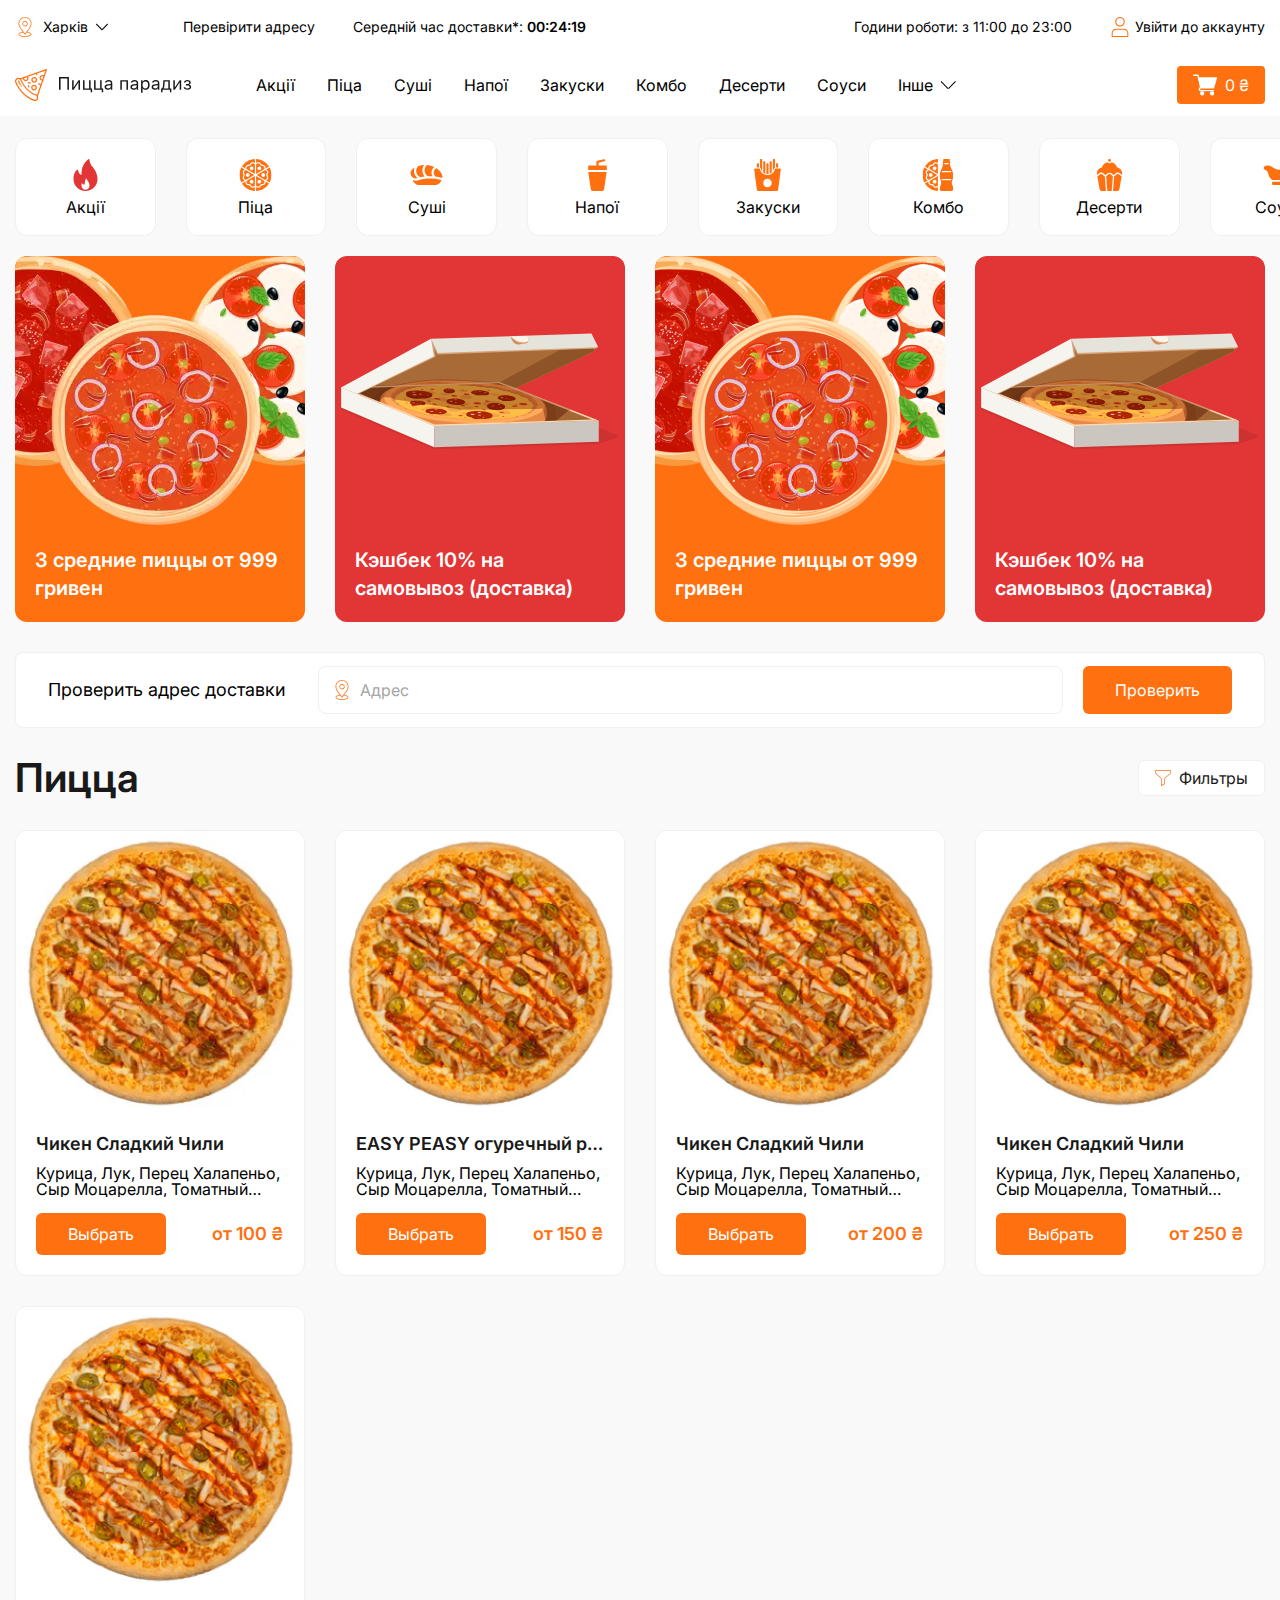
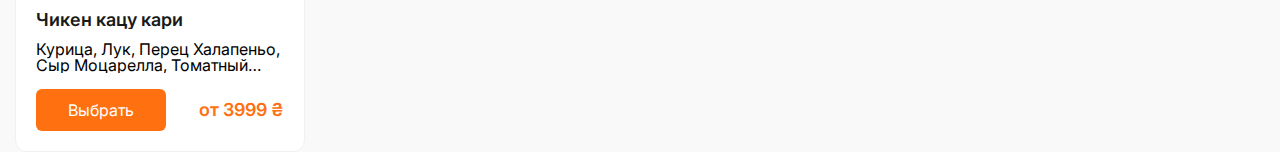
==== commit 880602f3: "Add files via upload" ====
--- a/index.html
+++ b/index.html
@@ -1,4 +1,4 @@
-<!DOCTYPE html><html lang="uk"><head><meta charset="UTF-8"><meta name="format-detection" content="telephone=no"><link rel="stylesheet" href="css/style.min.css?_v=20240119132227"><link rel="shortcut icon" href="favicon.ico"><meta name="viewport" content="width=device-width, initial-scale=1.0"><title>Пицца</title><script defer src="/app.min.js?_v=20240119132227"></script><link href="/../css/style.css?_v=20240119132227" rel="stylesheet"></head><body> <div class="wrapper"><header class="header"><div class="header__row header__container"><div class="header__column"><div class="header__select"><img src="img/Common/Location.svg" alt="Location">
+<!DOCTYPE html><html lang="uk"><head><meta charset="UTF-8"><meta name="format-detection" content="telephone=no"><link rel="stylesheet" href="css/style.min.css?_v=20240120202553"><link rel="shortcut icon" href="favicon.ico"><meta name="viewport" content="width=device-width, initial-scale=1.0"><title>Пицца</title><script defer src="/app.min.js?_v=20240120202553"></script><link href="/../css/style.css?_v=20240120202553" rel="stylesheet"></head><body><div class="wrapper"><div class="popup filters" id="filters" aria-hidden="true"><div class="popup__wrapper"><form class="popup__content filters__body" action="" method="get"><div class="filters__header"><span class="filters__title">Фильтры</span><button class="popup__close" data-close type="button"> <img src="img/Common/Cross.svg" alt="Cross"></button></div><div class="filters__checks"> <div class="filters__block"> <div class="filters__block-title">Общее</div><div class="filters__options"><label class="filters__option"><input type="checkbox" name="test" style="display:none"><span id="word_opts">Хит</span></label><label class="filters__option"><input type="checkbox" name="test" style="display:none"><span id="word_opts">Новинка</span></label><label class="filters__option"><input type="checkbox" name="test" style="display:none"><span id="word_opts">С мясом</span></label><label class="filters__option"><input type="checkbox" name="test" style="display:none"><span id="word_opts">Вегетарианская</span></label><label class="filters__option"><input type="checkbox" name="test" style="display:none"><span id="word_opts">С курицей</span></label><label class="filters__option"><input type="checkbox" name="test" style="display:none"><span id="word_opts">Без лука</span></label><label class="filters__option"><input type="checkbox" name="test" style="display:none"><span id="word_opts">С грибами</span></label><label class="filters__option"><input type="checkbox" name="test" style="display:none"><span id="word_opts">С морепродуктами</span></label><label class="filters__option"><input type="checkbox" name="test" style="display:none"><span id="word_opts">Барбекью</span></label></div></div><div class="filters__block"> <div class="filters__block-title">Сыр</div><div class="filters__options"><label class="filters__option"><input type="checkbox" name="test" style="display:none"><span id="word_opts">Реджанито</span></label><label class="filters__option"><input type="checkbox" name="test" style="display:none"><span id="word_opts">Моцарелла</span></label><label class="filters__option"><input type="checkbox" name="test" style="display:none"><span id="word_opts">Чеддер</span></label><label class="filters__option"><input type="checkbox" name="test" style="display:none"><span id="word_opts">С голубой плесенью</span></label><label class="filters__option"><input type="checkbox" name="test" style="display:none"><span id="word_opts">Смесь итальянских сыров</span></label><label class="filters__option"><input type="checkbox" name="test" style="display:none"><span id="word_opts">Мягкий молодой сыр</span></label></div></div><div class="filters__block"> <div class="filters__block-title">Мясо</div><div class="filters__options"><label class="filters__option"><input type="checkbox" name="test" style="display:none"><span id="word_opts">Пепперони</span></label><label class="filters__option"><input type="checkbox" name="test" style="display:none"><span id="word_opts">Свинина</span></label><label class="filters__option"><input type="checkbox" name="test" style="display:none"><span id="word_opts">Бекон</span></label><label class="filters__option"><input type="checkbox" name="test" style="display:none"><span id="word_opts">Говядина</span></label><label class="filters__option"><input type="checkbox" name="test" style="display:none"><span id="word_opts">Чоризо</span></label><label class="filters__option"><input type="checkbox" name="test" style="display:none"><span id="word_opts">Колбаски</span></label><label class="filters__option"><input type="checkbox" name="test" style="display:none"><span id="word_opts">Куриная грудка</span></label></div></div><div class="filters__block"> <div class="filters__block-title">Компонент</div><div class="filters__options"><label class="filters__option"><input type="checkbox" name="test" style="display:none"><span id="word_opts">Креветка</span></label><label class="filters__option"><input type="checkbox" name="test" style="display:none"><span id="word_opts">Ананасы</span></label><label class="filters__option"><input type="checkbox" name="test" style="display:none"><span id="word_opts">Шампиньоны</span></label><label class="filters__option"><input type="checkbox" name="test" style="display:none"><span id="word_opts">Лук</span></label><label class="filters__option"><input type="checkbox" name="test" style="display:none"><span id="word_opts">Перец халапеньо</span></label><label class="filters__option"><input type="checkbox" name="test" style="display:none"><span id="word_opts">Орегано</span></label><label class="filters__option"><input type="checkbox" name="test" style="display:none"><span id="word_opts">Зеленый перец</span></label><label class="filters__option"><input type="checkbox" name="test" style="display:none"><span id="word_opts">Томаты</span></label><label class="filters__option"><input type="checkbox" name="test" style="display:none"><span id="word_opts">Чеснок</span></label><label class="filters__option"><input type="checkbox" name="test" style="display:none"><span id="word_opts">Красный перец</span></label><label class="filters__option"><input type="checkbox" name="test" style="display:none"><span id="word_opts">Оливки</span></label><label class="filters__option"><input type="checkbox" name="test" style="display:none"><span id="word_opts">Маслины</span></label><label class="filters__option"><input type="checkbox" name="test" style="display:none"><span id="word_opts">Клубника</span></label><label class="filters__option"><input type="checkbox" name="test" style="display:none"><span id="word_opts">Смесь итальянских трав</span></label></div></div></div><div class="filters__buttons"><input type="reset" value="Сбросить"><input type="submit" value="Применить"></div></form></div></div><header class="header"><div class="header__row header__container"><div class="header__column"><div class="header__select"><img src="img/Common/Location.svg" alt="Location">
 <select name="form[]" data-class-modif="form">
 <option value="1" selected>Харків</option>
 <option value="2">Київ</option>
@@ -10,4 +10,4 @@
 <option value="3">львів</option>
 <option value="4">Дніпро</option>
 <option value="5">Івано-Франківськ</option>
-</select></div><a class="header__link" href="#" data-da=".menu__item_mobile, 767">Перевірити адресу</a><div class="header__text">Середній час доставки*: <span class="header__average-time">00:24:19</span></div></div><div class="header__column"><div class="header__text" id="time" data-da=".menu__body-wrapper, 767">Години роботи: з 11:00 до 23:00</div><a class="header__link header__link_right" href="#" data-da=".menu__body, 767, first" id="account"><img src="img/Common/Account.svg" alt="Account"><span>Увійти до аккаунту</span></a></div></div><div class="header__row header__container"><div class="header__menu menu"><a class="menu__logo" href="#"><img src="img/Header/Logo.svg" alt="logo"></a><button class="menu__icon icon-menu" type="button"><span></span></button><div class="menu__body-wrapper"><nav class="menu__body"><div class="menu__body-scroll"><ul class="menu__list"><li class="menu__item"><a class="menu__link" href="#promotions" data-goto-top="10" data-goto-header data-goto="#promotions">Акції</a></li><li class="menu__item"><a class="menu__link" href="">Піца</a></li><li class="menu__item"><a class="menu__link" href="">Суші</a></li><li class="menu__item"><a class="menu__link" href="">Напої</a></li><li class="menu__item"><a class="menu__link" href="">Закуски</a></li><li class="menu__item"><a class="menu__link" href="">Комбо</a></li><li class="menu__item"><a class="menu__link" href="">Десерти</a></li><li class="menu__item"><a class="menu__link" href="">Соуси</a></li><li class="menu__item"><div class="spollers" data-spollers><details class="spollers__item"><summary class="spollers__title">Інше</summary><div class="spollers__body"><div class="spollers__body-inner"><ul class="menu__more menu-more"><li class="menu__item"><a class="menu__link" href="">Про компанію</a></li><li class="menu__item"><a class="menu__link" href="">Угода користувача</a></li><li class="menu__item"><a class="menu__link" href="">Умови гарантії</a></li><li class="menu__item"><a class="menu__link" href="">Ресторан</a></li><li class="menu__item"><a class="menu__link" href="">Контакти</a></li><li class="menu__item"><a class="menu__link" href="">Підтримка</a></li><li class="menu__item"><a class="menu__link" href="">Відстежити замовлення</a></li><li class="menu__item menu__item_mobile"></li></ul></div></div></details></div></li></ul></div><div class="menu__contact contact"> <div class="contact__row"><div class="contact__item"> <img src="img/Common/phone.svg" alt="phone"><a href=""> +38 (098) 148-82-28</a></div></div><div class="contact__row"><div class="contact__item"> <img src="img/Common/gps.svg" alt="gps"><a href="">Харків, просп. Гагаріна, 23</a></div></div><div class="contact__row"><div class="contact__item"> <img src="img/Common/facebook.svg" alt="facebook"><a href="">Facebok</a></div><div class="contact__item"> <img src="img/Common/instagram.svg" alt="instagram"><a href="">Instagram</a></div></div></div></nav></div></div><a class="header__basket basket" href=""><img class="basket__img" src="img/Common/basket.svg" alt="basket"><span class="basket__num">0</span><span class="basket__Curr">&nbsp;₴</span></a></div></header><main class="page"><section class="categories"> <div class="categories__container swiper-container swiper"><nav class="categories__list swiper-wrapper"><a class="categories__category swiper-slide" href=""><div class="categories__category-inner"> <div class="categories__img"><img src="img/Categories/Fire.svg" alt="Fire"></div><span>Акції   </span></div></a><a class="categories__category swiper-slide" href=""><div class="categories__category-inner"> <div class="categories__img"><img src="img/Categories/Pizza.svg" alt="Pizza"></div><span>Піца</span></div></a><a class="categories__category swiper-slide" href=""><div class="categories__category-inner"> <div class="categories__img"><img src="img/Categories/Sushi.svg" alt="Sushi"></div><span>Суші</span></div></a><a class="categories__category swiper-slide" href=""><div class="categories__category-inner"> <div class="categories__img"><img src="img/Categories/Drink.svg" alt="Drink"></div><span>Напої</span></div></a><a class="categories__category swiper-slide" href=""><div class="categories__category-inner"> <div class="categories__img"><img src="img/Categories/Snacks.svg" alt="Snacks"></div><span>Закуски</span></div></a><a class="categories__category swiper-slide" href=""><div class="categories__category-inner"> <div class="categories__img"><img src="img/Categories/Combo.svg" alt="Combo"></div><span>Комбо</span></div></a><a class="categories__category swiper-slide" href=""><div class="categories__category-inner"> <div class="categories__img"><img src="img/Categories/Dessert.svg" alt="Dessert"></div><span>Десерти</span></div></a><a class="categories__category swiper-slide" href=""><div class="categories__category-inner"> <div class="categories__img"><img src="img/Categories/Sauce.svg" alt="Sauce"></div><span>Соуси</span></div></a></nav></div></section><section class="promotions" id="promotions"><div class="promotions__container swiper-container swiper"><div class="swiper-wrapper"><div class="promotions__promo promo promo_orange swiper-slide"><div class="promo__img"><picture><source srcset="img/promotions/back1.webp" type="image/webp"><picture><source srcset="img/promotions/back1.webp" type="image/webp"><img src="img/promotions/back1.png" alt="pizza"></picture></picture></div><div class="promo__text">3 средние пиццы от 999 рублей</div></div><div class="promotions__promo promo promo_red swiper-slide"><div class="promo__img"><img src="img/promotions/back2.svg" alt="pizza"></div><div class="promo__text">Кэшбек 10% на самовывоз (доставка)</div></div><div class="promotions__promo promo promo_orange swiper-slide"><div class="promo__img"><img src="img/promotions/back1.png" alt="pizza"></div><div class="promo__text">3 средние пиццы от 999 рублей</div></div><div class="promotions__promo promo promo_red swiper-slide"><div class="promo__img"><img src="img/promotions/back2.svg" alt="pizza"></div><div class="promo__text">Кэшбек 10% на самовывоз (доставка)</div></div></div></div></section><section class="CheckAddress"><div class="CheckAddress__container"> <div class="CheckAddress__inner"><div class="CheckAddress__text">Проверить адрес доставки</div><form class="CheckAddress__form" action=""><div class="CheckAddress__input"><img src="img/Common/Location.svg" alt="Location"><input type="text" placeholder="Адрес"></div><button class="CheckAddress__send" type="submit" value="Проверить"><span>Проверить</span><img src="img/Common/Send.svg" alt="send"></button></form></div></div></section><section class="priceList"><div class="priceList__container"> <div class="priceList__header"><h1 class="priceList__title">Пицца</h1><button class="priceList__filter button" type="button"><img src="img/Common/Filter.svg" alt="Filter"><span>Фильтры</span></button></div><div class="priceList__grid"><div class="priceList__item priceItem"> <div class="priceItem__inner"><div class="priceItem__img"><picture><source srcset="img/pizzas/pizza1.webp" type="image/webp"><picture><source srcset="img/pizzas/pizza1.webp" type="image/webp"><picture><source srcset="img/pizzas/pizza1.webp" type="image/webp"><picture><source srcset="img/pizzas/pizza1.webp" type="image/webp"><picture><source srcset="img/pizzas/pizza1.webp" type="image/webp"><img src="img/pizzas/pizza1.png" alt="pizza"></picture></picture></picture></picture></picture></div><div class="priceItem__info">  <h2 class="priceItem__name"> <span>Чикен Сладкий Чили</span></h2><div class="priceItem__composition">Курица, Лук, Перец Халапеньо, Сыр Моцарелла, Томатный соус Курица, Лук, Перец Халапеньо, Сыр Моцарелла, Томатный соус</div><div class="priceItem__row"> <button class="priceItem__select button" type="button">Выбрать</button><button class="priceItem__price" type="button">от 100 ₴</button></div></div></div></div><div class="priceList__item priceItem"> <div class="priceItem__inner"><div class="priceItem__img"><img src="img/pizzas/pizza1.png" alt="pizza"></div><div class="priceItem__info">  <h2 class="priceItem__name"> <span>EASY PEASY огуречный расколбас</span></h2><div class="priceItem__composition">Курица, Лук, Перец Халапеньо, Сыр Моцарелла, Томатный соус Курица, Лук, Перец Халапеньо, Сыр Моцарелла, Томатный соус</div><div class="priceItem__row"> <button class="priceItem__select button" type="button">Выбрать</button><button class="priceItem__price" type="button">от 150 ₴</button></div></div></div></div><div class="priceList__item priceItem"> <div class="priceItem__inner"><div class="priceItem__img"><img src="img/pizzas/pizza1.png" alt="pizza"></div><div class="priceItem__info">  <h2 class="priceItem__name"> <span>Чикен Сладкий Чили</span></h2><div class="priceItem__composition">Курица, Лук, Перец Халапеньо, Сыр Моцарелла, Томатный соус Курица, Лук, Перец Халапеньо, Сыр Моцарелла, Томатный соус</div><div class="priceItem__row"> <button class="priceItem__select button" type="button">Выбрать</button><button class="priceItem__price" type="button">от 200 ₴</button></div></div></div></div><div class="priceList__item priceItem"> <div class="priceItem__inner"><div class="priceItem__img"><img src="img/pizzas/pizza1.png" alt="pizza"></div><div class="priceItem__info">  <h2 class="priceItem__name"> <span>Чикен Сладкий Чили</span></h2><div class="priceItem__composition">Курица, Лук, Перец Халапеньо, Сыр Моцарелла, Томатный соус Курица, Лук, Перец Халапеньо, Сыр Моцарелла, Томатный соус</div><div class="priceItem__row"> <button class="priceItem__select button" type="button">Выбрать</button><button class="priceItem__price" type="button">от 250 ₴</button></div></div></div></div><div class="priceList__item priceItem"> <div class="priceItem__inner"><div class="priceItem__img"><img src="img/pizzas/pizza1.png" alt="pizza"></div><div class="priceItem__info">  <h2 class="priceItem__name"> <span>Чикен кацу кари</span></h2><div class="priceItem__composition">Курица, Лук, Перец Халапеньо, Сыр Моцарелла, Томатный соус Курица, Лук, Перец Халапеньо, Сыр Моцарелла, Томатный соус</div><div class="priceItem__row"> <button class="priceItem__select button" type="button">Выбрать</button><button class="priceItem__price" type="button">от 3999 ₴</button></div></div></div></div></div></div></section></main><footer class="footer"><div class="footer__container"></div></footer></div><script src="js/app.min.js?_v=20240119132227"></script></body></html>
+</select></div><a class="header__link" href="#" data-da=".menu__item_mobile, 767">Перевірити адресу</a><div class="header__text">Середній час доставки*: <span class="header__average-time">00:24:19</span></div></div><div class="header__column"><div class="header__text" id="time" data-da=".menu__body-wrapper, 767">Години роботи: з 11:00 до 23:00</div><a class="header__link header__link_right" href="#" data-da=".menu__body, 767, first" id="account"><img src="img/Common/Account.svg" alt="Account"><span>Увійти до аккаунту</span></a></div></div><div class="header__row header__container"><div class="header__menu menu"><a class="menu__logo" href="#"><img src="img/Header/Logo.svg" alt="logo"></a><button class="menu__icon icon-menu" type="button"><span></span></button><div class="menu__body-wrapper"><nav class="menu__body"><div class="menu__body-scroll"><ul class="menu__list"><li class="menu__item"><a class="menu__link" href="#promotions" data-goto-top="10" data-goto-header data-goto="#promotions">Акції</a></li><li class="menu__item"><a class="menu__link" href="">Піца</a></li><li class="menu__item"><a class="menu__link" href="">Суші</a></li><li class="menu__item"><a class="menu__link" href="">Напої</a></li><li class="menu__item"><a class="menu__link" href="">Закуски</a></li><li class="menu__item"><a class="menu__link" href="">Комбо</a></li><li class="menu__item"><a class="menu__link" href="">Десерти</a></li><li class="menu__item"><a class="menu__link" href="">Соуси</a></li><li class="menu__item"><div class="spollers" data-spollers><details class="spollers__item"><summary class="spollers__title">Інше</summary><div class="spollers__body"><div class="spollers__body-inner"><ul class="menu__more menu-more"><li class="menu__item"><a class="menu__link" href="">Про компанію</a></li><li class="menu__item"><a class="menu__link" href="">Угода користувача</a></li><li class="menu__item"><a class="menu__link" href="">Умови гарантії</a></li><li class="menu__item"><a class="menu__link" href="">Ресторан</a></li><li class="menu__item"><a class="menu__link" href="">Контакти</a></li><li class="menu__item"><a class="menu__link" href="">Підтримка</a></li><li class="menu__item"><a class="menu__link" href="">Відстежити замовлення</a></li><li class="menu__item menu__item_mobile"></li></ul></div></div></details></div></li></ul></div><div class="menu__contact contact"> <div class="contact__row"><div class="contact__item"> <img src="img/Common/phone.svg" alt="phone"><a href=""> +38 (098) 148-82-28</a></div></div><div class="contact__row"><div class="contact__item"> <img src="img/Common/gps.svg" alt="gps"><a href="">Харків, просп. Гагаріна, 23</a></div></div><div class="contact__row"><div class="contact__item"> <img src="img/Common/facebook.svg" alt="facebook"><a href="">Facebok</a></div><div class="contact__item"> <img src="img/Common/instagram.svg" alt="instagram"><a href="">Instagram</a></div></div></div></nav></div></div><a class="header__basket basket" href=""><img class="basket__img" src="img/Common/basket.svg" alt="basket"><span class="basket__num">0</span><span class="basket__Curr">&nbsp;₴</span></a></div></header><main class="page"><section class="categories"> <div class="categories__container swiper-container swiper"><nav class="categories__list swiper-wrapper"><a class="categories__category swiper-slide" href=""><div class="categories__category-inner"> <div class="categories__img"><img src="img/Categories/Fire.svg" alt="Fire"></div><span>Акції   </span></div></a><a class="categories__category swiper-slide" href=""><div class="categories__category-inner"> <div class="categories__img"><img src="img/Categories/Pizza.svg" alt="Pizza"></div><span>Піца</span></div></a><a class="categories__category swiper-slide" href=""><div class="categories__category-inner"> <div class="categories__img"><img src="img/Categories/Sushi.svg" alt="Sushi"></div><span>Суші</span></div></a><a class="categories__category swiper-slide" href=""><div class="categories__category-inner"> <div class="categories__img"><img src="img/Categories/Drink.svg" alt="Drink"></div><span>Напої</span></div></a><a class="categories__category swiper-slide" href=""><div class="categories__category-inner"> <div class="categories__img"><img src="img/Categories/Snacks.svg" alt="Snacks"></div><span>Закуски</span></div></a><a class="categories__category swiper-slide" href=""><div class="categories__category-inner"> <div class="categories__img"><img src="img/Categories/Combo.svg" alt="Combo"></div><span>Комбо</span></div></a><a class="categories__category swiper-slide" href=""><div class="categories__category-inner"> <div class="categories__img"><img src="img/Categories/Dessert.svg" alt="Dessert"></div><span>Десерти</span></div></a><a class="categories__category swiper-slide" href=""><div class="categories__category-inner"> <div class="categories__img"><img src="img/Categories/Sauce.svg" alt="Sauce"></div><span>Соуси</span></div></a></nav></div></section><section class="promotions" id="promotions"><div class="promotions__container swiper-container swiper"><div class="swiper-wrapper"><div class="promotions__promo promo promo_orange swiper-slide"><div class="promo__img"><picture><source srcset="img/promotions/back1.webp" type="image/webp"><picture><source srcset="img/promotions/back1.webp" type="image/webp"><img src="img/promotions/back1.png" alt="pizza"></picture></picture></div><div class="promo__text">3 средние пиццы от 999 гривен</div></div><div class="promotions__promo promo promo_red swiper-slide"><div class="promo__img"><img src="img/promotions/back2.svg" alt="pizza"></div><div class="promo__text">Кэшбек 10% на самовывоз (доставка)</div></div><div class="promotions__promo promo promo_orange swiper-slide"><div class="promo__img"><img src="img/promotions/back1.png" alt="pizza"></div><div class="promo__text">3 средние пиццы от 999 гривен</div></div><div class="promotions__promo promo promo_red swiper-slide"><div class="promo__img"><img src="img/promotions/back2.svg" alt="pizza"></div><div class="promo__text">Кэшбек 10% на самовывоз (доставка)</div></div></div></div></section><section class="CheckAddress"><div class="CheckAddress__container"> <div class="CheckAddress__inner"><div class="CheckAddress__text">Проверить адрес доставки</div><form class="CheckAddress__form" action=""><div class="CheckAddress__input"><img src="img/Common/Location.svg" alt="Location"><input type="text" placeholder="Адрес"></div><button class="CheckAddress__send" type="submit" value="Проверить"><span>Проверить</span><img src="img/Common/Send.svg" alt="send"></button></form></div></div></section><section class="priceList"><div class="priceList__container"> <div class="priceList__header"><h1 class="priceList__title">Пицца</h1><button class="priceList__filter button" type="button" data-popup="#filters"><img src="img/Common/Filter.svg" alt="Filter"><span>Фильтры</span></button></div><div class="priceList__grid"><div class="priceList__item priceItem"> <div class="priceItem__inner"><div class="priceItem__img"><picture><source srcset="img/pizzas/pizza1.webp" type="image/webp"><picture><source srcset="img/pizzas/pizza1.webp" type="image/webp"><picture><source srcset="img/pizzas/pizza1.webp" type="image/webp"><picture><source srcset="img/pizzas/pizza1.webp" type="image/webp"><picture><source srcset="img/pizzas/pizza1.webp" type="image/webp"><img src="img/pizzas/pizza1.png" alt="pizza"></picture></picture></picture></picture></picture></div><div class="priceItem__info">  <h2 class="priceItem__name"> <span>Чикен Сладкий Чили</span></h2><div class="priceItem__composition">Курица, Лук, Перец Халапеньо, Сыр Моцарелла, Томатный соус Курица, Лук, Перец Халапеньо, Сыр Моцарелла, Томатный соус</div><div class="priceItem__row"> <button class="priceItem__select button" type="button">Выбрать</button><button class="priceItem__price" type="button">от 100 ₴</button></div></div></div></div><div class="priceList__item priceItem"> <div class="priceItem__inner"><div class="priceItem__img"><img src="img/pizzas/pizza1.png" alt="pizza"></div><div class="priceItem__info">  <h2 class="priceItem__name"> <span>EASY PEASY огуречный расколбас</span></h2><div class="priceItem__composition">Курица, Лук, Перец Халапеньо, Сыр Моцарелла, Томатный соус Курица, Лук, Перец Халапеньо, Сыр Моцарелла, Томатный соус</div><div class="priceItem__row"> <button class="priceItem__select button" type="button">Выбрать</button><button class="priceItem__price" type="button">от 150 ₴</button></div></div></div></div><div class="priceList__item priceItem"> <div class="priceItem__inner"><div class="priceItem__img"><img src="img/pizzas/pizza1.png" alt="pizza"></div><div class="priceItem__info">  <h2 class="priceItem__name"> <span>Чикен Сладкий Чили</span></h2><div class="priceItem__composition">Курица, Лук, Перец Халапеньо, Сыр Моцарелла, Томатный соус Курица, Лук, Перец Халапеньо, Сыр Моцарелла, Томатный соус</div><div class="priceItem__row"> <button class="priceItem__select button" type="button">Выбрать</button><button class="priceItem__price" type="button">от 200 ₴</button></div></div></div></div><div class="priceList__item priceItem"> <div class="priceItem__inner"><div class="priceItem__img"><img src="img/pizzas/pizza1.png" alt="pizza"></div><div class="priceItem__info">  <h2 class="priceItem__name"> <span>Чикен Сладкий Чили</span></h2><div class="priceItem__composition">Курица, Лук, Перец Халапеньо, Сыр Моцарелла, Томатный соус Курица, Лук, Перец Халапеньо, Сыр Моцарелла, Томатный соус</div><div class="priceItem__row"> <button class="priceItem__select button" type="button">Выбрать</button><button class="priceItem__price" type="button">от 250 ₴</button></div></div></div></div><div class="priceList__item priceItem"> <div class="priceItem__inner"><div class="priceItem__img"><img src="img/pizzas/pizza1.png" alt="pizza"></div><div class="priceItem__info">  <h2 class="priceItem__name"> <span>Чикен кацу кари</span></h2><div class="priceItem__composition">Курица, Лук, Перец Халапеньо, Сыр Моцарелла, Томатный соус Курица, Лук, Перец Халапеньо, Сыр Моцарелла, Томатный соус</div><div class="priceItem__row"> <button class="priceItem__select button" type="button">Выбрать</button><button class="priceItem__price" type="button">от 3999 ₴</button></div></div></div></div></div></div></section></main><footer class="footer"><div class="footer__container"></div></footer></div><script src="js/app.min.js?_v=20240120202553"></script></body></html>--- a/css/style.min.css
+++ b/css/style.min.css
@@ -1 +1 @@
-@charset "UTF-8";@import url('https://fonts.googleapis.com/css2?family=Inter:wght@400; 600&display=swap');:root{--primary:#0a9396//Site main color - (Основний колір сайту);--secondary:#94d2bd//Site secondary color - (Додатковий колір сайту);--accent:#0090c1//Site accent color - (Наприклад: кнопки дії, заголовки, посилання);--inverse:#ffff3f//Site inverse color - (Наприклад: для створення контрасту між фоном та текстом);--bg-primary:#242423//BG primary background color - (Основний фоновий колір сайту);--bg-secondary:#7678ed//BG secondary background color - (Додатковий фоновий колір сайту);--bg-accent:#4cc9f0//BG accent - наприклад,може бути використаний для встановлення кольору фону для акцентних елементів,таких як кнопки або іконки.;--bg-inverse:#2d00f7//BG inverse - наприклад,може використовуватися для налаштування кольору фону на світлому тексті.;--text-primary:#fbfffe//Text primary text color - (Основний текстовий колір сайту);--text-secondary:#080708//Text secondary text color - (Додатковий текстовий колір сайту);--text-accent:#e8eddf//Text accent - наприклад,може використовуватися для встановлення кольору тексту для акцентних елементів на сторінці,таких як заголовки або кнопки.;--text-inverse:#e8eddf//Text inverse - наприклад,може використовуватися для налаштування кольору тексту на темному фоні.}*{padding:0;margin:0;border:0}*,:after,:before{-webkit-box-sizing:border-box;box-sizing:border-box}body,html{height:100%;min-width:320px}body{color:#000;line-height:1;font-family:Inter,sans-serif;font-size:1rem;-ms-text-size-adjust:100%;-moz-text-size-adjust:100%;-webkit-text-size-adjust:100%;-webkit-font-smoothing:antialiased;-moz-osx-font-smoothing:grayscale}button,input,textarea{font-family:Inter,sans-serif;font-size:inherit;line-height:inherit}button{cursor:pointer;color:inherit;background-color:transparent}a{color:inherit;text-decoration:none}ul li{list-style:none}img{vertical-align:top}h1,h2,h3,h4,h5,h6{font-weight:inherit;font-size:inherit}.lock body{overflow:hidden;-ms-touch-action:none;touch-action:none;-ms-scroll-chaining:none;overscroll-behavior:none}.wrapper{min-height:100%;display:-webkit-box;display:-ms-flexbox;display:flex;-webkit-box-orient:vertical;-webkit-box-direction:normal;-ms-flex-direction:column;flex-direction:column;overflow:hidden}@supports (overflow:clip){.wrapper{overflow:clip}}.wrapper>main{-webkit-box-flex:1;-ms-flex:1 1 auto;flex:1 1 auto}.wrapper>*{min-width:0}[class*=__container]{max-width:82.5rem;margin:0 auto;padding:0 .9375rem}.select{min-width:0;position:relative}.select__body{position:relative;width:7.5rem}.select__title{color:inherit;text-align:left;background-color:#fff;cursor:pointer;width:100%;border-radius:4px}.select__value{display:-webkit-box;display:-ms-flexbox;display:flex;min-width:0;-webkit-box-align:center;-ms-flex-align:center;align-items:center;height:1.875rem;padding:0 0 0 .5rem;gap:.5rem}.select__value>*{-webkit-box-flex:1;-ms-flex:1 1 auto;flex:1 1 auto}.select__value:after{content:"";-ms-flex-item-align:stretch;-ms-grid-row-align:stretch;align-self:stretch;-webkit-box-flex:0;-ms-flex:0 0 .75rem;flex:0 0 .75rem;-webkit-transition:all .3s ease 0s;transition:all .3s ease 0s;display:-webkit-box;display:-ms-flexbox;display:flex;-webkit-box-pack:center;-ms-flex-pack:center;justify-content:center;-webkit-box-align:center;-ms-flex-align:center;align-items:center;background:url(../img/Common/ArrowDown.svg) no-repeat center}._select-open .select__value:after{-webkit-transform:rotate(-180deg);-ms-transform:rotate(-180deg);transform:rotate(-180deg)}.select__value._select-pseudo-label::before{content:attr(data-pseudo-label);opacity:.5}.select__content{-webkit-box-flex:1;-ms-flex:1 1 auto;flex:1 1 auto;overflow:hidden;text-overflow:ellipsis;white-space:nowrap}.select__text{-webkit-box-flex:1;-ms-flex:1 1 auto;flex:1 1 auto;overflow:hidden;text-overflow:ellipsis;white-space:nowrap}.select__input{width:100%;background-color:transparent;height:100%}.select__options{color:#000;position:absolute;top:calc(100% - .0625rem);width:auto;left:0;border-top:0;padding:10px 0 5px 0;border-radius:12px;border:1px solid #f0f0f0;background:#fff;-webkit-box-shadow:0 2px 8px 0 rgba(25,25,25,.1);box-shadow:0 2px 8px 0 rgba(25,25,25,.1);z-index:100}.select__scroll{overflow-y:auto;overflow-x:hidden;height:12.5rem}.select .simplebar-wrapper{width:auto}.select .simplebar-content{width:-webkit-min-content;width:-moz-min-content;width:min-content}.select__option{width:100%;text-align:left;cursor:pointer;padding:5px 15px;color:inherit}.select__option._select-selected{background-color:#eee}.select__row{display:-webkit-inline-box;display:-ms-inline-flexbox;display:inline-flex;-webkit-box-align:center;-ms-flex-align:center;align-items:center}.select--show-top .select__options{top:auto;bottom:calc(100% - .0625rem);border:1px solid #d9d9d9;border-bottom:0;border-radius:4px 4px 0 0;padding:5px 0 10px 0}._select-tag{cursor:pointer}.spollers{display:-ms-grid;display:grid;gap:15px}.spollers__title{padding-right:24px}.spollers__title img{-webkit-transition:.5s;transition:.5s}._spoller-init .spollers__title{cursor:pointer}._spoller-init .spollers__title::after,._spoller-init .spollers__title::before{content:"";position:absolute;right:0;top:50%;background-color:#000;height:1px;width:10px;-webkit-transition:-webkit-transform .5s ease 0s;transition:-webkit-transform .5s ease 0s;transition:transform .5s ease 0s;transition:transform .5s ease 0s,-webkit-transform .5s ease 0s;-webkit-transform:translate(-75%,-50%) rotate(45deg);-ms-transform:translate(-75%,-50%) rotate(45deg);transform:translate(-75%,-50%) rotate(45deg)}._spoller-init .spollers__title::after{-webkit-transform:translate(0,-50%) rotate(-45deg);-ms-transform:translate(0,-50%) rotate(-45deg);transform:translate(0,-50%) rotate(-45deg)}._spoller-init .spollers__title._spoller-active::before{-webkit-transform:translateX(-75%) rotate(-45deg);-ms-transform:translateX(-75%) rotate(-45deg);transform:translateX(-75%) rotate(-45deg)}._spoller-init .spollers__title._spoller-active::after{-webkit-transform:rotate(45deg);-ms-transform:rotate(45deg);transform:rotate(45deg)}.spollers__body{padding:1.25rem;border-radius:.75rem;border:1px solid #f0f0f0;-webkit-box-shadow:0 2px 8px 0 rgba(25,25,25,.1);box-shadow:0 2px 8px 0 rgba(25,25,25,.1);overflow:visible!important;position:relative;background:#fff}.spollers__body::after{content:"";background:#fff;border:1px solid #f0f0f0;border-right:0;border-bottom:0;width:.625rem;height:.625rem;position:absolute;top:0;-webkit-transform:translate(-50%,-50%) rotate(45deg);-ms-transform:translate(-50%,-50%) rotate(45deg);transform:translate(-50%,-50%) rotate(45deg);left:50%}.spollers__body-inner{overflow:hidden;height:100%}[class*=-ibg]{position:relative}[class*=-ibg] img{position:absolute;width:100%;height:100%;top:0;left:0;-o-object-fit:cover;object-fit:cover}[class*=-ibg--contain] img{-o-object-fit:contain;object-fit:contain}.dropDownMenu{border:1px solid #f0f0f0;background:#fff;-webkit-box-shadow:0 2px 8px 0 rgba(25,25,25,.1);box-shadow:0 2px 8px 0 rgba(25,25,25,.1)}summary{list-style-type:none;cursor:pointer}.contact{display:-webkit-box;display:-ms-flexbox;display:flex;-webkit-box-orient:vertical;-webkit-box-direction:normal;-ms-flex-direction:column;flex-direction:column;gap:1.25rem}.contact__row{display:-webkit-box;display:-ms-flexbox;display:flex;gap:1.5rem}.contact__item{display:-webkit-box;display:-ms-flexbox;display:flex;gap:.75rem;-webkit-box-align:center;-ms-flex-align:center;align-items:center}.contact__item a{font-family:SF Pro Text}.contact__item img{height:1.25rem;width:1.25rem}.button{color:#fff;border-radius:.375rem;background:#ff7010;padding:.8125rem 2rem;cursor:pointer}.header{position:fixed;z-index:1;width:100%;top:0;left:0;background:#fff}.header::before{content:"";position:absolute;top:0;left:0;width:100%;height:100%;background-color:#fff;z-index:6;display:none;border-bottom:.0625rem solid #f0f0f0}.header__row{display:-webkit-box;display:-ms-flexbox;display:flex;-webkit-box-align:center;-ms-flex-align:center;align-items:center;padding-bottom:.75rem;padding-top:.75rem;gap:4rem;width:100%}.header__row:first-child{font-size:.875rem;gap:.9375rem;position:relative;z-index:9}.header__row:nth-child(1n+2){-webkit-box-pack:justify;-ms-flex-pack:justify;justify-content:space-between}.header__column{display:-webkit-box;display:-ms-flexbox;display:flex;-webkit-box-align:center;-ms-flex-align:center;align-items:center;height:100%;line-height:100%}.header__column:last-child{text-align:right;margin-left:auto}.header__select{display:-webkit-box;display:-ms-flexbox;display:flex;-webkit-box-align:center;-ms-flex-align:center;align-items:center;width:130px}.header__select .select{width:100%}.header__select .select__content{-webkit-box-flex:0;-ms-flex:0 1 auto;flex:0 1 auto}.header__link{display:-webkit-box;display:-ms-flexbox;display:flex;-webkit-box-align:center;-ms-flex-align:center;align-items:center;gap:.3125rem}.header__average-time{font-weight:600}.menu{display:-webkit-box;display:-ms-flexbox;display:flex;-webkit-box-align:center;-ms-flex-align:center;align-items:center;gap:4rem}.menu__body-wrapper{display:contents}.menu__body .header__link#account{height:-webkit-max-content;height:-moz-max-content;height:max-content;width:100%;padding:20px;border-bottom:.0625rem solid #f0f0f0;font-size:1.25rem;font-style:normal;font-weight:400}.menu__list{display:-webkit-box;display:-ms-flexbox;display:flex;gap:2rem}.menu__item_mobile{display:none}.menu__contact{display:none;padding:1.25rem;border-top:.0625rem solid #f0f0f0}.menu .spollers{position:relative}.menu .spollers__title{-webkit-box-align:center;-ms-flex-align:center;align-items:center;font-size:inherit}.menu .spollers__body{position:absolute;top:150%;left:-75%}.menu__more{display:-webkit-box;display:-ms-flexbox;display:flex;-webkit-box-orient:vertical;-webkit-box-direction:normal;-ms-flex-direction:column;flex-direction:column;gap:.625rem}.basket{background:#ff7010;color:#fff;display:-webkit-box;display:-ms-flexbox;display:flex;-webkit-box-align:center;-ms-flex-align:center;align-items:center;padding:.5rem 1rem;border-radius:.25rem;margin-left:auto;position:relative}.basket__img{margin-right:.5rem}.icon-menu{display:none}.page{padding-top:7.375rem;background:#f9f9f9}.categories{padding:1.25rem 0}.categories__container{overflow:auto}.categories__list{display:-webkit-box;display:-ms-flexbox;display:flex}.categories__category{width:auto;border-radius:.375rem;border:1px solid var(--Line-gray,#f0f0f0);background:#fff;padding:.5rem .75rem;display:-webkit-box;display:-ms-flexbox;display:flex;-webkit-box-pack:center;-ms-flex-pack:center;justify-content:center}.categories__category-inner{display:-webkit-box;display:-ms-flexbox;display:flex;-webkit-box-align:center;-ms-flex-align:center;align-items:center;height:100%;gap:.5rem}.categories__category-inner span{-webkit-hyphens:auto;-ms-hyphens:auto;hyphens:auto}.categories__img{height:2rem;width:2rem;display:-webkit-box;display:-ms-flexbox;display:flex;-webkit-box-pack:center;-ms-flex-pack:center;justify-content:center;-webkit-box-align:center;-ms-flex-align:center;align-items:center}.promotions{margin-bottom:1.875rem}.promo{border-radius:.75rem;display:-webkit-box;display:-ms-flexbox;display:flex;-webkit-box-orient:vertical;-webkit-box-direction:normal;-ms-flex-direction:column;flex-direction:column;-webkit-box-flex:0;-ms-flex-positive:0;flex-grow:0;-ms-flex-negative:0;flex-shrink:0;overflow:hidden}.promo_orange{background-color:#ff7010}.promo_red{background-color:#e23535}.promo__img{display:-webkit-box;display:-ms-flexbox;display:flex;-webkit-box-pack:center;-ms-flex-pack:center;justify-content:center;-webkit-box-flex:1;-ms-flex:1 1 100%;flex:1 1 100%;-webkit-box-align:center;-ms-flex-align:center;align-items:center}.promo__text{color:#fff;font-size:1.25rem;font-weight:600;line-height:140%;padding:1.25rem}.CheckAddress{margin-bottom:1.875rem}.CheckAddress__inner{border-radius:.5rem;border:.0625rem solid #f0f0f0;background:#fff;display:-webkit-box;display:-ms-flexbox;display:flex;gap:1rem;padding:1.5rem 1.25rem 1.25rem 1.25rem;-webkit-box-align:center;-ms-flex-align:center;align-items:center;-webkit-box-orient:vertical;-webkit-box-direction:normal;-ms-flex-direction:column;flex-direction:column}.CheckAddress__text{font-size:1rem;-webkit-box-flex:0;-ms-flex:0 0 auto;flex:0 0 auto;font-weight:600}.CheckAddress__form{display:-webkit-box;display:-ms-flexbox;display:flex;gap:1.25rem;-webkit-box-flex:1;-ms-flex:1 1 100%;flex:1 1 100%;position:relative;width:100%}.CheckAddress__input{display:-webkit-box;display:-ms-flexbox;display:flex;gap:.5rem;border-radius:.5rem;border:.0625rem solid #f0f0f0;background:#fff;padding:.6875rem;padding-right:3.4375rem;-webkit-box-flex:1;-ms-flex:1 1 100%;flex:1 1 100%}.CheckAddress__input input{outline:0;width:100%}.CheckAddress__input input::-webkit-input-placeholder{-webkit-transition:opacity .3s;transition:opacity .3s;color:#a5a5a5;font-size:.875rem}.CheckAddress__input input::-moz-placeholder{-moz-transition:opacity .3s;transition:opacity .3s;color:#a5a5a5;font-size:.875rem}.CheckAddress__input input:-ms-input-placeholder{-ms-transition:opacity .3s;transition:opacity .3s;color:#a5a5a5;font-size:.875rem}.CheckAddress__input input::-ms-input-placeholder{-ms-transition:opacity .3s;transition:opacity .3s;color:#a5a5a5;font-size:.875rem}.CheckAddress__input input::placeholder{-webkit-transition:opacity .3s;transition:opacity .3s;color:#a5a5a5;font-size:.875rem}.CheckAddress__input input:focus::-webkit-input-placeholder{opacity:0}.CheckAddress__input input:focus::-moz-placeholder{opacity:0}.CheckAddress__input input:focus:-ms-input-placeholder{opacity:0}.CheckAddress__input input:focus::-ms-input-placeholder{opacity:0}.CheckAddress__input input:focus::placeholder{opacity:0}.CheckAddress__send{color:#fff;border-radius:.375rem;background:var(--Primary,#ff7010);padding:.875rem;cursor:pointer;position:absolute;bottom:0;top:0;right:0}.CheckAddress__send span{display:none}.CheckAddress__send img{display:block}.priceList__header{display:-webkit-box;display:-ms-flexbox;display:flex;-webkit-box-pack:justify;-ms-flex-pack:justify;justify-content:space-between;-webkit-box-align:center;-ms-flex-align:center;align-items:center;margin-bottom:2rem}.priceList__title{color:#191919;font-size:2.5rem;font-weight:600}.priceList__filter{display:-webkit-box;display:-ms-flexbox;display:flex;gap:.5rem;-webkit-box-align:center;-ms-flex-align:center;align-items:center;border-radius:.375rem;border:.0625rem solid #f0f0f0;background:#fff;padding:.5625rem 1rem;color:#191919}.priceList__grid{display:-ms-grid;display:grid;-ms-grid-columns:100%;grid-template-columns:100%;gap:.75rem}.priceItem__inner{border-radius:.75rem;border:.0625rem solid #f0f0f0;background:#fff;padding:.75rem;gap:.75rem;-webkit-box-align:center;-ms-flex-align:center;align-items:center;display:-ms-grid;display:grid;-ms-grid-columns:100px minmax(0,1fr);grid-template-columns:100px minmax(0,1fr)}.priceItem__img{-webkit-box-flex:0;-ms-flex:0 0 100px;flex:0 0 100px;height:100%}.priceItem__img img{width:100%}.priceItem__info{display:-webkit-box;display:-ms-flexbox;display:flex;-webkit-box-orient:vertical;-webkit-box-direction:normal;-ms-flex-direction:column;flex-direction:column;-webkit-box-flex:0;-ms-flex:0 1 100%;flex:0 1 100%;max-width:100%}.priceItem__name{color:#191919;font-weight:600;font-size:.875rem;margin-bottom:.5rem;overflow:hidden;white-space:nowrap;text-overflow:ellipsis}.priceItem__name span{width:100%}.priceItem__composition{margin-bottom:.625rem;font-size:.75rem;display:-webkit-box;-webkit-line-clamp:2;-webkit-box-orient:vertical;overflow:hidden}.priceItem__row{display:-webkit-box;display:-ms-flexbox;display:flex;-webkit-box-pack:justify;-ms-flex-pack:justify;justify-content:space-between}.priceItem__select{display:none}.priceItem__price{color:#ff7010;font-size:.875rem;font-weight:600;padding:.4375rem 1rem;border-radius:.375rem;background:#ffeee2}.swiper{overflow:hidden}.swiper-initialized{-ms-touch-action:pan-y;touch-action:pan-y}.swiper-wrapper{width:100%;height:100%;-webkit-box-sizing:content-box;box-sizing:content-box;display:-webkit-box;display:-ms-flexbox;display:flex}.swiper-vertical .swiper-wrapper{-webkit-box-orient:vertical;-webkit-box-direction:normal;-ms-flex-direction:column;flex-direction:column}.swiper-autoheight .swiper-wrapper{-webkit-box-align:start;-ms-flex-align:start;align-items:flex-start}.swiper-initialized .swiper-slide{-ms-flex-negative:0;flex-shrink:0}.swiper-android .swiper-slide,.swiper-android .swiper-wrapper{-webkit-transform:translate3d(0,0,0);transform:translate3d(0,0,0)}.swiper-button-lock{display:none!important}[data-simplebar]{position:relative;-webkit-box-orient:vertical;-webkit-box-direction:normal;-ms-flex-direction:column;flex-direction:column;-ms-flex-wrap:wrap;flex-wrap:wrap;-webkit-box-pack:start;-ms-flex-pack:start;justify-content:flex-start;-ms-flex-line-pack:start;align-content:flex-start;-webkit-box-align:start;-ms-flex-align:start;align-items:flex-start}.simplebar-wrapper{overflow:hidden;width:inherit;height:inherit;max-width:inherit;max-height:inherit}.simplebar-mask{direction:inherit;position:absolute;overflow:hidden;padding:0;margin:0;left:0;top:0;bottom:0;right:0;width:auto!important;height:auto!important;z-index:0}.simplebar-offset{direction:inherit!important;-webkit-box-sizing:inherit!important;box-sizing:inherit!important;resize:none!important;position:absolute;top:0;left:0;bottom:0;right:0;padding:0;margin:0;-webkit-overflow-scrolling:touch}.simplebar-content-wrapper{direction:inherit;-webkit-box-sizing:border-box!important;box-sizing:border-box!important;position:relative;display:block;height:100%;width:auto;max-width:100%;max-height:100%;overflow:auto;scrollbar-width:none;-ms-overflow-style:none}.simplebar-content-wrapper::-webkit-scrollbar,.simplebar-hide-scrollbar::-webkit-scrollbar{display:none;width:0;height:0}.simplebar-content:after,.simplebar-content:before{content:" ";display:table}.simplebar-placeholder{max-height:100%;max-width:100%;width:100%;pointer-events:none}.simplebar-height-auto-observer-wrapper{-webkit-box-sizing:inherit!important;box-sizing:inherit!important;height:100%;width:100%;max-width:1px;position:relative;float:left;max-height:1px;overflow:hidden;z-index:-1;padding:0;margin:0;pointer-events:none;-webkit-box-flex:inherit;-ms-flex-positive:inherit;flex-grow:inherit;-ms-flex-negative:0;flex-shrink:0;-ms-flex-preferred-size:0;flex-basis:0}.simplebar-height-auto-observer{-webkit-box-sizing:inherit;box-sizing:inherit;display:block;opacity:0;position:absolute;top:0;left:0;height:1000%;width:1000%;min-height:1px;min-width:1px;overflow:hidden;pointer-events:none;z-index:-1}.simplebar-track{z-index:1;position:absolute;right:0;bottom:0;pointer-events:none;overflow:hidden}[data-simplebar].simplebar-dragging{pointer-events:none;-webkit-touch-callout:none;-webkit-user-select:none;-moz-user-select:none;-ms-user-select:none;user-select:none}[data-simplebar].simplebar-dragging .simplebar-content{pointer-events:none;-webkit-touch-callout:none;-webkit-user-select:none;-moz-user-select:none;-ms-user-select:none;user-select:none}[data-simplebar].simplebar-dragging .simplebar-track{pointer-events:all}.simplebar-scrollbar{position:absolute;left:0;right:0;min-height:10px}.simplebar-scrollbar:before{position:absolute;content:"";background:#000;border-radius:7px;left:2px;right:2px;opacity:0;-webkit-transition:opacity .2s .5s linear;transition:opacity .2s .5s linear}.simplebar-scrollbar.simplebar-visible:before{opacity:.5;-webkit-transition-delay:0s;transition-delay:0s;-webkit-transition-duration:0s;transition-duration:0s}.simplebar-track.simplebar-vertical{top:0;width:11px}.simplebar-scrollbar:before{top:2px;bottom:2px;left:2px;right:2px}.simplebar-track.simplebar-horizontal{left:0;height:11px}.simplebar-track.simplebar-horizontal .simplebar-scrollbar{right:auto;left:0;top:0;bottom:0;min-height:0;min-width:10px;width:auto}[data-simplebar-direction=rtl] .simplebar-track.simplebar-vertical{right:auto;left:0}.simplebar-dummy-scrollbar-size{direction:rtl;position:fixed;opacity:0;visibility:hidden;height:500px;width:500px;overflow-y:hidden;overflow-x:scroll;-ms-overflow-style:scrollbar!important}.simplebar-dummy-scrollbar-size>div{width:200%;height:200%;margin:10px 0}.simplebar-hide-scrollbar{position:fixed;left:0;visibility:hidden;overflow-y:scroll;scrollbar-width:none;-ms-overflow-style:none}@media (min-width:47.99875em){.categories__category{padding:1.25rem .75rem;border-radius:.75rem}.categories__category-inner{-webkit-box-orient:vertical;-webkit-box-direction:normal;-ms-flex-direction:column;flex-direction:column}.CheckAddress__inner{-webkit-box-orient:horizontal;-webkit-box-direction:normal;-ms-flex-direction:row;flex-direction:row;gap:2rem;padding:.8125rem 2rem}.CheckAddress__text{font-size:1.125rem;font-weight:400}.CheckAddress__form{width:auto}.CheckAddress__input input::-webkit-input-placeholder{font-size:1rem}.CheckAddress__input input::-moz-placeholder{font-size:1rem}.CheckAddress__input input:-ms-input-placeholder{font-size:1rem}.CheckAddress__input input::-ms-input-placeholder{font-size:1rem}.CheckAddress__input input::placeholder{font-size:1rem}.CheckAddress__input{padding:.8125rem}.CheckAddress__send{position:static;padding:.8125rem 2rem}.CheckAddress__send span{display:inline}.CheckAddress__send img{display:none}.priceList__grid{gap:1.875rem}}@media (min-width:82.5em){.header__column{gap:2.5rem}}@media (min-width:600px){.priceList__grid{grid-template-columns:repeat(auto-fit,minmax(270px,1fr))}.priceItem__inner{display:-webkit-box;display:-ms-flexbox;display:flex;-webkit-box-orient:vertical;-webkit-box-direction:normal;-ms-flex-direction:column;flex-direction:column;padding:0;gap:0}.priceItem__img img{height:auto}.priceItem__info{padding:1rem 1.25rem 1.25rem 1.25rem}.priceItem__name{font-size:1.125rem;margin-bottom:.75rem}.priceItem__composition{margin-bottom:1rem;font-size:1rem}.priceItem__select{display:block}.priceItem__price{font-size:1.125rem;padding:0;border-radius:0;background:0 0}}@media (max-width:25em){.menu__logo{width:2.5rem;overflow:hidden}}@media (max-width:61.99875em){.header__column:last-child .header__link#account{width:5.625rem;-ms-flex-negative:0;flex-shrink:0;-webkit-box-flex:0;-ms-flex-positive:0;flex-grow:0}}@media (max-width:47.9375em){.header::before{display:block}.header__row:nth-child(1n+2){gap:1rem}.header__row{border-bottom:.0625rem solid #f0f0f0}.header__column{gap:.9375rem}.menu__logo{position:relative;z-index:8;-webkit-box-ordinal-group:2;-ms-flex-order:1;order:1}.menu__contact{display:-webkit-box;display:-ms-flexbox;display:flex}.menu .spollers{font-size:inherit}.menu .spollers::after{display:none}.menu .spollers__body{position:static;-webkit-box-shadow:none;box-shadow:none;border:none;padding-bottom:0}.menu .spollers__title{position:relative}.menu-open .menu__body-wrapper{-webkit-transform:translate(0,0);-ms-transform:translate(0,0);transform:translate(0,0)}.menu-open .menu__item_mobile{display:inline-block}.lock .menu__body-wrapper{-webkit-transition:-webkit-transform .4s ease;transition:-webkit-transform .4s ease;transition:transform .4s ease;transition:transform .4s ease,-webkit-transform .4s ease}.lock .menu__body-wrapper .header__text#time{padding:1rem 0;display:-webkit-box;display:-ms-flexbox;display:flex;-webkit-box-pack:center;-ms-flex-pack:center;justify-content:center;font-size:1rem;border-top:.0625rem solid #f0f0f0;color:#a5a5a5;background-color:#fff}.menu{display:contents}.menu__body-wrapper{display:-webkit-box;display:-ms-flexbox;display:flex;-webkit-box-orient:vertical;-webkit-box-direction:normal;-ms-flex-direction:column;flex-direction:column;-webkit-transform:translate(0,-100%);-ms-transform:translate(0,-100%);transform:translate(0,-100%);top:0;position:fixed;left:0;width:100%;height:100%;padding-top:7.25rem}.menu__body{z-index:3;width:100%;height:100%;overflow:auto;background-color:#fff}.menu__body-scroll{height:-webkit-max-content;height:-moz-max-content;height:max-content;overflow:auto}.menu__content{height:100%;overflow:auto;margin-top:30px}.menu__list{-webkit-box-orient:vertical;-webkit-box-direction:normal;-ms-flex-direction:column;flex-direction:column;gap:1.25rem;padding:1.25rem;overflow:auto}.menu__item{font-size:1.25rem}.basket{position:relative;z-index:8;-webkit-box-ordinal-group:3;-ms-flex-order:2;order:2}}@media (max-width:47.99875em){.header__column:first-child{-webkit-box-pack:justify;-ms-flex-pack:justify;justify-content:space-between;-webkit-box-flex:0;-ms-flex:0 0 100%;flex:0 0 100%;text-align:right}.header__column:last-child{display:none}.icon-menu{-webkit-box-ordinal-group:4;-ms-flex-order:3;order:3;display:block;position:relative;z-index:10;width:1.875rem;height:1.125rem}.icon-menu span,.icon-menu::after,.icon-menu::before{content:"";-webkit-transition:all .3s ease 0s;transition:all .3s ease 0s;right:0;position:absolute;width:100%;height:.125rem;background-color:#000}.icon-menu::before{top:0}.icon-menu::after{bottom:0}.icon-menu span{top:calc(50% - .0625rem)}.menu-open .icon-menu span{width:0}.menu-open .icon-menu::before{top:calc(50% - .0625rem);-webkit-transform:rotate(-45deg);-ms-transform:rotate(-45deg);transform:rotate(-45deg)}.menu-open .icon-menu::after{bottom:calc(50% - .0625rem);-webkit-transform:rotate(45deg);-ms-transform:rotate(45deg);transform:rotate(45deg)}}@media (max-width:47.99875em) and (any-hover:none){.icon-menu{cursor:default}}@media (min-width:47.9375em) and (max-width:82.5em){@supports (gap:clamp(0.9375rem ,-1.2296564195rem + 4.52079566vw ,2.5rem)){.header__column{gap:clamp(.9375rem ,-1.2296564195rem + 4.52079566vw ,2.5rem)}}@supports not (gap:clamp(0.9375rem ,-1.2296564195rem + 4.52079566vw ,2.5rem)){.header__column{gap:calc(.9375rem + 1.5625 * (100vw - 47.9375rem)/ 34.5625)}}}@media (any-hover:hover){.select__option:hover{background:#d9d9d9}}+@charset "UTF-8";@import url('https://fonts.googleapis.com/css2?family=Inter:wght@400; 600&display=swap');:root{--primary:#0a9396//Site main color - (Основний колір сайту);--secondary:#94d2bd//Site secondary color - (Додатковий колір сайту);--accent:#0090c1//Site accent color - (Наприклад: кнопки дії, заголовки, посилання);--inverse:#ffff3f//Site inverse color - (Наприклад: для створення контрасту між фоном та текстом);--bg-primary:#242423//BG primary background color - (Основний фоновий колір сайту);--bg-secondary:#7678ed//BG secondary background color - (Додатковий фоновий колір сайту);--bg-accent:#4cc9f0//BG accent - наприклад,може бути використаний для встановлення кольору фону для акцентних елементів,таких як кнопки або іконки.;--bg-inverse:#2d00f7//BG inverse - наприклад,може використовуватися для налаштування кольору фону на світлому тексті.;--text-primary:#fbfffe//Text primary text color - (Основний текстовий колір сайту);--text-secondary:#080708//Text secondary text color - (Додатковий текстовий колір сайту);--text-accent:#e8eddf//Text accent - наприклад,може використовуватися для встановлення кольору тексту для акцентних елементів на сторінці,таких як заголовки або кнопки.;--text-inverse:#e8eddf//Text inverse - наприклад,може використовуватися для налаштування кольору тексту на темному фоні.}*{padding:0;margin:0;border:0}*,:after,:before{-webkit-box-sizing:border-box;box-sizing:border-box}body,html{height:100%;min-width:320px}body{color:#000;line-height:1;font-family:Inter,sans-serif;font-size:1rem;-ms-text-size-adjust:100%;-moz-text-size-adjust:100%;-webkit-text-size-adjust:100%;-webkit-font-smoothing:antialiased;-moz-osx-font-smoothing:grayscale}button,input,textarea{font-family:Inter,sans-serif;font-size:inherit;line-height:inherit}button{cursor:pointer;color:inherit;background-color:transparent}a{color:inherit;text-decoration:none}ul li{list-style:none}img{vertical-align:top}h1,h2,h3,h4,h5,h6{font-weight:inherit;font-size:inherit}.lock body{overflow:hidden;-ms-touch-action:none;touch-action:none;-ms-scroll-chaining:none;overscroll-behavior:none}.wrapper{min-height:100%;display:-webkit-box;display:-ms-flexbox;display:flex;-webkit-box-orient:vertical;-webkit-box-direction:normal;-ms-flex-direction:column;flex-direction:column;overflow:hidden}@supports (overflow:clip){.wrapper{overflow:clip}}.wrapper>main{-webkit-box-flex:1;-ms-flex:1 1 auto;flex:1 1 auto}.wrapper>*{min-width:0}[class*=__container]{max-width:82.5rem;margin:0 auto;padding:0 .9375rem}.select{min-width:0;position:relative}.select__body{position:relative;width:7.5rem}.select__title{color:inherit;text-align:left;background-color:#fff;cursor:pointer;width:100%;border-radius:4px}.select__value{display:-webkit-box;display:-ms-flexbox;display:flex;min-width:0;-webkit-box-align:center;-ms-flex-align:center;align-items:center;height:1.875rem;padding:0 0 0 .5rem;gap:.5rem}.select__value>*{-webkit-box-flex:1;-ms-flex:1 1 auto;flex:1 1 auto}.select__value:after{content:"";-ms-flex-item-align:stretch;-ms-grid-row-align:stretch;align-self:stretch;-webkit-box-flex:0;-ms-flex:0 0 .75rem;flex:0 0 .75rem;-webkit-transition:all .3s ease 0s;transition:all .3s ease 0s;display:-webkit-box;display:-ms-flexbox;display:flex;-webkit-box-pack:center;-ms-flex-pack:center;justify-content:center;-webkit-box-align:center;-ms-flex-align:center;align-items:center;background:url(../img/Common/ArrowDown.svg) no-repeat center}._select-open .select__value:after{-webkit-transform:rotate(-180deg);-ms-transform:rotate(-180deg);transform:rotate(-180deg)}.select__value._select-pseudo-label::before{content:attr(data-pseudo-label);opacity:.5}.select__content{-webkit-box-flex:1;-ms-flex:1 1 auto;flex:1 1 auto;overflow:hidden;text-overflow:ellipsis;white-space:nowrap}.select__text{-webkit-box-flex:1;-ms-flex:1 1 auto;flex:1 1 auto;overflow:hidden;text-overflow:ellipsis;white-space:nowrap}.select__input{width:100%;background-color:transparent;height:100%}.select__options{color:#000;position:absolute;top:calc(100% - .0625rem);width:auto;left:0;border-top:0;padding:10px 0 5px 0;border-radius:12px;border:1px solid #f0f0f0;background:#fff;-webkit-box-shadow:0 2px 8px 0 rgba(25,25,25,.1);box-shadow:0 2px 8px 0 rgba(25,25,25,.1);z-index:100}.select__scroll{overflow-y:auto;overflow-x:hidden;height:12.5rem}.select .simplebar-wrapper{width:auto}.select .simplebar-content{width:-webkit-min-content;width:-moz-min-content;width:min-content}.select__option{width:100%;text-align:left;cursor:pointer;padding:5px 15px;color:inherit}.select__option._select-selected{background-color:#eee}.select__row{display:-webkit-inline-box;display:-ms-inline-flexbox;display:inline-flex;-webkit-box-align:center;-ms-flex-align:center;align-items:center}.select--show-top .select__options{top:auto;bottom:calc(100% - .0625rem);border:1px solid #d9d9d9;border-bottom:0;border-radius:4px 4px 0 0;padding:5px 0 10px 0}._select-tag{cursor:pointer}body::after{content:"";background:rgba(25,25,25,.4);-webkit-backdrop-filter:blur(16px);backdrop-filter:blur(16px);position:fixed;width:100%;height:100%;top:0;left:0;opacity:0;-webkit-transition:opacity .4s ease 0s;transition:opacity .4s ease 0s;pointer-events:none;z-index:149}.popup-show body::after{opacity:1}.popup{position:fixed;top:0;left:0;bottom:0;right:0;padding:30px 10px;-webkit-transition:visibility .4s ease 0s;transition:visibility .4s ease 0s;visibility:hidden;pointer-events:none}.lock .popup{z-index:150}.popup_show{z-index:150;visibility:visible;pointer-events:auto}.popup_show .popup__content{visibility:visible;-webkit-transform:translate(0,0);-ms-transform:translate(0,0);transform:translate(0,0)}.filters.popup_show .popup__content{-webkit-transform:translate(0,0);-ms-transform:translate(0,0);transform:translate(0,0)}.popup__wrapper{display:-webkit-box;display:-ms-flexbox;display:flex;-webkit-box-orient:vertical;-webkit-box-direction:normal;-ms-flex-direction:column;flex-direction:column;-webkit-box-align:center;-ms-flex-align:center;align-items:center;min-height:100%;-webkit-box-flex:1;-ms-flex:1 1 auto;flex:1 1 auto;width:100%;display:flex;-webkit-box-pack:center;-ms-flex-pack:center;justify-content:center;align-items:center;overflow:hidden}.popup__content{visibility:hidden;-webkit-transition:-webkit-transform .3s ease 0s;transition:-webkit-transform .3s ease 0s;transition:transform .3s ease 0s;transition:transform .3s ease 0s,-webkit-transform .3s ease 0s;background-color:#eee;border-radius:20px;-webkit-transform:translate(0,100%);-ms-transform:translate(0,100%);transform:translate(0,100%)}.lock .popup__content{visibility:visible}.filters .popup__content{width:100%;position:absolute;right:0;background:#fff;top:3.75rem;bottom:0;border-radius:1rem 1rem 0 0}.filters__body{display:-webkit-box;display:-ms-flexbox;display:flex;-webkit-box-orient:vertical;-webkit-box-direction:normal;-ms-flex-direction:column;flex-direction:column}.filters__header{display:-webkit-box;display:-ms-flexbox;display:flex;-webkit-box-pack:justify;-ms-flex-pack:justify;justify-content:space-between;-webkit-box-align:center;-ms-flex-align:center;align-items:center;padding:2rem 1.25rem 1.25rem 1.25rem;border-bottom:1px solid #f0f0f0}.filters__title{color:#191919;font-size:2rem;font-weight:600}.filters__checks{display:-webkit-box;display:-ms-flexbox;display:flex;-webkit-box-orient:vertical;-webkit-box-direction:normal;-ms-flex-direction:column;flex-direction:column;gap:1.5rem;-webkit-box-flex:1;-ms-flex:1 1 100%;flex:1 1 100%;overflow:auto;padding:1.25rem 1.25rem}.filters__block{display:-webkit-box;display:-ms-flexbox;display:flex;-webkit-box-orient:vertical;-webkit-box-direction:normal;-ms-flex-direction:column;flex-direction:column;gap:.75rem}.filters__block-title{color:#a5a5a5}.filters__options{display:-webkit-box;display:-ms-flexbox;display:flex;-ms-flex-wrap:wrap;flex-wrap:wrap;gap:.5rem}.filters__option{display:inline-block;cursor:pointer}.filters__option #word_opts{display:inline-block;padding:.6875rem 1.25rem;border-radius:6px;border:1px solid #f0f0f0;-webkit-box-sizing:content-box;box-sizing:content-box;-webkit-transition:background,color .3s;transition:background,color .3s}.filters__option input[type=checkbox]:checked+#word_opts{color:#fff;background:#ff7010;border:none;padding:.75rem 1.3125rem}.filters__buttons{-webkit-box-flex:0;-ms-flex:0 0 auto;flex:0 0 auto;display:-webkit-box;display:-ms-flexbox;display:flex;gap:1.25rem;padding:.75rem 1.25rem;border-top:1px solid #f0f0f0}.filters__buttons input{border-radius:6px;border:1px solid #ff7010;background:rgba(255,255,255,0);color:#ff7010;-webkit-box-flex:1;-ms-flex:1 1 50%;flex:1 1 50%;padding:.8125rem;cursor:pointer;-webkit-transition:background,color .3s;transition:background,color .3s}.filters__buttons input:hover{background:#ff7010;color:#fff}.spollers{display:-ms-grid;display:grid;gap:15px}.spollers__title{padding-right:24px}.spollers__title img{-webkit-transition:.5s;transition:.5s}._spoller-init .spollers__title{cursor:pointer}._spoller-init .spollers__title::after,._spoller-init .spollers__title::before{content:"";position:absolute;right:0;top:50%;background-color:#000;height:1px;width:10px;-webkit-transition:-webkit-transform .5s ease 0s;transition:-webkit-transform .5s ease 0s;transition:transform .5s ease 0s;transition:transform .5s ease 0s,-webkit-transform .5s ease 0s;-webkit-transform:translate(-75%,-50%) rotate(45deg);-ms-transform:translate(-75%,-50%) rotate(45deg);transform:translate(-75%,-50%) rotate(45deg)}._spoller-init .spollers__title::after{-webkit-transform:translate(0,-50%) rotate(-45deg);-ms-transform:translate(0,-50%) rotate(-45deg);transform:translate(0,-50%) rotate(-45deg)}._spoller-init .spollers__title._spoller-active::before{-webkit-transform:translateX(-75%) rotate(-45deg);-ms-transform:translateX(-75%) rotate(-45deg);transform:translateX(-75%) rotate(-45deg)}._spoller-init .spollers__title._spoller-active::after{-webkit-transform:rotate(45deg);-ms-transform:rotate(45deg);transform:rotate(45deg)}.spollers__body{padding:1.25rem;border-radius:.75rem;border:1px solid #f0f0f0;-webkit-box-shadow:0 2px 8px 0 rgba(25,25,25,.1);box-shadow:0 2px 8px 0 rgba(25,25,25,.1);overflow:visible!important;position:relative;background:#fff}.spollers__body::after{content:"";background:#fff;border:1px solid #f0f0f0;border-right:0;border-bottom:0;width:.625rem;height:.625rem;position:absolute;top:0;-webkit-transform:translate(-50%,-50%) rotate(45deg);-ms-transform:translate(-50%,-50%) rotate(45deg);transform:translate(-50%,-50%) rotate(45deg);left:50%}.spollers__body-inner{overflow:hidden;height:100%}[class*=-ibg]{position:relative}[class*=-ibg] img{position:absolute;width:100%;height:100%;top:0;left:0;-o-object-fit:cover;object-fit:cover}[class*=-ibg--contain] img{-o-object-fit:contain;object-fit:contain}.dropDownMenu{border:1px solid #f0f0f0;background:#fff;-webkit-box-shadow:0 2px 8px 0 rgba(25,25,25,.1);box-shadow:0 2px 8px 0 rgba(25,25,25,.1)}summary{list-style-type:none;cursor:pointer}.contact{display:-webkit-box;display:-ms-flexbox;display:flex;-webkit-box-orient:vertical;-webkit-box-direction:normal;-ms-flex-direction:column;flex-direction:column;gap:1.25rem}.contact__row{display:-webkit-box;display:-ms-flexbox;display:flex;gap:1.5rem}.contact__item{display:-webkit-box;display:-ms-flexbox;display:flex;gap:.75rem;-webkit-box-align:center;-ms-flex-align:center;align-items:center}.contact__item a{font-family:SF Pro Text}.contact__item img{height:1.25rem;width:1.25rem}.button{color:#fff;border-radius:.375rem;background:#ff7010;padding:.8125rem 2rem;cursor:pointer}.header{position:fixed;z-index:1;width:100%;top:0;left:0;background:#fff}.header::before{content:"";position:absolute;top:0;left:0;width:100%;height:100%;background-color:#fff;z-index:6;display:none;border-bottom:.0625rem solid #f0f0f0}.header__row{display:-webkit-box;display:-ms-flexbox;display:flex;-webkit-box-align:center;-ms-flex-align:center;align-items:center;padding-bottom:.75rem;padding-top:.75rem;gap:4rem;width:100%}.header__row:first-child{font-size:.875rem;gap:.9375rem;position:relative;z-index:9}.header__row:nth-child(1n+2){-webkit-box-pack:justify;-ms-flex-pack:justify;justify-content:space-between}.header__column{display:-webkit-box;display:-ms-flexbox;display:flex;-webkit-box-align:center;-ms-flex-align:center;align-items:center;height:100%;line-height:100%}.header__column:last-child{text-align:right;margin-left:auto}.header__select{display:-webkit-box;display:-ms-flexbox;display:flex;-webkit-box-align:center;-ms-flex-align:center;align-items:center;width:130px}.header__select .select{width:100%}.header__select .select__content{-webkit-box-flex:0;-ms-flex:0 1 auto;flex:0 1 auto}.header__link{display:-webkit-box;display:-ms-flexbox;display:flex;-webkit-box-align:center;-ms-flex-align:center;align-items:center;gap:.3125rem}.header__average-time{font-weight:600}.menu{display:-webkit-box;display:-ms-flexbox;display:flex;-webkit-box-align:center;-ms-flex-align:center;align-items:center;gap:4rem}.menu__body-wrapper{display:contents}.menu__body .header__link#account{height:-webkit-max-content;height:-moz-max-content;height:max-content;width:100%;padding:20px;border-bottom:.0625rem solid #f0f0f0;font-size:1.25rem;font-style:normal;font-weight:400}.menu__list{display:-webkit-box;display:-ms-flexbox;display:flex;gap:2rem}.menu__item_mobile{display:none}.menu__contact{display:none;padding:1.25rem;border-top:.0625rem solid #f0f0f0}.menu .spollers{position:relative}.menu .spollers__title{-webkit-box-align:center;-ms-flex-align:center;align-items:center;font-size:inherit}.menu .spollers__body{position:absolute;top:150%;left:-75%}.menu__more{display:-webkit-box;display:-ms-flexbox;display:flex;-webkit-box-orient:vertical;-webkit-box-direction:normal;-ms-flex-direction:column;flex-direction:column;gap:.625rem}.basket{background:#ff7010;color:#fff;display:-webkit-box;display:-ms-flexbox;display:flex;-webkit-box-align:center;-ms-flex-align:center;align-items:center;padding:.5rem 1rem;border-radius:.25rem;margin-left:auto;position:relative}.basket__img{margin-right:.5rem}.icon-menu{display:none}.page{padding-top:7.375rem;background:#f9f9f9}.categories{padding:1.25rem 0}.categories__container{overflow:auto}.categories__list{display:-webkit-box;display:-ms-flexbox;display:flex}.categories__category{width:auto;border-radius:.375rem;border:1px solid #f0f0f0;background:#fff;padding:.5rem .75rem;display:-webkit-box;display:-ms-flexbox;display:flex;-webkit-box-pack:center;-ms-flex-pack:center;justify-content:center}.categories__category-inner{display:-webkit-box;display:-ms-flexbox;display:flex;-webkit-box-align:center;-ms-flex-align:center;align-items:center;height:100%;gap:.5rem}.categories__category-inner span{-webkit-hyphens:auto;-ms-hyphens:auto;hyphens:auto}.categories__img{height:2rem;width:2rem;display:-webkit-box;display:-ms-flexbox;display:flex;-webkit-box-pack:center;-ms-flex-pack:center;justify-content:center;-webkit-box-align:center;-ms-flex-align:center;align-items:center}.promotions{margin-bottom:1.875rem}.promo{border-radius:.75rem;display:-webkit-box;display:-ms-flexbox;display:flex;-webkit-box-orient:vertical;-webkit-box-direction:normal;-ms-flex-direction:column;flex-direction:column;-webkit-box-flex:0;-ms-flex-positive:0;flex-grow:0;-ms-flex-negative:0;flex-shrink:0;overflow:hidden}.promo_orange{background-color:#ff7010}.promo_red{background-color:#e23535}.promo__img{display:-webkit-box;display:-ms-flexbox;display:flex;-webkit-box-pack:center;-ms-flex-pack:center;justify-content:center;-webkit-box-flex:1;-ms-flex:1 1 100%;flex:1 1 100%;-webkit-box-align:center;-ms-flex-align:center;align-items:center}.promo__text{color:#fff;font-size:1.25rem;font-weight:600;line-height:140%;padding:1.25rem}.CheckAddress{margin-bottom:1.875rem}.CheckAddress__inner{border-radius:.5rem;border:.0625rem solid #f0f0f0;background:#fff;display:-webkit-box;display:-ms-flexbox;display:flex;gap:1rem;padding:1.5rem 1.25rem 1.25rem 1.25rem;-webkit-box-align:center;-ms-flex-align:center;align-items:center;-webkit-box-orient:vertical;-webkit-box-direction:normal;-ms-flex-direction:column;flex-direction:column}.CheckAddress__text{font-size:1rem;-webkit-box-flex:0;-ms-flex:0 0 auto;flex:0 0 auto;font-weight:600}.CheckAddress__form{display:-webkit-box;display:-ms-flexbox;display:flex;gap:1.25rem;-webkit-box-flex:1;-ms-flex:1 1 100%;flex:1 1 100%;position:relative;width:100%}.CheckAddress__input{display:-webkit-box;display:-ms-flexbox;display:flex;gap:.5rem;border-radius:.5rem;border:.0625rem solid #f0f0f0;background:#fff;padding:.6875rem;padding-right:3.4375rem;-webkit-box-flex:1;-ms-flex:1 1 100%;flex:1 1 100%}.CheckAddress__input input{outline:0;width:100%}.CheckAddress__input input::-webkit-input-placeholder{-webkit-transition:opacity .3s;transition:opacity .3s;color:#a5a5a5;font-size:.875rem}.CheckAddress__input input::-moz-placeholder{-moz-transition:opacity .3s;transition:opacity .3s;color:#a5a5a5;font-size:.875rem}.CheckAddress__input input:-ms-input-placeholder{-ms-transition:opacity .3s;transition:opacity .3s;color:#a5a5a5;font-size:.875rem}.CheckAddress__input input::-ms-input-placeholder{-ms-transition:opacity .3s;transition:opacity .3s;color:#a5a5a5;font-size:.875rem}.CheckAddress__input input::placeholder{-webkit-transition:opacity .3s;transition:opacity .3s;color:#a5a5a5;font-size:.875rem}.CheckAddress__input input:focus::-webkit-input-placeholder{opacity:0}.CheckAddress__input input:focus::-moz-placeholder{opacity:0}.CheckAddress__input input:focus:-ms-input-placeholder{opacity:0}.CheckAddress__input input:focus::-ms-input-placeholder{opacity:0}.CheckAddress__input input:focus::placeholder{opacity:0}.CheckAddress__send{color:#fff;border-radius:.375rem;background:var(--Primary,#ff7010);padding:.875rem;cursor:pointer;position:absolute;bottom:0;top:0;right:0}.CheckAddress__send span{display:none}.CheckAddress__send img{display:block}.priceList__header{display:-webkit-box;display:-ms-flexbox;display:flex;-webkit-box-pack:justify;-ms-flex-pack:justify;justify-content:space-between;-webkit-box-align:center;-ms-flex-align:center;align-items:center;margin-bottom:2rem}.priceList__title{color:#191919;font-size:2.5rem;font-weight:600}.priceList__filter{display:-webkit-box;display:-ms-flexbox;display:flex;gap:.5rem;-webkit-box-align:center;-ms-flex-align:center;align-items:center;border-radius:.375rem;border:.0625rem solid #f0f0f0;background:#fff;padding:.5625rem 1rem;color:#191919}.priceList__grid{display:-ms-grid;display:grid;-ms-grid-columns:100%;grid-template-columns:100%;gap:.75rem}.priceItem__inner{border-radius:.75rem;border:.0625rem solid #f0f0f0;background:#fff;padding:.75rem;gap:.75rem;-webkit-box-align:center;-ms-flex-align:center;align-items:center;display:-ms-grid;display:grid;-ms-grid-columns:100px minmax(0,1fr);grid-template-columns:100px minmax(0,1fr)}.priceItem__img{-webkit-box-flex:0;-ms-flex:0 0 100px;flex:0 0 100px;height:100%}.priceItem__img img{width:100%}.priceItem__info{display:-webkit-box;display:-ms-flexbox;display:flex;-webkit-box-orient:vertical;-webkit-box-direction:normal;-ms-flex-direction:column;flex-direction:column;-webkit-box-flex:0;-ms-flex:0 1 100%;flex:0 1 100%;max-width:100%}.priceItem__name{color:#191919;font-weight:600;font-size:.875rem;margin-bottom:.5rem;overflow:hidden;white-space:nowrap;text-overflow:ellipsis}.priceItem__name span{width:100%}.priceItem__composition{margin-bottom:.625rem;font-size:.75rem;display:-webkit-box;-webkit-line-clamp:2;-webkit-box-orient:vertical;overflow:hidden}.priceItem__row{display:-webkit-box;display:-ms-flexbox;display:flex;-webkit-box-pack:justify;-ms-flex-pack:justify;justify-content:space-between}.priceItem__select{display:none}.priceItem__price{color:#ff7010;font-size:.875rem;font-weight:600;padding:.4375rem 1rem;border-radius:.375rem;background:#ffeee2}.swiper{overflow:hidden}.swiper-initialized{-ms-touch-action:pan-y;touch-action:pan-y}.swiper-wrapper{width:100%;height:100%;-webkit-box-sizing:content-box;box-sizing:content-box;display:-webkit-box;display:-ms-flexbox;display:flex}.swiper-vertical .swiper-wrapper{-webkit-box-orient:vertical;-webkit-box-direction:normal;-ms-flex-direction:column;flex-direction:column}.swiper-autoheight .swiper-wrapper{-webkit-box-align:start;-ms-flex-align:start;align-items:flex-start}.swiper-initialized .swiper-slide{-ms-flex-negative:0;flex-shrink:0}.swiper-android .swiper-slide,.swiper-android .swiper-wrapper{-webkit-transform:translate3d(0,0,0);transform:translate3d(0,0,0)}.swiper-button-lock{display:none!important}[data-simplebar]{position:relative;-webkit-box-orient:vertical;-webkit-box-direction:normal;-ms-flex-direction:column;flex-direction:column;-ms-flex-wrap:wrap;flex-wrap:wrap;-webkit-box-pack:start;-ms-flex-pack:start;justify-content:flex-start;-ms-flex-line-pack:start;align-content:flex-start;-webkit-box-align:start;-ms-flex-align:start;align-items:flex-start}.simplebar-wrapper{overflow:hidden;width:inherit;height:inherit;max-width:inherit;max-height:inherit}.simplebar-mask{direction:inherit;position:absolute;overflow:hidden;padding:0;margin:0;left:0;top:0;bottom:0;right:0;width:auto!important;height:auto!important;z-index:0}.simplebar-offset{direction:inherit!important;-webkit-box-sizing:inherit!important;box-sizing:inherit!important;resize:none!important;position:absolute;top:0;left:0;bottom:0;right:0;padding:0;margin:0;-webkit-overflow-scrolling:touch}.simplebar-content-wrapper{direction:inherit;-webkit-box-sizing:border-box!important;box-sizing:border-box!important;position:relative;display:block;height:100%;width:auto;max-width:100%;max-height:100%;overflow:auto;scrollbar-width:none;-ms-overflow-style:none}.simplebar-content-wrapper::-webkit-scrollbar,.simplebar-hide-scrollbar::-webkit-scrollbar{display:none;width:0;height:0}.simplebar-content:after,.simplebar-content:before{content:" ";display:table}.simplebar-placeholder{max-height:100%;max-width:100%;width:100%;pointer-events:none}.simplebar-height-auto-observer-wrapper{-webkit-box-sizing:inherit!important;box-sizing:inherit!important;height:100%;width:100%;max-width:1px;position:relative;float:left;max-height:1px;overflow:hidden;z-index:-1;padding:0;margin:0;pointer-events:none;-webkit-box-flex:inherit;-ms-flex-positive:inherit;flex-grow:inherit;-ms-flex-negative:0;flex-shrink:0;-ms-flex-preferred-size:0;flex-basis:0}.simplebar-height-auto-observer{-webkit-box-sizing:inherit;box-sizing:inherit;display:block;opacity:0;position:absolute;top:0;left:0;height:1000%;width:1000%;min-height:1px;min-width:1px;overflow:hidden;pointer-events:none;z-index:-1}.simplebar-track{z-index:1;position:absolute;right:0;bottom:0;pointer-events:none;overflow:hidden}[data-simplebar].simplebar-dragging{pointer-events:none;-webkit-touch-callout:none;-webkit-user-select:none;-moz-user-select:none;-ms-user-select:none;user-select:none}[data-simplebar].simplebar-dragging .simplebar-content{pointer-events:none;-webkit-touch-callout:none;-webkit-user-select:none;-moz-user-select:none;-ms-user-select:none;user-select:none}[data-simplebar].simplebar-dragging .simplebar-track{pointer-events:all}.simplebar-scrollbar{position:absolute;left:0;right:0;min-height:10px}.simplebar-scrollbar:before{position:absolute;content:"";background:#000;border-radius:7px;left:2px;right:2px;opacity:0;-webkit-transition:opacity .2s .5s linear;transition:opacity .2s .5s linear}.simplebar-scrollbar.simplebar-visible:before{opacity:.5;-webkit-transition-delay:0s;transition-delay:0s;-webkit-transition-duration:0s;transition-duration:0s}.simplebar-track.simplebar-vertical{top:0;width:11px}.simplebar-scrollbar:before{top:2px;bottom:2px;left:2px;right:2px}.simplebar-track.simplebar-horizontal{left:0;height:11px}.simplebar-track.simplebar-horizontal .simplebar-scrollbar{right:auto;left:0;top:0;bottom:0;min-height:0;min-width:10px;width:auto}[data-simplebar-direction=rtl] .simplebar-track.simplebar-vertical{right:auto;left:0}.simplebar-dummy-scrollbar-size{direction:rtl;position:fixed;opacity:0;visibility:hidden;height:500px;width:500px;overflow-y:hidden;overflow-x:scroll;-ms-overflow-style:scrollbar!important}.simplebar-dummy-scrollbar-size>div{width:200%;height:200%;margin:10px 0}.simplebar-hide-scrollbar{position:fixed;left:0;visibility:hidden;overflow-y:scroll;scrollbar-width:none;-ms-overflow-style:none}@media (min-width:47.99875em){.filters .popup__content{-webkit-transform:translate(100%,0);-ms-transform:translate(100%,0);transform:translate(100%,0)}.filters .popup__content{width:32.5rem;border-radius:0;top:0}.categories__category{padding:1.25rem .75rem;border-radius:.75rem}.categories__category-inner{-webkit-box-orient:vertical;-webkit-box-direction:normal;-ms-flex-direction:column;flex-direction:column}.CheckAddress__inner{-webkit-box-orient:horizontal;-webkit-box-direction:normal;-ms-flex-direction:row;flex-direction:row;gap:2rem;padding:.8125rem 2rem}.CheckAddress__text{font-size:1.125rem;font-weight:400}.CheckAddress__form{width:auto}.CheckAddress__input input::-webkit-input-placeholder{font-size:1rem}.CheckAddress__input input::-moz-placeholder{font-size:1rem}.CheckAddress__input input:-ms-input-placeholder{font-size:1rem}.CheckAddress__input input::-ms-input-placeholder{font-size:1rem}.CheckAddress__input input::placeholder{font-size:1rem}.CheckAddress__input{padding:.8125rem}.CheckAddress__send{position:static;padding:.8125rem 2rem}.CheckAddress__send span{display:inline}.CheckAddress__send img{display:none}.priceList__grid{gap:1.875rem}}@media (min-width:82.5em){.header__column{gap:2.5rem}}@media (min-width:600px){.priceList__grid{grid-template-columns:repeat(auto-fit,minmax(270px,1fr))}.priceItem__inner{display:-webkit-box;display:-ms-flexbox;display:flex;-webkit-box-orient:vertical;-webkit-box-direction:normal;-ms-flex-direction:column;flex-direction:column;padding:0;gap:0}.priceItem__img img{height:auto}.priceItem__info{padding:1rem 1.25rem 1.25rem 1.25rem}.priceItem__name{font-size:1.125rem;margin-bottom:.75rem}.priceItem__composition{margin-bottom:1rem;font-size:1rem}.priceItem__select{display:block}.priceItem__price{font-size:1.125rem;padding:0;border-radius:0;background:0 0}}@media (max-width:25em){.menu__logo{width:2.5rem;overflow:hidden}}@media (max-width:61.99875em){.header__column:last-child .header__link#account{width:5.625rem;-ms-flex-negative:0;flex-shrink:0;-webkit-box-flex:0;-ms-flex-positive:0;flex-grow:0}}@media (max-width:47.9375em){.header::before{display:block}.header__row:nth-child(1n+2){gap:1rem}.header__row{border-bottom:.0625rem solid #f0f0f0}.header__column{gap:.9375rem}.menu__logo{position:relative;z-index:8;-webkit-box-ordinal-group:2;-ms-flex-order:1;order:1}.menu__contact{display:-webkit-box;display:-ms-flexbox;display:flex}.menu .spollers{font-size:inherit}.menu .spollers::after{display:none}.menu .spollers__body{position:static;-webkit-box-shadow:none;box-shadow:none;border:none;padding-bottom:0}.menu .spollers__title{position:relative}.menu-open .menu__body-wrapper{-webkit-transform:translate(0,0);-ms-transform:translate(0,0);transform:translate(0,0)}.menu-open .menu__item_mobile{display:inline-block}.lock .menu__body-wrapper{-webkit-transition:-webkit-transform .4s ease;transition:-webkit-transform .4s ease;transition:transform .4s ease;transition:transform .4s ease,-webkit-transform .4s ease}.lock .menu__body-wrapper .header__text#time{padding:1rem 0;display:-webkit-box;display:-ms-flexbox;display:flex;-webkit-box-pack:center;-ms-flex-pack:center;justify-content:center;font-size:1rem;border-top:.0625rem solid #f0f0f0;color:#a5a5a5;background-color:#fff}.menu{display:contents}.menu__body-wrapper{display:-webkit-box;display:-ms-flexbox;display:flex;-webkit-box-orient:vertical;-webkit-box-direction:normal;-ms-flex-direction:column;flex-direction:column;-webkit-transform:translate(0,-100%);-ms-transform:translate(0,-100%);transform:translate(0,-100%);top:0;position:fixed;left:0;width:100%;height:100%;padding-top:7.25rem}.menu__body{z-index:3;width:100%;height:100%;overflow:auto;background-color:#fff}.menu__body-scroll{height:-webkit-max-content;height:-moz-max-content;height:max-content;overflow:auto}.menu__content{height:100%;overflow:auto;margin-top:30px}.menu__list{-webkit-box-orient:vertical;-webkit-box-direction:normal;-ms-flex-direction:column;flex-direction:column;gap:1.25rem;padding:1.25rem;overflow:auto}.menu__item{font-size:1.25rem}.basket{position:relative;z-index:8;-webkit-box-ordinal-group:3;-ms-flex-order:2;order:2}}@media (max-width:47.99875em){.header__column:first-child{-webkit-box-pack:justify;-ms-flex-pack:justify;justify-content:space-between;-webkit-box-flex:0;-ms-flex:0 0 100%;flex:0 0 100%;text-align:right}.header__column:last-child{display:none}.icon-menu{-webkit-box-ordinal-group:4;-ms-flex-order:3;order:3;display:block;position:relative;z-index:10;width:1.875rem;height:1.125rem}.icon-menu span,.icon-menu::after,.icon-menu::before{content:"";-webkit-transition:all .3s ease 0s;transition:all .3s ease 0s;right:0;position:absolute;width:100%;height:.125rem;background-color:#000}.icon-menu::before{top:0}.icon-menu::after{bottom:0}.icon-menu span{top:calc(50% - .0625rem)}.menu-open .icon-menu span{width:0}.menu-open .icon-menu::before{top:calc(50% - .0625rem);-webkit-transform:rotate(-45deg);-ms-transform:rotate(-45deg);transform:rotate(-45deg)}.menu-open .icon-menu::after{bottom:calc(50% - .0625rem);-webkit-transform:rotate(45deg);-ms-transform:rotate(45deg);transform:rotate(45deg)}}@media (max-width:47.99875em) and (any-hover:none){.icon-menu{cursor:default}}@media (min-width:47.9375em) and (max-width:82.5em){@supports (gap:clamp(0.9375rem ,-1.2296564195rem + 4.52079566vw ,2.5rem)){.header__column{gap:clamp(.9375rem ,-1.2296564195rem + 4.52079566vw ,2.5rem)}}@supports not (gap:clamp(0.9375rem ,-1.2296564195rem + 4.52079566vw ,2.5rem)){.header__column{gap:calc(.9375rem + 1.5625 * (100vw - 47.9375rem)/ 34.5625)}}}@media (any-hover:hover){.select__option:hover{background:#d9d9d9}}--- a/css/style.css
+++ b/css/style.css
@@ -286,6 +286,238 @@
 
 ._select-tag {
   cursor: pointer;
+}
+
+body::after {
+  content: "";
+  background: rgba(25, 25, 25, 0.4);
+  -webkit-backdrop-filter: blur(16px);
+          backdrop-filter: blur(16px);
+  position: fixed;
+  width: 100%;
+  height: 100%;
+  top: 0;
+  left: 0;
+  opacity: 0;
+  -webkit-transition: opacity 0.4s ease 0s;
+  transition: opacity 0.4s ease 0s;
+  pointer-events: none;
+  z-index: 149;
+}
+
+.popup-show body::after {
+  opacity: 1;
+}
+
+.popup {
+  position: fixed;
+  top: 0;
+  left: 0;
+  bottom: 0;
+  right: 0;
+  padding: 30px 10px;
+  -webkit-transition: visibility 0.4s ease 0s;
+  transition: visibility 0.4s ease 0s;
+  visibility: hidden;
+  pointer-events: none;
+}
+
+.lock .popup {
+  z-index: 150;
+}
+
+.popup_show {
+  z-index: 150;
+  visibility: visible;
+  pointer-events: auto;
+}
+
+.popup_show .popup__content {
+  visibility: visible;
+  -webkit-transform: translate(0, 0);
+      -ms-transform: translate(0, 0);
+          transform: translate(0, 0);
+}
+
+.filters.popup_show .popup__content {
+  -webkit-transform: translate(0, 0);
+      -ms-transform: translate(0, 0);
+          transform: translate(0, 0);
+}
+
+.popup__wrapper {
+  display: -webkit-box;
+  display: -ms-flexbox;
+  display: flex;
+  -webkit-box-orient: vertical;
+  -webkit-box-direction: normal;
+      -ms-flex-direction: column;
+          flex-direction: column;
+  -webkit-box-align: center;
+      -ms-flex-align: center;
+          align-items: center;
+  min-height: 100%;
+  -webkit-box-flex: 1;
+      -ms-flex: 1 1 auto;
+          flex: 1 1 auto;
+  width: 100%;
+  display: flex;
+  -webkit-box-pack: center;
+      -ms-flex-pack: center;
+          justify-content: center;
+  align-items: center;
+  overflow: hidden;
+}
+
+.popup__content {
+  visibility: hidden;
+  -webkit-transition: -webkit-transform 0.3s ease 0s;
+  transition: -webkit-transform 0.3s ease 0s;
+  transition: transform 0.3s ease 0s;
+  transition: transform 0.3s ease 0s, -webkit-transform 0.3s ease 0s;
+  background-color: #eee;
+  border-radius: 20px;
+  -webkit-transform: translate(0, 100%);
+      -ms-transform: translate(0, 100%);
+          transform: translate(0, 100%);
+}
+
+.lock .popup__content {
+  visibility: visible;
+}
+
+.filters .popup__content {
+  width: 100%;
+  position: absolute;
+  right: 0;
+  background: #fff;
+  top: 3.75rem;
+  bottom: 0;
+  border-radius: 1rem 1rem 0 0;
+}
+
+.filters__body {
+  display: -webkit-box;
+  display: -ms-flexbox;
+  display: flex;
+  -webkit-box-orient: vertical;
+  -webkit-box-direction: normal;
+      -ms-flex-direction: column;
+          flex-direction: column;
+}
+
+.filters__header {
+  display: -webkit-box;
+  display: -ms-flexbox;
+  display: flex;
+  -webkit-box-pack: justify;
+      -ms-flex-pack: justify;
+          justify-content: space-between;
+  -webkit-box-align: center;
+      -ms-flex-align: center;
+          align-items: center;
+  padding: 2rem 1.25rem 1.25rem 1.25rem;
+  border-bottom: 1px solid #F0F0F0;
+}
+
+.filters__title {
+  color: #191919;
+  font-size: 2rem;
+  font-weight: 600;
+}
+
+.filters__checks {
+  display: -webkit-box;
+  display: -ms-flexbox;
+  display: flex;
+  -webkit-box-orient: vertical;
+  -webkit-box-direction: normal;
+      -ms-flex-direction: column;
+          flex-direction: column;
+  gap: 1.5rem;
+  -webkit-box-flex: 1;
+      -ms-flex: 1 1 100%;
+          flex: 1 1 100%;
+  overflow: auto;
+  padding: 1.25rem 1.25rem;
+}
+
+.filters__block {
+  display: -webkit-box;
+  display: -ms-flexbox;
+  display: flex;
+  -webkit-box-orient: vertical;
+  -webkit-box-direction: normal;
+      -ms-flex-direction: column;
+          flex-direction: column;
+  gap: 0.75rem;
+}
+
+.filters__block-title {
+  color: #A5A5A5;
+}
+
+.filters__options {
+  display: -webkit-box;
+  display: -ms-flexbox;
+  display: flex;
+  -ms-flex-wrap: wrap;
+      flex-wrap: wrap;
+  gap: 0.5rem;
+}
+
+.filters__option {
+  display: inline-block;
+  cursor: pointer;
+}
+
+.filters__option #word_opts {
+  display: inline-block;
+  padding: 0.6875rem 1.25rem;
+  border-radius: 6px;
+  border: 1px solid #F0F0F0;
+  -webkit-box-sizing: content-box;
+          box-sizing: content-box;
+  -webkit-transition: background, color 0.3s;
+  transition: background, color 0.3s;
+}
+
+.filters__option input[type=checkbox]:checked + #word_opts {
+  color: #fff;
+  background: #FF7010;
+  border: none;
+  padding: 0.75rem 1.3125rem;
+}
+
+.filters__buttons {
+  -webkit-box-flex: 0;
+      -ms-flex: 0 0 auto;
+          flex: 0 0 auto;
+  display: -webkit-box;
+  display: -ms-flexbox;
+  display: flex;
+  gap: 1.25rem;
+  padding: 0.75rem 1.25rem;
+  border-top: 1px solid #F0F0F0;
+}
+
+.filters__buttons input {
+  border-radius: 6px;
+  border: 1px solid #FF7010;
+  background: rgba(255, 255, 255, 0);
+  color: #FF7010;
+  -webkit-box-flex: 1;
+      -ms-flex: 1 1 50%;
+          flex: 1 1 50%;
+  padding: 0.8125rem;
+  cursor: pointer;
+  -webkit-transition: background, color 0.3s;
+  transition: background, color 0.3s;
+}
+
+.filters__buttons input:hover {
+  background: #FF7010;
+  color: #fff;
 }
 
 .spollers {
@@ -665,7 +897,7 @@
 .categories__category {
   width: auto;
   border-radius: 0.375rem;
-  border: 1px solid var(--Line-gray, #F0F0F0);
+  border: 1px solid #F0F0F0;
   background: #FFF;
   padding: 0.5rem 0.75rem;
   display: -webkit-box;
@@ -1324,6 +1556,18 @@
 }
 
 @media (min-width: 47.99875em) {
+  .filters .popup__content {
+    -webkit-transform: translate(100%, 0);
+        -ms-transform: translate(100%, 0);
+            transform: translate(100%, 0);
+  }
+
+  .filters .popup__content {
+    width: 32.5rem;
+    border-radius: 0rem;
+    top: 0rem;
+  }
+
   .categories__category {
     padding: 1.25rem 0.75rem;
     border-radius: 0.75rem;
